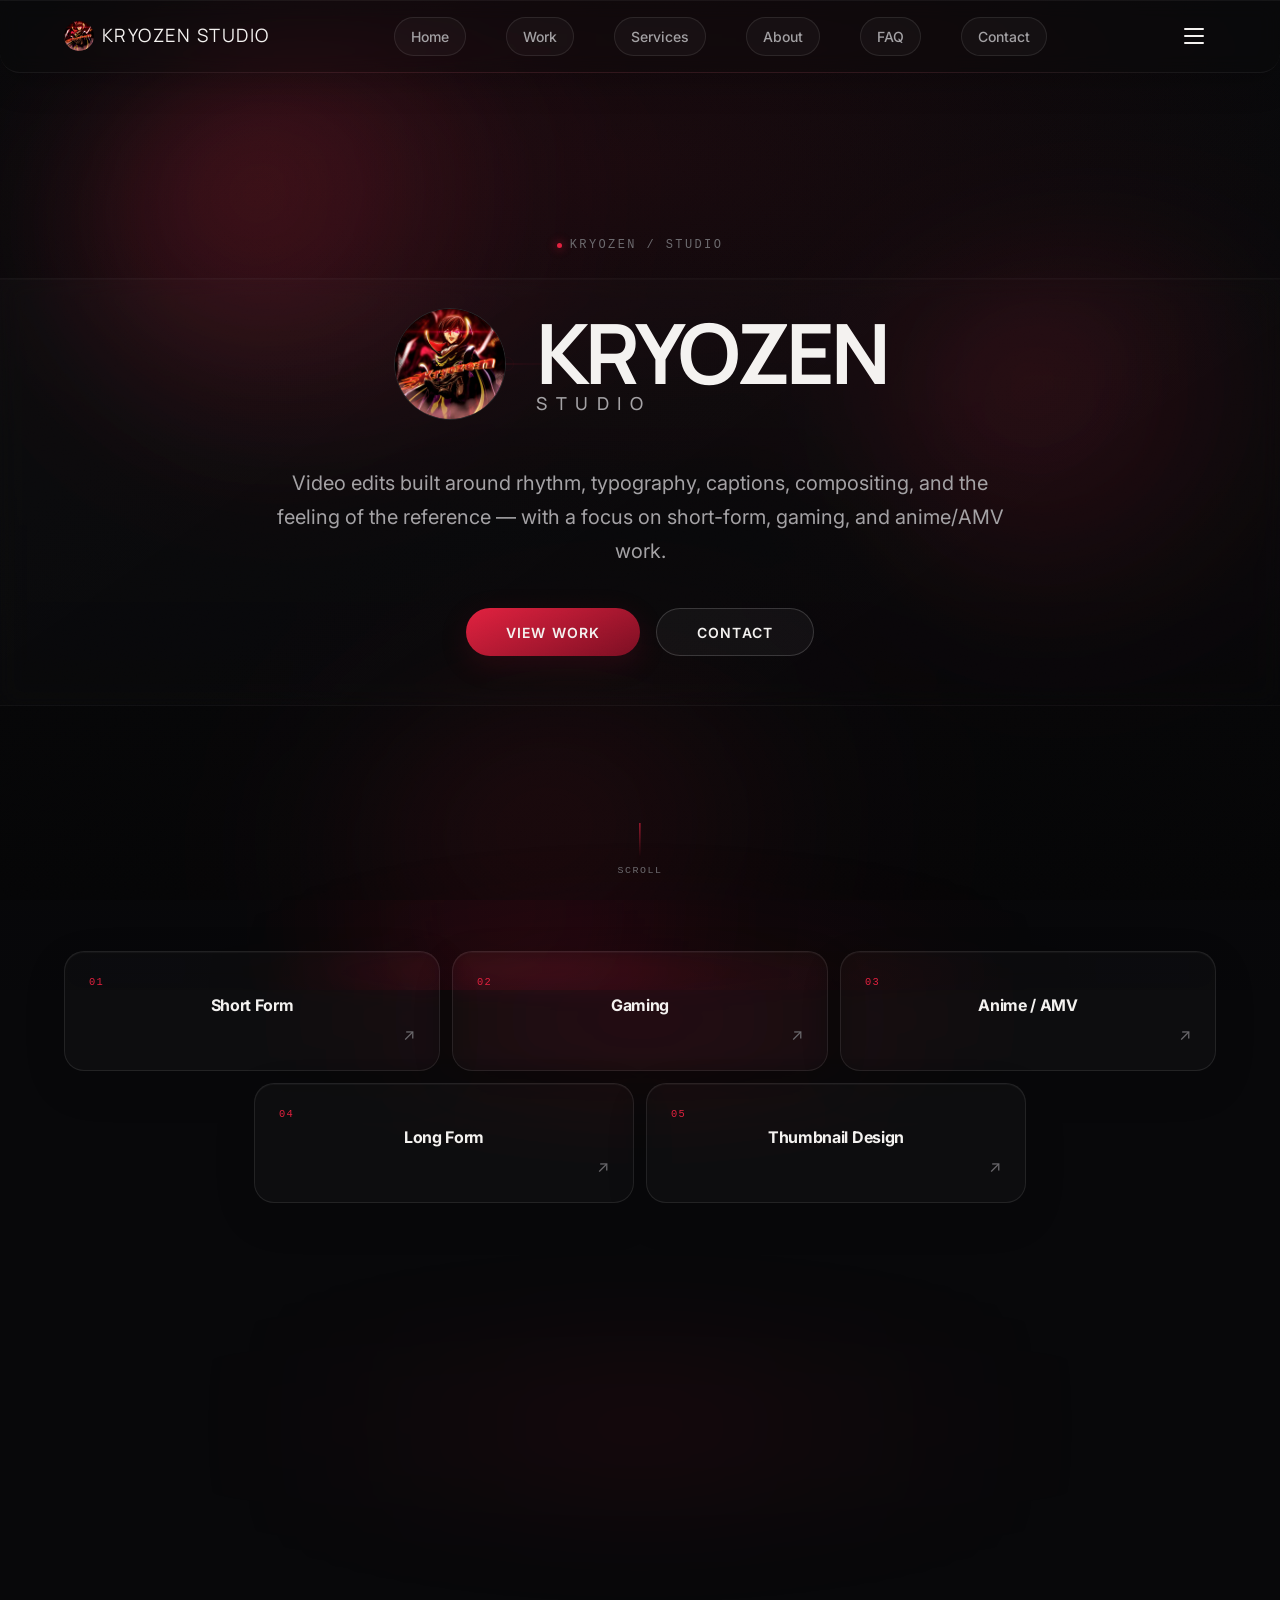
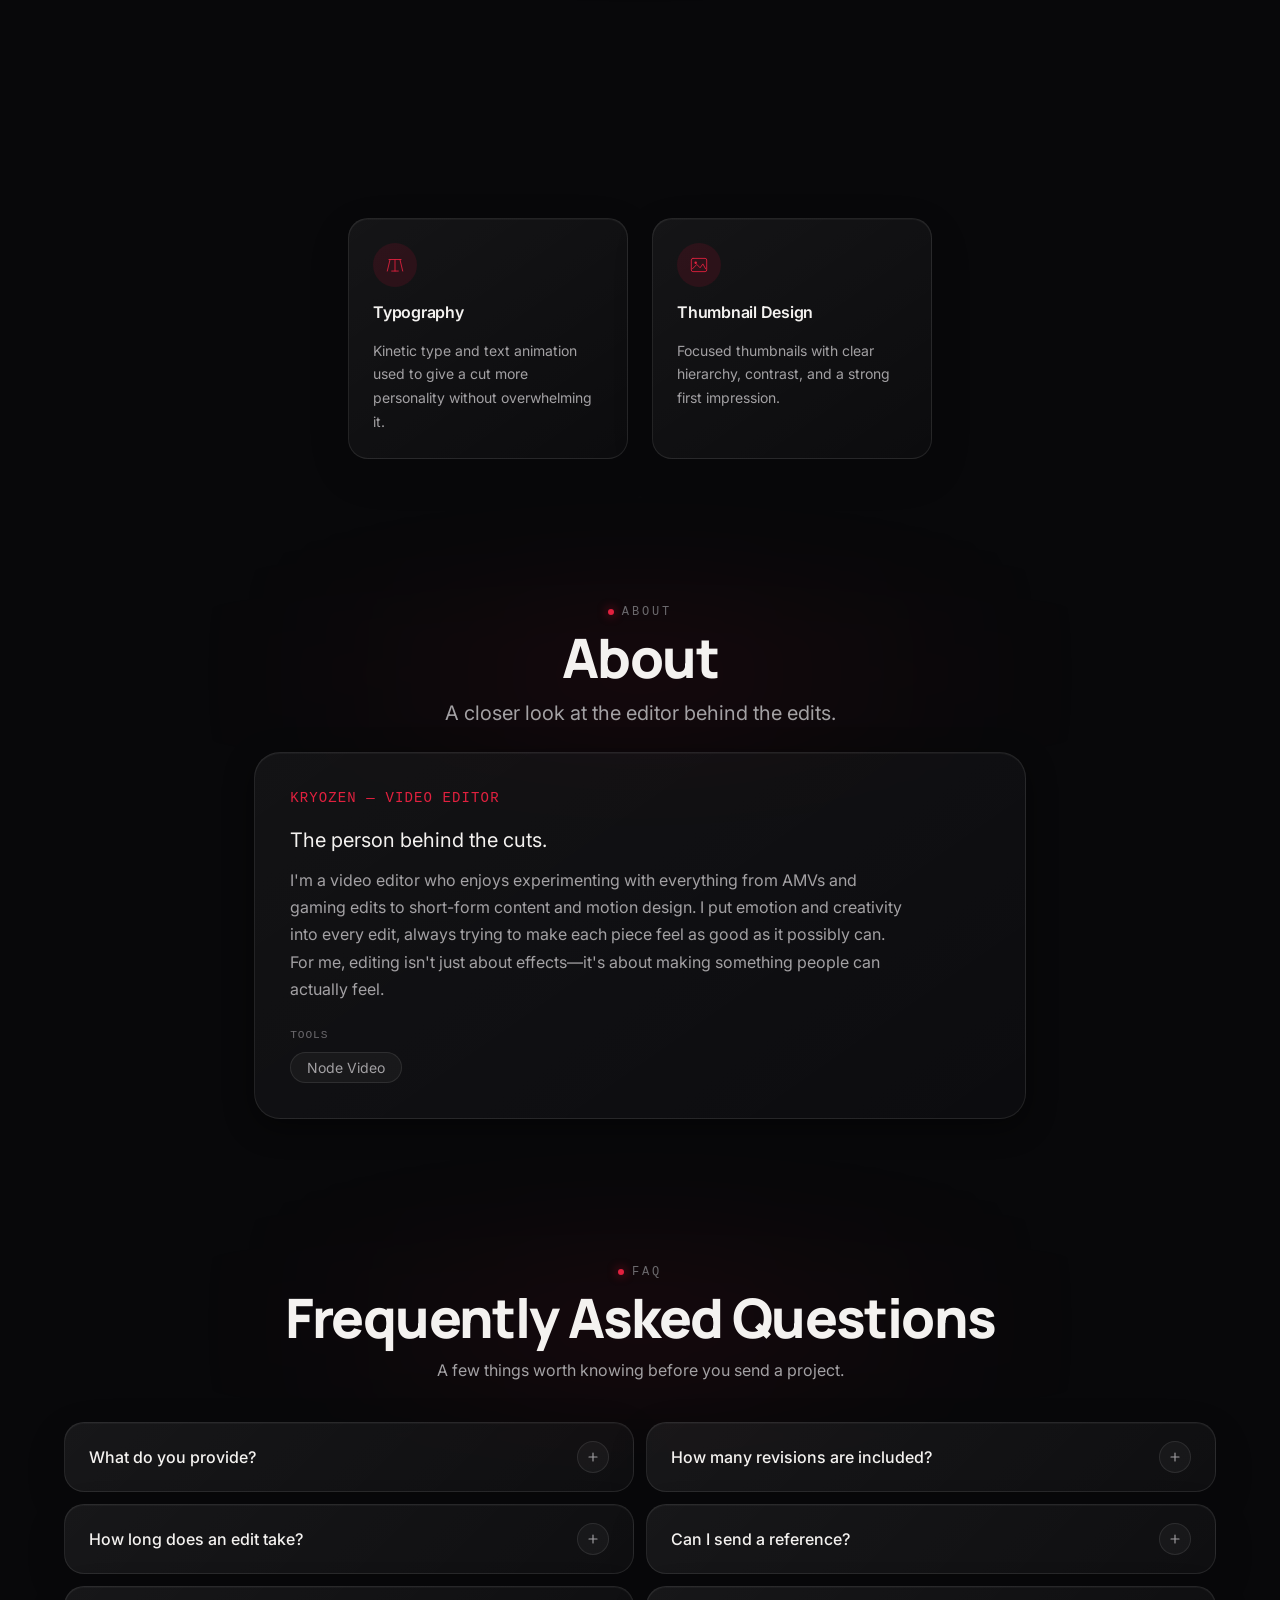
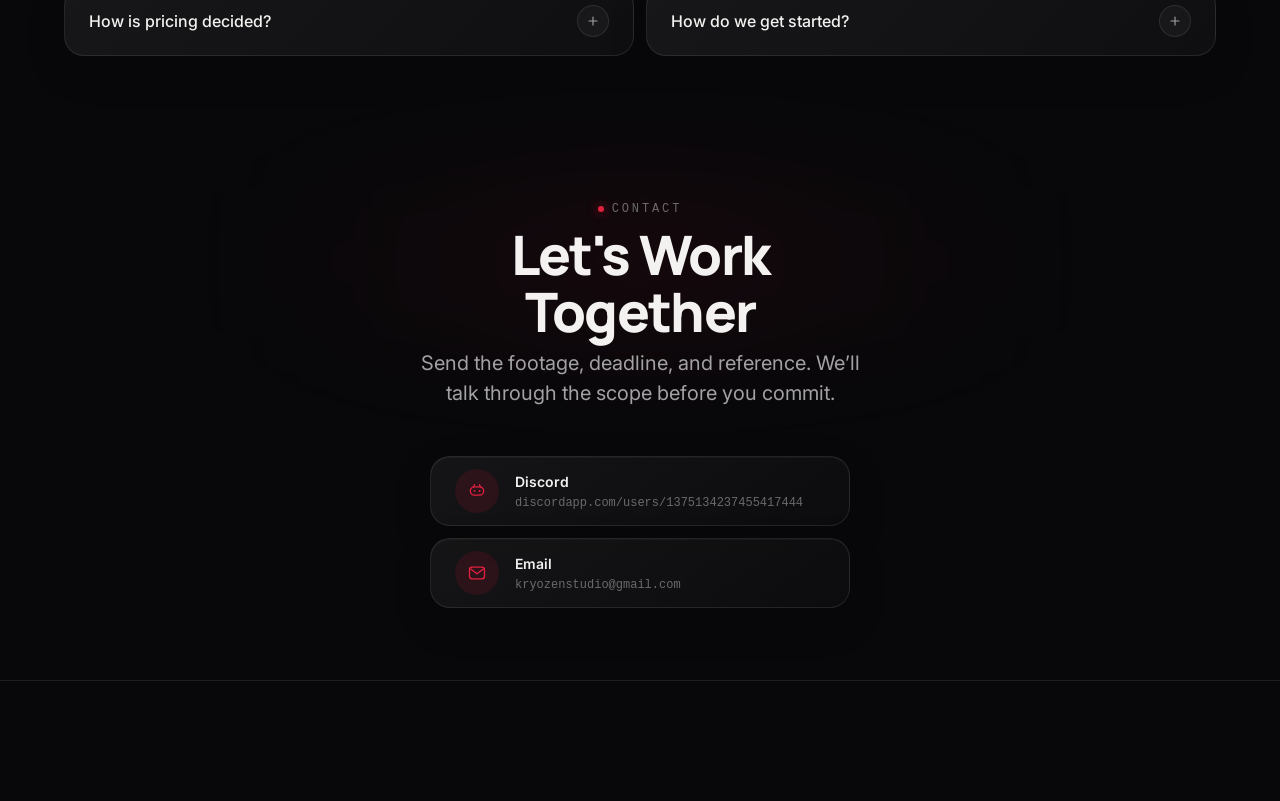
==== index.html @ fd3bb4f5 "Deploy updated portfolio version" ====
<!doctype html>
<html lang="en" class="no-js">
<head>
  <meta charset="UTF-8" />
  <meta name="viewport" content="width=device-width, initial-scale=1, viewport-fit=cover" />
  <title>Kryozen — Video Editing &amp; Post-Production</title>
  <meta name="description" content="Kryozen Studio — video editing for short-form, gaming, and anime/AMV content, with typography, captions, compositing, and thumbnail design." />
  <meta name="theme-color" content="#08080a" />
  <meta name="color-scheme" content="dark" />

  <link rel="icon" href="assets/images/logo/logo.svg" type="image/svg+xml" />

  <!-- Fonts: refined display/body system -->
  <link rel="preconnect" href="https://fonts.googleapis.com" />
  <link rel="preconnect" href="https://fonts.gstatic.com" crossorigin />
  <link
    href="https://fonts.googleapis.com/css2?family=Manrope:wght@500;600;700;800&family=Inter:wght@400;500;600&display=swap"
    rel="stylesheet"
  />

  <!-- The hero logo is the single largest, most visually prominent asset
       on first paint, and its own reveal animation (css/hero.css) starts
       on a fixed delay regardless of whether the image itself has
       finished loading — without a head start, a slow connection could
       have the iris-reveal play out on a still-empty circle. Preloading
       gets the fetch started immediately instead of only once the
       browser reaches this <img> tag during body parsing. -->
  <link rel="preload" as="image" href="assets/images/logo/kryozen-mark.webp" fetchpriority="high" />

  <!-- CSS load order matters: tokens → reset → base → shared components →
       section files in page order -->
  <link rel="stylesheet" href="css/variables.css" />
  <link rel="stylesheet" href="css/reset.css" />
  <link rel="stylesheet" href="css/base.css" />
  <link rel="stylesheet" href="css/buttons.css" />
  <link rel="stylesheet" href="css/player.css" />
  <link rel="stylesheet" href="css/navbar.css" />
  <link rel="stylesheet" href="css/hero.css" />
  <link rel="stylesheet" href="css/category-strip.css" />
  <link rel="stylesheet" href="css/services.css" />
  <link rel="stylesheet" href="css/about.css" />
  <link rel="stylesheet" href="css/faq.css" />
  <link rel="stylesheet" href="css/contact.css" />
  <link rel="stylesheet" href="css/footer.css" />
  <link rel="stylesheet" href="css/ui-enhancements.css" />

  <script>
    // Inline & synchronous on purpose — the only exception to "all JS lives
    // in /js" in this project. It must run before first paint so the hero
    // intro either plays once per session or is skipped outright for
    // prefers-reduced-motion, with zero flash of the animated state.
    // See PROJECT_RULES.md → "Coding Standards" for why this is allowed.
    (function () {
      try {
        var reduceMotion =
          window.matchMedia && window.matchMedia("(prefers-reduced-motion: reduce)").matches;
        if (reduceMotion) {
          document.documentElement.classList.add("no-intro");
        }
      } catch (err) {}
    })();
  </script>
</head>
<body class="no-js">
<script>
  /* Runs synchronously, before the nav below is parsed/painted, so the
     no-js fallback content never renders in the first place — rather
     than waiting for the full defer script chain (config, content-
     loader, navbar, hero-intro, main, ...) to finish and flip it off
     after a frame or two, which was producing a brief, real navbar
     height settle (extra height while the fallback showed, down to
     final height once main.js caught up). See js/main.js for context. */
  document.documentElement.classList.remove("no-js");
  document.body.classList.remove("no-js");
</script>

    <div class="site-ambient" aria-hidden="true">
      <span class="site-ambient__orb site-ambient__orb--one"></span>
      <span class="site-ambient__orb site-ambient__orb--two"></span>
      <span class="site-ambient__orb site-ambient__orb--three"></span><span class="site-ambient__orb site-ambient__orb--four"></span>
    </div>  <a class="skip-link" href="#main">Skip to content</a>
  <div class="grain-overlay" aria-hidden="true"></div>

  <!-- =====================================================================
       NAVBAR
  ===================================================================== -->
  <header class="navbar" id="navbar">
    <span class="navbar__progress" aria-hidden="true"></span>
    <div class="container navbar__inner">
      <a class="navbar__brand" href="#top" aria-label="Kryozen Studio — home">
        <span class="navbar__brand-mark">
          <img data-logo-img src="assets/images/logo/kryozen-mark.webp" alt="Kryozen Studio logo" width="30" height="30" />
        </span>
        <span class="navbar__brand-word" id="navbar-brand-word">KRYOZEN STUDIO</span>
      </a>

      <nav class="navbar__links js-only" id="navbar-links" aria-label="Primary">
        <!-- injected by js/content-loader.js from config.nav.links -->
      </nav>

      <div class="navbar__actions">

        <button
          class="navbar__toggle"
          id="navbar-toggle"
          type="button"
          aria-label="Open menu"
          aria-expanded="false"
          aria-controls="navbar-mobile-panel"
        >
          <span class="navbar__toggle-bar"></span>
          <span class="navbar__toggle-bar"></span>
          <span class="navbar__toggle-bar"></span>
        </button>
      </div>
    </div>

    <!-- Mobile link strip: same six links as .navbar__links above, shown
         directly below the bar on screens under 860px (where the row
         above is hidden) instead of requiring a hamburger tap. See
         .navbar__mobile-strip in css/navbar.css. -->
    <nav class="navbar__mobile-strip js-only" id="navbar-mobile-strip" aria-label="Primary">
      <ul id="navbar-strip-links">
        <!-- injected by js/content-loader.js from config.nav.links -->
      </ul>
    </nav>

    <!-- No-JS fallback: static links, visible only when JavaScript is
         unavailable (the dynamic list above depends on config injection). -->
    <nav class="container no-js-fallback" aria-label="Primary">
      <a href="#top">Home</a>
      <a href="#work">Work</a>
      <a href="#services">Services</a>
      <a href="#about">About</a>
      <a href="#faq">FAQ</a>
      <a href="#contact">Contact</a>
    </nav>

    <div class="navbar__mobile-panel" id="navbar-mobile-panel"><div class="navbar__mobile-head"><span>Menu</span><button class="navbar__mobile-close" id="navbar-mobile-close" type="button" aria-label="Close menu">×</button></div>
      <ul id="navbar-mobile-links">
        <!-- injected by js/content-loader.js -->
      </ul>
    </div>
  </header>

  <!-- =====================================================================
       MAIN
  ===================================================================== -->
  <main id="main">
    <section class="hero" id="top">
      <div class="hero__backdrop" aria-hidden="true"><span class="hero__ambient hero__ambient--one"></span><span class="hero__ambient hero__ambient--two"></span><span class="hero__ambient hero__ambient--three"></span></div>

      <div class="container hero__content">
        <p class="hero__eyebrow">
          <span class="hero__eyebrow-dot" aria-hidden="true"></span>
          <span id="hero-eyebrow-text">KRYOZEN / STUDIO</span>
        </p>

        <div class="hero__brand-lockup" aria-hidden="true">
          <div class="hero__logo-intro">
            <span class="hero__logo-sweep"></span>
            <div class="hero__logo-mark">
              <img
                class="hero__brand-art"
                data-logo-img
                src="assets/images/logo/kryozen-mark.webp"
                alt=""
                width="112"
                height="112"
                fetchpriority="high"
              />
            </div>
          </div>

          <div class="hero__wordmark" id="hero-title" data-wordmark="KRYOZEN STUDIO">
            <span class="hero__wordmark-line hero__wordmark-line--main">KRYOZEN</span>
            <span class="hero__wordmark-line hero__wordmark-line--sub">STUDIO</span>
          </div>
        </div>

        <p class="hero__intro" id="hero-intro">
          Video editing focused on short-form, gaming, and anime/AMV work — with rhythm,
          typography, captions, compositing, and thumbnails built around the reference and the feeling of each piece.
        </p>

        <div class="hero__actions">
          <a class="btn btn--primary" id="hero-cta-primary" href="#work">View Work</a>
          <a class="btn btn--secondary" id="hero-cta-secondary" href="#contact">Contact</a>
        </div>
      </div>

      <div class="hero__scroll" aria-hidden="true">
        <span class="hero__scroll-line"></span>
        <span class="hero__scroll-label">Scroll</span>
      </div>
    </section>

    <!-- =====================================================================
         WORK / PORTFOLIO ENTRY POINT
         This is the homepage's only "work" section — it hands off to a
         dedicated page per category (see config.categoryPages), which is
         where the real project search/filter/grid lives. There is
         deliberately no second "browse everything" list here; see
         PROJECT_RULES.md → "Work / Portfolio System" for why.
    ===================================================================== -->
    <section class="category-strip" id="work" aria-labelledby="category-strip-title">
      <div class="container">
        <div class="category-strip__head">
          <p class="category-strip__eyebrow" id="category-strip-eyebrow-text">Explore the work</p>
          <h2 id="category-strip-title">Choose a category</h2>
        </div>
        <div class="category-strip__grid" id="category-strip-grid"></div>
      </div>
    </section>

    <!-- =====================================================================
         SERVICES
         Copy comes from config.servicesSection; every card is generated
         from config.services by js/services.js. See PROJECT_RULES.md →
         "Services Section".
    ===================================================================== -->
    <section class="services" id="services">
      <div class="container services__head">
        <p class="services__eyebrow">
          <span class="services__eyebrow-dot" aria-hidden="true"></span>
          <span id="services-eyebrow-text">SERVICES</span>
        </p>
        <h2 class="services__title" id="services-title">Services</h2>
        <p class="services__subtitle" id="services-subtitle">What I offer, in plain terms.</p>
      </div>

      <div class="container">
        <p class="services__empty" id="services-empty" hidden>No services are currently listed.</p>
        <div class="services__grid" id="services-grid">
          <!-- injected by js/services.js from config.services -->
        </div>
      </div>
    </section>

    <!-- =====================================================================
         ABOUT
         Copy comes from config.about; software strip reuses the existing
         top-level config.software array. See PROJECT_RULES.md →
         "About Section".
    ===================================================================== -->
    <section class="about" id="about">
      <div class="container about__layout">
        <div class="about__media" hidden>
          <div class="about__portrait" id="about-portrait">
            <img id="about-portrait-img" src="" alt="" loading="lazy" hidden />

          </div>
        </div>

        <div class="about__content">
          <div class="about__header">
            <p class="about__eyebrow">
              <span class="about__eyebrow-dot" aria-hidden="true"></span>
              <span id="about-eyebrow-text">ABOUT</span>
            </p>
            <h2 class="about__title" id="about-title">About</h2>
            <p class="about__subtitle" id="about-subtitle">A closer look at the editor behind the edits.</p>
          </div>

          <div class="about__panel">
            <p class="about__role" id="about-role">KRYOZEN — Video Editor</p>
            <p class="about__intro" id="about-intro">The person behind the cuts.</p>
            <p class="about__bio" id="about-bio">
              I'm a video editor who enjoys experimenting with everything from AMVs and gaming
              edits to short-form content and motion design. I put emotion and creativity into
              every edit, always trying to make each piece feel as good as it possibly can. For
              me, editing isn't just about effects—it's about making something people can
              actually feel.
            </p>

            <div class="about__software" id="about-software" hidden>
              <p class="about__software-label">Tools</p>
              <div class="about__software-list" id="about-software-list">
                <!-- injected by js/about.js from config.software -->
              </div>
            </div>
          </div>
        </div>
      </div>
    </section>

    <!-- =====================================================================
         FAQ
         Client-facing questions are generated from config.faq by js/faq.js.
    ===================================================================== -->
    <section class="faq" id="faq">
      <div class="container faq__head">
        <p class="faq__eyebrow"><span class="faq__eyebrow-dot" aria-hidden="true"></span><span id="faq-eyebrow-text">FAQ</span></p>
        <h2 class="faq__title" id="faq-title">Frequently Asked Questions</h2>
        <p class="faq__subtitle" id="faq-subtitle">A few things worth knowing before you send a project.</p>
      </div>
      <div class="container faq__grid" id="faq-list" aria-label="Frequently asked questions"></div>
    </section>

    <!-- =====================================================================
         CONTACT
         No form — copy comes from config.contact; method links reuse
         config.social. See PROJECT_RULES.md → "Contact Section".
    ===================================================================== -->
    <section class="contact" id="contact">
      <div class="container contact__inner">
        <p class="contact__eyebrow">
          <span class="contact__eyebrow-dot" aria-hidden="true"></span>
          <span id="contact-eyebrow-text">CONTACT</span>
        </p>
        <h2 class="contact__title" id="contact-title">Let's Work Together</h2>
        <p class="contact__subtitle" id="contact-subtitle">
          Send the footage, deadline, and reference. We’ll talk through the scope before you commit.
        </p>

        <p class="contact__empty" id="contact-empty" hidden>No contact methods are currently available.</p>
        <div class="contact__methods" id="contact-methods">
          <!-- injected by js/contact.js from the direct contact methods -->
        </div>
      </div>
    </section>
  </main>

  <!-- =====================================================================
       FOOTER
  ===================================================================== -->
  <footer class="footer">
    <div class="container footer__inner">
      <div class="footer__meta">
        <p class="footer__copy" id="footer-copy">© 2026 Kryozen Studio. All rights reserved.</p>
        <p class="footer__note" id="footer-note">Edits available worldwide, remote &amp; async.</p>
      </div>

      <div class="footer__social js-only" id="footer-social" aria-label="Social links">
        <!-- injected by js/content-loader.js from config.social -->
      </div>

      <p class="no-js-fallback">
        </p>
    </div>
  </footer>

  <!-- =====================================================================
       VIDEO PLAYER
       Single reusable modal — js/player.js repopulates it per project on
       "kryozen:project-open" rather than one dialog existing per card.
       Native <dialog> provides focus handling, Escape-to-close, and
       top-layer stacking; js/player.js only adds an animated open/close
       and the video/fallback logic. See PROJECT_RULES.md →
       "Video Player System".
  ===================================================================== -->
  <dialog id="player" aria-labelledby="player-title">
    <div class="player__header">
      <button class="player__close" id="player-close" type="button" aria-label="Close video player">
        <svg viewBox="0 0 24 24" fill="none" stroke="currentColor" stroke-width="1.8" stroke-linecap="round">
          <line x1="6" y1="6" x2="18" y2="18" />
          <line x1="18" y1="6" x2="6" y2="18" />
        </svg>
      </button>
    </div>

    <div class="player__media" id="player-media">
      <!-- injected by js/player.js: either a <video> or a fallback state -->
    </div>

    <div class="player__info">
      <span class="player__category" id="player-category"></span>
      <h3 class="player__title" id="player-title"></h3>
      <p class="player__description" id="player-description"></p>
      <div class="player__software" id="player-software" hidden>
        <!-- injected by js/player.js from the opened project's software array -->
      </div>
    </div>
  </dialog>

  <!-- =====================================================================
       SCRIPTS
       Load order: config → content-loader → work → player → services →
       about → contact → reveal → navbar → hero-pointer → spotlight →
       main. All deferred, so
       they execute in this order after the HTML is parsed, without
       blocking rendering. player.js listens for the event work.js
       dispatches; every other section loader is independent of the
       others.
  ===================================================================== -->
  <script src="config/site.config.js" defer></script>
  <script src="js/project-source.js" defer></script>
  <script src="js/content-loader.js" defer></script>
  <script src="js/work.js" defer></script>
  <script src="js/category-strip.js" defer></script>
  <script src="js/player.js" defer></script>
  <script src="js/services.js" defer></script>
  <script src="js/about.js" defer></script>
  <script src="js/faq.js" defer></script>
  <script src="js/contact.js" defer></script>
  <script src="js/reveal.js" defer></script>
  <script src="js/navbar.js" defer></script>
  <script src="js/hero-pointer.js" defer></script>
  <script src="js/spotlight.js" defer></script>
  <script src="js/main.js" defer></script>
</body>
</html>
---- css/variables.css ----
/**
 * =============================================================================
 * COLOR SYSTEM & DESIGN TOKENS
 * =============================================================================
 * Every color, spacing value, radius, shadow, and timing curve in this
 * project is defined here as a CSS custom property. Nothing below is used
 * anywhere else in the codebase by raw hex/px value — this is the only
 * file you need to edit to re-theme the site.
 *
 * To change the accent color: edit --color-accent and --color-accent-dim.
 * To change the background: edit --color-bg and --color-bg-elevated.
 * Everything else (buttons, glass nav, focus rings, glows) derives from
 * these via var() references, so the site restyles itself consistently.
 * =============================================================================
 */

:root {
  /* ---------------------------------------------------------------------
     COLOR — base surfaces
  --------------------------------------------------------------------- */
  --color-bg: #08080a;              /* page background, near-black */
  --color-bg-elevated: #101012;     /* cards / elevated panels (future use) */
  --color-bg-glass: rgba(12, 12, 14, 0.55);   /* navbar glass on scroll */

  --color-surface: rgba(255, 255, 255, 0.04);
  --color-surface-border: rgba(255, 255, 255, 0.09);
  --color-surface-border-strong: rgba(255, 255, 255, 0.16);

  /* ---------------------------------------------------------------------
     COLOR — accent (deep cinematic red)
  --------------------------------------------------------------------- */
  --color-accent: #c31432;          /* primary accent */
  --color-accent-dim: #7a0e22;      /* deeper red, used in gradients/shadows */
  --color-accent-bright: #e2213f;   /* hover / active state */
  --color-accent-glow: rgba(195, 20, 50, 0.35);
  --color-accent-glow-soft: rgba(195, 20, 50, 0.14);

  /* ---------------------------------------------------------------------
     COLOR — text
  --------------------------------------------------------------------- */
  --color-text-primary: #f4f2f0;
  --color-text-secondary: #a3a1a4;
  --color-text-tertiary: #6b696d;
  --color-text-on-accent: #f4f2f0;

  /* ---------------------------------------------------------------------
     TYPOGRAPHY
  --------------------------------------------------------------------- */
  --font-display: 'Manrope', -apple-system, BlinkMacSystemFont, 'Segoe UI', sans-serif;
  --font-body: 'Inter', -apple-system, BlinkMacSystemFont, 'Segoe UI', sans-serif;
  --font-mono: ui-monospace, 'SF Mono', Consolas, monospace;

  /* Fluid type scale — clamp(min, preferred, max) */
  --fs-hero: clamp(3.25rem, 7vw + 1rem, 8.25rem);
  --fs-h2: clamp(2rem, 3vw + 1rem, 3.5rem);
  --fs-h3: clamp(1.25rem, 1.2vw + 1rem, 1.75rem);
  --fs-body-lg: clamp(1.05rem, 0.4vw + 0.95rem, 1.25rem);
  --fs-body: 1rem;
  --fs-small: 0.875rem;
  --fs-label: 0.75rem;

  --lh-tight: 1.05;
  --lh-snug: 1.2;
  --lh-normal: 1.5;
  --lh-relaxed: 1.7;

  --ls-tight: -0.02em;
  --ls-heading: -0.03em;
  --ls-heading-sm: -0.015em;
  --ls-normal: 0;
  --ls-wide: 0.08em;
  --ls-widest: 0.24em;

  /* Weight tokens — headings lean noticeably heavier than body copy so
     scale isn't the only thing doing the hierarchy work (see h1-h4 in
     base.css). */
  --fw-regular: 400;
  --fw-medium: 500;
  --fw-semibold: 600;
  --fw-bold: 700;
  --fw-black: 800;

  /* ---------------------------------------------------------------------
     SPACING SCALE
  --------------------------------------------------------------------- */
  --space-3xs: 0.25rem;
  --space-2xs: 0.5rem;
  --space-xs: 0.75rem;
  --space-sm: 1rem;
  --space-md: 1.5rem;
  --space-lg: 2.5rem;
  --space-xl: 4rem;
  --space-2xl: 6rem;
  --space-3xl: 9rem;

  /* Vertical padding for stacked page sections (About/Services/FAQ/
     Contact) — kept separate from --space-2xl above since that's also
     used by the hero and category-page, which weren't part of the
     "too much dead air between sections" issue this fixes. Two adjacent
     sections each contribute this value (their bottom + the next
     section's top), so the visible gap is double it. Responsive
     override below tightens it further on narrow viewports, where the
     old fixed 6rem+6rem (192px) gap ate a disproportionate share of a
     short mobile viewport. */
  --section-padding-y: 4.5rem;

  --container-max: 1280px;
  --container-padding: clamp(1.25rem, 5vw, 4rem);

  /* ---------------------------------------------------------------------
     RADIUS
  --------------------------------------------------------------------- */
  --radius-sm: 10px;
  --radius-md: 20px;
  --radius-lg: 26px;
  --radius-pill: 999px;

  /* ---------------------------------------------------------------------
     SHADOW & GLOW
  --------------------------------------------------------------------- */
  --shadow-sm: 0 2px 12px rgba(0, 0, 0, 0.35);
  --shadow-md: 0 8px 30px rgba(0, 0, 0, 0.45);
  --shadow-lg: 0 20px 60px rgba(0, 0, 0, 0.55);
  --shadow-accent: 0 8px 30px var(--color-accent-glow-soft);

  /* Cursor-tracked card spotlight (css/ui-enhancements.css, js/spotlight.js) */
  --spotlight-size: 380px;
  --spotlight-color: rgba(226, 33, 63, 0.16);

  /* ---------------------------------------------------------------------
     GLASSMORPHISM
  --------------------------------------------------------------------- */
  --blur-glass: 16px;
  --blur-glass-strong: 28px;

  /* ---------------------------------------------------------------------
     MOTION
  --------------------------------------------------------------------- */
  --ease-out: cubic-bezier(0.16, 1, 0.3, 1);
  --ease-in-out: cubic-bezier(0.65, 0, 0.35, 1);
  /* Gentle back-out — a restrained settle past the resting value before
     settling. Used only for the "release" half of press interactions
     (buttons, cards, chips) — the "press" half stays a plain, fast
     --ease-out so the down-stroke feels decisive rather than springy. */
  --ease-spring: cubic-bezier(0.34, 1.14, 0.64, 1);
  /* Filmic ease — a touch slower off the mark than --ease-out, used for
     the FLIP-style project-open transition (js/player.js) so a card
     visibly "expanding" into the player reads as weighted/cinematic
     rather than a generic UI snap. Not used for anything else — this is
     a scoped addition, same pattern as --ease-spring being reserved for
     press/release (see PROJECT_RULES.md §5). */
  --ease-expand: cubic-bezier(0.22, 1, 0.36, 1);
  --duration-fast: 180ms;
  --duration-base: 320ms;
  --duration-slow: 600ms;
  --duration-intro: 2200ms;
  --duration-expand: 520ms;

  /* ---------------------------------------------------------------------
     LAYOUT — fixed navbar heights. Referenced by the hero's top padding,
     the mobile panel's top offset, and [id] scroll-margin-top so all of
     them stay in sync with the navbar's actual rendered height instead
     of each guessing their own copy of the same number.
  --------------------------------------------------------------------- */
  --navbar-h-desktop: 72px;   /* .navbar__inner height at >=860px */
  --navbar-h-mobile: 64px;    /* .navbar__inner height at <=859px */
  --navbar-strip-h: 44px;     /* .navbar__mobile-strip height, <=859px only */

  /* ---------------------------------------------------------------------
     Z-INDEX SCALE
  --------------------------------------------------------------------- */
  --z-base: 1;
  --z-nav: 100;
  --z-overlay: 200;
  --z-modal: 300;
}

/* Reduced motion: shorten/disable durations globally. Individual
   animations also check this via JS (matchMedia) where they need to
   skip entirely rather than just speed up. */
@media (prefers-reduced-motion: reduce) {
  :root {
    --duration-fast: 1ms;
    --duration-base: 1ms;
    --duration-slow: 1ms;
    --duration-intro: 1ms;
  }
}

@media (max-width: 760px) {
  :root {
    --section-padding-y: 2.75rem;
  }
}
---- css/base.css ----
/**
 * =============================================================================
 * BASE — global element defaults, typography, focus states, shared utilities
 * =============================================================================
 */

body {
  background: var(--color-bg);
  color: var(--color-text-primary);
  font-family: var(--font-body);
  font-size: var(--fs-body);
  line-height: var(--lh-normal);
  font-weight: 400;
  -webkit-font-smoothing: antialiased;
  -moz-osx-font-smoothing: grayscale;
  /* Page-load transition — every navigation on this static multi-page
     site is a full page load (no SPA router), so a declarative,
     JS-free entrance here is what actually plays on every "page
     transition" a visitor experiences, rather than something that
     could be skipped by a slow script load. Opacity only, deliberately
     — animating `filter` here (even one that ends at "none") risks the
     browser's live animated value staying a resolved non-none filter
     for the animation's duration, and ANY non-none filter on an
     ancestor promotes it to a new containing block for every
     position:fixed/absolute descendant on the page, which would silently
     break the navbar's fixed positioning. Opacity carries no such risk. */
  animation: pageEnter 420ms var(--ease-out) both;
}

@keyframes pageEnter {
  from { opacity: 0; }
  to { opacity: 1; }
}

@media (prefers-reduced-motion: reduce) {
  body { animation: none; }
}

h1, h2, h3, h4 {
  font-family: var(--font-display);
  font-weight: var(--fw-black);
  line-height: var(--lh-tight);
  letter-spacing: var(--ls-heading);
}

h3, h4 {
  font-weight: var(--fw-bold);
  letter-spacing: var(--ls-heading-sm);
  line-height: var(--lh-snug);
}

p {
  max-width: 62ch;
}

/* ---------------------------------------------------------------------
   FOCUS STATES — visible, on-brand, never removed (only re-styled)
--------------------------------------------------------------------- */
:focus {
  outline: none;
}

:focus-visible {
  outline: 2px solid var(--color-accent-bright);
  outline-offset: 3px;
  border-radius: var(--radius-sm);
}

/* ---------------------------------------------------------------------
   SKIP LINK — accessibility: keyboard users can bypass the nav
--------------------------------------------------------------------- */
.skip-link {
  position: absolute;
  top: -100%;
  left: var(--space-sm);
  z-index: var(--z-modal);
  background: var(--color-accent);
  color: var(--color-text-on-accent);
  padding: var(--space-xs) var(--space-md);
  border-radius: var(--radius-sm);
  font-family: var(--font-body);
  font-weight: 600;
  font-size: var(--fs-small);
  transition: top var(--duration-fast) var(--ease-out);
}

.skip-link:focus {
  top: var(--space-sm);
}

/* ---------------------------------------------------------------------
   ANCHOR OFFSET — keeps in-page links from landing under the fixed navbar.
   Applied to every element with an id rather than per-section, so future
   sections get correct offset scrolling automatically. 88px/124px = the
   navbar's own height (--navbar-h-desktop/--navbar-h-mobile, plus
   --navbar-strip-h on mobile — see navbar.css) with ~16px breathing room
   on top, kept in sync with those same tokens rather than guessed.
--------------------------------------------------------------------- */
[id] {
  scroll-margin-top: calc(var(--navbar-h-desktop) + 16px);
}

@media (max-width: 859px) {
  [id] {
    scroll-margin-top: calc(var(--navbar-h-mobile) + var(--navbar-strip-h) + 16px);
  }
}

/* ---------------------------------------------------------------------
   NO-JS FALLBACK
   Hero/footer copy and CTAs are written directly in index.html, so the
   page is fully readable with JavaScript off — content-loader.js only
   re-syncs that text from config/site.config.js when it runs. The nav
   link list and footer social icons ARE generated by JS (they're small
   repeated arrays in the config), so we show a minimal text fallback
   for just those two spots when JS is unavailable.
--------------------------------------------------------------------- */
.no-js .js-only {
  display: none !important;
}

.no-js-fallback {
  display: none;
}

.no-js .no-js-fallback {
  display: block;
}

.no-js .no-js-fallback--inline {
  display: inline-flex;
}

.no-js-fallback a {
  color: var(--color-text-secondary);
  margin-right: var(--space-sm);
  font-size: var(--fs-small);
}

.no-js-fallback a:hover {
  color: var(--color-text-primary);
}

/* ---------------------------------------------------------------------
   LAYOUT UTILITIES
--------------------------------------------------------------------- */
.container {
  width: 100%;
  max-width: var(--container-max);
  margin-inline: auto;
  padding-inline: var(--container-padding);
}

.visually-hidden {
  position: absolute;
  width: 1px;
  height: 1px;
  padding: 0;
  margin: -1px;
  overflow: hidden;
  clip: rect(0, 0, 0, 0);
  white-space: nowrap;
  border: 0;
}

/* ---------------------------------------------------------------------
   SELECTION
--------------------------------------------------------------------- */
::selection {
  background: var(--color-accent);
  color: var(--color-text-on-accent);
}

/* ---------------------------------------------------------------------
   SCROLLBAR (WebKit) — subtle, on-theme. Falls back to native elsewhere.
--------------------------------------------------------------------- */
::-webkit-scrollbar {
  width: 10px;
}

::-webkit-scrollbar-track {
  background: var(--color-bg);
}

::-webkit-scrollbar-thumb {
  background: var(--color-surface-border-strong);
  border-radius: var(--radius-pill);
}

::-webkit-scrollbar-thumb:hover {
  background: var(--color-accent-dim);
}

/* ---------------------------------------------------------------------
   FILM GRAIN — a fixed, low-opacity noise layer for cinematic texture.
   Pure CSS (no image asset), tiny performance cost, ignored by
   prefers-reduced-motion users get the static version (no animation).
--------------------------------------------------------------------- */
.grain-overlay {
  position: fixed;
  inset: 0;
  z-index: var(--z-overlay);
  pointer-events: none;
  opacity: 0.05;
  mix-blend-mode: overlay;
  background-image: url("data:image/svg+xml;utf8,<svg xmlns='http://www.w3.org/2000/svg' width='120' height='120'><filter id='n'><feTurbulence type='fractalNoise' baseFrequency='0.85' numOctaves='2' stitchTiles='stitch'/></filter><rect width='100%25' height='100%25' filter='url(%23n)'/></svg>");
  background-size: 180px 180px;
  /* Real film grain flickers frame to frame rather than sitting still —
     a static noise texture, however fine, reads as a flat printed
     pattern instead. steps(1) jumps between background-position values
     rather than tweening smoothly between them, so this repaints only 8
     times/cycle (~6fps) instead of every frame — cheap, and also more
     grain-like: real grain doesn't ease between positions either. */
  animation: grainFlicker 1.2s steps(1) infinite;
}

@keyframes grainFlicker {
  0%    { background-position: 0 0; }
  12.5% { background-position: -37px 21px; }
  25%   { background-position: 29px -33px; }
  37.5% { background-position: -21px 42px; }
  50%   { background-position: 48px 11px; }
  62.5% { background-position: -33px -19px; }
  75%   { background-position: 19px 31px; }
  87.5% { background-position: -48px -37px; }
  100%  { background-position: 0 0; }
}

@media (prefers-reduced-motion: reduce) {
  .grain-overlay { animation: none; }
}

/* ---------------------------------------------------------------------
   INDICATOR DOT PULSE — shared beeping/pulsing animation for the small
   red "eyebrow" dots that sit in front of section labels (Services,
   About, Contact, FAQ, the hero, and the category-page eyebrow). One
   keyframe here rather than duplicated per-component, since every dot
   uses the same look and motion.
--------------------------------------------------------------------- */
@keyframes indicatorPulse {
  0%, 100% { opacity: 1; box-shadow: 0 0 9px 2px var(--color-accent-glow); }
  50% { opacity: .45; box-shadow: 0 0 4px 1px var(--color-accent-glow); }
}

@media (prefers-reduced-motion: reduce) {
  .hero__eyebrow-dot,
  .services__eyebrow-dot,
  .about__eyebrow-dot,
  .contact__eyebrow-dot,
  .faq__eyebrow-dot,
  .category-page__eyebrow::before {
    animation: none;
  }
}

/* ---------------------------------------------------------------------
   SECTION REVEALS — restrained secondary motion
--------------------------------------------------------------------- */
.section-reveal {
  opacity: 0;
  transform: translateY(28px) scale(0.97);
  filter: blur(2px);
  transition:
    opacity 460ms var(--ease-out),
    transform 460ms var(--ease-out),
    filter 460ms var(--ease-out);
  /* Set per-element by js/reveal.js for repeated grid/list children
     (service cards, FAQ items) so a row cascades in left-to-right
     instead of every sibling appearing simultaneously — the classic
     staggerChildren effect. Absent (0) on singular blocks like section
     heads, which should just reveal as one piece. */
  transition-delay: calc(var(--stagger-i, 0) * 40ms);
}

.section-reveal.is-visible {
  opacity: 1;
  transform: none;
  filter: blur(0);
}

@media (prefers-reduced-motion: reduce) {
  .section-reveal,
  .section-reveal.is-visible {
    opacity: 1;
    transform: none;
    filter: none;
    transition: none;
  }
}

/* Section headings' own reveal — a left-to-right clip-path wipe rather
   than another fade, so a heading reads distinctly from the block
   fading in around it instead of just being "the same motion, smaller."
   Same technique as the hero wordmark (css/hero.css) and category-page
   title (css/category-page.css); js/reveal.js applies this class
   alongside — not instead of — .section-reveal on the containing block.
   Vertical inset is -0.2em rather than 0 so a descender (the "g" in
   "category", "Frequently", etc.) never gets clipped at the edge of the
   line box — see the identical, worse-case fix and its full explanation
   in css/category-page.css's .category-page__title. */
.text-reveal {
  display: inline-block;
  clip-path: inset(-0.2em 100% -0.2em 0);
  transition: clip-path 640ms var(--ease-out);
}

.text-reveal.is-visible {
  clip-path: inset(-0.2em -2% -0.2em 0);
}

@media (prefers-reduced-motion: reduce) {
  .text-reveal,
  .text-reveal.is-visible {
    clip-path: none;
    transition: none;
  }
}

body{background:var(--color-bg)}

/* ---------------------------------------------------------------------
   INTERACTION SAFETY — keep long labels and media from creating a
   horizontal scroll on narrow devices. (The actual overflow-x clipping
   that prevents sideways scroll lives once, on body only, in
   reset.css — see the comment there for why it must never be reapplied
   to html.)
--------------------------------------------------------------------- */
img, video, iframe { max-width: 100%; }
button, a { -webkit-tap-highlight-color: transparent; }
---- css/buttons.css ----
/**
 * =============================================================================
 * BUTTONS
 * Shared by primary and secondary calls-to-action across the site.
 * =============================================================================
 */

.btn {
  display: inline-flex;
  align-items: center;
  justify-content: center;
  gap: var(--space-2xs);
  min-height: 48px;
  padding: 0 var(--space-lg);
  border-radius: var(--radius-pill);
  font-family: var(--font-body);
  font-size: var(--fs-small);
  font-weight: 600;
  letter-spacing: var(--ls-wide);
  text-transform: uppercase;
  white-space: nowrap;
  /* Magnetic pull toward the cursor (js/spotlight.js), composed with
     whatever the button's own hover transform below adds — defaults to
     0px so buttons sit still on touch/coarse-pointer/reduced-motion,
     where the JS never sets these. */
  transform: translate(var(--magnet-x, 0px), var(--magnet-y, 0px));
  /* Release transition — slightly longer, spring-eased, so the button
     settles back with a small overshoot. The :active rule below
     overrides this for the press itself, which stays fast and decisive
     (no bounce going down, only coming back up). */
  transition:
    transform 180ms var(--ease-out),
    box-shadow var(--duration-base) var(--ease-out),
    background-color var(--duration-fast) var(--ease-out),
    border-color var(--duration-fast) var(--ease-out);
}

.btn:active {
  transition: transform 90ms var(--ease-out);
  transform: translate(var(--magnet-x, 0px), var(--magnet-y, 0px)) scale(0.97);
}

/* Primary — solid deep red, the site's single loudest element besides the
   hero title itself. Used sparingly (one per view). */
.btn--primary {
  position: relative;
  overflow: hidden;
  background: linear-gradient(155deg, var(--color-accent-bright), var(--color-accent-dim));
  color: var(--color-text-on-accent);
  box-shadow: var(--shadow-accent);
}

/* A single light sheen crossing the button on hover — one clean sweep,
   not a repeating shimmer loop (this is feedback for a specific hover,
   not ambient motion, so it plays once and stops; see
   PROJECT_RULES.md §5 on motion needing a reason). Pure CSS pseudo-
   element, no extra markup. */
.btn--primary::after {
  content: "";
  position: absolute;
  inset: 0;
  background: linear-gradient(115deg, transparent 30%, rgba(255, 255, 255, 0.32) 48%, transparent 66%);
  transform: translateX(-120%);
  pointer-events: none;
}

.btn--primary:hover::after,
.btn--primary:focus-visible::after {
  transform: translateX(120%);
  transition: transform 620ms var(--ease-out);
}

.btn--primary:hover,
.btn--primary:focus-visible {
  box-shadow: 0 10px 34px var(--color-accent-glow);
  transform: translate(var(--magnet-x, 0px), var(--magnet-y, 0px)) translateY(-1px) scale(1.01);
}

/* Secondary — glass outline, quieter, sits next to primary. */
.btn--secondary {
  background: var(--color-surface);
  border: 1px solid var(--color-surface-border-strong);
  color: var(--color-text-primary);
  -webkit-backdrop-filter: blur(var(--blur-glass));
  backdrop-filter: blur(var(--blur-glass));
}

.btn--secondary:hover,
.btn--secondary:focus-visible {
  background: rgba(255, 255, 255, 0.08);
  border-color: var(--color-accent-bright);
  transform: translate(var(--magnet-x, 0px), var(--magnet-y, 0px)) translateY(-1px) scale(1.01);
}

/* Small pill variant for compact controls. */
.btn--sm {
  min-height: 38px;
  padding: 0 var(--space-md);
  font-size: 0.7rem;
}
---- css/player.css ----
/**
 * =============================================================================
 * VIDEO PLAYER
 * A single, reusable native <dialog> — js/player.js repopulates it per
 * project rather than one dialog being built per card. Native <dialog>
 * gives us the browser's own top-layer stacking, focus handling, and
 * Escape-to-close for free; this file only adds the visual language and
 * a JS-driven open/close transition (see js/player.js).
 *
 * Per PROJECT_RULES.md §5: this is feedback/state-change motion, not a
 * second "orchestrated moment" — it only ever plays in direct response to
 * a click.
 * =============================================================================
 */

#player {
  position: fixed;
  inset: 0;
  padding: 0;
  margin: auto;
  border: none;
  border-radius: var(--radius-lg);
  overflow: hidden;
  background: rgba(16, 16, 18, 0.88);
  border: 1px solid var(--color-surface-border-strong);
  box-shadow: var(--shadow-lg);
  color: var(--color-text-primary);

  width: 100%;
  max-width: min(920px, 92vw);
  max-height: 88vh;

  /* Open/close transition — driven by js/player.js toggling these
     classes; a plain opacity+scale fade keeps it feeling like part of
     the site rather than a browser-default popup. */
  opacity: 0;
  transform: scale(0.97) translateY(10px);
  transition: opacity var(--duration-base) var(--ease-out), transform var(--duration-base) var(--ease-out);
}

#player.is-open {
  opacity: 1;
  transform: scale(1) translateY(0);
}

#player.is-closing {
  opacity: 0;
  /* Falls back to the plain small fade whenever js/player.js hasn't set
     --flip-close-transform (i.e. this close isn't traveling back to a
     card — see requestClose()'s computeFlip() check). When it has, that
     custom property carries the exact translate/scale back to the
     card's current on-screen position, computed fresh at close time. */
  transform: var(--flip-close-transform, scale(0.98) translateY(6px));
}

/* FLIP open/close — a deliberately longer, more weighted timing than the
   plain fade above (see --duration-expand/--ease-expand in
   css/variables.css) because a card visibly traveling and resizing into
   the player needs more time to read as one continuous transformation
   than a same-spot opacity change does. js/player.js sets the *starting*
   transform for the open direction inline (see openPlayer()) — this rule
   only needs to own the duration/easing, the base .is-open/.is-closing
   rules above still own the actual target values. */
#player.is-flip.is-open,
#player.is-flip.is-closing {
  transition: opacity var(--duration-expand) var(--ease-expand), transform var(--duration-expand) var(--ease-expand);
}

#player::backdrop {
  background: rgba(4, 4, 5, 0.78);
  -webkit-backdrop-filter: blur(14px);
  backdrop-filter: blur(14px);
}

/* ---------------------------------------------------------------------
   HEADER / CLOSE BUTTON
   Deliberately its own row above the media area, not floated on top of
   it — the previous version absolutely-positioned the close button over
   the video itself, which sat close enough to YouTube's own top-right
   controls (closed captions, settings/quality) to overlap them on some
   videos. A close button that isn't part of the video's own click
   surface at all can never compete with YouTube's controls, on any
   video, at any viewport size — not just "positioned far enough away."
--------------------------------------------------------------------- */
.player__header {
  display: flex;
  justify-content: flex-end;
  padding: var(--space-2xs) var(--space-2xs) var(--space-2xs);
}

.player__close {
  position: relative;
  z-index: 2;
  width: 40px;
  height: 40px;
  display: grid;
  place-items: center;
  border-radius: 50%;
  background: rgba(255, 255, 255, 0.04);
  border: 1px solid var(--color-surface-border);
  color: var(--color-text-primary);
  transition:
    background-color var(--duration-fast) var(--ease-out),
    border-color var(--duration-fast) var(--ease-out),
    transform 220ms var(--ease-spring);
}

.player__close svg {
  width: 16px;
  height: 16px;
}

.player__close:hover,
.player__close:focus-visible {
  background: rgba(8, 8, 10, 0.85);
  border-color: var(--color-accent-bright);
  transform: scale(1.06);
}

.player__close:active {
  transition: transform 90ms var(--ease-out);
  transform: scale(0.94);
}

/* ---------------------------------------------------------------------
   MEDIA AREA
   The no-video fallback still sizes/centers itself naturally (min-height
   below). A YouTube embed, though, has no intrinsic size the browser can
   read (cross-origin iframe) — .player__media--video pins it to 16:9,
   which is what YouTube's own embed frame always renders as regardless
   of the source video's original aspect ratio (vertical Shorts-style
   uploads get letterboxed by YouTube itself, not by this CSS).
--------------------------------------------------------------------- */
.player__media {
  position: relative;
  display: flex;
  align-items: center;
  justify-content: center;
  background: #000;
  min-height: 220px;
}

.player__media--video {
  aspect-ratio: 16 / 9;
  min-height: 0;
}

.player__iframe {
  display: block;
  width: 100%;
  height: 100%;
  border: 0;
}

.player__media--fallback {
  background: linear-gradient(155deg, var(--color-bg-elevated) 0%, var(--color-accent-dim) 150%);
}

.player__fallback {
  display: flex;
  flex-direction: column;
  align-items: center;
  gap: var(--space-sm);
  padding: var(--space-xl) var(--space-lg);
  text-align: center;
  color: rgba(244, 242, 240, 0.75);
}

.player__fallback-icon svg {
  width: 44px;
  height: 44px;
}

.player__fallback-text {
  max-width: 32ch;
  font-family: var(--font-mono);
  font-size: var(--fs-small);
  letter-spacing: var(--ls-wide);
  text-transform: uppercase;
  color: var(--color-text-tertiary);
}

/* ---------------------------------------------------------------------
   INFO
--------------------------------------------------------------------- */
.player__info {
  padding: var(--space-md) var(--space-lg) var(--space-lg);
  max-height: 30vh;
  overflow-y: auto;
}

.player__category {
  display: block;
  font-family: var(--font-mono);
  font-size: 0.7rem;
  letter-spacing: var(--ls-wide);
  text-transform: uppercase;
  color: var(--color-accent-bright);
}

.player__title {
  margin-top: var(--space-3xs);
  font-size: var(--fs-h3);
}

.player__description {
  margin-top: var(--space-2xs);
  color: var(--color-text-secondary);
  font-size: var(--fs-body);
  line-height: var(--lh-relaxed);
}

.player__software {
  display: flex;
  flex-wrap: wrap;
  gap: var(--space-2xs);
  margin-top: var(--space-sm);
}

.player__software-tag {
  padding: 4px var(--space-xs);
  border-radius: var(--radius-pill);
  background: var(--color-surface);
  border: 1px solid var(--color-surface-border);
  font-family: var(--font-mono);
  font-size: 0.7rem;
  letter-spacing: var(--ls-wide);
  text-transform: uppercase;
  color: var(--color-text-secondary);
}

/* ---------------------------------------------------------------------
   RESPONSIVE — one breakpoint, mobile gets a near-fullscreen sheet.
--------------------------------------------------------------------- */
@media (max-width: 640px) {
  #player {
    max-width: 96vw;
    max-height: 94vh;
    border-radius: var(--radius-md);
  }

  .player__info {
    padding: var(--space-sm) var(--space-md) var(--space-md);
    max-height: 34vh;
  }
}
---- css/navbar.css ----
/**
 * =============================================================================
 * NAVBAR
 * Glass at all times — not just after scrolling. Earlier this bar was fully
 * transparent until scrolled (background:transparent, no border, no blur),
 * so anyone looking at the top of the page — which is most first
 * impressions — saw a plain, glass-free bar and reasonably read that as
 * "missing glassmorphism," even though the scrolled state genuinely had
 * it. Now the glass treatment is always present; .navbar--scrolled (still
 * toggled by js/navbar.js) only intensifies it once there's real page
 * content behind the bar to add contrast against. Mobile menu is a
 * full-width glass panel that slides down below the bar.
 * =============================================================================
 */

.navbar {
  position: fixed;
  top: 0;
  left: 0;
  right: 0;
  z-index: 1000;
  padding-top: env(safe-area-inset-top, 0);
  background: rgba(10, 10, 12, 0.32);
  border-bottom: 1px solid rgba(255, 255, 255, 0.06);
  border-radius: 0 0 20px 20px;
  box-shadow: inset 0 1px 0 rgba(255, 255, 255, 0.05), 0 12px 30px rgba(0, 0, 0, 0.18);
  -webkit-backdrop-filter: blur(10px) saturate(1.15);
  backdrop-filter: blur(10px) saturate(1.15);
  isolation: isolate;
  display: block;
  visibility: visible;
  opacity: 1;
  /* Own compositor layer so mobile GPUs (Android Chrome/WebView in
     particular) resample the blur every frame instead of reusing a
     stale backdrop snapshot while the page scrolls underneath it. */
  transform: translateZ(0);
  will-change: backdrop-filter, transform;
  transition:
    background-color var(--duration-base) var(--ease-out),
    border-color var(--duration-base) var(--ease-out),
    backdrop-filter var(--duration-base) var(--ease-out),
    box-shadow var(--duration-base) var(--ease-out);
}

/* Signature red edge-glow — a very faint line just beneath the navbar's
   own hairline border, using the site's one accent hue rather than a
   second color. Present but barely-there while unscrolled, intensifies
   once there's real page content behind the bar to read against —
   same "always present, deepens on scroll" logic as the glass itself. */
.navbar::after {
  content: "";
  position: absolute;
  left: 8%;
  right: 8%;
  bottom: -1px;
  height: 1px;
  background: linear-gradient(90deg, transparent, var(--color-accent-glow) 25%, var(--color-accent-glow) 75%, transparent);
  opacity: .3;
  pointer-events: none;
  transition: opacity var(--duration-base) var(--ease-out);
}
.navbar--scrolled::after {
  opacity: .6;
}

/* Scroll-progress bar — reflects how far down the page the visitor is.
   transform:scaleX (not width) so it's a compositor-only property, no
   layout/paint cost on every scroll frame; --scroll-progress (0-1) is
   set by js/main.js's existing rAF-throttled scroll listener (the same
   one already driving --ambient-parallax), so this adds zero new
   listeners. Sits just past .navbar::after's edge-glow line rather than
   on top of it. */
.navbar__progress {
  position: absolute;
  left: 0;
  right: 0;
  bottom: -2px;
  height: 2px;
  transform-origin: left center;
  transform: scaleX(var(--scroll-progress, 0));
  transition: transform 100ms linear;
  background: linear-gradient(90deg, var(--color-accent-dim), var(--color-accent-bright));
  box-shadow: 0 0 10px 1px var(--color-accent-glow);
  pointer-events: none;
  z-index: 1;
}

@media (prefers-reduced-motion: reduce) {
  .navbar__progress {
    box-shadow: none;
  }
}

/* Root-cause fix, not a per-list patch: every nav link list in this file
   (.navbar__links, .navbar__mobile-panel > ul, .navbar__mobile-strip > ul)
   is built by js/content-loader.js appending raw <li> elements with no
   list-style reset of their own — only the mobile strip's own stylesheet
   rule happened to include one. One unconditional reset here covers all
   three regardless of each list's own layout, instead of relying on
   each list to remember its own. */
.navbar li {
  list-style: none;
}

.navbar--scrolled {
  background: var(--color-bg-glass);
  border-bottom: 1px solid var(--color-surface-border);
  -webkit-backdrop-filter: blur(var(--blur-glass)) saturate(1.2);
  backdrop-filter: blur(var(--blur-glass)) saturate(1.2);
  box-shadow: inset 0 1px 0 rgba(255, 255, 255, 0.06), var(--shadow-sm);
}

.navbar__inner {
  display: flex;
  align-items: center;
  justify-content: space-between;
  gap: var(--space-md);
  height: var(--navbar-h-desktop);
}

/* Matches the same 859px cutoff .navbar__links/.navbar__brand-word use
   below to switch to mobile nav — previously this height rule only
   kicked in at 640px, so 641-859px screens had mobile-style hidden links
   but a desktop-height (72px) bar. Unified so every consumer of
   --navbar-h-mobile (hero padding, mobile panel offset, scroll-margin)
   is correct for the same range the nav links actually collapse in. */
@media (max-width: 859px) {
  .navbar__inner {
    height: var(--navbar-h-mobile);
  }
}

/* ---------------------------------------------------------------------
   BRAND MARK
--------------------------------------------------------------------- */
.navbar__brand {
  display: flex;
  align-items: center;
  gap: var(--space-2xs);
  flex-shrink: 0;
}

.navbar__brand-mark {
  width: 30px;
  height: 30px;
  border-radius: 50%;
  overflow: hidden;
  /* Note: logo.svg is always loaded via <img src="...">, never inlined —
     that's required so js/content-loader.js can swap it at runtime via
     the src attribute. currentColor can't cross into an <img>-rendered
     SVG, so this `color` has no visible effect; the mark's actual color
     is set directly inside assets/images/logo/logo.svg instead. */
  color: var(--color-accent);
}

.navbar__brand-mark img,
.navbar__brand-mark svg {
  display: block;
  width: 100%;
  height: 100%;
  object-fit: cover;
}

.navbar__brand-word {
  font-family: var(--font-display);
  font-size: 1.15rem;
  letter-spacing: var(--ls-wide);
  color: var(--color-text-primary);
  white-space: nowrap;
}

/* ---------------------------------------------------------------------
   DESKTOP LINKS
--------------------------------------------------------------------- */
.navbar__links {
  display: none;
  align-items: center;
  gap: var(--space-lg);
}

.navbar__link {
  /* Matches .navbar__strip-link's pill treatment below almost exactly —
     same border/background/radius pattern, same aria-current colors —
     rather than the plain-text-plus-underline treatment this used to
     have. Mobile's nav items were always individual glass pills;
     desktop's were just colored text with a hover underline, which is
     why the glassmorphism looked like it "disappeared" on desktop even
     though the navbar's own background blur was working correctly the
     whole time — it was never about the bar, it was about each link
     never having its own glass shape to begin with. No backdrop-filter
     here on purpose, matching the mobile pill (which doesn't have one
     either): the blur comes once from .navbar itself; six more blur
     regions layered on top would be both inconsistent with mobile and
     needlessly expensive. */
  position: relative;
  display: inline-flex;
  align-items: center;
  font-size: var(--fs-small);
  font-weight: 500;
  letter-spacing: var(--ls-normal);
  color: var(--color-text-secondary);
  padding: 8px 16px;
  border-radius: var(--radius-pill);
  border: 1px solid var(--color-surface-border);
  background: rgba(255, 255, 255, 0.03);
  transition:
    color var(--duration-fast) var(--ease-out),
    border-color var(--duration-fast) var(--ease-out),
    background-color var(--duration-fast) var(--ease-out),
    transform 90ms var(--ease-out);
}

.navbar__link:hover,
.navbar__link:focus-visible {
  color: var(--color-text-primary);
  border-color: var(--color-surface-border-strong);
  background: rgba(255, 255, 255, 0.065);
}

.navbar__link:active {
  transform: scale(0.96);
}

.navbar__link[aria-current="page"] {
  color: var(--color-text-primary);
  border-color: var(--color-accent-bright);
  background: var(--color-accent-glow-soft);
}

.navbar__actions {
  display: flex;
  align-items: center;
  gap: var(--space-sm);
}

/* ---------------------------------------------------------------------
   MOBILE MENU TOGGLE (hamburger)
--------------------------------------------------------------------- */
.navbar__toggle {
  display: flex;
  flex-direction: column;
  justify-content: center;
  align-items: center;
  gap: 5px;
  width: 44px;
  height: 44px;
  border-radius: var(--radius-sm);
  flex-shrink: 0;
  transition: background-color var(--duration-fast) var(--ease-out), transform 220ms var(--ease-spring);
}

.navbar__toggle:hover {
  background: var(--color-surface);
}

.navbar__toggle:active {
  transition: transform 90ms var(--ease-out);
  transform: scale(0.94);
}

.navbar__toggle-bar {
  width: 20px;
  height: 2px;
  background: var(--color-text-primary);
  border-radius: 2px;
  transition:
    transform var(--duration-base) var(--ease-in-out),
    opacity var(--duration-fast) var(--ease-out);
}

.navbar__toggle[aria-expanded="true"] .navbar__toggle-bar:nth-child(1) {
  transform: translateY(7px) rotate(45deg);
}

.navbar__toggle[aria-expanded="true"] .navbar__toggle-bar:nth-child(2) {
  opacity: 0;
}

.navbar__toggle[aria-expanded="true"] .navbar__toggle-bar:nth-child(3) {
  transform: translateY(-7px) rotate(-45deg);
}

/* ---------------------------------------------------------------------
   MOBILE PANEL
--------------------------------------------------------------------- */
.navbar__mobile-panel {
  position: fixed;
  top: 0;
  left: 0;
  right: 0;
  z-index: calc(var(--z-nav) - 1);
  /* Top offset must clear the actual rendered bar: desktop-width panel
     opens (the hamburger stays reachable at every width — see the
     860px note below) sit under the 72px bar; mobile-width opens sit
     under the 64px bar plus the 44px link strip. The <=859px override
     just below supplies that second case. */
  padding: calc(var(--navbar-h-desktop) + env(safe-area-inset-top, 0)) var(--container-padding) var(--space-xl);
  /* Fully opaque, not just "near-opaque": at 0.97 (the previous value)
     the panel still let a faint blurred "ghost" of whatever bright,
     saturated content sat behind it (the hero's white wordmark, the red
     CTA button) show through — backdrop-filter's blur smears that
     content spatially but doesn't reduce its contribution the way
     lowering opacity further would, so even 3% see-through stayed
     visible as a haze. Went unnoticed while this panel only ever
     covered a narrow mobile viewport; restoring it on desktop (this
     file's 860px block) means it now sits over a much wider slice of
     the hero, including the brightest elements, where that haze reads
     as rough rather than "atmospheric." */
  background: rgb(8, 8, 10);
  -webkit-backdrop-filter: blur(var(--blur-glass-strong));
  backdrop-filter: blur(var(--blur-glass-strong));
  border-bottom: 1px solid var(--color-surface-border);
  display: flex;
  flex-direction: column;
  gap: 0;
  max-height: 100vh;
  max-height: 100dvh;
  min-height: 100vh;
  min-height: 100dvh;
  overflow-y: auto;

  transform: translateY(-8px);
  opacity: 0;
  visibility: hidden;
  pointer-events: none;
  transition:
    transform var(--duration-base) var(--ease-out),
    opacity var(--duration-base) var(--ease-out),
    visibility 0s linear var(--duration-base);
}

.navbar__mobile-panel.is-open {
  transform: translateY(0);
  opacity: 1;
  visibility: visible;
  pointer-events: auto;
  transition:
    transform var(--duration-base) var(--ease-out),
    opacity var(--duration-base) var(--ease-out),
    visibility 0s linear 0s;
}

.navbar__mobile-panel > ul {
  display: flex;
  flex-direction: column;
  gap: 0;
  width: 100%;
  margin: 0;
  padding: 0;
}

/* Staggered cascade rather than every link appearing the instant the
   panel does — the glass panel itself still materializes in one
   --duration-base beat (see .navbar__mobile-panel.is-open above), then
   each link fades/lifts in slightly after the last, top to bottom. The
   stagger lives on the <li> wrapper rather than .navbar__mobile-link
   itself so it never fights with that element's own hover/press
   transform. Six delay steps are defined; a seventh nav item would
   simply inherit no delay (falls back to 0ms) rather than error. */
.navbar__mobile-panel > ul > li {
  opacity: 0;
  transform: translateY(10px);
  transition: opacity var(--duration-base) var(--ease-out), transform var(--duration-base) var(--ease-out);
}
.navbar__mobile-panel.is-open > ul > li {
  opacity: 1;
  transform: translateY(0);
}
.navbar__mobile-panel > ul > li:nth-child(1) { transition-delay: 50ms; }
.navbar__mobile-panel > ul > li:nth-child(2) { transition-delay: 85ms; }
.navbar__mobile-panel > ul > li:nth-child(3) { transition-delay: 120ms; }
.navbar__mobile-panel > ul > li:nth-child(4) { transition-delay: 155ms; }
.navbar__mobile-panel > ul > li:nth-child(5) { transition-delay: 190ms; }
.navbar__mobile-panel > ul > li:nth-child(6) { transition-delay: 225ms; }

.navbar__mobile-link {
  display: block;
  width: 100%;
  font-family: var(--font-display);
  font-size: 1.75rem;
  letter-spacing: var(--ls-tight);
  color: var(--color-text-primary);
  padding: 12px 0;
  line-height: 1.2;
  transition: color var(--duration-fast) var(--ease-out), transform 90ms var(--ease-out), opacity var(--duration-fast) var(--ease-out);
}

.navbar__mobile-link:hover,
.navbar__mobile-link:focus-visible {
  color: var(--color-accent-bright);
}

/* translateX rather than scale: a full-width block flush against the
   panel's edges has no visual room to shrink toward its own center the
   way a pill-shaped button does — a horizontal nudge reads as "pressed"
   here without looking like it's collapsing into the edge. */
.navbar__mobile-link:active {
  transform: translateX(4px);
  opacity: 0.75;
}

.navbar__mobile-link[aria-current="page"] {
  color: var(--color-accent-bright);
}

@media (min-width: 860px) {
  .navbar__links {
    display: flex;
  }
  /* The hamburger stays visible here too — a consistent menu affordance
     across every breakpoint rather than one that disappears once the
     inline links row has room to show. It opens the exact same panel as
     mobile; nothing about the panel's own logic is breakpoint-specific,
     so there's no separate desktop code path to keep in sync. */
}


.navbar__mobile-head {
  display:flex;
  align-items:center;
  justify-content:space-between;
  margin-bottom:var(--space-2xs);
  color:var(--color-text-tertiary);
  font:500 .68rem var(--font-mono);
  letter-spacing:.16em;
  text-transform:uppercase;
}
.navbar__mobile-close {
  display:grid;
  place-items:center;
  width:40px;
  height:40px;
  border-radius:50%;
  border:1px solid var(--color-surface-border);
  color:var(--color-text-primary);
  background:rgba(255,255,255,.035);
  font-size:1.5rem;
  line-height:1;
  transition:transform 220ms var(--ease-spring), background-color var(--duration-fast) var(--ease-out), border-color var(--duration-fast) var(--ease-out);
}
.navbar__mobile-close:hover { background:rgba(255,255,255,.07); border-color:var(--color-surface-border-strong); }
.navbar__mobile-close:active { transform:scale(.9); }

/* ---------------------------------------------------------------------
   RESPONSIVE NAVIGATION
   Below 860px the public links collapse behind the hamburger. The mobile
   panel still contains the public links plus the private management routes.
--------------------------------------------------------------------- */
@media (max-width: 859px) {
  .navbar {
    min-height: calc(var(--navbar-h-mobile) + var(--navbar-strip-h));
  }

  .navbar__inner {
    gap: 8px;
  }

  .navbar__brand-word {
    display: none;
  }

  .navbar__links {
    display: none;
  }

  /* The hamburger panel opens under a taller bar here (top row + link
     strip) than it does at desktop widths — see the base rule above. */
  .navbar__mobile-panel {
    padding-top: calc(var(--navbar-h-mobile) + var(--navbar-strip-h) + env(safe-area-inset-top, 0));
  }
}

/* ---------------------------------------------------------------------
   MOBILE LINK STRIP
   The desktop link row is unreachable below 860px (see .navbar__links
   above), so on mobile the same six links reappear here instead — a
   single-line, horizontally scrollable row directly under the bar. The
   hamburger panel keeps its own full copy of the same links too, so
   nothing is mobile-only or desktop-only.
--------------------------------------------------------------------- */
.navbar__mobile-strip {
  display: none;
}

@media (max-width: 859px) {
  .navbar__mobile-strip {
    display: block;
    width: 100%;
    height: var(--navbar-strip-h);
    overflow-x: auto;
    overflow-y: hidden;
    -webkit-overflow-scrolling: touch;
    scrollbar-width: none;
    -ms-overflow-style: none;
    border-top: 1px solid rgba(255, 255, 255, 0.07);
  }

  .navbar__mobile-strip::-webkit-scrollbar {
    display: none;
  }

  .navbar__mobile-strip > ul {
    display: flex;
    align-items: center;
    height: 100%;
    gap: var(--space-xs);
    list-style: none;
    margin: 0;
    padding: 0 var(--container-padding);
    width: max-content;
  }

  .navbar__strip-link {
    display: inline-flex;
    align-items: center;
    white-space: nowrap;
    font-family: var(--font-display);
    font-size: 0.78rem;
    font-weight: 600;
    letter-spacing: var(--ls-normal);
    color: var(--color-text-secondary);
    padding: 6px 13px;
    border-radius: var(--radius-pill);
    border: 1px solid var(--color-surface-border);
    background: rgba(255, 255, 255, 0.03);
    transition:
      color var(--duration-fast) var(--ease-out),
      border-color var(--duration-fast) var(--ease-out),
      background-color var(--duration-fast) var(--ease-out);
  }

  .navbar__strip-link:hover,
  .navbar__strip-link:focus-visible,
  .navbar__strip-link:active {
    color: var(--color-text-primary);
    border-color: var(--color-surface-border-strong);
    background: rgba(255, 255, 255, 0.065);
  }

  .navbar__strip-link:active {
    transform: scale(0.94);
    transition: transform 90ms var(--ease-out);
  }

  .navbar__strip-link[aria-current="page"] {
    color: var(--color-text-primary);
    border-color: var(--color-accent-bright);
    background: var(--color-accent-glow-soft);
  }
}

@media (max-width: 360px) {
  .navbar__brand-mark {
    width: 26px;
    height: 26px;
  }
}

body.menu-open { overflow: hidden; }
---- css/hero.css ----
/**
 * KRYOZEN HERO — one connected brand reveal.
 * The mark establishes the motion, the sweep carries that motion into the
 * wordmark, then both settle into one quiet identity lockup.
 */
.hero {
  position: relative;
  min-height: 100svh;
  display: flex;
  align-items: center;
  justify-content: center;
  overflow: hidden;
  /* Top clearance only needs enough room to clear the fixed navbar, not
     a full --space-2xl (96px) on top of it — that was stacking with the
     flex-centered content's own natural whitespace to leave ~200px of
     dead air between the bar and the "KRYOZEN / STUDIO" eyebrow. Matches
     the same "+16px breathing room" pattern base.css already uses for
     [id] scroll-margin-top, kept in its own token here since this is a
     visual gap, not a scroll offset. */
  padding: calc(var(--navbar-h-desktop) + var(--space-sm)) 0 var(--space-2xl);
}

/* Matches the navbar's own <=859px cutoff (see navbar.css) rather than
   the old 640px break — below 860px the bar is shorter (--navbar-h-mobile)
   but gains the mobile link strip (--navbar-strip-h), so the hero has to
   clear both, not just the bar. Same tightened clearance as desktop. */
@media (max-width: 859px) {
  .hero {
    padding-top: calc(var(--navbar-h-mobile) + var(--navbar-strip-h) + var(--space-sm));
  }
}

.hero__backdrop {
  position:absolute; inset:0; z-index:0; isolation:isolate;
  background:
    radial-gradient(ellipse 72% 58% at 50% 18%, rgba(195,20,50,.09), transparent 72%),
    linear-gradient(180deg,#09090b 0%,#050506 100%);
}
.hero__ambient {
  position:absolute; width:46vw; height:34vw; min-width:300px; min-height:240px;
  border-radius:58% 42% 63% 37% / 43% 61% 39% 57%;
  background:radial-gradient(circle at 35% 35%,rgba(226,33,63,.34),rgba(195,20,50,.1) 44%,transparent 72%);
  filter:blur(60px); opacity:.78; will-change:transform;
  mix-blend-mode:screen;
}
.hero__ambient--one{top:4%;left:4%;animation:ambientDriftOne 21s ease-in-out infinite}
.hero__ambient--two{right:-7%;top:28%;width:40vw;height:31vw;opacity:.5;animation:ambientDriftTwo 26s ease-in-out infinite}
.hero__ambient--three{left:24%;bottom:-18%;width:52vw;height:30vw;opacity:.36;filter:blur(72px);animation:ambientDriftThree 30s ease-in-out infinite}

/* Pointer-reactive ambient light — desktop only (js/hero-pointer.js sets
   --pointer-x/--pointer-y and toggles .has-pointer-light; the class only
   ever gets added on fine-pointer, non-reduced-motion devices, but the
   media query below is a belt-and-braces guard against the effect
   showing on touch or reduced-motion in case that logic ever changes). */
.hero__backdrop::after{
  content:"";
  position:absolute;inset:0;z-index:1;
  background:radial-gradient(560px circle at var(--pointer-x,50%) var(--pointer-y,32%),rgba(226,33,63,.09),transparent 62%);
  opacity:0;
  transition:opacity 520ms var(--ease-out);
  pointer-events:none;
}
@media (hover:hover) and (pointer:fine){
  .hero.has-pointer-light .hero__backdrop::after{opacity:1}
}

.hero__content{
  position:relative;z-index:1;display:flex;flex-direction:column;align-items:center;text-align:center;
  gap:var(--space-md);
}
.hero__eyebrow{
  display:inline-flex;align-items:center;gap:var(--space-2xs);
  font-family:var(--font-mono);font-size:var(--fs-label);letter-spacing:.2em;text-transform:uppercase;
  color:var(--color-text-tertiary);opacity:0;transform:translateY(8px);
  animation:heroFadeUp 520ms var(--ease-out) 840ms forwards;
}
.hero__eyebrow-dot{width:5px;height:5px;border-radius:50%;background:var(--color-accent-bright);box-shadow:0 0 9px 2px var(--color-accent-glow);animation:indicatorPulse 1.8s ease-in-out infinite}

.hero__brand-lockup{
  display:flex;align-items:center;justify-content:center;gap:clamp(16px,2.4vw,32px);
  width:min(100%,760px); padding:14px 0;
  margin:var(--space-sm) 0 var(--space-2xs);
  isolation:isolate;
}
.hero__logo-intro{
  position:relative;flex:0 0 clamp(88px,10vw,112px);
  width:clamp(88px,10vw,112px);height:clamp(88px,10vw,112px);
  display:grid;place-items:center;
}
.hero__logo-mark{
  position:relative;z-index:2;width:100%;height:100%;border-radius:50%;overflow:hidden;
  background:rgba(8,8,10,.92);border:1px solid rgba(255,255,255,.13);
  box-shadow:0 18px 50px rgba(0,0,0,.42),0 0 32px rgba(195,20,50,.09);
  /* Iris reveal: the mark opens from a closed circular mask rather than
     just fading in, matching the "countdown-iris" brand moment this
     lockup is meant to be (see PROJECT_RULES.md §5) and the wipe/iris
     film-reveal metaphor used elsewhere on the site. */
  opacity:0;clip-path:circle(0% at 50% 50%);transform:translate3d(0,0,0) scale(.82);
  animation:brandMarkReveal 700ms var(--ease-out) 260ms forwards;
}
.hero__brand-art{display:block;width:100%;height:100%;object-fit:cover}

.hero__logo-sweep{
  position:absolute;z-index:1;left:72%;top:50%;width:0;height:1px;
  background:linear-gradient(90deg,rgba(226,33,63,.72),rgba(226,33,63,.26),transparent);
  box-shadow:0 0 16px rgba(226,33,63,.18);
  transform:translateY(-50%);opacity:0;
  animation:brandSweep 720ms var(--ease-out) 520ms forwards;
}
.hero__logo-intro::after{
  content:"";position:absolute;z-index:0;right:-1px;top:50%;
  width:14px;height:14px;border-radius:50%;
  border:1px solid rgba(226,33,63,.26);
  transform:translate(50%,-50%) scale(.55);
  opacity:0;
  animation:brandConnector 520ms var(--ease-out) 490ms forwards;
}
.hero__wordmark{
  position:relative;z-index:2;display:flex;flex-direction:column;align-items:flex-start;
  min-width:0;max-width:100%;overflow:visible;text-align:left;
  opacity:1;
}
.hero__wordmark-line{
  display:block;overflow:hidden;white-space:nowrap;
  /* Wipe reveal: the line uncovers left-to-right behind a clip-path mask
     instead of just sliding/fading, so it reads as the same "film wipe"
     gesture as the logo iris and the sweep connecting them — one
     continuous reveal rather than three unrelated motions. */
  opacity:0;clip-path:inset(0 100% 0 0);transform:translate3d(-16px,0,0);
  will-change:clip-path,transform,opacity;
}
.hero__wordmark-line--main{
  font-family:var(--font-display);font-size:clamp(2.35rem,6.5vw,6.6rem);
  line-height:.9;font-weight:var(--fw-bold);letter-spacing:-.055em;color:var(--color-text-primary);
  animation:wordmarkReveal 620ms var(--ease-out) 400ms forwards;
}

/* Signature shimmer — a single bright band sweeps across the wordmark
   every few seconds, then holds still. @supports-gated so browsers
   without background-clip:text just keep the solid color above rather
   than risk invisible (transparent-on-transparent) text. Paced as an
   occasional sweep, not a continuous loop, to match this site's
   existing "motion needs a reason" restraint (see the ticker/ring-light
   removals and orb-drift pacing elsewhere) rather than read as
   distracting ambient noise on the page's single loudest element. */
@supports ((background-clip: text) or (-webkit-background-clip: text)) {
  .hero__wordmark-line--main{
    background: linear-gradient(100deg,
      var(--color-text-primary) 42%,
      #fff 50%,
      var(--color-text-primary) 58%
    );
    background-size: 240% 100%;
    -webkit-background-clip: text;
    background-clip: text;
    color: transparent;
    animation:
      wordmarkReveal 620ms var(--ease-out) 400ms forwards,
      wordmarkShimmer 7s var(--ease-in-out) 1900ms infinite;
  }
}

@keyframes wordmarkShimmer{
  0%{background-position:-70% 0}
  16%{background-position:170% 0}
  100%{background-position:170% 0}
}
.hero__wordmark-line--sub{
  margin-top:.32rem;font-family:var(--font-display);font-size:clamp(.78rem,1.4vw,1.15rem);
  line-height:1;font-weight:var(--fw-medium);letter-spacing:.48em;color:var(--color-text-secondary);
  animation:wordmarkReveal 500ms var(--ease-out) 460ms forwards;
}
.hero__intro{
  max-width:56ch;font-size:var(--fs-body-lg);line-height:var(--lh-relaxed);color:var(--color-text-secondary);
  opacity:0;transform:translateY(12px);animation:heroFadeUp 480ms var(--ease-out) 620ms forwards;
}
.hero__actions{
  display:flex;flex-wrap:wrap;align-items:center;justify-content:center;gap:var(--space-sm);margin-top:var(--space-sm);
  opacity:0;transform:translateY(12px);animation:heroFadeUp 480ms var(--ease-out) 700ms forwards;
}
.hero__scroll{
  position:absolute;z-index:2;bottom:var(--space-md);left:50%;transform:translateX(-50%);
  display:flex;flex-direction:column;align-items:center;gap:var(--space-2xs);
  color:var(--color-text-tertiary);font:500 .62rem var(--font-mono);letter-spacing:.16em;text-transform:uppercase;
  opacity:0;animation:heroScrollIn 440ms var(--ease-out) 860ms forwards;
}
.hero__scroll-line{width:1px;height:34px;background:linear-gradient(180deg,var(--color-accent-bright),transparent)}

@keyframes brandMarkReveal{
  0%{opacity:0;clip-path:circle(0% at 50% 50%);transform:translate3d(0,0,0) scale(.82)}
  68%{opacity:1;clip-path:circle(58% at 50% 50%);transform:translate3d(0,0,0) scale(1.015)}
  100%{opacity:1;clip-path:circle(50% at 50% 50%);transform:translate3d(0,0,0) scale(1)}
}
@keyframes brandConnector{
  0%{opacity:0;transform:translate(50%,-50%) scale(.55)}
  55%{opacity:.9;transform:translate(50%,-50%) scale(1)}
  100%{opacity:.18;transform:translate(50%,-50%) scale(1)}
}
@keyframes brandSweep{
  0%{width:0;opacity:0}
  16%{opacity:.82}
  100%{width:clamp(40px,10vw,108px);opacity:.38}
}
@keyframes wordmarkReveal{
  0%{opacity:0;clip-path:inset(0 100% 0 0);transform:translate3d(-16px,0,0)}
  72%{opacity:1;clip-path:inset(0 -2% 0 0);transform:translate3d(1px,0,0)}
  100%{opacity:1;clip-path:inset(0 -2% 0 0);transform:translate3d(0,0,0)}
}
@keyframes heroFadeUp{to{opacity:1;transform:none}}
@keyframes heroScrollIn{to{opacity:1}}
/* Ambient drift — asymmetric, multi-stop paths rather than a single
   there-and-back tween. A 0%/50%/100% keyframe is still technically
   periodic, but it *reads* as a loop because the eye sees the shape
   retrace the same two points; passing through several unequal
   intermediate positions (with its own opacity/rotation drifting too)
   means no two moments in the cycle look alike, only the seam itself
   does — and each of the three shapes here uses a different, mutually
   irregular duration (37s/49s/58s) so their combined pattern doesn't
   even repeat together on any timescale a visitor would sit through.
   Transform + opacity only, so this stays compositor-only work. */
@keyframes ambientDriftOne{
  0%{transform:translate3d(-3%,-1%,0) scale(.97) rotate(0deg);opacity:.7}
  21%{transform:translate3d(5%,4%,0) scale(1.04) rotate(7deg);opacity:.84}
  49%{transform:translate3d(1%,8%,0) scale(1.01) rotate(-5deg);opacity:.75}
  76%{transform:translate3d(-6%,2%,0) scale(1.05) rotate(4deg);opacity:.86}
  100%{transform:translate3d(-3%,-1%,0) scale(.97) rotate(0deg);opacity:.7}
}
@keyframes ambientDriftTwo{
  0%{transform:translate3d(0,0,0) scale(1) rotate(0deg);opacity:.48}
  30%{transform:translate3d(-6%,-4%,0) scale(1.05) rotate(-6deg);opacity:.58}
  58%{transform:translate3d(-2%,-9%,0) scale(.98) rotate(5deg);opacity:.5}
  82%{transform:translate3d(4%,-3%,0) scale(1.03) rotate(-3deg);opacity:.55}
  100%{transform:translate3d(0,0,0) scale(1) rotate(0deg);opacity:.48}
}
@keyframes ambientDriftThree{
  0%{transform:translate3d(0,0,0) scale(1) rotate(0deg);opacity:.34}
  27%{transform:translate3d(4%,-5%,0) scale(1.04) rotate(5deg);opacity:.42}
  55%{transform:translate3d(8%,-1%,0) scale(.99) rotate(-4deg);opacity:.36}
  80%{transform:translate3d(2%,-7%,0) scale(1.03) rotate(3deg);opacity:.4}
  100%{transform:translate3d(0,0,0) scale(1) rotate(0deg);opacity:.34}
}

.no-intro .hero__eyebrow,
.no-intro .hero__logo-mark,
.no-intro .hero__wordmark-line,
.no-intro .hero__intro,
.no-intro .hero__actions,
.no-intro .hero__scroll{opacity:1;transform:none;clip-path:none;animation:none}
.no-intro .hero__logo-sweep{opacity:.24;width:clamp(40px,10vw,108px);animation:none}
.no-intro .hero__logo-intro::after{opacity:.12;transform:translate(50%,-50%) scale(1);animation:none}

@media(max-width:640px){
  .hero__brand-lockup{gap:14px;width:100%;padding-inline:4px}
  .hero__logo-intro{flex-basis:78px;width:78px;height:78px}
  .hero__wordmark-line--main{font-size:clamp(2.1rem,12vw,3.5rem);letter-spacing:-.05em}
  .hero__wordmark-line--sub{font-size:.64rem;letter-spacing:.38em}
  .hero__logo-sweep{left:70%}
  .hero__intro{font-size:1rem;max-width:34ch}
}
@media(max-width:420px){
  .hero__brand-lockup{gap:10px}
  .hero__logo-intro{flex-basis:72px;width:72px;height:72px}
  .hero__wordmark-line--main{font-size:clamp(1.85rem,11vw,2.8rem)}
  .hero__wordmark-line--sub{font-size:.56rem;letter-spacing:.32em}
}
@media(max-width:360px){
  .hero__brand-lockup{gap:10px}
  .hero__logo-intro{flex-basis:68px;width:68px;height:68px}
  .hero__wordmark-line--main{font-size:1.95rem}
  .hero__wordmark-line--sub{font-size:.58rem}
}
@media(prefers-reduced-motion:reduce){
  .hero__ambient{animation:none}
  .hero__eyebrow,.hero__logo-mark,.hero__wordmark-line,.hero__intro,.hero__actions,.hero__scroll{animation:none;opacity:1;transform:none;clip-path:none;filter:none}
  .hero__logo-sweep{animation:none;opacity:.35;width:clamp(32px,9vw,96px)}
  .hero__backdrop::after{display:none}
}
---- css/category-strip.css ----
/* Category discovery: a quiet bridge from the hero into the portfolio. */
.category-strip { position:relative; padding: 0 0 var(--space-xl); }
.category-strip__head { display:flex; align-items:end; justify-content:space-between; gap:var(--space-lg); margin-bottom:var(--space-md); }
.category-strip__eyebrow { font-family:var(--font-mono); font-size:var(--fs-label); letter-spacing:var(--ls-widest); text-transform:uppercase; color:var(--color-text-tertiary); }
.category-strip__head h2 { font-size:clamp(1.35rem,2vw,2rem); letter-spacing:var(--ls-tight); }
/* flex-wrap, not CSS grid — matches the same fix applied to
   .services__grid (css/services.css) for the same reason: this list's
   count has already changed twice in one project (5 categories, then
   6, now back to 5), and a grid's hardcoded column count strands
   leftover cards against one edge with a bare gap beside them any time
   the count doesn't divide evenly by it. A wrapped flex row with
   justify-content:center handles any count correctly without ever
   needing to be retuned again. */
.category-strip__grid { display:flex; flex-wrap:wrap; justify-content:center; gap:var(--space-xs); }
.category-strip__item { min-height:120px; padding:var(--space-md); border:1px solid var(--color-surface-border); border-radius:var(--radius-md); background:rgba(255,255,255,.025); display:flex; flex-direction:column; justify-content:space-between; flex:1 1 320px; max-width:380px; transition:transform 240ms var(--ease-out),border-color var(--duration-base) var(--ease-out),background var(--duration-base) var(--ease-out); }
.category-strip__item:hover,.category-strip__item:focus-visible { transform:translateY(-3px); border-color:var(--color-surface-border-strong); background:rgba(255,255,255,.045); }
.category-strip__num { font:500 .65rem var(--font-mono); letter-spacing:.12em; color:var(--color-accent-bright); }
/* Centered regardless of label length: with the container stretched to a
   fixed flex-basis (up to 380px wide), a short one-word label like
   "Gaming" and a longer two-word label like "Thumbnail Design" or
   "Anime / AMV" both sat flush against the browser's default left edge
   before this rule — barely visible on short labels, but obviously
   off-center the moment a name is long enough to visually read as
   off-balance in the middle of the card (reported specifically for
   "Thumbnail Design", the longest label in the set). text-align:center
   here fixes every category uniformly rather than special-casing one,
   and leaves .category-strip__num (top-left index) and
   .category-strip__arrow (bottom-right, via align-self) untouched. */
.category-strip__name { font-weight:700; letter-spacing:-.02em; text-align:center; }
.category-strip__arrow { color:var(--color-text-tertiary); align-self:flex-end; }
@media(max-width:640px){.category-strip__head{display:block}.category-strip__head h2{margin-top:.4rem}.category-strip__item{min-height:105px;padding:var(--space-sm);flex-basis:calc(50% - var(--space-xs) / 2);max-width:none}}
---- css/services.css ----
/**
 * =============================================================================
 * SERVICES
 * A simple, restrained card grid generated from config.services. Icons
 * are optional per card — the layout holds up with or without one (see
 * js/services.js). No hover choreography beyond the same quiet lift
 * used by project cards, for visual consistency.
 * =============================================================================
 */

.services {
  padding: var(--section-padding-y) 0;
}

.services__head {
  display: flex;
  flex-direction: column;
  align-items: center;
  gap: var(--space-2xs);
  max-width: 60ch;
  margin: 0 auto var(--space-xl);
  text-align: center;
}

.services__eyebrow {
  display: inline-flex;
  align-items: center;
  gap: var(--space-2xs);
  font-family: var(--font-mono);
  font-size: var(--fs-label);
  letter-spacing: var(--ls-widest);
  text-transform: uppercase;
  color: var(--color-text-tertiary);
}

.services__eyebrow-dot {
  width: 6px;
  height: 6px;
  border-radius: 50%;
  background: var(--color-accent-bright);
  box-shadow: 0 0 10px 2px var(--color-accent-glow);
  animation: indicatorPulse 1.8s ease-in-out infinite;
}

.services__title {
  font-size: var(--fs-h2);
}

.services__subtitle {
  color: var(--color-text-secondary);
  font-size: var(--fs-body-lg);
}

.services__empty {
  padding: var(--space-2xl) 0;
  text-align: center;
  font-family: var(--font-mono);
  font-size: var(--fs-small);
  letter-spacing: var(--ls-wide);
  text-transform: uppercase;
  color: var(--color-text-tertiary);
}

.services__grid {
  /* flex-wrap, not CSS grid: this list is config-driven (config.services)
     and its count can change — a grid's columns are shared across every
     row, so any count that doesn't divide evenly into the column count
     leaves the last row's leftover cards stranded against the left edge
     with a bare gap beside them (this was visibly happening at the
     current count of 6 cards in a 4-column grid: 4, then 2 orphaned).
     A wrapped flex row lays out each row independently, so
     justify-content:center naturally centers whatever's left on an
     incomplete last row — correct for 5 cards, 6, 7, or any future
     count, without ever needing to revisit this rule again. */
  display: flex;
  flex-wrap: wrap;
  justify-content: center;
  gap: var(--space-md);
}

.service-card {
  flex: 1 1 240px;
  max-width: 280px;
}

@media (max-width: 480px) {
  .service-card {
    flex-basis: 100%;
    max-width: none;
  }
}

.service-card {
  display: flex;
  flex-direction: column;
  gap: var(--space-sm);
  padding: var(--space-md);
  background: linear-gradient(145deg, rgba(255,255,255,0.055), rgba(255,255,255,0.018));
  border: 1px solid var(--color-surface-border);
  -webkit-backdrop-filter: blur(10px);
  backdrop-filter: blur(10px);
  border-radius: var(--radius-md);
  transition:
    transform 220ms var(--ease-spring),
    border-color var(--duration-base) var(--ease-out),
    box-shadow var(--duration-base) var(--ease-out);
}

.service-card:hover {
  transform: translateY(-3px);
  border-color: var(--color-surface-border-strong);
  box-shadow: var(--shadow-sm);
}

.service-card:active {
  transition: transform 90ms var(--ease-out);
  transform: translateY(-1px) scale(0.98);
}

.service-card__icon {
  display: grid;
  place-items: center;
  width: 44px;
  height: 44px;
  border-radius: 50%;
  background: var(--color-accent-glow-soft);
  color: var(--color-accent-bright);
}

.service-card__icon svg {
  width: 22px;
  height: 22px;
}

.service-card__title {
  font-family: var(--font-body);
  font-weight: 600;
  font-size: var(--fs-body);
  color: var(--color-text-primary);
}

.service-card__description {
  color: var(--color-text-secondary);
  font-size: var(--fs-small);
  line-height: var(--lh-relaxed);
}
---- css/about.css ----
/**
 * =============================================================================
 * ABOUT
 * Portrait + copy, two columns on wider viewports, single column on
 * mobile. Deliberately short-form (see PROJECT_RULES.md → "About
 * Section") — this is not a biography page.
 * =============================================================================
 */

.about {
  padding: var(--section-padding-y) 0;
}

.about__layout {
  display: grid;
  grid-template-columns: 1fr;
  gap: var(--space-lg);
  align-items: start;
}

@media (min-width: 760px) {
  .about__layout {
    max-width: 900px;
    /* Portrait gets a fixed comfortable column (matches .about__portrait's
       own max-width:260px below); copy takes the rest. This rule was
       missing entirely despite this file's own header comment promising
       "two columns on wider viewports" — with only grid-template-columns:
       1fr ever defined, a configured portrait would have stacked above
       the copy instead of sitting beside it the first time anyone
       actually set config.about.profileImage. */
    grid-template-columns: minmax(200px, 260px) 1fr;
  }
  .about__media[hidden] + .about__content { grid-column: 1 / -1; }
}

/* ---------------------------------------------------------------------
   PORTRAIT
--------------------------------------------------------------------- */
.about__media {
  display: flex;
  justify-content: center;
}

/* The HTML intentionally keeps the optional portrait container hidden until
   a profile image is configured. The hidden attribute must win over the
   layout rule above, otherwise an empty portrait box appears in About. */
.about__media[hidden] {
  display: none !important;
}

@media (min-width: 760px) {
  .about__media {
    justify-content: flex-start;
  }
}

.about__portrait {
  position: relative;
  width: 100%;
  max-width: 260px;
  aspect-ratio: 4 / 5;
  border-radius: var(--radius-lg);
  overflow: hidden;
  background: var(--color-bg-elevated);
  border: 1px solid var(--color-surface-border);
}

.about__portrait img {
  width: 100%;
  height: 100%;
  object-fit: cover;
}

/* Graceful fallback: shown when there's no profileImage yet, or it
   fails to load. Reuses the site's own logo mark rather than a generic
   broken-image icon or a stock silhouette. */
.about__portrait--fallback {
  background: linear-gradient(155deg, var(--color-bg-elevated) 0%, var(--color-accent-dim) 150%);
  display: flex;
  align-items: center;
  justify-content: center;
}

.about__portrait--fallback .about__portrait-mark {
  width: 30%;
  height: 30%;
  color: rgba(244, 242, 240, 0.6);
}

/* ---------------------------------------------------------------------
   COPY
--------------------------------------------------------------------- */
.about__eyebrow {
  display: inline-flex;
  align-items: center;
  gap: var(--space-2xs);
  font-family: var(--font-mono);
  font-size: var(--fs-label);
  letter-spacing: var(--ls-widest);
  text-transform: uppercase;
  color: var(--color-text-tertiary);
}

.about__eyebrow-dot {
  width: 6px;
  height: 6px;
  border-radius: 50%;
  background: var(--color-accent-bright);
  box-shadow: 0 0 10px 2px var(--color-accent-glow);
  animation: indicatorPulse 1.8s ease-in-out infinite;
}

.about__title {
  margin-top: var(--space-2xs);
  font-size: var(--fs-h2);
}

.about__subtitle {
  margin-top: var(--space-xs);
  max-width: 42ch;
  color: var(--color-text-secondary);
  font-size: var(--fs-body-lg);
}

.about__role {
  margin-top: var(--space-3xs);
  font-family: var(--font-mono);
  font-size: var(--fs-small);
  letter-spacing: var(--ls-wide);
  text-transform: uppercase;
  color: var(--color-accent-bright);
}

.about__intro {
  margin-top: var(--space-sm);
  font-size: var(--fs-body-lg);
  color: var(--color-text-primary);
}

.about__bio {
  margin-top: var(--space-xs);
  color: var(--color-text-secondary);
  line-height: var(--lh-relaxed);
}

/* ---------------------------------------------------------------------
   SOFTWARE / TOOLS STRIP
--------------------------------------------------------------------- */
.about__software {
  margin-top: var(--space-md);
}

.about__software-label {
  font-family: var(--font-mono);
  font-size: 0.7rem;
  letter-spacing: var(--ls-wide);
  text-transform: uppercase;
  color: var(--color-text-tertiary);
  margin-bottom: var(--space-2xs);
}

.about__software-list {
  display: flex;
  flex-wrap: wrap;
  gap: var(--space-2xs);
}

.about__software-tag {
  padding: 4px var(--space-sm);
  border-radius: var(--radius-md);
  background: rgba(255, 255, 255, 0.04);
  border: 1px solid var(--color-surface-border);
  font-size: var(--fs-small);
  color: var(--color-text-secondary);
}

/* .about__content is a plain wrapper now — no shape, no glass. It just
   stacks the header and the panel below it. The eyebrow+title used to
   be rendered *inside* the glass panel below, alongside the bio copy —
   every other section on the site (Services, Contact, FAQ, the category
   strip) keeps its heading outside any glass shape, so "About" reading
   as glued to the bio card, instead of functioning as its own section
   divider, was the odd one out. Fixed by splitting the heading into its
   own header block above, and moving the glass treatment onto
   .about__panel below so only the bio copy sits inside the shape. */
.about__content {
  display: flex;
  flex-direction: column;
  gap: var(--space-md);
}

.about__header {
  display: flex;
  flex-direction: column;
  align-items: center;
  text-align: center;
}

/* Premium glass treatment — visual only. */
.about__panel {
  padding: clamp(1.35rem, 3vw, 2.2rem);
  border: 1px solid var(--color-surface-border);
  border-radius: var(--radius-lg);
  background: linear-gradient(145deg, rgba(255,255,255,.045), rgba(255,255,255,.014)), rgba(12,12,14,.38);
  -webkit-backdrop-filter: blur(var(--blur-glass));
  backdrop-filter: blur(var(--blur-glass));
  box-shadow: inset 0 1px 0 rgba(255,255,255,.04), var(--shadow-md);
}

.about__panel .about__role {
  margin-top: 0;
}
---- css/faq.css ----
.faq{padding:var(--section-padding-y) 0}.faq__head{display:flex;flex-direction:column;align-items:center;text-align:center;margin:0 auto var(--space-lg)}.faq__eyebrow{display:inline-flex;align-items:center;gap:var(--space-2xs);font-family:var(--font-mono);font-size:var(--fs-label);letter-spacing:var(--ls-widest);text-transform:uppercase;color:var(--color-text-tertiary)}.faq__eyebrow-dot{width:6px;height:6px;border-radius:50%;background:var(--color-accent-bright);box-shadow:0 0 10px 2px var(--color-accent-glow);animation:indicatorPulse 1.8s ease-in-out infinite}.faq__title{margin-top:var(--space-2xs);font-size:var(--fs-h2)}.faq__subtitle{margin-top:var(--space-xs);color:var(--color-text-secondary)}

/* align-items:start is the actual fix for a real desktop-only bug: with
   the default stretch, every item in a 2-column row is stretched to
   match the row's own height — which is itself recalculated from
   whichever item is tallest. When one item's answer is mid-animation
   (grid-template-rows 0fr->1fr), that stretch relationship means the
   row's height and each item's rendered height are chasing a moving
   target instead of settling immediately, and confirmed via frame-by-
   frame sampling: the opening item's is-open class landed correctly
   right away, but its answer sat at 0 rendered height for ~200ms before
   snapping to full height — a visibly "open but invisible" state,
   exactly matching the reported bug. start alignment means each item
   sizes to its own content and never depends on a sibling's still-
   animating height, which removes the feedback loop entirely. Mobile
   never showed this because its single-column layout never has two
   items sharing a row in the first place. */
.faq__grid{display:grid;grid-template-columns:repeat(2,minmax(0,1fr));gap:var(--space-xs);align-items:start}.faq__item{overflow:hidden;border-radius:var(--radius-md);background:linear-gradient(135deg,rgba(255,255,255,.055),rgba(255,255,255,.024)),rgba(12,12,14,.5);border:1px solid var(--color-surface-border);backdrop-filter:blur(var(--blur-glass));-webkit-backdrop-filter:blur(var(--blur-glass));box-shadow:inset 0 1px 0 rgba(255,255,255,.035);transition:border-color var(--duration-base) var(--ease-out),transform var(--duration-fast) var(--ease-out),box-shadow var(--duration-base) var(--ease-out)}.faq__item:hover{border-color:var(--color-surface-border-strong);transform:translateY(-1px);box-shadow:var(--shadow-sm)}.faq__item.is-open{border-color:rgba(195,20,50,.28);box-shadow:0 10px 34px rgba(0,0,0,.24),0 0 28px rgba(195,20,50,.055)}.faq__question{width:100%;min-height:68px;padding:0 var(--space-md);display:flex;align-items:center;justify-content:space-between;gap:var(--space-md);background:transparent;border:0;color:var(--color-text-primary);font:inherit;text-align:left;cursor:pointer}.faq__question:active{transform:scale(.985)}.faq__question-text{font-weight:500}.faq__icon{width:32px;height:32px;flex:0 0 32px;display:grid;place-items:center;border-radius:50%;background:rgba(255,255,255,.035);border:1px solid var(--color-surface-border);color:var(--color-text-secondary);transition:transform var(--duration-base) var(--ease-spring),color var(--duration-fast) var(--ease-out),border-color var(--duration-fast) var(--ease-out),background-color var(--duration-fast) var(--ease-out)}.faq__icon svg{width:16px;height:16px}.faq__item.is-open .faq__icon{transform:rotate(45deg);color:var(--color-text-primary);border-color:rgba(195,20,50,.35);background:var(--color-accent-glow-soft)}.faq__answer{display:grid;grid-template-rows:0fr;overflow:hidden;transition:grid-template-rows var(--duration-slow) var(--ease-out)}.faq__item.is-open .faq__answer{grid-template-rows:1fr}.faq__answer[hidden]{display:none}.faq__answer>div{min-height:0;overflow:hidden}.faq__answer p{padding:0 3rem var(--space-md) var(--space-md);color:var(--color-text-secondary);line-height:var(--lh-relaxed)}@media(max-width:760px){.faq__grid{grid-template-columns:1fr}}@media(prefers-reduced-motion:reduce){.faq__item,.faq__icon,.faq__answer{transition-duration:1ms}}
---- css/contact.css ----
/**
 * =============================================================================
 * CONTACT
 * No form — a short CTA plus a list of link/button contact methods
 * generated from config.contact + the existing config.social array (see
 * PROJECT_RULES.md → "Contact Section"). Styled as glass rows rather
 * than plain text links so each is a comfortably large tap target.
 * =============================================================================
 */

.contact {
  padding: var(--section-padding-y) 0;
}

.contact__inner {
  display: flex;
  flex-direction: column;
  align-items: center;
  gap: var(--space-2xs);
  max-width: 60ch;
  margin: 0 auto;
  text-align: center;
}

.contact__eyebrow {
  display: inline-flex;
  align-items: center;
  gap: var(--space-2xs);
  font-family: var(--font-mono);
  font-size: var(--fs-label);
  letter-spacing: var(--ls-widest);
  text-transform: uppercase;
  color: var(--color-text-tertiary);
}

.contact__eyebrow-dot {
  width: 6px;
  height: 6px;
  border-radius: 50%;
  background: var(--color-accent-bright);
  box-shadow: 0 0 10px 2px var(--color-accent-glow);
  animation: indicatorPulse 1.8s ease-in-out infinite;
}

.contact__title {
  font-size: var(--fs-h2);
}

.contact__subtitle {
  color: var(--color-text-secondary);
  font-size: var(--fs-body-lg);
}

.contact__empty {
  margin-top: var(--space-md);
  font-family: var(--font-mono);
  font-size: var(--fs-small);
  letter-spacing: var(--ls-wide);
  text-transform: uppercase;
  color: var(--color-text-tertiary);
}

/* ---------------------------------------------------------------------
   METHODS
--------------------------------------------------------------------- */
.contact__methods {
  width: 100%;
  max-width: 420px;
  display: flex;
  flex-direction: column;
  gap: var(--space-xs);
  margin-top: var(--space-lg);
}

.contact__method {
  display: flex;
  align-items: center;
  gap: var(--space-sm);
  width: 100%;
  min-height: 64px;
  padding: var(--space-xs) var(--space-md);
  border-radius: var(--radius-md);
  background: linear-gradient(145deg, rgba(255,255,255,0.055), rgba(255,255,255,0.018));
  border: 1px solid var(--color-surface-border);
  -webkit-backdrop-filter: blur(12px);
  backdrop-filter: blur(12px);
  text-align: left;
  transition:
    transform 220ms var(--ease-spring),
    border-color var(--duration-fast) var(--ease-out),
    background-color var(--duration-fast) var(--ease-out);
}

.contact__method:hover,
.contact__method:focus-visible {
  transform: translateY(-2px);
  border-color: var(--color-accent-bright);
  background: rgba(255, 255, 255, 0.06);
}

.contact__method:active {
  transition: transform 90ms var(--ease-out);
  transform: translateY(-1px) scale(0.98);
}

.contact__method-icon {
  display: grid;
  place-items: center;
  flex-shrink: 0;
  width: 44px;
  height: 44px;
  border-radius: 50%;
  background: var(--color-accent-glow-soft);
  color: var(--color-accent-bright);
}

.contact__method-icon svg {
  width: 20px;
  height: 20px;
}

.contact__method-text {
  display: flex;
  flex-direction: column;
  gap: 2px;
  min-width: 0; /* allow the value line to ellipsis instead of overflowing */
}

.contact__method-name {
  font-weight: 600;
  font-size: var(--fs-small);
  color: var(--color-text-primary);
}

.contact__method-value {
  font-family: var(--font-mono);
  font-size: 0.75rem;
  color: var(--color-text-tertiary);
  white-space: nowrap;
  overflow: hidden;
  text-overflow: ellipsis;
}
---- css/footer.css ----
/**
 * =============================================================================
 * FOOTER
 * Simple, quiet, premium. No animation here — the intro already spent the
 * page's motion budget.
 * =============================================================================
 */

.footer {
  position: relative;
  border-top: 1px solid var(--color-surface-border);
  padding: var(--space-lg) 0 calc(var(--space-lg) + env(safe-area-inset-bottom, 0));
}

.footer__inner {
  display: flex;
  flex-direction: column;
  align-items: center;
  gap: var(--space-md);
  text-align: center;
}

.footer__copy {
  /* Inter (--font-body) rather than the system monospace stack this
     used before — that was a deliberate choice, not literally the
     browser default, but a bare system monospace still reads as
     generic since nothing about it is actually loaded/branded for this
     site the way Manrope and Inter are. This is the same font the rest
     of the site's body text uses, just set small and quiet. */
  font-family: var(--font-body);
  font-size: 0.8rem;
  font-weight: 500;
  letter-spacing: var(--ls-normal);
  color: var(--color-text-secondary);
}

.footer__note {
  font-family: var(--font-mono);
  font-size: 0.7rem;
  letter-spacing: var(--ls-wide);
  text-transform: uppercase;
  color: var(--color-text-tertiary);
  opacity: 0.7;
}

/* ---------------------------------------------------------------------
   SOCIAL ICONS
--------------------------------------------------------------------- */
.footer__social {
  display: flex;
  align-items: center;
  gap: var(--space-xs);
}

.footer__social-link {
  display: grid;
  place-items: center;
  width: 40px;
  height: 40px;
  border-radius: 50%;
  background: var(--color-surface);
  border: 1px solid var(--color-surface-border);
  color: var(--color-text-secondary);
  transition:
    color var(--duration-fast) var(--ease-out),
    border-color var(--duration-fast) var(--ease-out),
    transform var(--duration-fast) var(--ease-out),
    background-color var(--duration-fast) var(--ease-out);
}

.footer__social-link svg {
  width: 18px;
  height: 18px;
}

.footer__social-link:hover,
.footer__social-link:focus-visible {
  color: var(--color-text-primary);
  border-color: var(--color-accent-bright);
  background: var(--color-accent-glow-soft);
  transform: translateY(-2px);
}

.footer__social-link:active {
  transform: scale(0.9);
  transition-duration: 90ms;
}

@media (min-width: 640px) {
  .footer__inner {
    flex-direction: row;
    justify-content: space-between;
    text-align: left;
  }

  .footer__meta {
    display: flex;
    flex-direction: column;
    gap: var(--space-3xs);
  }
}
---- css/ui-enhancements.css ----
/**
 * KRYOZEN STUDIO — PREMIUM UI ENHANCEMENTS
 * Progressive visual layer. No content, backend, or portfolio logic lives here.
 */

:root {
  --glass-bg: rgba(18, 18, 22, 0.46);
  --glass-bg-strong: rgba(15, 15, 19, 0.62);
  --glass-highlight: rgba(255, 255, 255, 0.075);
  --glass-border: rgba(255, 255, 255, 0.105);
  --glass-border-strong: rgba(255, 255, 255, 0.18);
  --glass-shadow: 0 18px 55px rgba(0, 0, 0, 0.28);
}

/* Site-wide ambient background */
.site-ambient {
  position: fixed;
  inset: -10%;
  z-index: -2;
  overflow: hidden;
  pointer-events: none;
  isolation: isolate;
  background:
    radial-gradient(circle at 50% 16%, rgba(255,255,255,.038), transparent 30%),
    radial-gradient(circle at 50% 90%, rgba(195,20,50,.05), transparent 34%);
  /* Set by js/main.js's scroll listener (rAF-throttled) to a small
     px value — the whole ambient layer drifts opposite the scroll
     direction at a fraction of scroll speed, the classic parallax
     depth cue. This is what makes the background read as reactive
     rather than just autonomously looping — the two together (self-
     directed drift + a response to what the visitor is actually doing)
     is what "alive" means here, not just "more motion." Falls back to
     0px (no parallax, orbs still drift on their own) if JS hasn't run
     yet or reduced-motion is on. */
  transform: translate3d(0, var(--ambient-parallax, 0px), 0);
}

.site-ambient::after {
  content: "";
  position: absolute;
  inset: 0;
  z-index: 4;
  background: linear-gradient(180deg, rgba(8,8,10,.04), rgba(8,8,10,.16));
}

.site-ambient__orb {
  position: absolute;
  width: clamp(260px, 36vw, 560px);
  aspect-ratio: 1;
  border-radius: 50%;
  filter: blur(68px);
  opacity: .5;
  transform: translate3d(0,0,0);
  /* transform-only, GPU-composited: the blur is rasterized once and the
     compositor just moves/scales that bitmap, so animating on top of an
     already-blurred layer is cheap — the actual filter never
     recalculates mid-animation. Each orb gets its own duration/path
     (not synced, not mirrored) specifically so several orbs drifting
     together never reads as one repeating pattern. Durations are
     mutually irregular (17-27s) — fast enough to actually notice within
     a normal page visit (the previous 39-57s pass was, by design
     restrained to the point of reading as static/"dead" — this is the
     direct fix for that), while each path still runs through several
     unequal intermediate stops (position, scale, rotation, opacity)
     rather than a single there-and-back tween, so it reads as drifting
     rather than mechanically oscillating. */
  animation-play-state: running;
}

/* One accent hue only (PROJECT_RULES.md §3) — every orb is red,
   differentiated by position/size/opacity/timing rather than hue. */
.site-ambient__orb--one {
  top: 6%; left: -6%;
  background: radial-gradient(circle, rgba(226,33,63,.6), rgba(195,20,50,.22) 45%, transparent 70%);
  animation: siteOrbDriftOne 23s ease-in-out infinite;
}

.site-ambient__orb--two {
  top: 32%; right: -14%;
  background: radial-gradient(circle, rgba(226,33,63,.42), rgba(195,20,50,.14) 48%, transparent 72%);
  animation: siteOrbDriftTwo 27s ease-in-out infinite;
}

.site-ambient__orb--three {
  bottom: -14%; left: 26%;
  background: radial-gradient(circle, rgba(226,33,63,.34), rgba(195,20,50,.1) 48%, transparent 72%);
  animation: siteOrbDriftThree 19s ease-in-out infinite;
}

/* Fourth orb — smaller and brighter, drifting through the upper-middle
   of the viewport where the other three rarely reach, so the layer
   doesn't read as "three lights orbiting the edges" but as a genuinely
   occupied, uneven field of light the way a real bounced/practical
   light source would look. */
.site-ambient__orb--four {
  top: 58%; left: 46%;
  width: clamp(160px, 20vw, 320px);
  filter: blur(54px);
  background: radial-gradient(circle, rgba(226,33,63,.5), rgba(195,20,50,.16) 46%, transparent 70%);
  animation: siteOrbDriftFour 17s ease-in-out infinite;
}

@keyframes siteOrbDriftOne {
  0%   { transform: translate3d(0, 0, 0) scale(1) rotate(0deg); opacity: .48; }
  24%  { transform: translate3d(7%, 4%, 0) scale(1.08) rotate(7deg); opacity: .62; }
  51%  { transform: translate3d(2%, 9%, 0) scale(0.96) rotate(-5deg); opacity: .52; }
  78%  { transform: translate3d(-4%, 3%, 0) scale(1.05) rotate(4deg); opacity: .58; }
  100% { transform: translate3d(0, 0, 0) scale(1) rotate(0deg); opacity: .48; }
}
@keyframes siteOrbDriftTwo {
  0%   { transform: translate3d(0, 0, 0) scale(1) rotate(0deg); opacity: .34; }
  28%  { transform: translate3d(-8%, -5%, 0) scale(1.07) rotate(-6deg); opacity: .44; }
  60%  { transform: translate3d(-3%, -10%, 0) scale(0.97) rotate(5deg); opacity: .37; }
  84%  { transform: translate3d(4%, -4%, 0) scale(1.04) rotate(-4deg); opacity: .41; }
  100% { transform: translate3d(0, 0, 0) scale(1) rotate(0deg); opacity: .34; }
}
@keyframes siteOrbDriftThree {
  0%   { transform: translate3d(0, 0, 0) scale(1) rotate(0deg); opacity: .28; }
  32%  { transform: translate3d(5%, -6%, 0) scale(1.07) rotate(6deg); opacity: .35; }
  63%  { transform: translate3d(9%, -1%, 0) scale(0.96) rotate(-4deg); opacity: .3; }
  88%  { transform: translate3d(3%, -8%, 0) scale(1.04) rotate(3deg); opacity: .33; }
  100% { transform: translate3d(0, 0, 0) scale(1) rotate(0deg); opacity: .28; }
}
@keyframes siteOrbDriftFour {
  0%   { transform: translate3d(0, 0, 0) scale(1) rotate(0deg); opacity: .38; }
  30%  { transform: translate3d(-6%, 7%, 0) scale(1.1) rotate(-8deg); opacity: .52; }
  58%  { transform: translate3d(-10%, 2%, 0) scale(0.94) rotate(6deg); opacity: .4; }
  82%  { transform: translate3d(-3%, 9%, 0) scale(1.06) rotate(-4deg); opacity: .46; }
  100% { transform: translate3d(0, 0, 0) scale(1) rotate(0deg); opacity: .38; }
}

/* Shared glass vocabulary */
.glass-panel {
  background:
    linear-gradient(145deg, rgba(255,255,255,.052), rgba(255,255,255,.018)),
    var(--glass-bg);
  border: 1px solid var(--glass-border);
  -webkit-backdrop-filter: blur(var(--blur-glass));
  backdrop-filter: blur(var(--blur-glass));
  box-shadow: inset 0 1px 0 var(--glass-highlight), var(--glass-shadow);
}

.glass-card {
  background:
    linear-gradient(145deg, rgba(255,255,255,.045), rgba(255,255,255,.014)),
    rgba(12,12,14,.38);
  border: 1px solid var(--glass-border);
  -webkit-backdrop-filter: blur(10px);
  backdrop-filter: blur(10px);
  box-shadow: inset 0 1px 0 rgba(255,255,255,.04), 0 10px 34px rgba(0,0,0,.18);
}

/* Hero becomes the visual anchor while remaining readable */
.hero__content {
  position: relative;
  z-index: 2;
}

.hero__content::before {
  content: "";
  position: absolute;
  z-index: -1;
  inset: 10% -4% -12%;
  border-radius: 40px;
  background: linear-gradient(145deg, rgba(255,255,255,.032), rgba(255,255,255,.01));
  border: 1px solid rgba(255,255,255,.045);
  -webkit-backdrop-filter: blur(10px);
  backdrop-filter: blur(10px);
  box-shadow: inset 0 1px 0 rgba(255,255,255,.025);
  opacity: .72;
}

/* Shared section rhythm */
.category-strip,
.services,
.about,
.faq,
.contact {
  position: relative;
  isolation: isolate;
}

.category-strip::before,
.services::before,
.about::before,
.faq::before,
.contact::before {
  content: "";
  position: absolute;
  inset: 8% 3% auto;
  height: 180px;
  z-index: -1;
  border-radius: 50%;
  background: radial-gradient(circle, rgba(195,20,50,.075), transparent 68%);
  filter: blur(50px);
  pointer-events: none;
}

/* Refine existing cards without changing their DOM or JS */
.category-strip__item,
.service-card,
.about__panel,
.faq__item,
.contact__method,
.category-project,
.category-page__empty,
.category-page__search,
.category-page__filter {
  -webkit-backdrop-filter: blur(10px);
  backdrop-filter: blur(10px);
}

.category-strip__item,
.service-card,
.faq__item,
.contact__method,
.category-project {
  box-shadow: inset 0 1px 0 rgba(255,255,255,.035), 0 14px 42px rgba(0,0,0,.13);
}

.category-strip__item:hover,
.service-card:hover,
.contact__method:hover,
.category-project:hover {
  box-shadow: inset 0 1px 0 rgba(255,255,255,.05), 0 18px 50px rgba(0,0,0,.22);
}

/* Micro-interaction polish */
.navbar__link {
  transition: color 220ms var(--ease-out), transform 220ms var(--ease-out);
}

.navbar__link:hover,
.navbar__link:focus-visible {
  transform: translateY(-1px);
}

.btn {
  transition:
    transform 220ms var(--ease-out),
    box-shadow 220ms var(--ease-out),
    background-color 220ms var(--ease-out),
    border-color 220ms var(--ease-out);
}

.btn:hover,
.btn:focus-visible {
  transform: translate(var(--magnet-x, 0px), var(--magnet-y, 0px)) translateY(-2px);
}

.btn:active,
.category-strip__item:active,
.service-card:active,
.contact__method:active,
.category-page__filter:active {
  transform: scale(.985);
}

.btn:active {
  transform: translate(var(--magnet-x, 0px), var(--magnet-y, 0px)) scale(.985);
}

/* Cursor-tracked spotlight — Aceternity-style radial glow that follows
   the pointer across a card's surface. --spotlight-x/--spotlight-y are
   set by js/spotlight.js (delegated pointermove, fine-pointer only);
   .has-spotlight toggles it visible only while the cursor is actually
   over that specific card. A dedicated pseudo-element layer (not the
   card's own background) so it never touches each card's existing
   gradient/blur definition — position:relative + overflow:hidden
   already present on every target below. .category-project uses
   ::after instead of ::before like the rest: its ::before is already
   the higher-specificity "TAKE N" badge
   (.category-project[data-index]::before in css/category-page.css),
   which would otherwise absorb/override this rule's properties on
   every rendered card. */
.service-card,
.faq__item,
.contact__method,
.category-project,
.category-strip__item,
.about__panel {
  position: relative;
  overflow: hidden;
}

.service-card::before,
.faq__item::before,
.contact__method::before,
.category-strip__item::before,
.about__panel::before,
.category-project::after {
  content: "";
  position: absolute;
  z-index: -1;
  inset: 0;
  opacity: 0;
  background: radial-gradient(
    var(--spotlight-size) circle at var(--spotlight-x, 50%) var(--spotlight-y, 50%),
    var(--spotlight-color),
    transparent 72%
  );
  transition: opacity 320ms var(--ease-out);
  pointer-events: none;
}

.service-card.has-spotlight::before,
.faq__item.has-spotlight::before,
.contact__method.has-spotlight::before,
.category-strip__item.has-spotlight::before,
.about__panel.has-spotlight::before,
.category-project.has-spotlight::after {
  opacity: 1;
}

@media (prefers-reduced-motion: reduce) {
  .service-card::before,
  .faq__item::before,
  .contact__method::before,
  .category-strip__item::before,
  .about__panel::before,
  .category-project::after {
    display: none;
  }
}

/* Stronger unsupported-backdrop fallback */
@supports not ((backdrop-filter: blur(1px))) {
  .glass-panel,
  .glass-card,
  .category-strip__item,
  .service-card,
  .about__panel,
  .faq__item,
  .contact__method,
  .category-project,
  .category-page__search,
  .category-page__filter {
    background: rgba(16,16,19,.94);
  }

  /* Same fallback for the fixed header: without backdrop-filter support,
     its rgba background alone (.32/.55 alpha) has nothing to blur and
     reads as "losing the glass effect" once busy page content scrolls
     underneath it. Solid tone keeps it legible at every scroll depth. */
  .navbar,
  .navbar--scrolled {
    background: rgba(16,16,19,.94);
  }
}

@media (max-width: 859px) {
  .site-ambient__orb { filter: blur(64px); }
  .hero__content::before { inset: 8% -2% -10%; border-radius: 28px; }
}

@media (max-width: 560px) {
  .site-ambient__orb { width: 260px; }
  .site-ambient__orb--three,
  .site-ambient__orb--four { display: none; }
  .hero__content::before { opacity: .55; }
}

@media (max-width: 859px) {
  .category-strip__item,
  .service-card,
  .faq__item,
  .contact__method,
  .category-project {
    -webkit-backdrop-filter: blur(8px);
    backdrop-filter: blur(8px);
  }
}

@media (prefers-reduced-motion: reduce) {
  .site-ambient__orb { animation: none; }
  .navbar__link:hover,
  .navbar__link:focus-visible,
  .btn:hover,
  .btn:focus-visible { transform: none; }
}
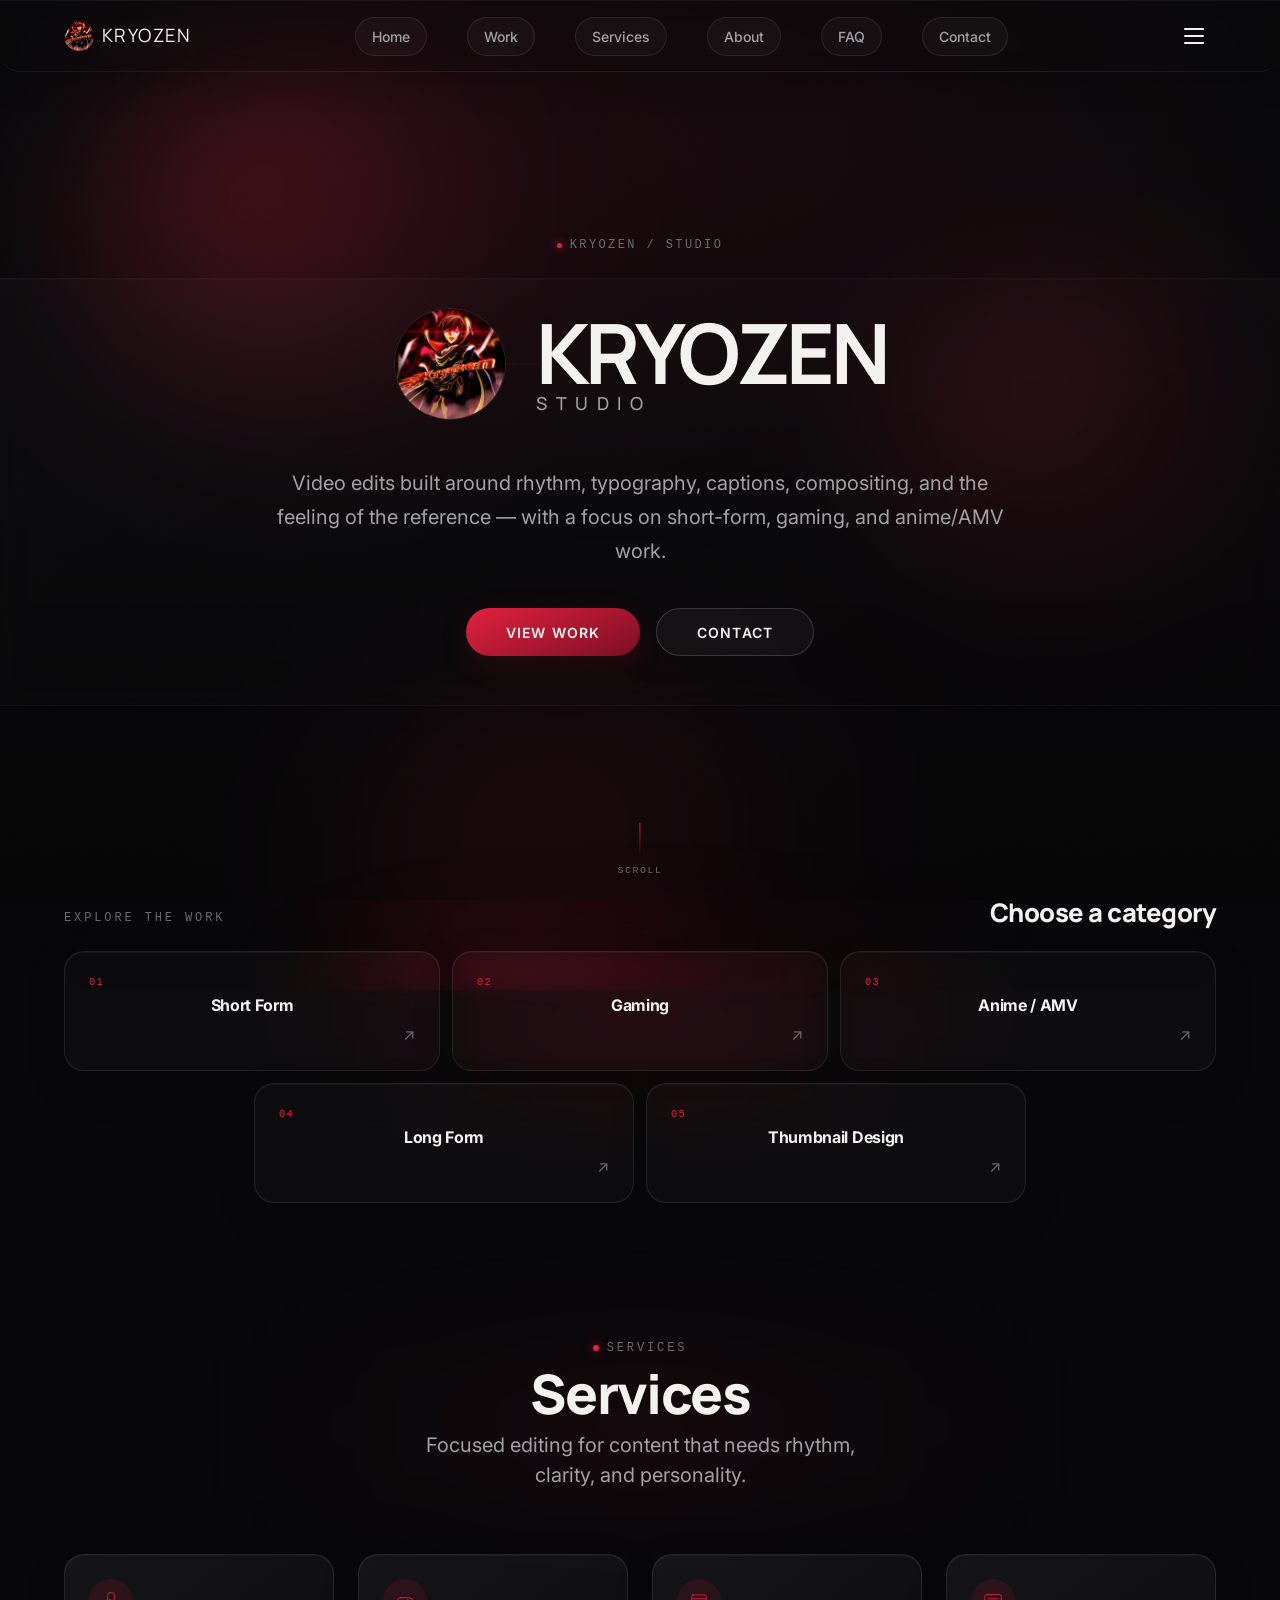
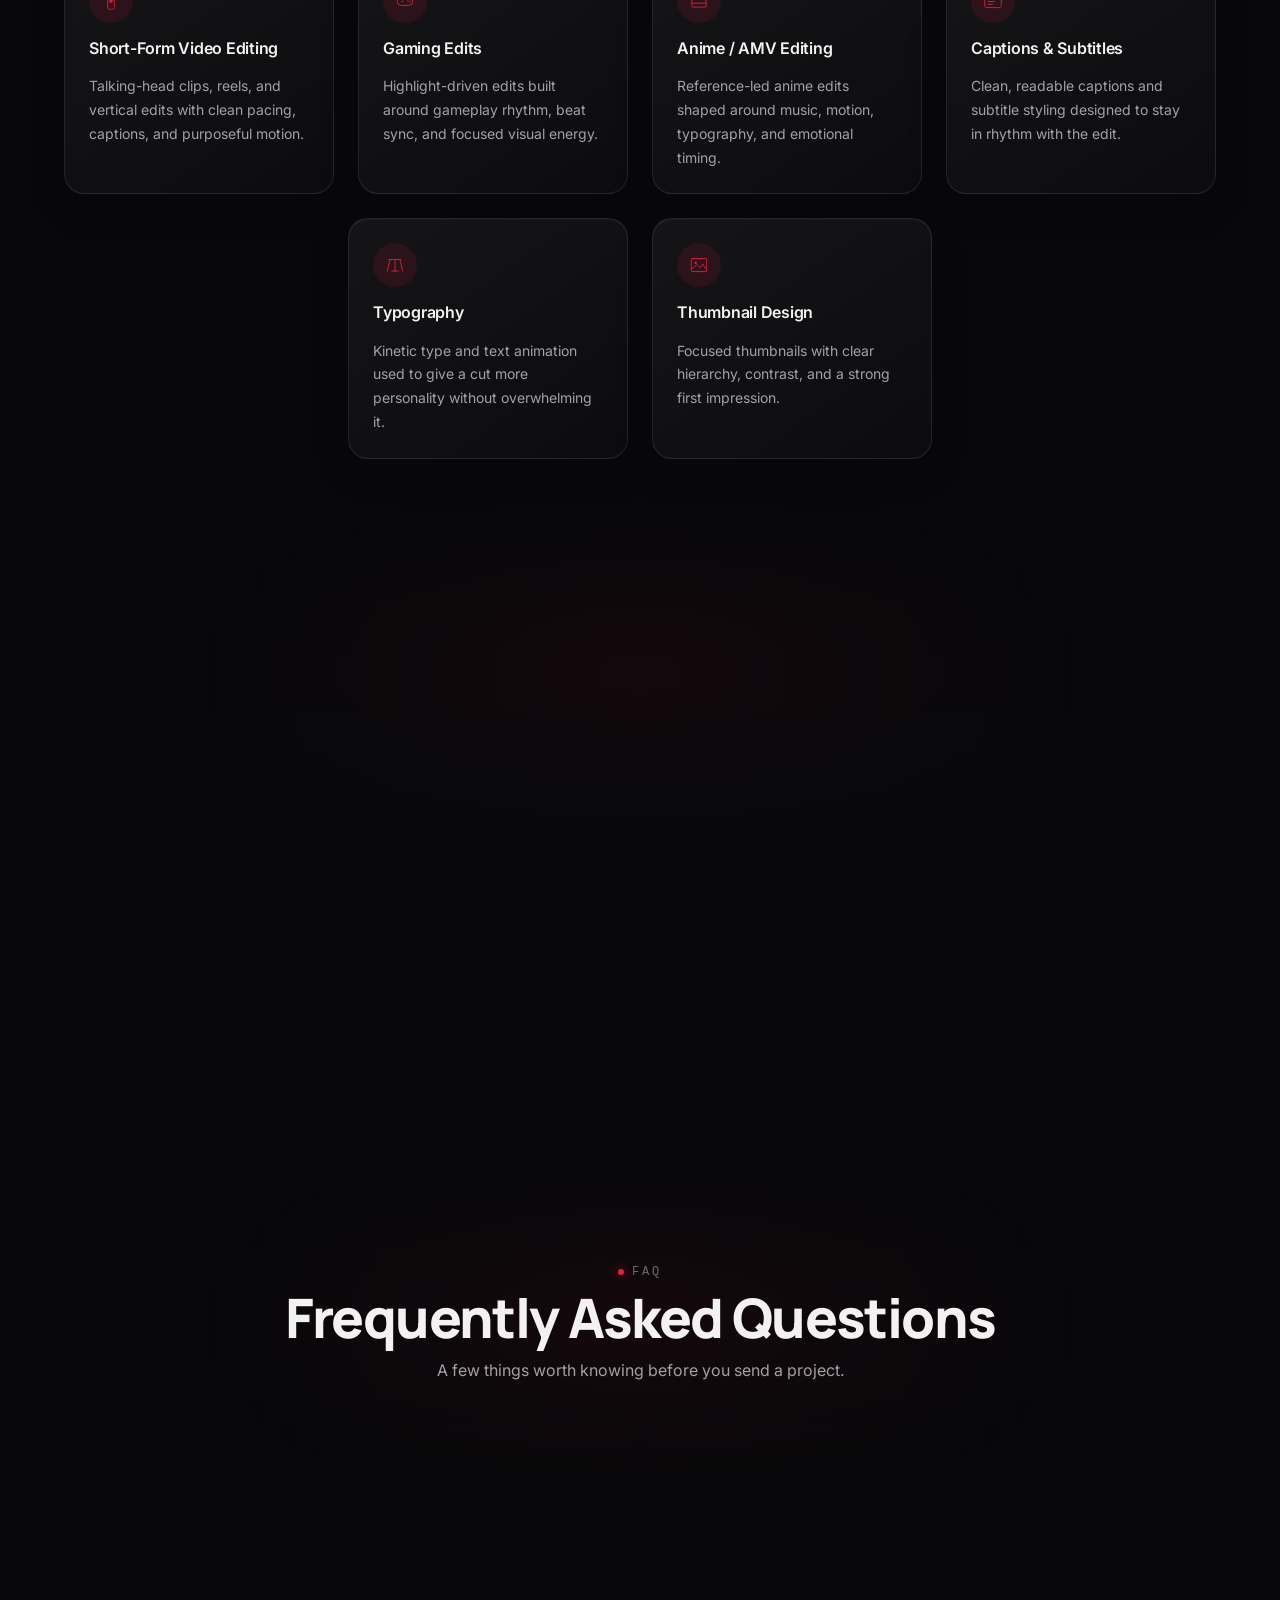
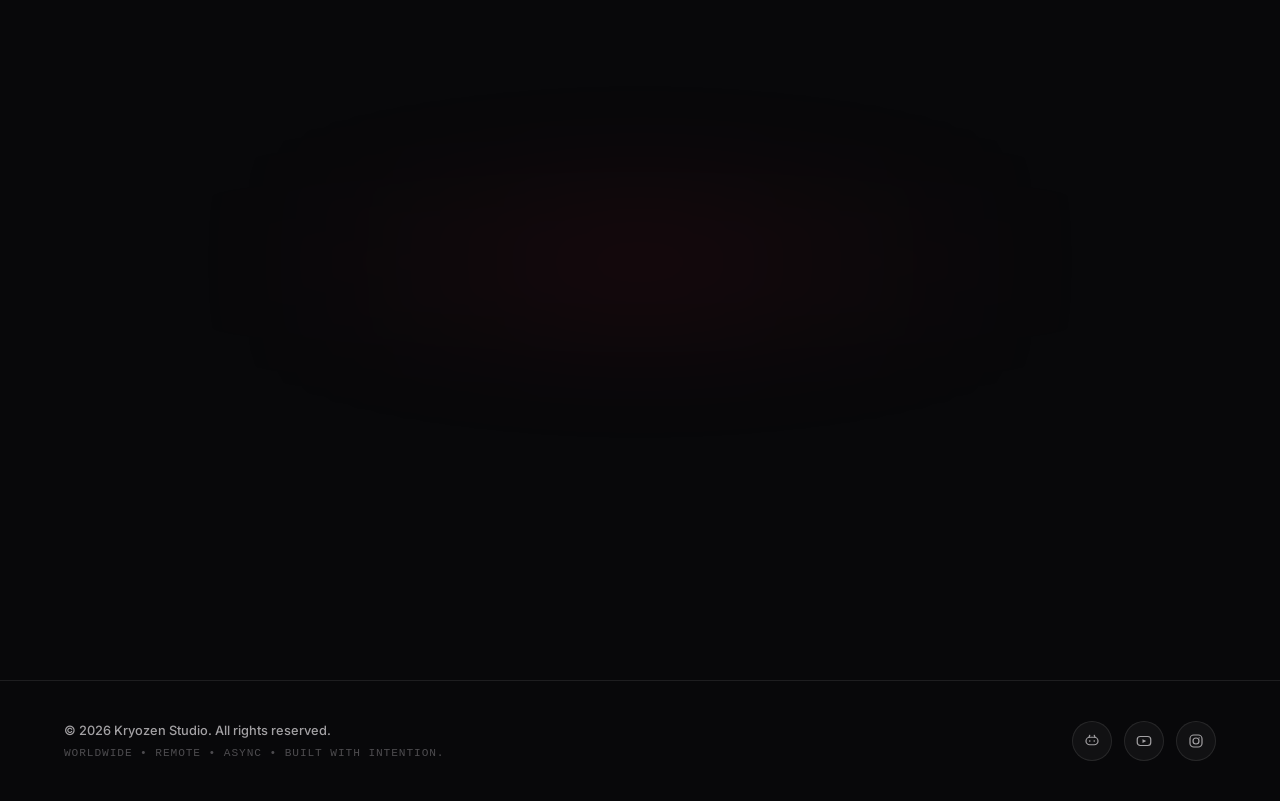
==== commit 2b117e2a: "Update portfolio UI and animations" ====
--- a/index.html
+++ b/index.html
@@ -29,20 +29,20 @@
 
   <!-- CSS load order matters: tokens → reset → base → shared components →
        section files in page order -->
-  <link rel="stylesheet" href="css/variables.css" />
-  <link rel="stylesheet" href="css/reset.css" />
-  <link rel="stylesheet" href="css/base.css" />
-  <link rel="stylesheet" href="css/buttons.css" />
-  <link rel="stylesheet" href="css/player.css" />
-  <link rel="stylesheet" href="css/navbar.css" />
-  <link rel="stylesheet" href="css/hero.css" />
-  <link rel="stylesheet" href="css/category-strip.css" />
-  <link rel="stylesheet" href="css/services.css" />
-  <link rel="stylesheet" href="css/about.css" />
-  <link rel="stylesheet" href="css/faq.css" />
-  <link rel="stylesheet" href="css/contact.css" />
-  <link rel="stylesheet" href="css/footer.css" />
-  <link rel="stylesheet" href="css/ui-enhancements.css" />
+  <link rel="stylesheet" href="css/variables.css?v=2" />
+  <link rel="stylesheet" href="css/reset.css?v=2" />
+  <link rel="stylesheet" href="css/base.css?v=2" />
+  <link rel="stylesheet" href="css/buttons.css?v=2" />
+  <link rel="stylesheet" href="css/player.css?v=2" />
+  <link rel="stylesheet" href="css/navbar.css?v=2" />
+  <link rel="stylesheet" href="css/hero.css?v=2" />
+  <link rel="stylesheet" href="css/category-strip.css?v=2" />
+  <link rel="stylesheet" href="css/services.css?v=2" />
+  <link rel="stylesheet" href="css/about.css?v=2" />
+  <link rel="stylesheet" href="css/faq.css?v=2" />
+  <link rel="stylesheet" href="css/contact.css?v=2" />
+  <link rel="stylesheet" href="css/footer.css?v=2" />
+  <link rel="stylesheet" href="css/ui-enhancements.css?v=2" />
 
   <script>
     // Inline & synchronous on purpose — the only exception to "all JS lives
@@ -85,13 +85,14 @@
        NAVBAR
   ===================================================================== -->
   <header class="navbar" id="navbar">
+    <span class="navbar__glass" aria-hidden="true"></span>
     <span class="navbar__progress" aria-hidden="true"></span>
     <div class="container navbar__inner">
       <a class="navbar__brand" href="#top" aria-label="Kryozen Studio — home">
         <span class="navbar__brand-mark">
           <img data-logo-img src="assets/images/logo/kryozen-mark.webp" alt="Kryozen Studio logo" width="30" height="30" />
         </span>
-        <span class="navbar__brand-word" id="navbar-brand-word">KRYOZEN STUDIO</span>
+        <span class="navbar__brand-word" id="navbar-brand-word">KRYOZEN</span>
       </a>
 
       <nav class="navbar__links js-only" id="navbar-links" aria-label="Primary">
@@ -384,19 +385,19 @@
        others.
   ===================================================================== -->
   <script src="config/site.config.js" defer></script>
-  <script src="js/project-source.js" defer></script>
-  <script src="js/content-loader.js" defer></script>
-  <script src="js/work.js" defer></script>
-  <script src="js/category-strip.js" defer></script>
-  <script src="js/player.js" defer></script>
-  <script src="js/services.js" defer></script>
-  <script src="js/about.js" defer></script>
-  <script src="js/faq.js" defer></script>
-  <script src="js/contact.js" defer></script>
-  <script src="js/reveal.js" defer></script>
-  <script src="js/navbar.js" defer></script>
-  <script src="js/hero-pointer.js" defer></script>
-  <script src="js/spotlight.js" defer></script>
-  <script src="js/main.js" defer></script>
+  <script src="js/project-source.js?v=2" defer></script>
+  <script src="js/content-loader.js?v=2" defer></script>
+  <script src="js/work.js?v=2" defer></script>
+  <script src="js/category-strip.js?v=2" defer></script>
+  <script src="js/player.js?v=2" defer></script>
+  <script src="js/services.js?v=2" defer></script>
+  <script src="js/about.js?v=2" defer></script>
+  <script src="js/faq.js?v=2" defer></script>
+  <script src="js/contact.js?v=2" defer></script>
+  <script src="js/reveal.js?v=2" defer></script>
+  <script src="js/navbar.js?v=2" defer></script>
+  <script src="js/hero-pointer.js?v=2" defer></script>
+  <script src="js/spotlight.js?v=2" defer></script>
+  <script src="js/main.js?v=2" defer></script>
 </body>
 </html>
--- a/css/navbar.css
+++ b/css/navbar.css
@@ -20,21 +20,41 @@
   right: 0;
   z-index: 1000;
   padding-top: env(safe-area-inset-top, 0);
+  isolation: isolate;
+  display: block;
+  visibility: visible;
+  opacity: 1;
+}
+
+/* All visual paint (background/blur/border/shadow) lives on this
+   dedicated layer instead of directly on .navbar. Keeping .navbar
+   itself a plain, transform-free positioning shell means it can never
+   become the containing block for its position:fixed .navbar__mobile-
+   panel child (any `transform`/`filter` on an ancestor does that,
+   silently breaking a fixed-position descendant's sizing) — a risk
+   that existed as long as the blur lived on the same element. This
+   layer is a plain absolutely-positioned rectangle with nothing else
+   painted through it, so there's no shared box for a stale composited
+   frame or a rounded-corner sample to leak through. */
+.navbar__glass {
+  position: absolute;
+  inset: 0;
+  z-index: -1;
   background: rgba(10, 10, 12, 0.32);
   border-bottom: 1px solid rgba(255, 255, 255, 0.06);
   border-radius: 0 0 20px 20px;
   box-shadow: inset 0 1px 0 rgba(255, 255, 255, 0.05), 0 12px 30px rgba(0, 0, 0, 0.18);
   -webkit-backdrop-filter: blur(10px) saturate(1.15);
   backdrop-filter: blur(10px) saturate(1.15);
-  isolation: isolate;
-  display: block;
-  visibility: visible;
-  opacity: 1;
-  /* Own compositor layer so mobile GPUs (Android Chrome/WebView in
-     particular) resample the blur every frame instead of reusing a
-     stale backdrop snapshot while the page scrolls underneath it. */
+  /* Own stable GPU compositor layer. translateZ(0) alone has been
+     reported insufficient to stop Android Chrome/WebView from
+     occasionally compositing backdrop-filter against a stale
+     snapshot during fast scroll; pairing it with backface-visibility
+     is the combination consistently cited as forcing a persistent
+     layer rather than an on-again/off-again one. */
   transform: translateZ(0);
-  will-change: backdrop-filter, transform;
+  backface-visibility: hidden;
+  will-change: backdrop-filter;
   transition:
     background-color var(--duration-base) var(--ease-out),
     border-color var(--duration-base) var(--ease-out),
@@ -42,12 +62,20 @@
     box-shadow var(--duration-base) var(--ease-out);
 }
 
+.navbar--scrolled .navbar__glass {
+  background: var(--color-bg-glass);
+  border-bottom: 1px solid var(--color-surface-border);
+  -webkit-backdrop-filter: blur(var(--blur-glass)) saturate(1.2);
+  backdrop-filter: blur(var(--blur-glass)) saturate(1.2);
+  box-shadow: inset 0 1px 0 rgba(255, 255, 255, 0.06), var(--shadow-sm);
+}
+
 /* Signature red edge-glow — a very faint line just beneath the navbar's
    own hairline border, using the site's one accent hue rather than a
    second color. Present but barely-there while unscrolled, intensifies
    once there's real page content behind the bar to read against —
    same "always present, deepens on scroll" logic as the glass itself. */
-.navbar::after {
+.navbar__glass::after {
   content: "";
   position: absolute;
   left: 8%;
@@ -59,7 +87,7 @@
   pointer-events: none;
   transition: opacity var(--duration-base) var(--ease-out);
 }
-.navbar--scrolled::after {
+.navbar--scrolled .navbar__glass::after {
   opacity: .6;
 }
 
@@ -100,14 +128,6 @@
    each list to remember its own. */
 .navbar li {
   list-style: none;
-}
-
-.navbar--scrolled {
-  background: var(--color-bg-glass);
-  border-bottom: 1px solid var(--color-surface-border);
-  -webkit-backdrop-filter: blur(var(--blur-glass)) saturate(1.2);
-  backdrop-filter: blur(var(--blur-glass)) saturate(1.2);
-  box-shadow: inset 0 1px 0 rgba(255, 255, 255, 0.06), var(--shadow-sm);
 }
 
 .navbar__inner {
--- a/css/ui-enhancements.css
+++ b/css/ui-enhancements.css
@@ -342,8 +342,7 @@
      its rgba background alone (.32/.55 alpha) has nothing to blur and
      reads as "losing the glass effect" once busy page content scrolls
      underneath it. Solid tone keeps it legible at every scroll depth. */
-  .navbar,
-  .navbar--scrolled {
+  .navbar__glass {
     background: rgba(16,16,19,.94);
   }
 }
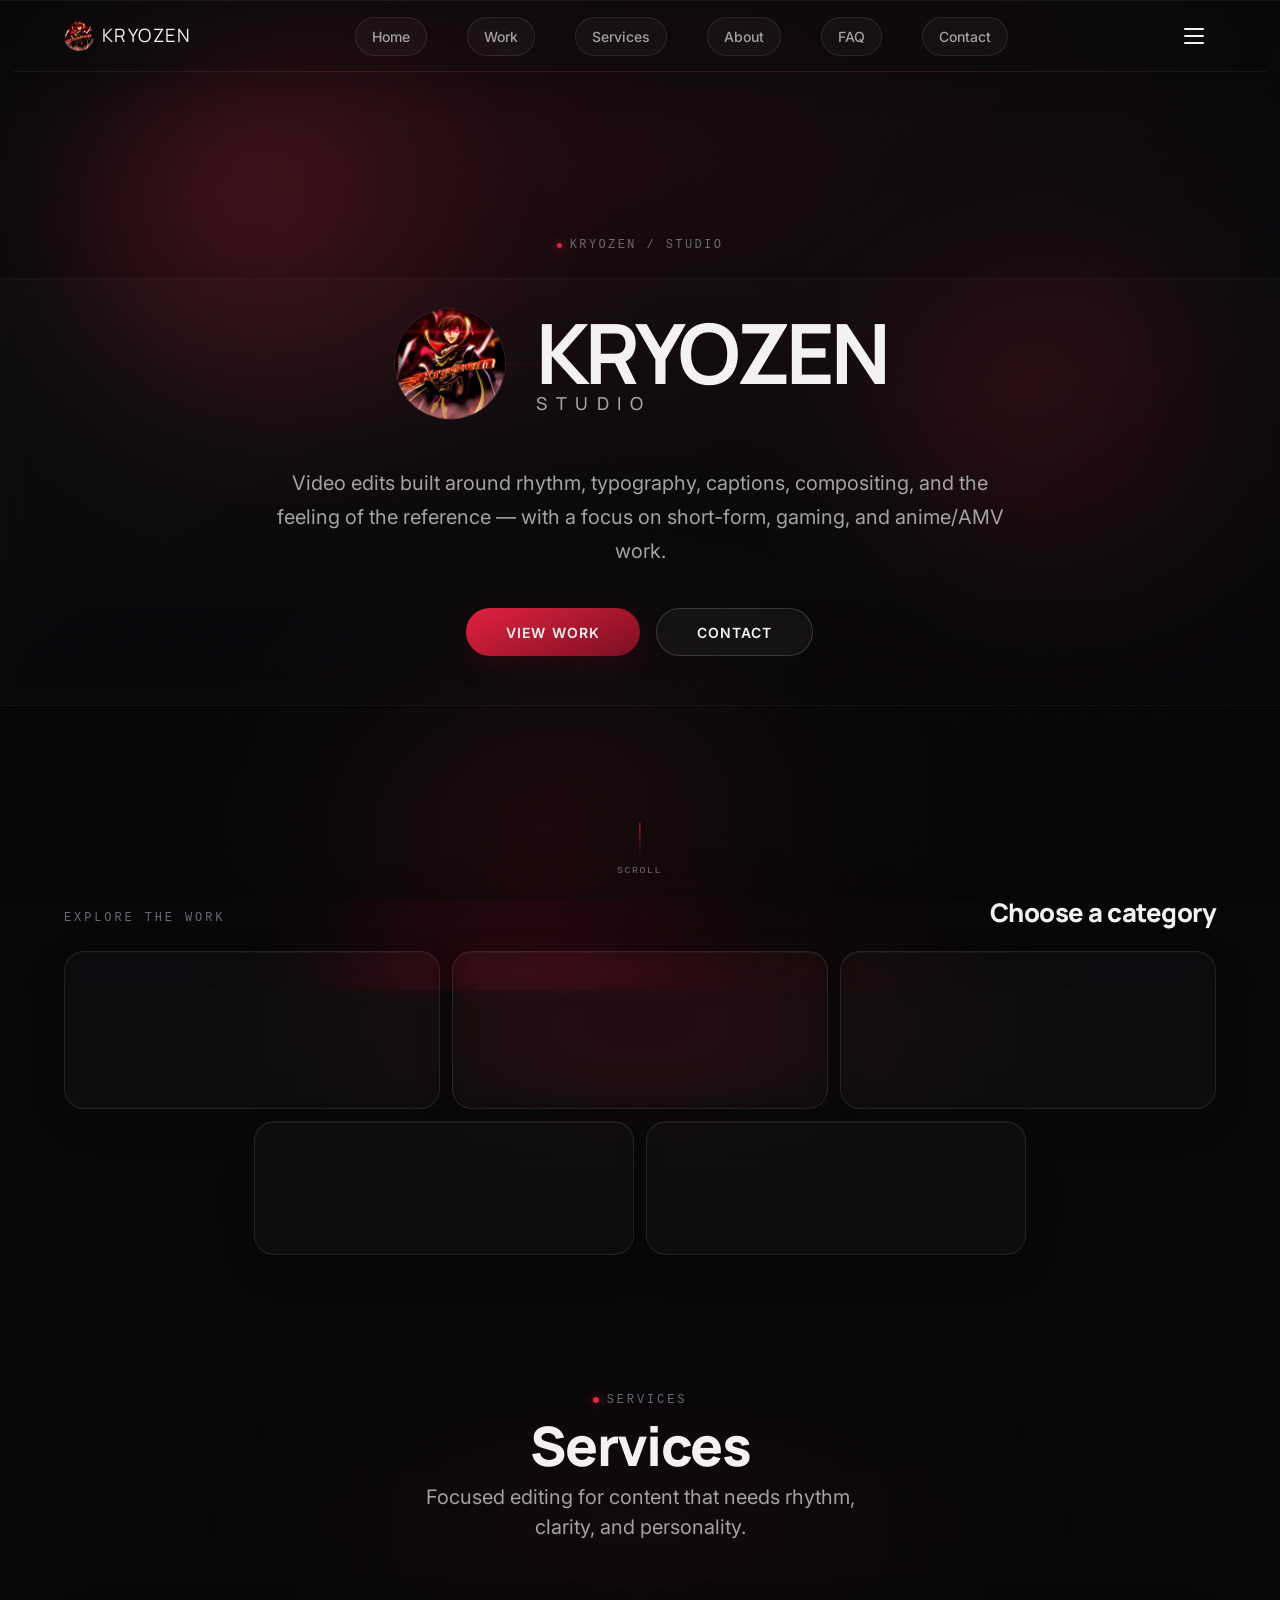
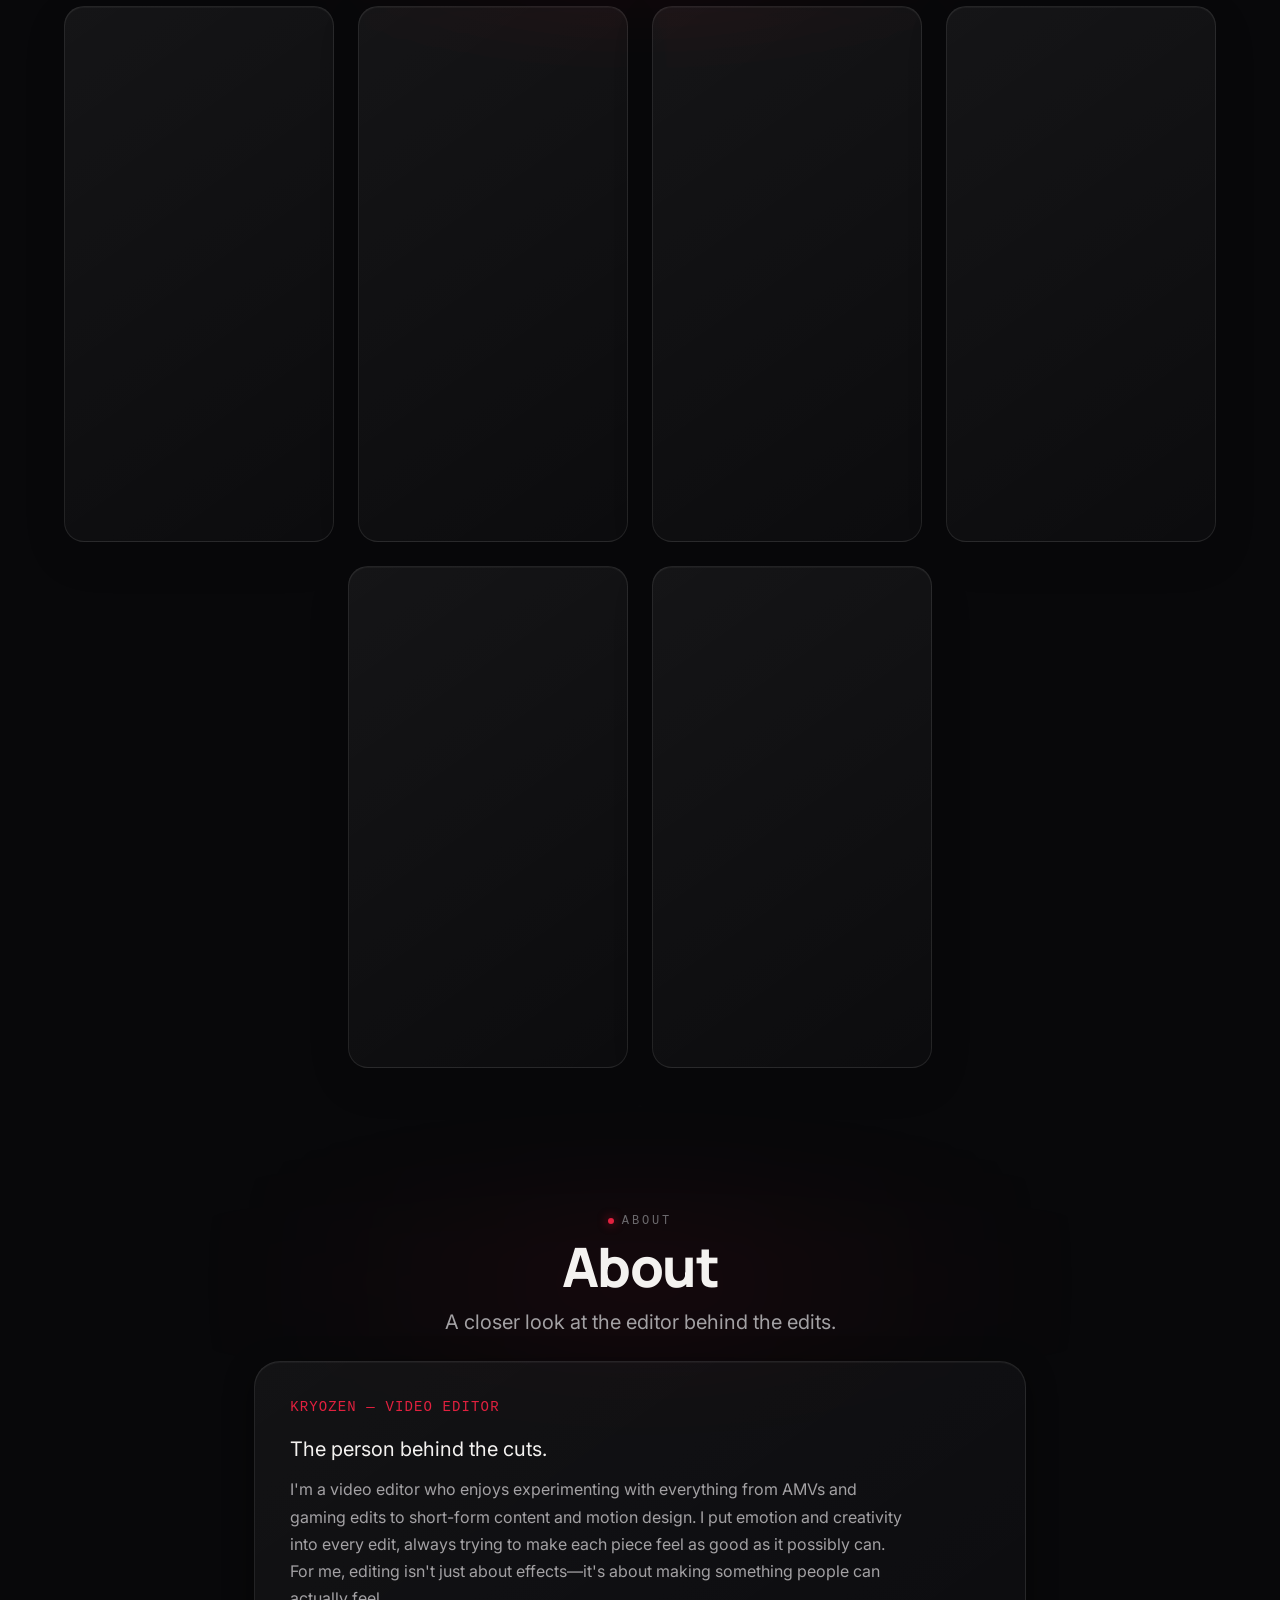
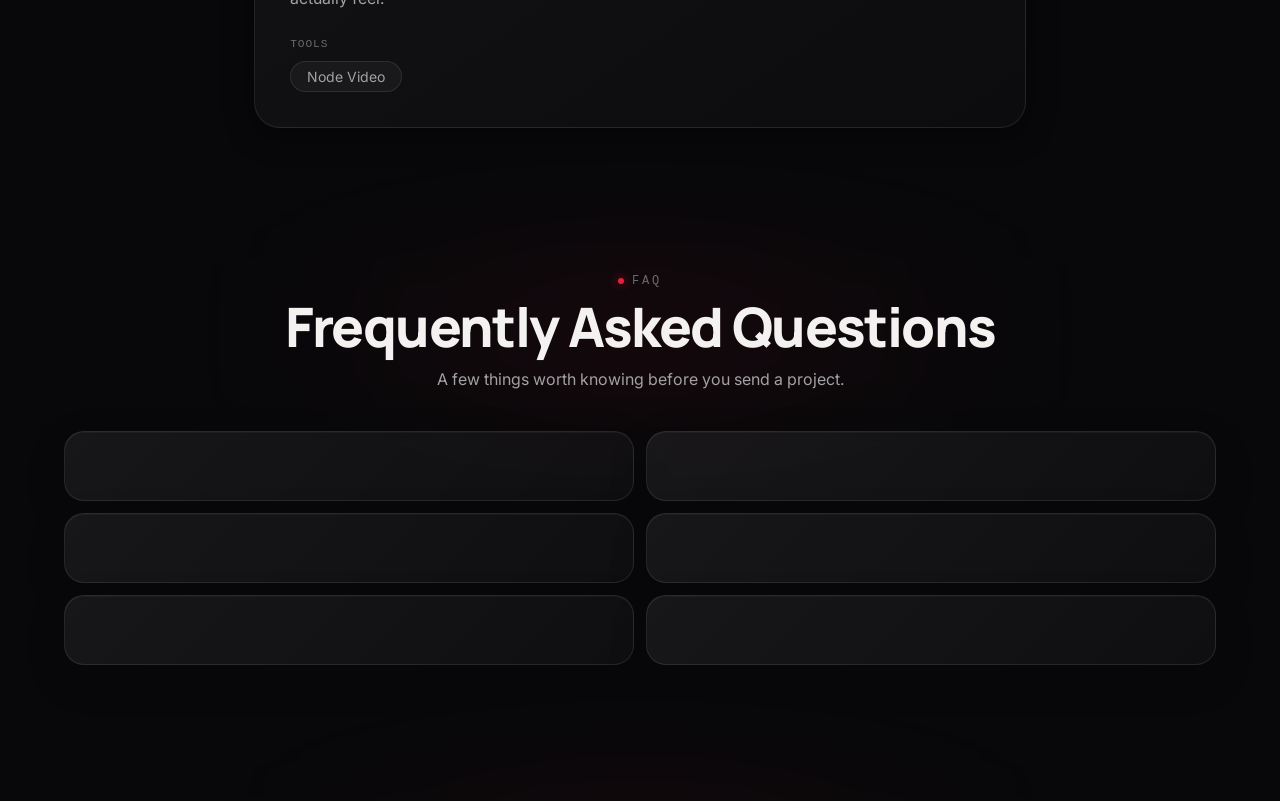
==== commit 3c4891c1: "Update portfolio to latest version" ====
--- a/index.html
+++ b/index.html
@@ -86,7 +86,7 @@
   ===================================================================== -->
   <header class="navbar" id="navbar">
     <span class="navbar__glass" aria-hidden="true"></span>
-    <span class="navbar__progress" aria-hidden="true"></span>
+    
     <div class="container navbar__inner">
       <a class="navbar__brand" href="#top" aria-label="Kryozen Studio — home">
         <span class="navbar__brand-mark">
--- a/css/navbar.css
+++ b/css/navbar.css
@@ -55,6 +55,21 @@
   transform: translateZ(0);
   backface-visibility: hidden;
   will-change: backdrop-filter;
+  /* NOTE on the "blur wears off further down the page" bug: this
+     element's own compositing hints above were never actually the
+     problem, which is why hardening them three times in a row didn't
+     fix it. Most browsers cap how many simultaneously-live
+     backdrop-filter surfaces they'll composite at once; every
+     .category-strip__item/.service-card/.faq__item/.contact__method/
+     .category-project on the page also runs backdrop-filter (see
+     css/ui-enhancements.css), and none of them ever stopped rendering
+     once scrolled past — so the count only ever grew as you scrolled
+     down, eventually exceeding the browser's budget and causing it to
+     silently drop backdrop-filter somewhere, sometimes on this bar.
+     The real fix is `content-visibility: auto` on those repeating
+     card components (see css/ui-enhancements.css and
+     css/category-page.css) so off-screen ones stop counting toward
+     that budget instead of accumulating forever. */
   transition:
     background-color var(--duration-base) var(--ease-out),
     border-color var(--duration-base) var(--ease-out),
@@ -89,34 +104,6 @@
 }
 .navbar--scrolled .navbar__glass::after {
   opacity: .6;
-}
-
-/* Scroll-progress bar — reflects how far down the page the visitor is.
-   transform:scaleX (not width) so it's a compositor-only property, no
-   layout/paint cost on every scroll frame; --scroll-progress (0-1) is
-   set by js/main.js's existing rAF-throttled scroll listener (the same
-   one already driving --ambient-parallax), so this adds zero new
-   listeners. Sits just past .navbar::after's edge-glow line rather than
-   on top of it. */
-.navbar__progress {
-  position: absolute;
-  left: 0;
-  right: 0;
-  bottom: -2px;
-  height: 2px;
-  transform-origin: left center;
-  transform: scaleX(var(--scroll-progress, 0));
-  transition: transform 100ms linear;
-  background: linear-gradient(90deg, var(--color-accent-dim), var(--color-accent-bright));
-  box-shadow: 0 0 10px 1px var(--color-accent-glow);
-  pointer-events: none;
-  z-index: 1;
-}
-
-@media (prefers-reduced-motion: reduce) {
-  .navbar__progress {
-    box-shadow: none;
-  }
 }
 
 /* Root-cause fix, not a per-list patch: every nav link list in this file
@@ -475,8 +462,13 @@
     gap: 8px;
   }
 
+  /* Previously hidden below 860px ("space-saving"), which meant the
+     wordmark disappeared for every phone/tablet visitor — the vast
+     majority of first impressions. Kept visible at every width now;
+     the shrink at <=360px just below keeps it from crowding the
+     hamburger on the very smallest phones. */
   .navbar__brand-word {
-    display: none;
+    font-size: 1rem;
   }
 
   .navbar__links {
@@ -574,6 +566,10 @@
     width: 26px;
     height: 26px;
   }
+
+  .navbar__brand-word {
+    font-size: 0.85rem;
+  }
 }
 
 body.menu-open { overflow: hidden; }
--- a/css/ui-enhancements.css
+++ b/css/ui-enhancements.css
@@ -210,6 +210,33 @@
   backdrop-filter: blur(10px);
 }
 
+/* Fixes the navbar's blur "wearing off" the further down the page you
+   scroll (see the note in css/navbar.css). Every repeating card in
+   this list keeps its backdrop-filter live in the DOM permanently, so
+   the number of simultaneously-composited blur surfaces only ever
+   grew as more of these scrolled into view — on the homepage that's
+   the category tiles, service cards, FAQ items, and contact methods,
+   all still "on" at once by the time you've scrolled past them; on a
+   category page with a real project count it's every single project
+   card. Eventually that exceeds the browser's internal budget for how
+   many backdrop-filter layers it will composite at once, and it
+   silently stops blurring *something* — which is sometimes the fixed
+   header, since it's just one more layer competing for the same
+   budget. `content-visibility: auto` skips rendering (and therefore
+   compositing/blurring) any instance of these once it's off-screen in
+   either direction, so the live count stays roughly "however many are
+   near the viewport" instead of climbing for the rest of the page.
+   contain-intrinsic-size gives the browser a placeholder size before
+   it has ever rendered one, and remembers the real size afterward, so
+   scroll position doesn't jump as these enter/exit rendering. */
+.category-strip__item,
+.service-card,
+.faq__item,
+.contact__method {
+  content-visibility: auto;
+  contain-intrinsic-size: auto 260px;
+}
+
 .category-strip__item,
 .service-card,
 .faq__item,
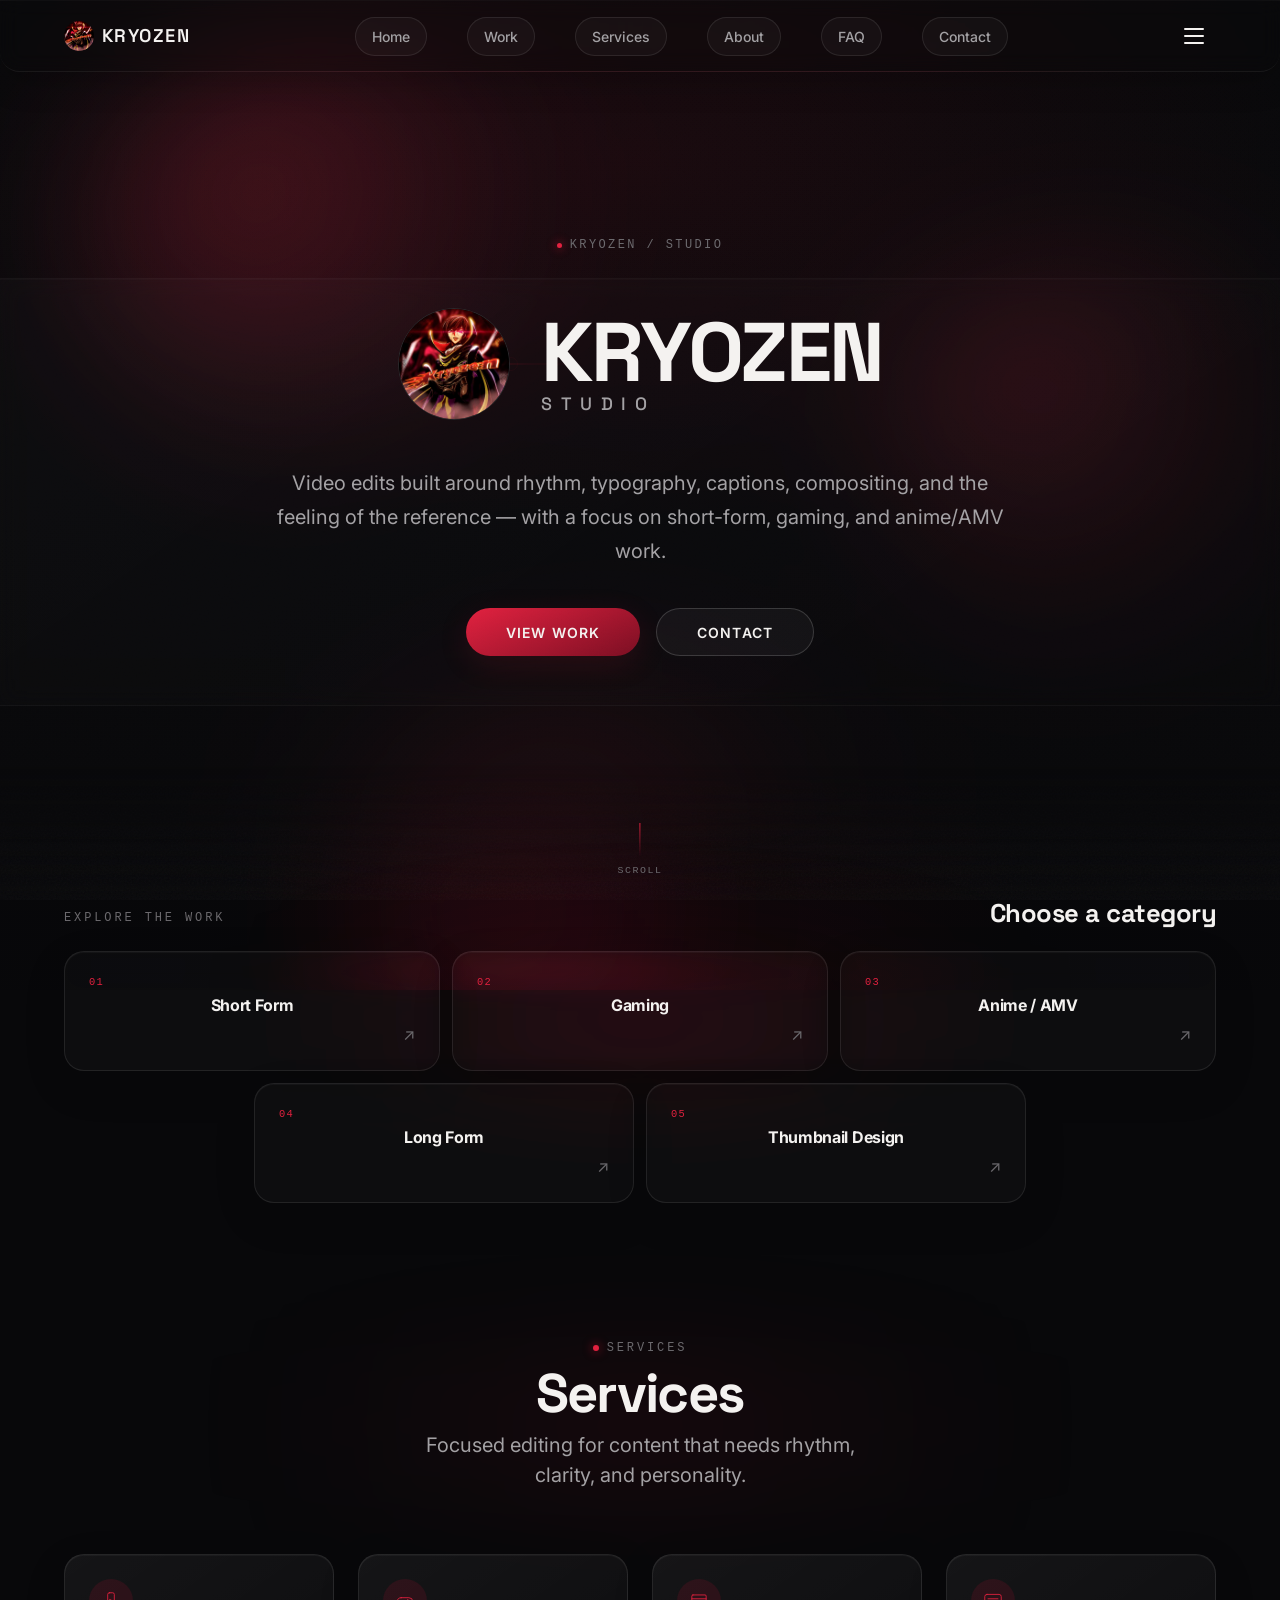
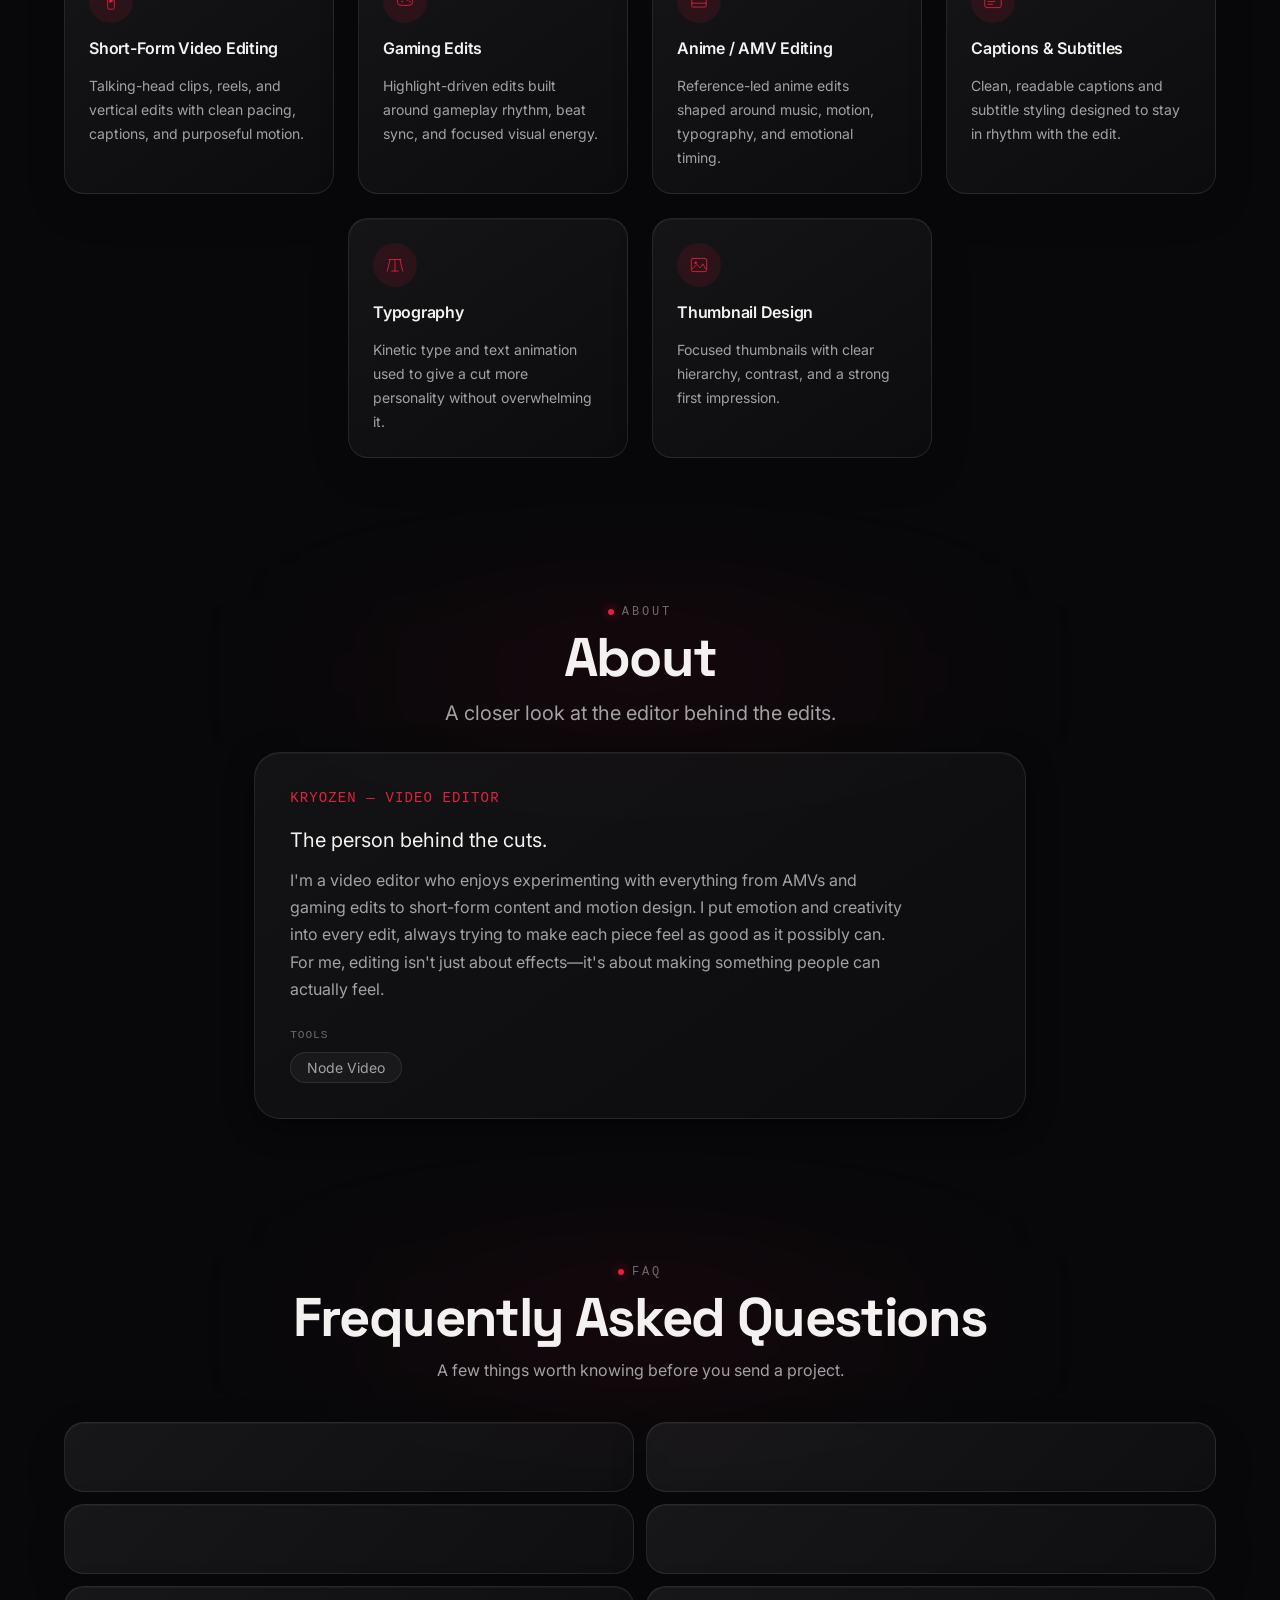
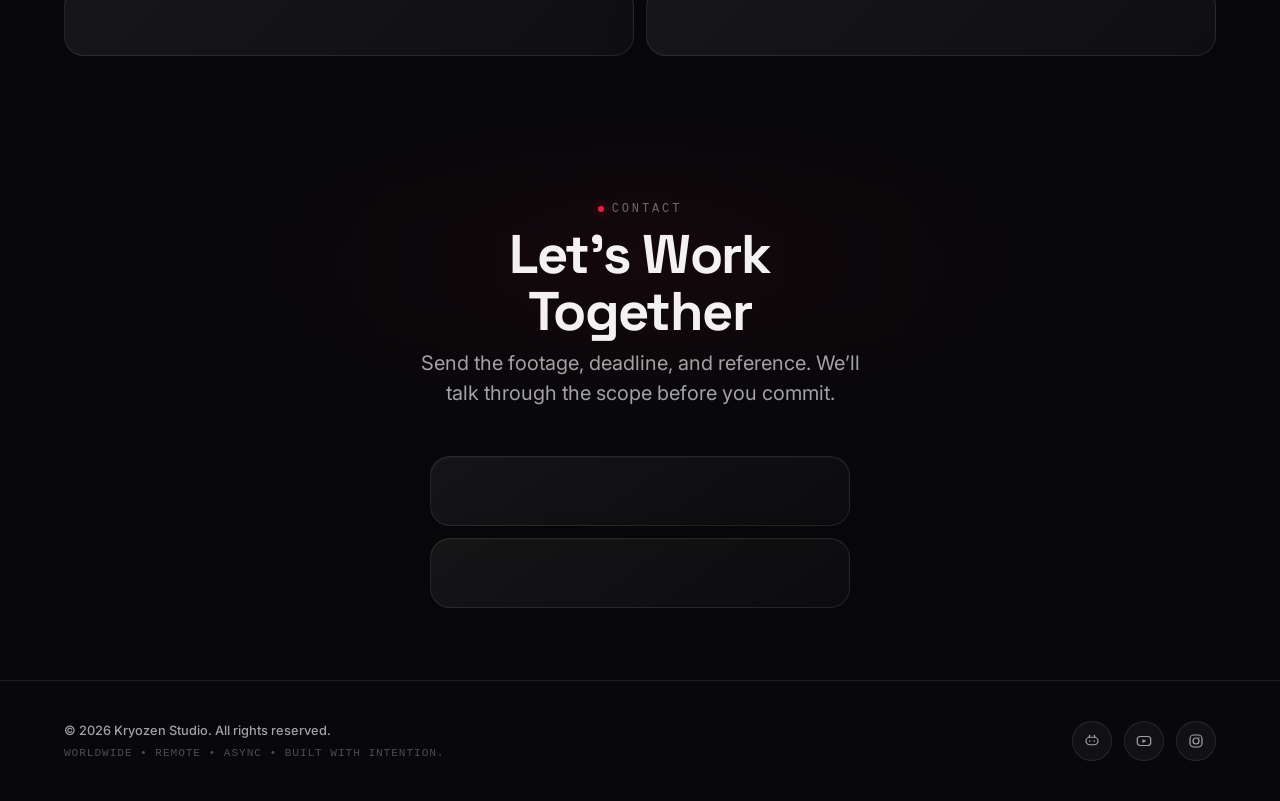
==== commit 8c39e004: "Update portfolio" ====
--- a/index.html
+++ b/index.html
@@ -14,7 +14,7 @@
   <link rel="preconnect" href="https://fonts.googleapis.com" />
   <link rel="preconnect" href="https://fonts.gstatic.com" crossorigin />
   <link
-    href="https://fonts.googleapis.com/css2?family=Manrope:wght@500;600;700;800&family=Inter:wght@400;500;600&display=swap"
+    href="https://fonts.googleapis.com/css2?family=Space+Grotesk:wght@500;600;700&family=Inter:wght@400;500;600&display=swap"
     rel="stylesheet"
   />
 
@@ -29,20 +29,20 @@
 
   <!-- CSS load order matters: tokens → reset → base → shared components →
        section files in page order -->
-  <link rel="stylesheet" href="css/variables.css?v=2" />
-  <link rel="stylesheet" href="css/reset.css?v=2" />
-  <link rel="stylesheet" href="css/base.css?v=2" />
-  <link rel="stylesheet" href="css/buttons.css?v=2" />
-  <link rel="stylesheet" href="css/player.css?v=2" />
-  <link rel="stylesheet" href="css/navbar.css?v=2" />
-  <link rel="stylesheet" href="css/hero.css?v=2" />
-  <link rel="stylesheet" href="css/category-strip.css?v=2" />
-  <link rel="stylesheet" href="css/services.css?v=2" />
-  <link rel="stylesheet" href="css/about.css?v=2" />
-  <link rel="stylesheet" href="css/faq.css?v=2" />
-  <link rel="stylesheet" href="css/contact.css?v=2" />
-  <link rel="stylesheet" href="css/footer.css?v=2" />
-  <link rel="stylesheet" href="css/ui-enhancements.css?v=2" />
+  <link rel="stylesheet" href="css/variables.css?v=3" />
+  <link rel="stylesheet" href="css/reset.css?v=3" />
+  <link rel="stylesheet" href="css/base.css?v=3" />
+  <link rel="stylesheet" href="css/buttons.css?v=3" />
+  <link rel="stylesheet" href="css/player.css?v=3" />
+  <link rel="stylesheet" href="css/navbar.css?v=3" />
+  <link rel="stylesheet" href="css/hero.css?v=3" />
+  <link rel="stylesheet" href="css/category-strip.css?v=3" />
+  <link rel="stylesheet" href="css/services.css?v=3" />
+  <link rel="stylesheet" href="css/about.css?v=3" />
+  <link rel="stylesheet" href="css/faq.css?v=3" />
+  <link rel="stylesheet" href="css/contact.css?v=3" />
+  <link rel="stylesheet" href="css/footer.css?v=3" />
+  <link rel="stylesheet" href="css/ui-enhancements.css?v=3" />
 
   <script>
     // Inline & synchronous on purpose — the only exception to "all JS lives
@@ -385,19 +385,19 @@
        others.
   ===================================================================== -->
   <script src="config/site.config.js" defer></script>
-  <script src="js/project-source.js?v=2" defer></script>
-  <script src="js/content-loader.js?v=2" defer></script>
-  <script src="js/work.js?v=2" defer></script>
-  <script src="js/category-strip.js?v=2" defer></script>
-  <script src="js/player.js?v=2" defer></script>
-  <script src="js/services.js?v=2" defer></script>
-  <script src="js/about.js?v=2" defer></script>
-  <script src="js/faq.js?v=2" defer></script>
-  <script src="js/contact.js?v=2" defer></script>
-  <script src="js/reveal.js?v=2" defer></script>
-  <script src="js/navbar.js?v=2" defer></script>
-  <script src="js/hero-pointer.js?v=2" defer></script>
-  <script src="js/spotlight.js?v=2" defer></script>
-  <script src="js/main.js?v=2" defer></script>
+  <script src="js/project-source.js?v=3" defer></script>
+  <script src="js/content-loader.js?v=3" defer></script>
+  <script src="js/work.js?v=3" defer></script>
+  <script src="js/category-strip.js?v=3" defer></script>
+  <script src="js/player.js?v=3" defer></script>
+  <script src="js/services.js?v=3" defer></script>
+  <script src="js/about.js?v=3" defer></script>
+  <script src="js/faq.js?v=3" defer></script>
+  <script src="js/contact.js?v=3" defer></script>
+  <script src="js/reveal.js?v=3" defer></script>
+  <script src="js/navbar.js?v=3" defer></script>
+  <script src="js/hero-pointer.js?v=3" defer></script>
+  <script src="js/spotlight.js?v=3" defer></script>
+  <script src="js/main.js?v=3" defer></script>
 </body>
 </html>
--- a/css/variables.css
+++ b/css/variables.css
@@ -46,7 +46,7 @@
   /* ---------------------------------------------------------------------
      TYPOGRAPHY
   --------------------------------------------------------------------- */
-  --font-display: 'Manrope', -apple-system, BlinkMacSystemFont, 'Segoe UI', sans-serif;
+  --font-display: 'Space Grotesk', -apple-system, BlinkMacSystemFont, 'Segoe UI', sans-serif;
   --font-body: 'Inter', -apple-system, BlinkMacSystemFont, 'Segoe UI', sans-serif;
   --font-mono: ui-monospace, 'SF Mono', Consolas, monospace;
 
@@ -78,7 +78,13 @@
   --fw-medium: 500;
   --fw-semibold: 600;
   --fw-bold: 700;
-  --fw-black: 800;
+  /* Space Grotesk (see --font-display) only ships up to 700 — no 800/900
+     cut exists. Loading a weight the font doesn't have makes the browser
+     synthesize (faux-bold) it instead, which looks uneven/blurry
+     compared to a real cut. --fw-black now equals --fw-bold so every
+     h1-h4 (base.css) request resolves to a weight that actually ships,
+     rather than one Space Grotesk has to fake. */
+  --fw-black: 700;
 
   /* ---------------------------------------------------------------------
      SPACING SCALE
--- a/css/navbar.css
+++ b/css/navbar.css
@@ -36,6 +36,41 @@
    layer is a plain absolutely-positioned rectangle with nothing else
    painted through it, so there's no shared box for a stale composited
    frame or a rounded-corner sample to leak through. */
+/* Two independently-composited layers, not one. Three fix attempts in
+   a row hardened this element's OWN compositing hints (translateZ,
+   backface-visibility, will-change) and it kept breaking anyway —
+   because that was never where the bug lived. Two things were true at
+   once here:
+
+   1. Site-wide budget: every .category-strip__item/.service-card/
+      .faq__item/.contact__method/.category-project also runs
+      backdrop-filter (css/ui-enhancements.css, css/category-page.css),
+      permanently, and none of them ever stopped rendering once
+      scrolled past — so by the time you'd scrolled past the category
+      section the count of simultaneously-live backdrop-filter surfaces
+      had only grown. Browsers cap how many they'll composite at once;
+      past that cap they silently drop the effect on *something*.
+      (Fixed separately: content-visibility:auto on those components,
+      so off-screen ones stop counting toward that budget.)
+
+   2. THIS element's own construction made #1 worse than it needed to
+      be: background-color and backdrop-filter were declared together
+      on one box. On the engines that hit this hardest, backdrop-filter
+      isn't composited as a separate effect sitting on top of the
+      element's own background — the element's background+filter are
+      resolved into one filtered surface. When that surface gets
+      dropped for budget reasons, the plain tint goes down with it,
+      which is why the bar reads as fully see-through rather than
+      "tinted but not blurred."
+
+   Fix for #2: the tint now lives on .navbar__glass itself with NO
+   backdrop-filter anywhere on that box. The blur is a separate
+   ::before layer with `background:transparent` — it contributes zero
+   opacity of its own. If a browser ever drops the ::before layer's
+   blur (budget, GPU driver, reduced compositing mode, whatever), the
+   host element's own solid tint is a completely independent paint
+   operation and keeps rendering regardless. Worst case becomes "looks
+   tinted, not blurred" — never "looks fully transparent". */
 .navbar__glass {
   position: absolute;
   inset: 0;
@@ -44,6 +79,21 @@
   border-bottom: 1px solid rgba(255, 255, 255, 0.06);
   border-radius: 0 0 20px 20px;
   box-shadow: inset 0 1px 0 rgba(255, 255, 255, 0.05), 0 12px 30px rgba(0, 0, 0, 0.18);
+  transition:
+    background-color var(--duration-base) var(--ease-out),
+    border-color var(--duration-base) var(--ease-out),
+    box-shadow var(--duration-base) var(--ease-out);
+}
+
+/* Blur-only layer. Deliberately carries no background color of its
+   own — its entire visual contribution is the blur, so there is
+   nothing for it to take down with it if it fails. */
+.navbar__glass::before {
+  content: "";
+  position: absolute;
+  inset: 0;
+  border-radius: inherit;
+  background: transparent;
   -webkit-backdrop-filter: blur(10px) saturate(1.15);
   backdrop-filter: blur(10px) saturate(1.15);
   /* Own stable GPU compositor layer. translateZ(0) alone has been
@@ -51,38 +101,25 @@
      occasionally compositing backdrop-filter against a stale
      snapshot during fast scroll; pairing it with backface-visibility
      is the combination consistently cited as forcing a persistent
-     layer rather than an on-again/off-again one. */
+     layer rather than an on-again/off-again one. Kept here (rather
+     than dropped as "didn't work last time") because it's still
+     correct hygiene for this layer — it just was never sufficient on
+     its own while background-color and backdrop-filter shared a box. */
   transform: translateZ(0);
   backface-visibility: hidden;
   will-change: backdrop-filter;
-  /* NOTE on the "blur wears off further down the page" bug: this
-     element's own compositing hints above were never actually the
-     problem, which is why hardening them three times in a row didn't
-     fix it. Most browsers cap how many simultaneously-live
-     backdrop-filter surfaces they'll composite at once; every
-     .category-strip__item/.service-card/.faq__item/.contact__method/
-     .category-project on the page also runs backdrop-filter (see
-     css/ui-enhancements.css), and none of them ever stopped rendering
-     once scrolled past — so the count only ever grew as you scrolled
-     down, eventually exceeding the browser's budget and causing it to
-     silently drop backdrop-filter somewhere, sometimes on this bar.
-     The real fix is `content-visibility: auto` on those repeating
-     card components (see css/ui-enhancements.css and
-     css/category-page.css) so off-screen ones stop counting toward
-     that budget instead of accumulating forever. */
-  transition:
-    background-color var(--duration-base) var(--ease-out),
-    border-color var(--duration-base) var(--ease-out),
-    backdrop-filter var(--duration-base) var(--ease-out),
-    box-shadow var(--duration-base) var(--ease-out);
+  transition: backdrop-filter var(--duration-base) var(--ease-out);
 }
 
 .navbar--scrolled .navbar__glass {
   background: var(--color-bg-glass);
   border-bottom: 1px solid var(--color-surface-border);
+  box-shadow: inset 0 1px 0 rgba(255, 255, 255, 0.06), var(--shadow-sm);
+}
+
+.navbar--scrolled .navbar__glass::before {
   -webkit-backdrop-filter: blur(var(--blur-glass)) saturate(1.2);
   backdrop-filter: blur(var(--blur-glass)) saturate(1.2);
-  box-shadow: inset 0 1px 0 rgba(255, 255, 255, 0.06), var(--shadow-sm);
 }
 
 /* Signature red edge-glow — a very faint line just beneath the navbar's
@@ -170,6 +207,7 @@
 
 .navbar__brand-word {
   font-family: var(--font-display);
+  font-weight: var(--fw-semibold);
   font-size: 1.15rem;
   letter-spacing: var(--ls-wide);
   color: var(--color-text-primary);
--- a/css/hero.css
+++ b/css/hero.css
@@ -34,7 +34,31 @@
   position:absolute; inset:0; z-index:0; isolation:isolate;
   background:
     radial-gradient(ellipse 72% 58% at 50% 18%, rgba(195,20,50,.09), transparent 72%),
-    linear-gradient(180deg,#09090b 0%,#050506 100%);
+    linear-gradient(180deg,#09090b 0%, var(--color-bg) 100%);
+  /* Fixes the hard seam right above "Scroll"/the category section.
+     Two things were compounding there:
+       1. This gradient's old bottom stop (#050506) was close to but not
+          exactly --color-bg (#08080a) — the flat color the page (and
+          .category-strip, which paints no background of its own) sits
+          on right below .hero. A ~3-value difference between two
+          near-black colors is easy to miss in a color picker but very
+          visible on screen: perceptual brightness at low luminance is
+          non-linear, so tiny deltas near black read as a distinct edge
+          rather than blending in. Now it resolves to the exact same
+          token instead of an eyeballed close match.
+       2. .hero has overflow:hidden (needed to clip the ambient blobs at
+          the section edge at all), which was cutting the soft, blurred
+          .hero__ambient shapes off in a hard straight line right at
+          that boundary — a blurred edge doesn't fade to nothing at the
+          edge of its box, it just stops, so the clip line was visible
+          even with #1 fixed. The mask below fades this entire layer
+          (gradient + the ambient blobs, since they're children of it)
+          to fully transparent over the last 140px before the boundary,
+          so by the time overflow:hidden's clip line is reached there's
+          nothing left to cut — it's already faded into the matching
+          page background underneath. */
+  -webkit-mask-image: linear-gradient(to bottom, #000 0%, #000 calc(100% - 140px), transparent 100%);
+          mask-image: linear-gradient(to bottom, #000 0%, #000 calc(100% - 140px), transparent 100%);
 }
 .hero__ambient {
   position:absolute; width:46vw; height:34vw; min-width:300px; min-height:240px;
@@ -131,7 +155,14 @@
 }
 .hero__wordmark-line--main{
   font-family:var(--font-display);font-size:clamp(2.35rem,6.5vw,6.6rem);
-  line-height:.9;font-weight:var(--fw-bold);letter-spacing:-.055em;color:var(--color-text-primary);
+  /* Manrope needed heavy negative tracking (-.055em) to read tight
+     because it's a naturally wide, rounded grotesque. Space Grotesk is
+     already compact with squarish counters — carrying over the same
+     -.055em over-compresses it and starts colliding letterforms (K/R/Y
+     in particular) at the hero's largest clamp sizes. --ls-heading
+     (-.03em) is the same tightening intent, calibrated to a font that
+     doesn't need as much help getting there. */
+  line-height:.9;font-weight:var(--fw-bold);letter-spacing:var(--ls-heading);color:var(--color-text-primary);
   animation:wordmarkReveal 620ms var(--ease-out) 400ms forwards;
 }
 
@@ -252,7 +283,7 @@
 @media(max-width:640px){
   .hero__brand-lockup{gap:14px;width:100%;padding-inline:4px}
   .hero__logo-intro{flex-basis:78px;width:78px;height:78px}
-  .hero__wordmark-line--main{font-size:clamp(2.1rem,12vw,3.5rem);letter-spacing:-.05em}
+  .hero__wordmark-line--main{font-size:clamp(2.1rem,12vw,3.5rem);letter-spacing:var(--ls-heading)}
   .hero__wordmark-line--sub{font-size:.64rem;letter-spacing:.38em}
   .hero__logo-sweep{left:70%}
   .hero__intro{font-size:1rem;max-width:34ch}
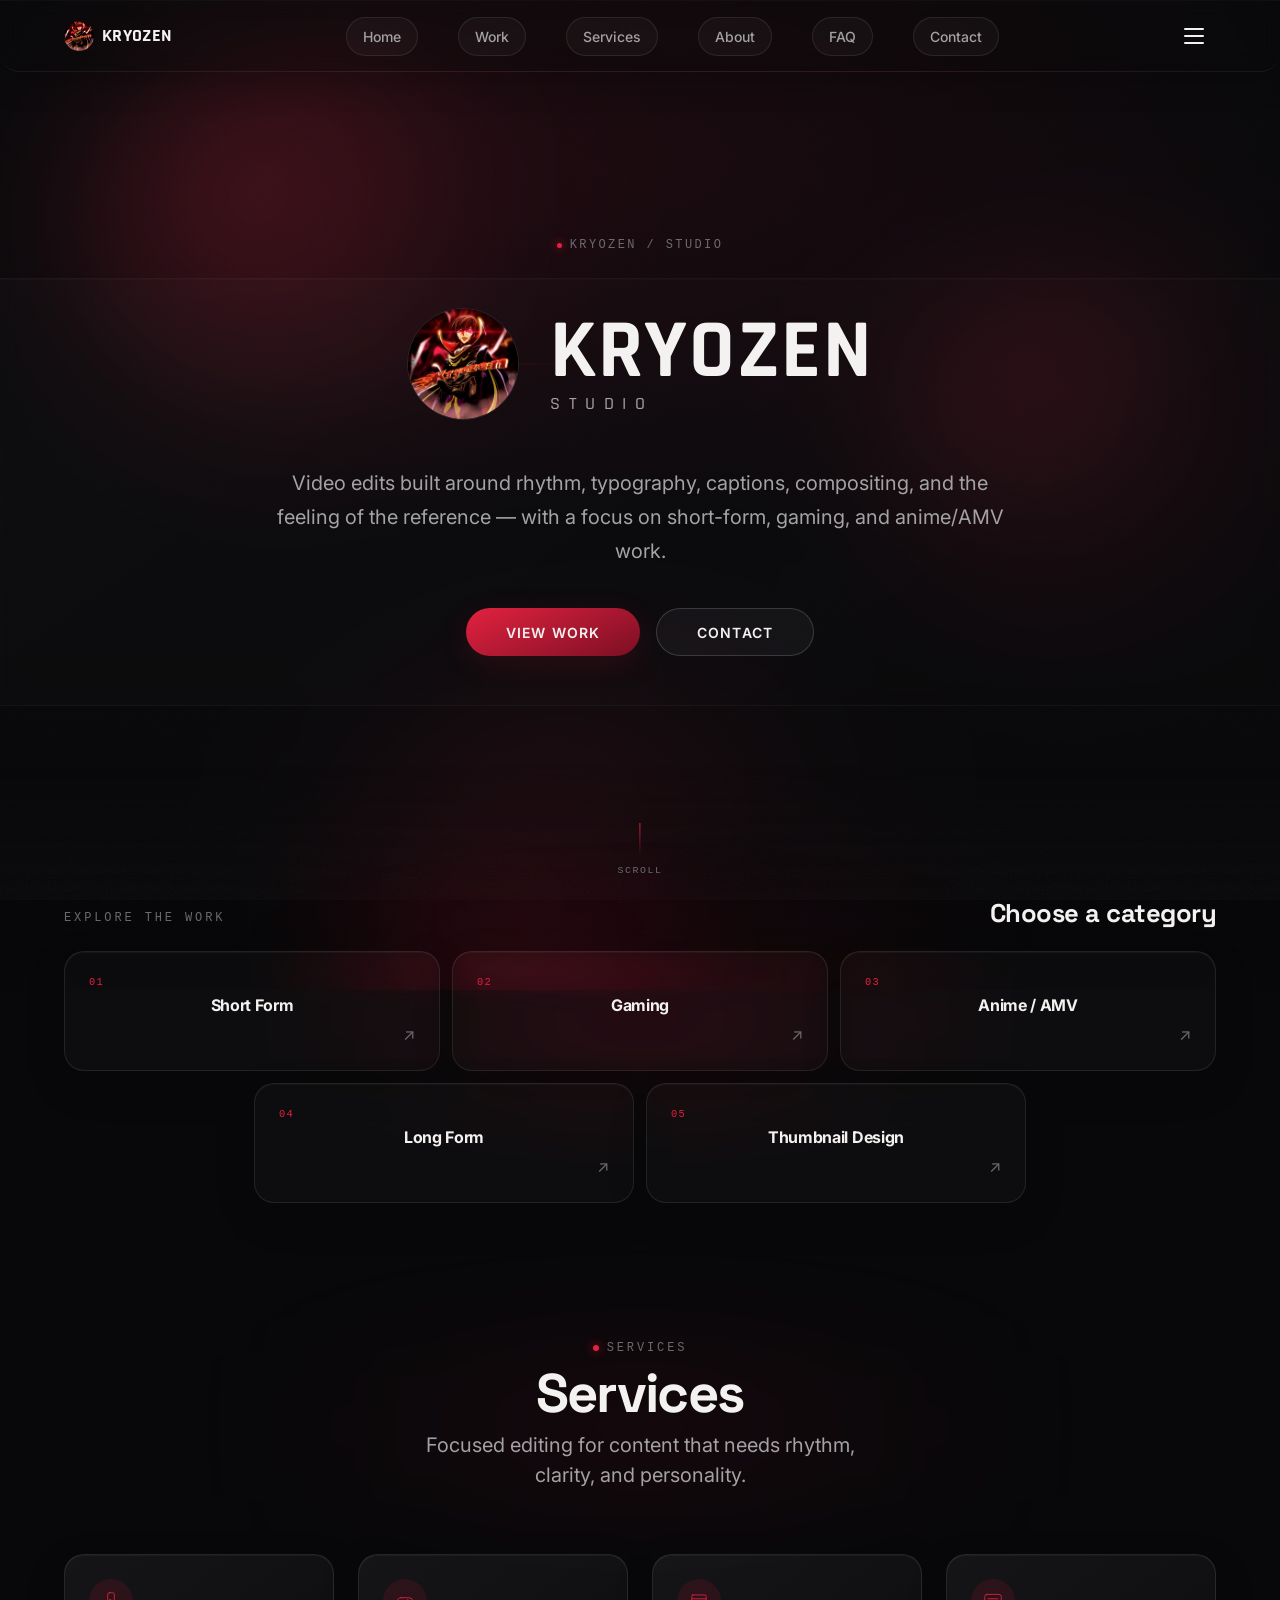
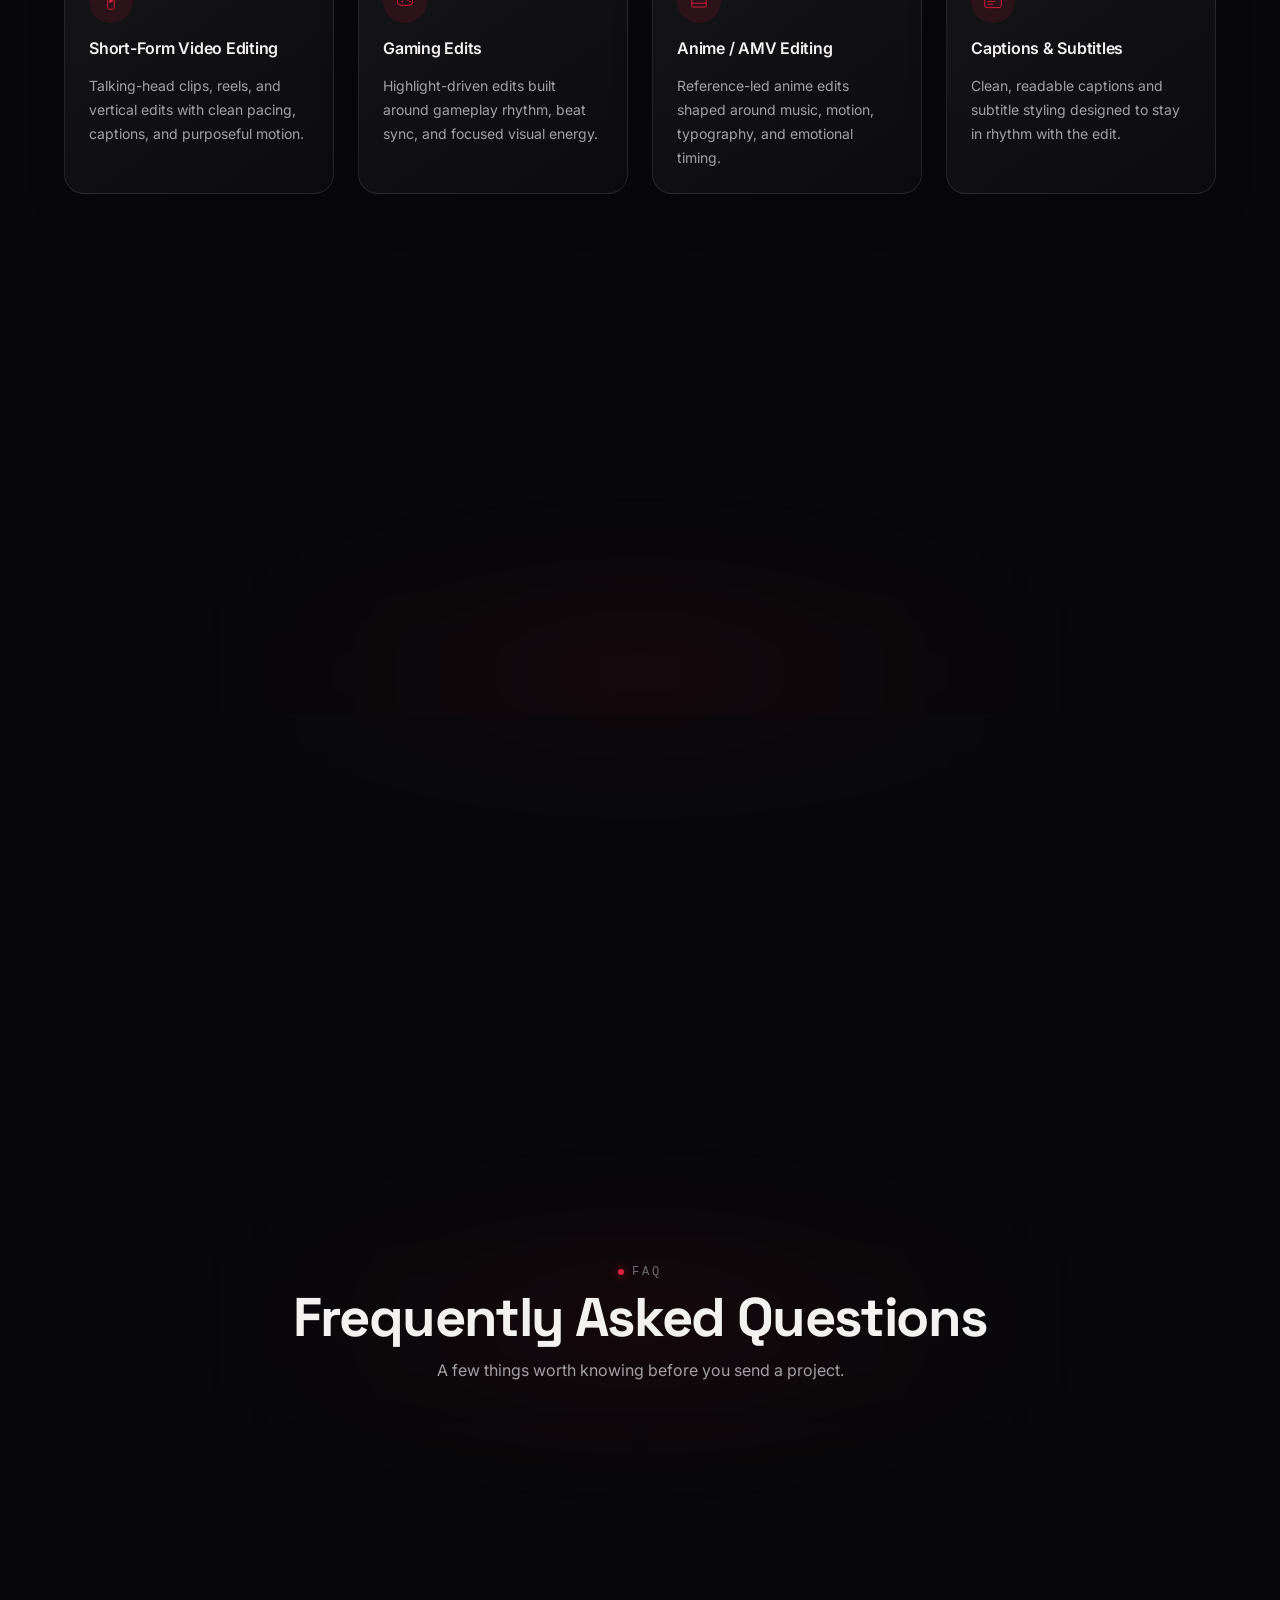
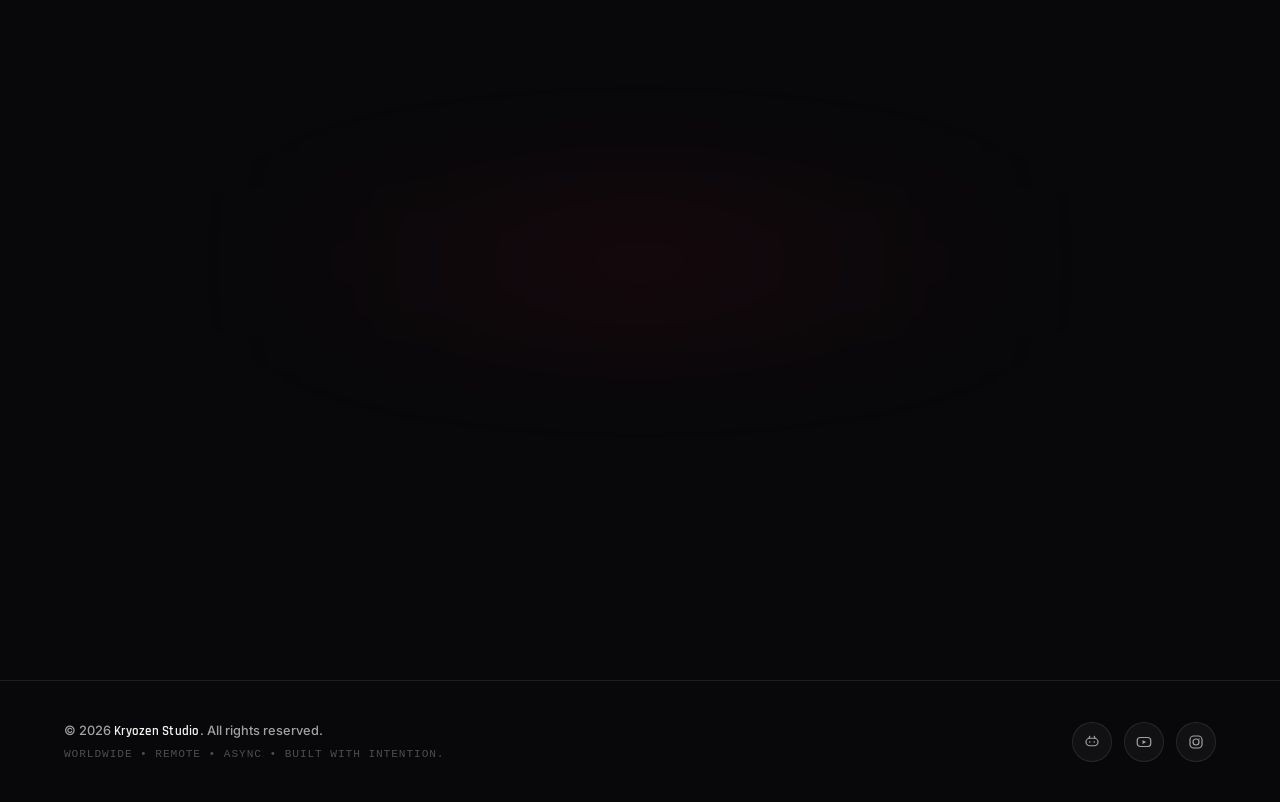
==== commit 24838012: "Fix header blur and update site styling" ====
--- a/index.html
+++ b/index.html
@@ -14,7 +14,7 @@
   <link rel="preconnect" href="https://fonts.googleapis.com" />
   <link rel="preconnect" href="https://fonts.gstatic.com" crossorigin />
   <link
-    href="https://fonts.googleapis.com/css2?family=Space+Grotesk:wght@500;600;700&family=Inter:wght@400;500;600&display=swap"
+    href="https://fonts.googleapis.com/css2?family=Space+Grotesk:wght@500;600;700&family=Rajdhani:wght@500;600;700&family=Inter:wght@400;500;600&display=swap"
     rel="stylesheet"
   />
 
@@ -29,20 +29,20 @@
 
   <!-- CSS load order matters: tokens → reset → base → shared components →
        section files in page order -->
-  <link rel="stylesheet" href="css/variables.css?v=3" />
-  <link rel="stylesheet" href="css/reset.css?v=3" />
-  <link rel="stylesheet" href="css/base.css?v=3" />
-  <link rel="stylesheet" href="css/buttons.css?v=3" />
-  <link rel="stylesheet" href="css/player.css?v=3" />
-  <link rel="stylesheet" href="css/navbar.css?v=3" />
-  <link rel="stylesheet" href="css/hero.css?v=3" />
-  <link rel="stylesheet" href="css/category-strip.css?v=3" />
-  <link rel="stylesheet" href="css/services.css?v=3" />
-  <link rel="stylesheet" href="css/about.css?v=3" />
-  <link rel="stylesheet" href="css/faq.css?v=3" />
-  <link rel="stylesheet" href="css/contact.css?v=3" />
-  <link rel="stylesheet" href="css/footer.css?v=3" />
-  <link rel="stylesheet" href="css/ui-enhancements.css?v=3" />
+  <link rel="stylesheet" href="css/variables.css?v=4" />
+  <link rel="stylesheet" href="css/reset.css?v=4" />
+  <link rel="stylesheet" href="css/base.css?v=4" />
+  <link rel="stylesheet" href="css/buttons.css?v=4" />
+  <link rel="stylesheet" href="css/player.css?v=4" />
+  <link rel="stylesheet" href="css/navbar.css?v=4" />
+  <link rel="stylesheet" href="css/hero.css?v=4" />
+  <link rel="stylesheet" href="css/category-strip.css?v=4" />
+  <link rel="stylesheet" href="css/services.css?v=4" />
+  <link rel="stylesheet" href="css/about.css?v=4" />
+  <link rel="stylesheet" href="css/faq.css?v=4" />
+  <link rel="stylesheet" href="css/contact.css?v=4" />
+  <link rel="stylesheet" href="css/footer.css?v=4" />
+  <link rel="stylesheet" href="css/ui-enhancements.css?v=4" />
 
   <script>
     // Inline & synchronous on purpose — the only exception to "all JS lives
@@ -385,19 +385,19 @@
        others.
   ===================================================================== -->
   <script src="config/site.config.js" defer></script>
-  <script src="js/project-source.js?v=3" defer></script>
-  <script src="js/content-loader.js?v=3" defer></script>
-  <script src="js/work.js?v=3" defer></script>
-  <script src="js/category-strip.js?v=3" defer></script>
-  <script src="js/player.js?v=3" defer></script>
-  <script src="js/services.js?v=3" defer></script>
-  <script src="js/about.js?v=3" defer></script>
-  <script src="js/faq.js?v=3" defer></script>
-  <script src="js/contact.js?v=3" defer></script>
-  <script src="js/reveal.js?v=3" defer></script>
-  <script src="js/navbar.js?v=3" defer></script>
-  <script src="js/hero-pointer.js?v=3" defer></script>
-  <script src="js/spotlight.js?v=3" defer></script>
-  <script src="js/main.js?v=3" defer></script>
+  <script src="js/project-source.js?v=4" defer></script>
+  <script src="js/content-loader.js?v=4" defer></script>
+  <script src="js/work.js?v=4" defer></script>
+  <script src="js/category-strip.js?v=4" defer></script>
+  <script src="js/player.js?v=4" defer></script>
+  <script src="js/services.js?v=4" defer></script>
+  <script src="js/about.js?v=4" defer></script>
+  <script src="js/faq.js?v=4" defer></script>
+  <script src="js/contact.js?v=4" defer></script>
+  <script src="js/reveal.js?v=4" defer></script>
+  <script src="js/navbar.js?v=4" defer></script>
+  <script src="js/hero-pointer.js?v=4" defer></script>
+  <script src="js/spotlight.js?v=4" defer></script>
+  <script src="js/main.js?v=4" defer></script>
 </body>
 </html>
--- a/css/variables.css
+++ b/css/variables.css
@@ -45,8 +45,20 @@
 
   /* ---------------------------------------------------------------------
      TYPOGRAPHY
-  --------------------------------------------------------------------- */
+     --font-display drives every h1-h4/section-title in base.css — kept as
+     a distinct, readable-at-any-size grotesque. --font-brand is separate
+     and scoped ONLY to the literal "KRYOZEN"/"KRYOZEN STUDIO" wordmark
+     (navbar brand word, hero lockup, category-page intro overlay, footer
+     credit) — Rajdhani's condensed, technical letterforms suit a logotype
+     at esports-HUD intensity, but section headings ("Choose a category",
+     "Frequently Asked Questions" etc.) read worse condensed at paragraph-
+     adjacent sizes, hence the split rather than repointing --font-display
+     itself. --ls-brand is Rajdhani-specific tracking: it's already narrow,
+     so brand text uses a small POSITIVE tracking instead of the negative
+     tracking --font-display's headings use — negative tracking on an
+     already-condensed face collides uppercase letterforms (K/R/Y). */
   --font-display: 'Space Grotesk', -apple-system, BlinkMacSystemFont, 'Segoe UI', sans-serif;
+  --font-brand: 'Rajdhani', var(--font-display);
   --font-body: 'Inter', -apple-system, BlinkMacSystemFont, 'Segoe UI', sans-serif;
   --font-mono: ui-monospace, 'SF Mono', Consolas, monospace;
 
@@ -70,6 +82,9 @@
   --ls-normal: 0;
   --ls-wide: 0.08em;
   --ls-widest: 0.24em;
+  /* Positive tracking for the Rajdhani brand wordmark — see --font-brand
+     above for why this is separate from --ls-heading's negative value. */
+  --ls-brand: 0.02em;
 
   /* Weight tokens — headings lean noticeably heavier than body copy so
      scale isn't the only thing doing the hierarchy work (see h1-h4 in
--- a/css/navbar.css
+++ b/css/navbar.css
@@ -96,19 +96,14 @@
   background: transparent;
   -webkit-backdrop-filter: blur(10px) saturate(1.15);
   backdrop-filter: blur(10px) saturate(1.15);
-  /* Own stable GPU compositor layer. translateZ(0) alone has been
-     reported insufficient to stop Android Chrome/WebView from
-     occasionally compositing backdrop-filter against a stale
-     snapshot during fast scroll; pairing it with backface-visibility
-     is the combination consistently cited as forcing a persistent
-     layer rather than an on-again/off-again one. Kept here (rather
-     than dropped as "didn't work last time") because it's still
-     correct hygiene for this layer — it just was never sufficient on
-     its own while background-color and backdrop-filter shared a box. */
-  transform: translateZ(0);
+  /* Keep the blur layer composited, but do not advertise the filter itself
+     as a continuously changing property. `will-change: backdrop-filter`
+     reserves a dedicated filtered surface for the lifetime of the page,
+     which is especially costly on long category pages that already contain
+     several glass surfaces. The filter only changes between the two stable
+     navbar states, so it does not need a permanent `will-change` hint. */
+  transform: translate3d(0, 0, 0);
   backface-visibility: hidden;
-  will-change: backdrop-filter;
-  transition: backdrop-filter var(--duration-base) var(--ease-out);
 }
 
 .navbar--scrolled .navbar__glass {
@@ -206,10 +201,10 @@
 }
 
 .navbar__brand-word {
-  font-family: var(--font-display);
-  font-weight: var(--fw-semibold);
+  font-family: var(--font-brand);
+  font-weight: var(--fw-bold);
   font-size: 1.15rem;
-  letter-spacing: var(--ls-wide);
+  letter-spacing: var(--ls-brand);
   color: var(--color-text-primary);
   white-space: nowrap;
 }
--- a/css/hero.css
+++ b/css/hero.css
@@ -154,15 +154,16 @@
   will-change:clip-path,transform,opacity;
 }
 .hero__wordmark-line--main{
-  font-family:var(--font-display);font-size:clamp(2.35rem,6.5vw,6.6rem);
-  /* Manrope needed heavy negative tracking (-.055em) to read tight
-     because it's a naturally wide, rounded grotesque. Space Grotesk is
-     already compact with squarish counters — carrying over the same
-     -.055em over-compresses it and starts colliding letterforms (K/R/Y
-     in particular) at the hero's largest clamp sizes. --ls-heading
-     (-.03em) is the same tightening intent, calibrated to a font that
-     doesn't need as much help getting there. */
-  line-height:.9;font-weight:var(--fw-bold);letter-spacing:var(--ls-heading);color:var(--color-text-primary);
+  font-family:var(--font-brand);font-size:clamp(2.35rem,6.5vw,6.6rem);
+  /* --font-brand (Rajdhani) replaces --font-display here — see the
+     comment on --font-brand in css/variables.css for why the wordmark
+     specifically gets a different, more condensed/technical face than
+     regular section headings. Rajdhani is already narrow, so tracking
+     switches from --ls-heading's negative value (needed to tighten a
+     wider grotesque) to --ls-brand's small positive value — negative
+     tracking on a face this condensed collides letterforms (K/R/Y)
+     instead of tightening them. */
+  line-height:.9;font-weight:var(--fw-bold);letter-spacing:var(--ls-brand);color:var(--color-text-primary);
   animation:wordmarkReveal 620ms var(--ease-out) 400ms forwards;
 }
 
@@ -197,7 +198,7 @@
   100%{background-position:170% 0}
 }
 .hero__wordmark-line--sub{
-  margin-top:.32rem;font-family:var(--font-display);font-size:clamp(.78rem,1.4vw,1.15rem);
+  margin-top:.32rem;font-family:var(--font-brand);font-size:clamp(.78rem,1.4vw,1.15rem);
   line-height:1;font-weight:var(--fw-medium);letter-spacing:.48em;color:var(--color-text-secondary);
   animation:wordmarkReveal 500ms var(--ease-out) 460ms forwards;
 }
@@ -283,7 +284,7 @@
 @media(max-width:640px){
   .hero__brand-lockup{gap:14px;width:100%;padding-inline:4px}
   .hero__logo-intro{flex-basis:78px;width:78px;height:78px}
-  .hero__wordmark-line--main{font-size:clamp(2.1rem,12vw,3.5rem);letter-spacing:var(--ls-heading)}
+  .hero__wordmark-line--main{font-size:clamp(2.1rem,12vw,3.5rem);letter-spacing:var(--ls-brand)}
   .hero__wordmark-line--sub{font-size:.64rem;letter-spacing:.38em}
   .hero__logo-sweep{left:70%}
   .hero__intro{font-size:1rem;max-width:34ch}
--- a/css/footer.css
+++ b/css/footer.css
@@ -25,13 +25,26 @@
      used before — that was a deliberate choice, not literally the
      browser default, but a bare system monospace still reads as
      generic since nothing about it is actually loaded/branded for this
-     site the way Manrope and Inter are. This is the same font the rest
-     of the site's body text uses, just set small and quiet. */
+     site the way the rest of the type system is. This is the same font
+     the rest of the site's body text uses, just set small and quiet. */
   font-family: var(--font-body);
   font-size: 0.8rem;
   font-weight: 500;
   letter-spacing: var(--ls-normal);
   color: var(--color-text-secondary);
+}
+
+/* Just the studio name within .footer__copy (see setFooterCopyright in
+   js/content-loader.js) — everything else in that line ("© ...", "All
+   rights reserved.") deliberately stays in --font-body; only the brand
+   name itself switches to the Rajdhani wordmark typeface, at a size
+   that still reads quietly rather than shouting a logotype in the
+   footer. */
+.footer__brand {
+  font-family: var(--font-brand);
+  font-weight: var(--fw-semibold);
+  letter-spacing: var(--ls-brand);
+  color: var(--color-text-primary);
 }
 
 .footer__note {
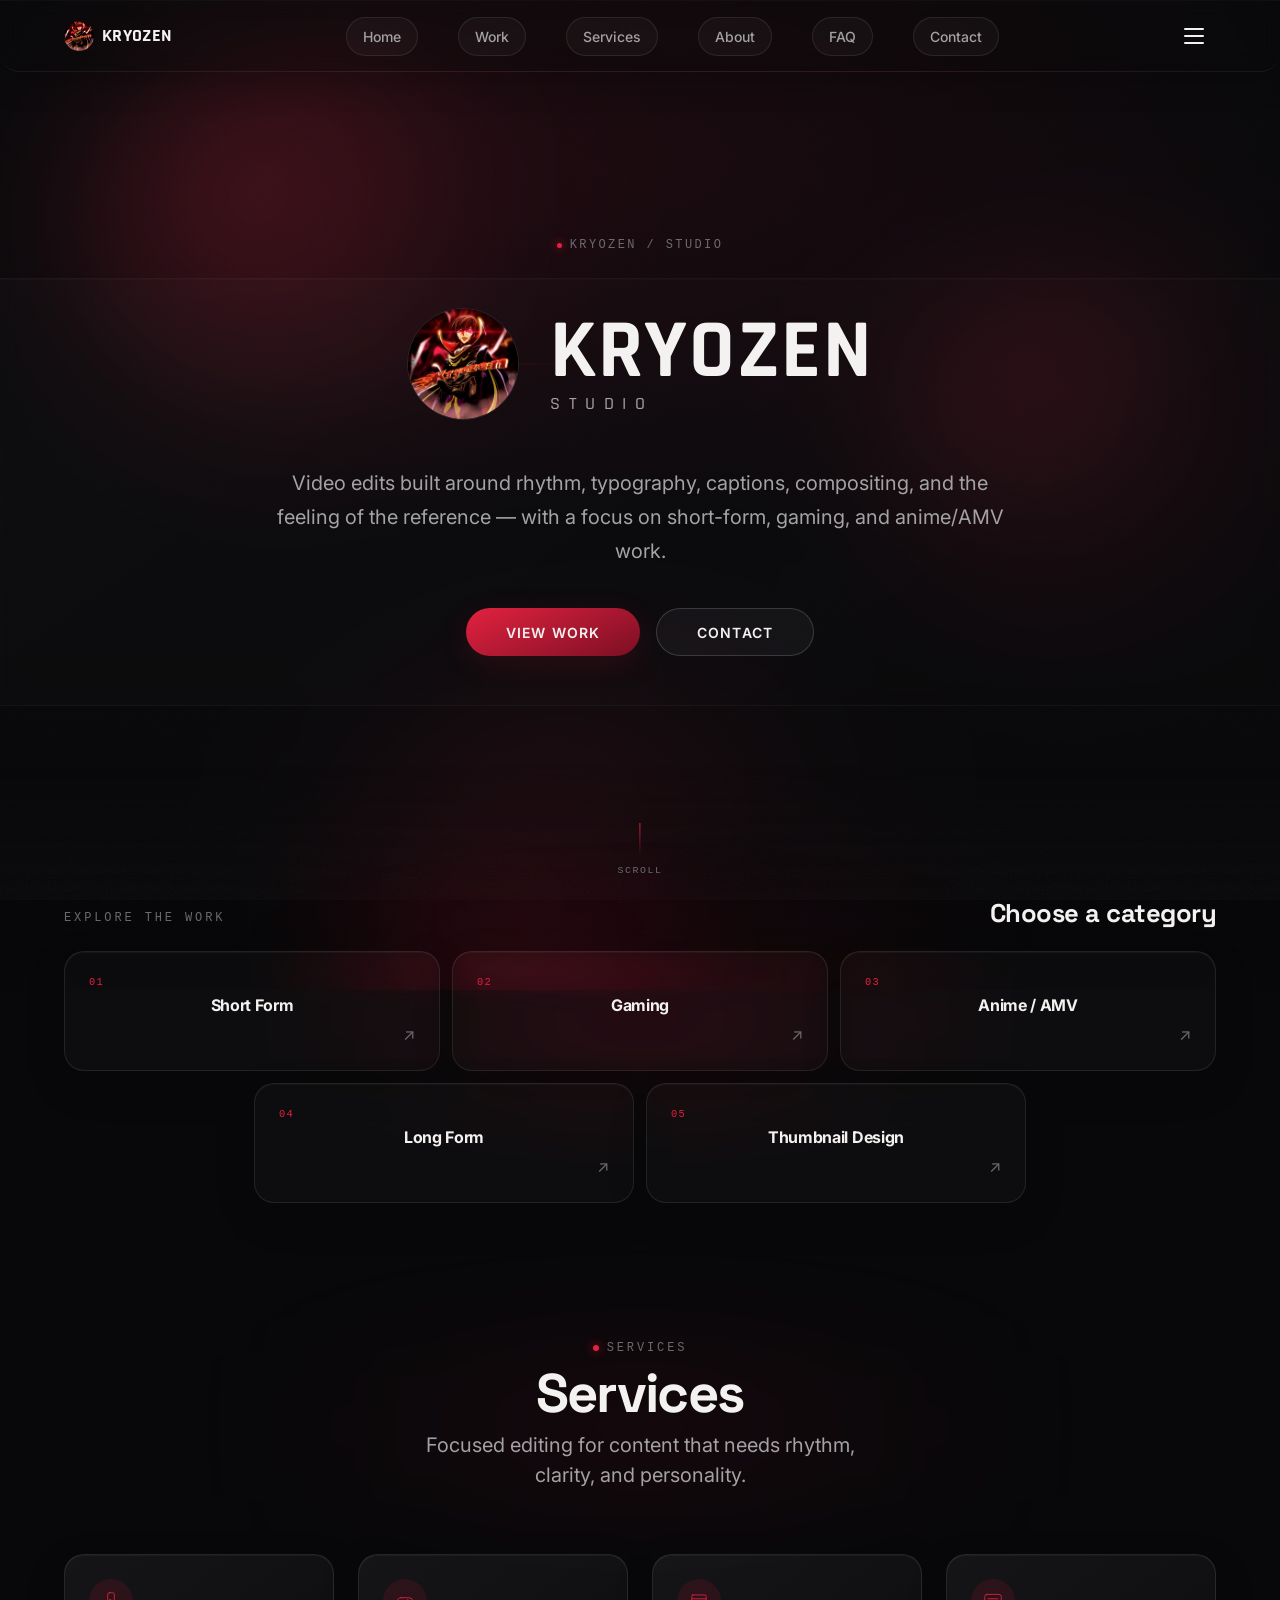
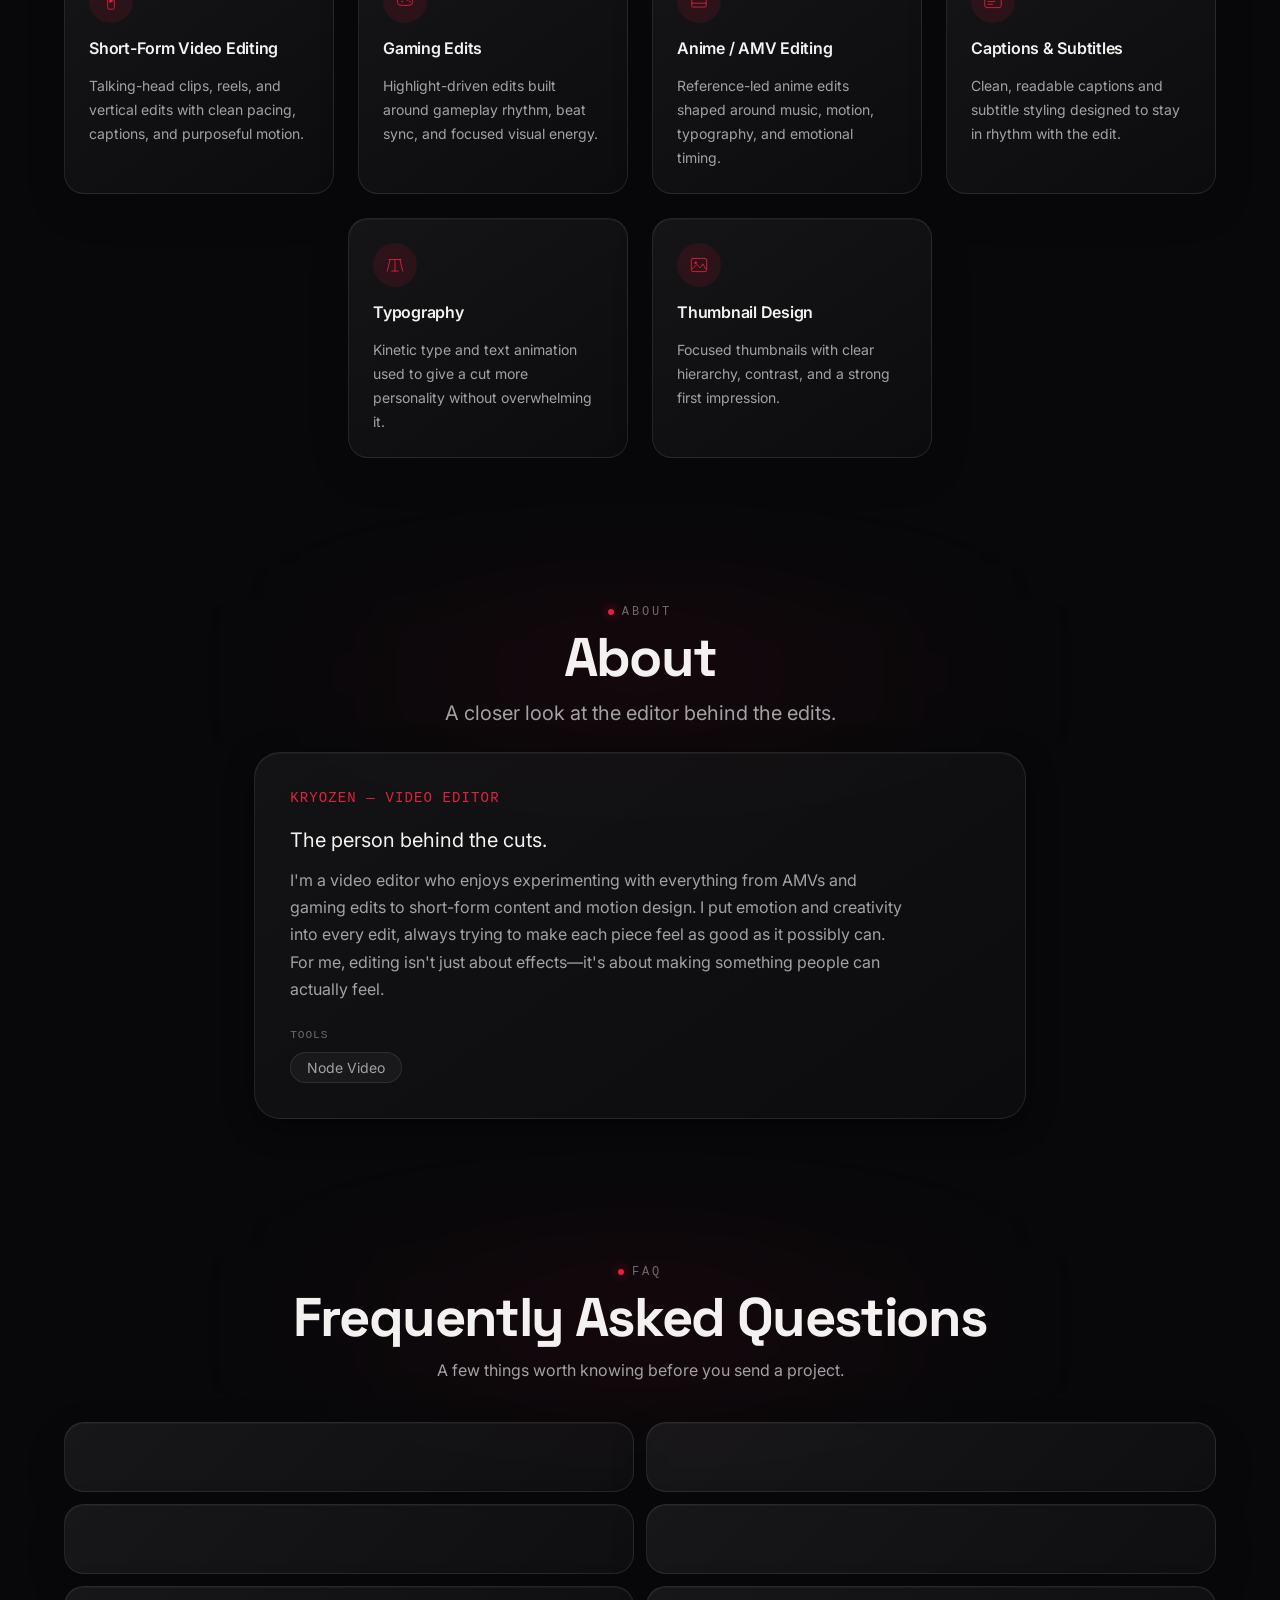
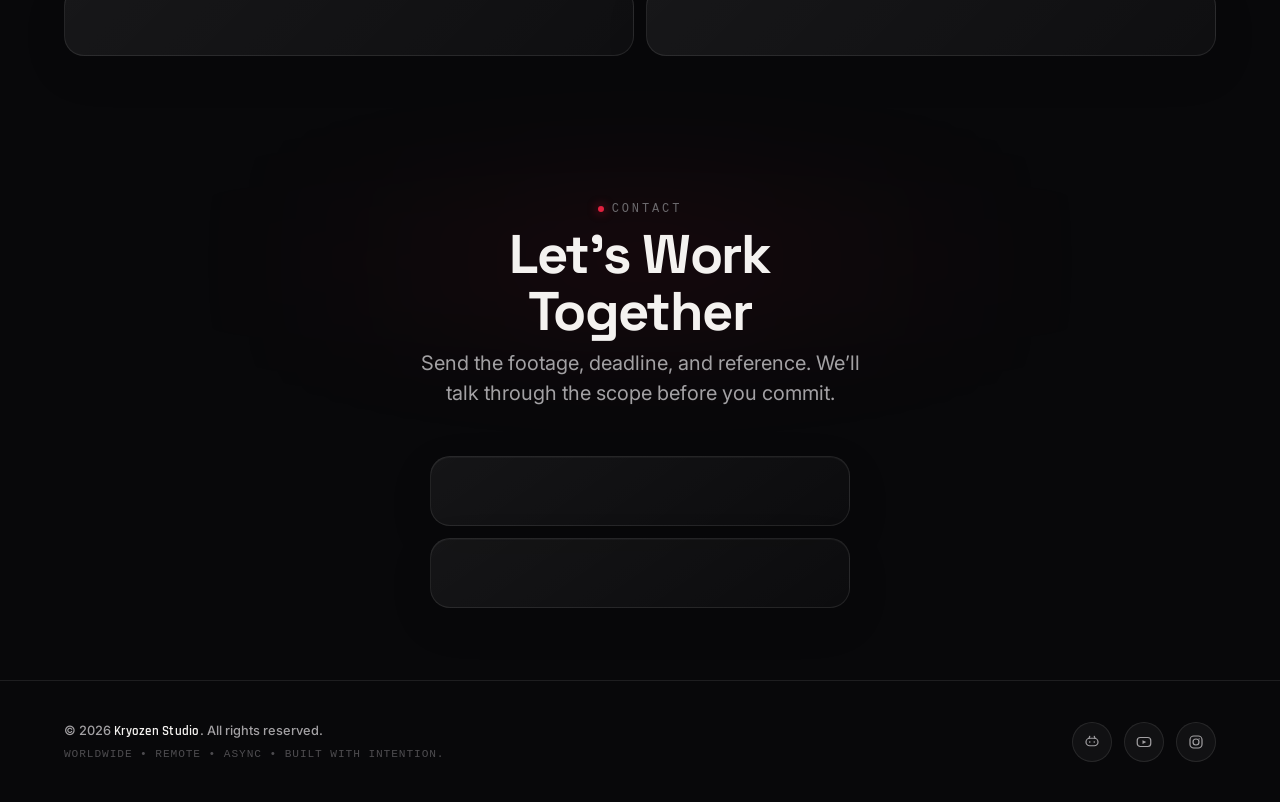
==== commit 06ea2406: "Update portfolio to latest version" ====
--- a/index.html
+++ b/index.html
@@ -29,20 +29,20 @@
 
   <!-- CSS load order matters: tokens → reset → base → shared components →
        section files in page order -->
-  <link rel="stylesheet" href="css/variables.css?v=4" />
-  <link rel="stylesheet" href="css/reset.css?v=4" />
-  <link rel="stylesheet" href="css/base.css?v=4" />
-  <link rel="stylesheet" href="css/buttons.css?v=4" />
-  <link rel="stylesheet" href="css/player.css?v=4" />
-  <link rel="stylesheet" href="css/navbar.css?v=4" />
-  <link rel="stylesheet" href="css/hero.css?v=4" />
-  <link rel="stylesheet" href="css/category-strip.css?v=4" />
-  <link rel="stylesheet" href="css/services.css?v=4" />
-  <link rel="stylesheet" href="css/about.css?v=4" />
-  <link rel="stylesheet" href="css/faq.css?v=4" />
-  <link rel="stylesheet" href="css/contact.css?v=4" />
-  <link rel="stylesheet" href="css/footer.css?v=4" />
-  <link rel="stylesheet" href="css/ui-enhancements.css?v=4" />
+  <link rel="stylesheet" href="css/variables.css?v=5" />
+  <link rel="stylesheet" href="css/reset.css?v=5" />
+  <link rel="stylesheet" href="css/base.css?v=5" />
+  <link rel="stylesheet" href="css/buttons.css?v=5" />
+  <link rel="stylesheet" href="css/player.css?v=5" />
+  <link rel="stylesheet" href="css/navbar.css?v=5" />
+  <link rel="stylesheet" href="css/hero.css?v=5" />
+  <link rel="stylesheet" href="css/category-strip.css?v=5" />
+  <link rel="stylesheet" href="css/services.css?v=5" />
+  <link rel="stylesheet" href="css/about.css?v=5" />
+  <link rel="stylesheet" href="css/faq.css?v=5" />
+  <link rel="stylesheet" href="css/contact.css?v=5" />
+  <link rel="stylesheet" href="css/footer.css?v=5" />
+  <link rel="stylesheet" href="css/ui-enhancements.css?v=5" />
 
   <script>
     // Inline & synchronous on purpose — the only exception to "all JS lives
@@ -385,19 +385,19 @@
        others.
   ===================================================================== -->
   <script src="config/site.config.js" defer></script>
-  <script src="js/project-source.js?v=4" defer></script>
-  <script src="js/content-loader.js?v=4" defer></script>
-  <script src="js/work.js?v=4" defer></script>
-  <script src="js/category-strip.js?v=4" defer></script>
-  <script src="js/player.js?v=4" defer></script>
-  <script src="js/services.js?v=4" defer></script>
-  <script src="js/about.js?v=4" defer></script>
-  <script src="js/faq.js?v=4" defer></script>
-  <script src="js/contact.js?v=4" defer></script>
-  <script src="js/reveal.js?v=4" defer></script>
-  <script src="js/navbar.js?v=4" defer></script>
-  <script src="js/hero-pointer.js?v=4" defer></script>
-  <script src="js/spotlight.js?v=4" defer></script>
-  <script src="js/main.js?v=4" defer></script>
+  <script src="js/project-source.js?v=5" defer></script>
+  <script src="js/content-loader.js?v=5" defer></script>
+  <script src="js/work.js?v=5" defer></script>
+  <script src="js/category-strip.js?v=5" defer></script>
+  <script src="js/player.js?v=5" defer></script>
+  <script src="js/services.js?v=5" defer></script>
+  <script src="js/about.js?v=5" defer></script>
+  <script src="js/faq.js?v=5" defer></script>
+  <script src="js/contact.js?v=5" defer></script>
+  <script src="js/reveal.js?v=5" defer></script>
+  <script src="js/navbar.js?v=5" defer></script>
+  <script src="js/hero-pointer.js?v=5" defer></script>
+  <script src="js/spotlight.js?v=5" defer></script>
+  <script src="js/main.js?v=5" defer></script>
 </body>
 </html>
--- a/css/variables.css
+++ b/css/variables.css
@@ -20,7 +20,22 @@
   --------------------------------------------------------------------- */
   --color-bg: #08080a;              /* page background, near-black */
   --color-bg-elevated: #101012;     /* cards / elevated panels (future use) */
-  --color-bg-glass: rgba(12, 12, 14, 0.55);   /* navbar glass on scroll */
+  --color-bg-glass: rgba(14, 14, 17, 0.64);   /* navbar glass on scroll */
+  /* Bumped from a lower alpha + saturate(1.2): backdrop-filter blur has
+     nothing of its own to render — it distorts whatever color/contrast
+     already exists behind it. Over the hero's gradient+glow it reads as
+     an obvious "frosted" effect; over .category-strip and other
+     sections that paint no background of their own (they just show
+     --color-bg, a near-flat near-black), the exact same blur radius has
+     almost nothing to visibly blur and reads as noticeably weaker glass
+     even though nothing about the effect changed. That's an inherent
+     property of backdrop-filter, not fixable by changing the blur
+     radius. This tint/saturation bump (see .navbar__glass::before in
+     css/navbar.css) is a real, if partial, compensation: a slightly
+     stronger, more saturated tint gives the bar its own visual presence
+     that reads as consistent "glass" regardless of what's scrolled
+     underneath it, rather than relying entirely on backdrop content
+     that isn't always there. */
 
   --color-surface: rgba(255, 255, 255, 0.04);
   --color-surface-border: rgba(255, 255, 255, 0.09);
--- a/css/navbar.css
+++ b/css/navbar.css
@@ -96,14 +96,28 @@
   background: transparent;
   -webkit-backdrop-filter: blur(10px) saturate(1.15);
   backdrop-filter: blur(10px) saturate(1.15);
-  /* Keep the blur layer composited, but do not advertise the filter itself
-     as a continuously changing property. `will-change: backdrop-filter`
-     reserves a dedicated filtered surface for the lifetime of the page,
-     which is especially costly on long category pages that already contain
-     several glass surfaces. The filter only changes between the two stable
-     navbar states, so it does not need a permanent `will-change` hint. */
-  transform: translate3d(0, 0, 0);
+  /* Own stable GPU compositor layer. translateZ(0) + backface-visibility
+     is the pairing consistently cited for keeping Android Chrome/WebView
+     from compositing backdrop-filter against a stale snapshot during
+     fast scroll.
+     will-change:backdrop-filter deliberately removed (was here, plus in
+     every prior attempt at this bar): a `will-change` hint tells the
+     browser to keep a layer permanently promoted and ready, which is
+     the right call for a layer that animates continuously — this one
+     doesn't, it only transitions between two states on scroll. Holding
+     a permanent promotion request open for the entire time the page is
+     visible competes for the same limited backdrop-root budget
+     discussed above (see the earlier note on .category-strip__item
+     etc.) more aggressively than promoting on demand does, so on a long
+     page with several other backdrop-filter surfaces it was making the
+     eviction/rebuild behavior it was meant to prevent more likely, not
+     less. transform+backface-visibility below still give the browser
+     every reason to composite this as its own layer; will-change was
+     the one hint actively working against that on this specific
+     element. */
+  transform: translateZ(0);
   backface-visibility: hidden;
+  transition: backdrop-filter var(--duration-base) var(--ease-out);
 }
 
 .navbar--scrolled .navbar__glass {
@@ -113,8 +127,8 @@
 }
 
 .navbar--scrolled .navbar__glass::before {
-  -webkit-backdrop-filter: blur(var(--blur-glass)) saturate(1.2);
-  backdrop-filter: blur(var(--blur-glass)) saturate(1.2);
+  -webkit-backdrop-filter: blur(var(--blur-glass)) saturate(1.4);
+  backdrop-filter: blur(var(--blur-glass)) saturate(1.4);
 }
 
 /* Signature red edge-glow — a very faint line just beneath the navbar's
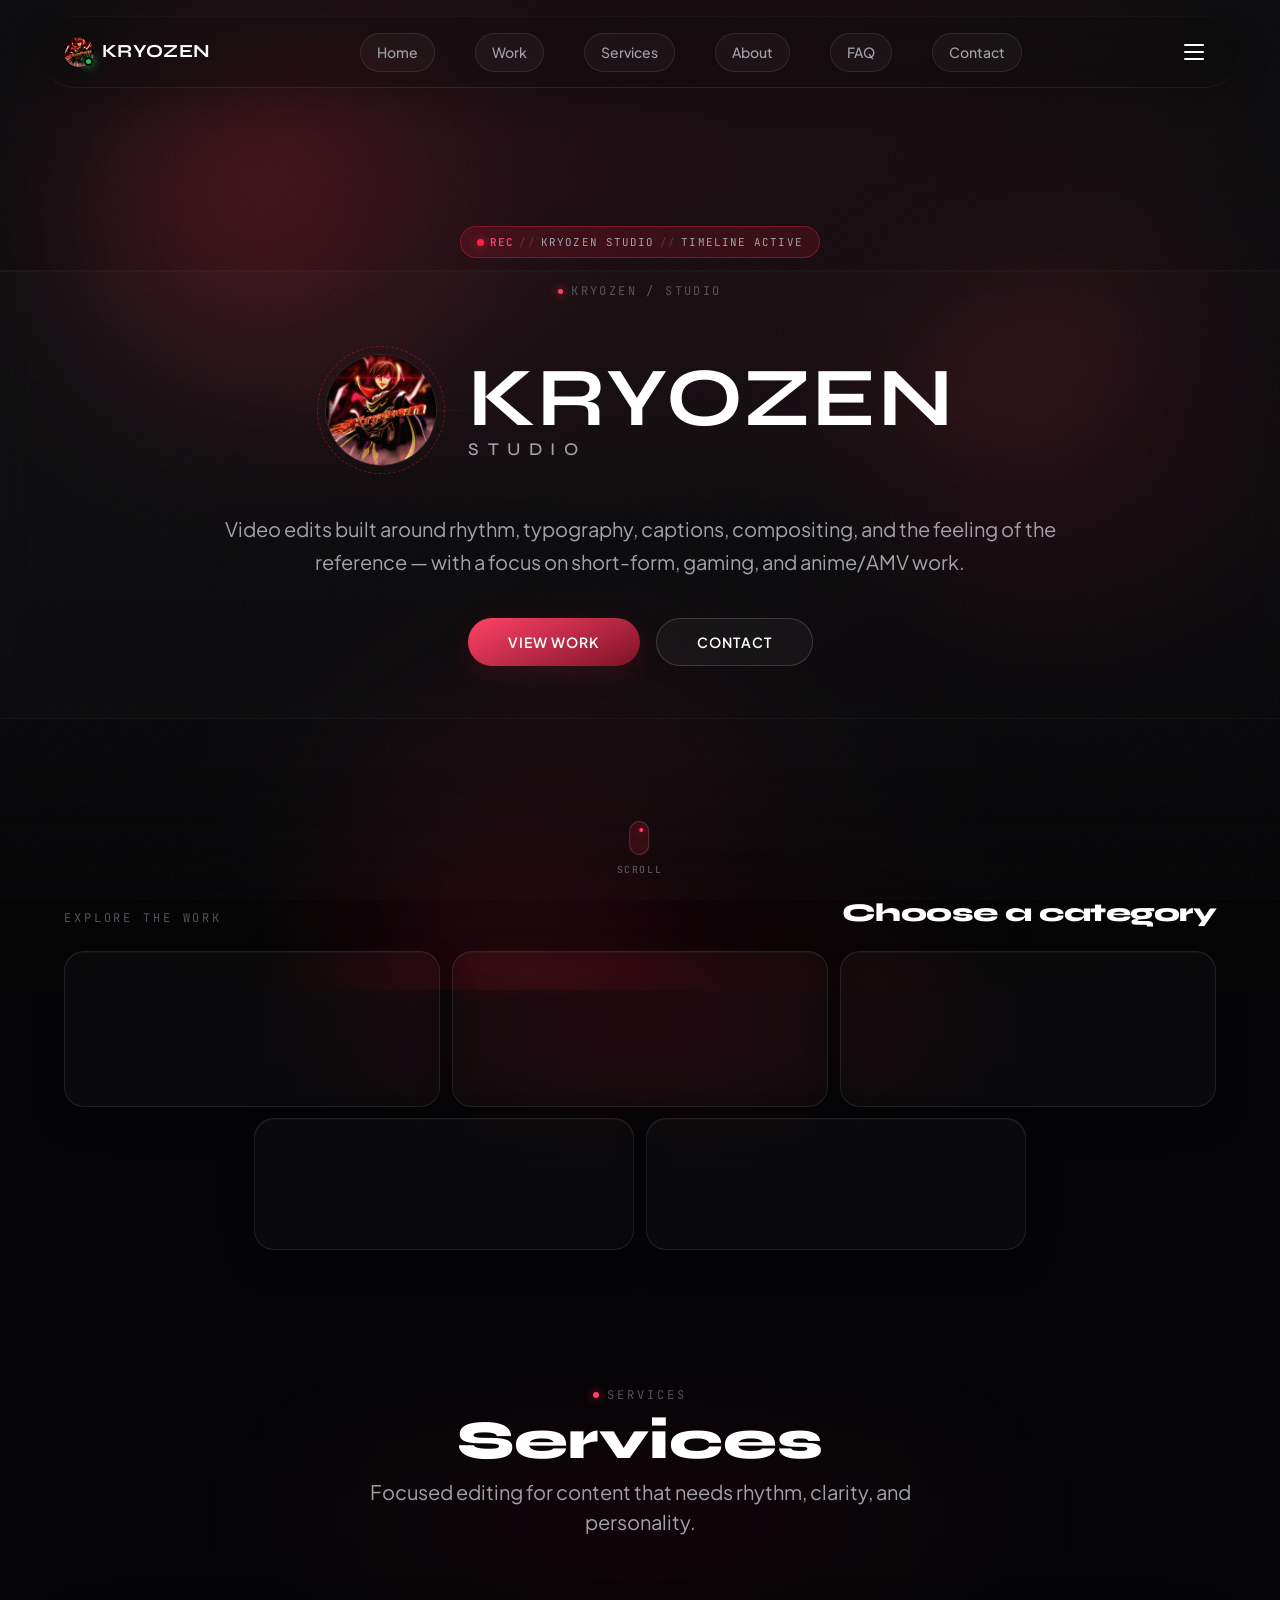
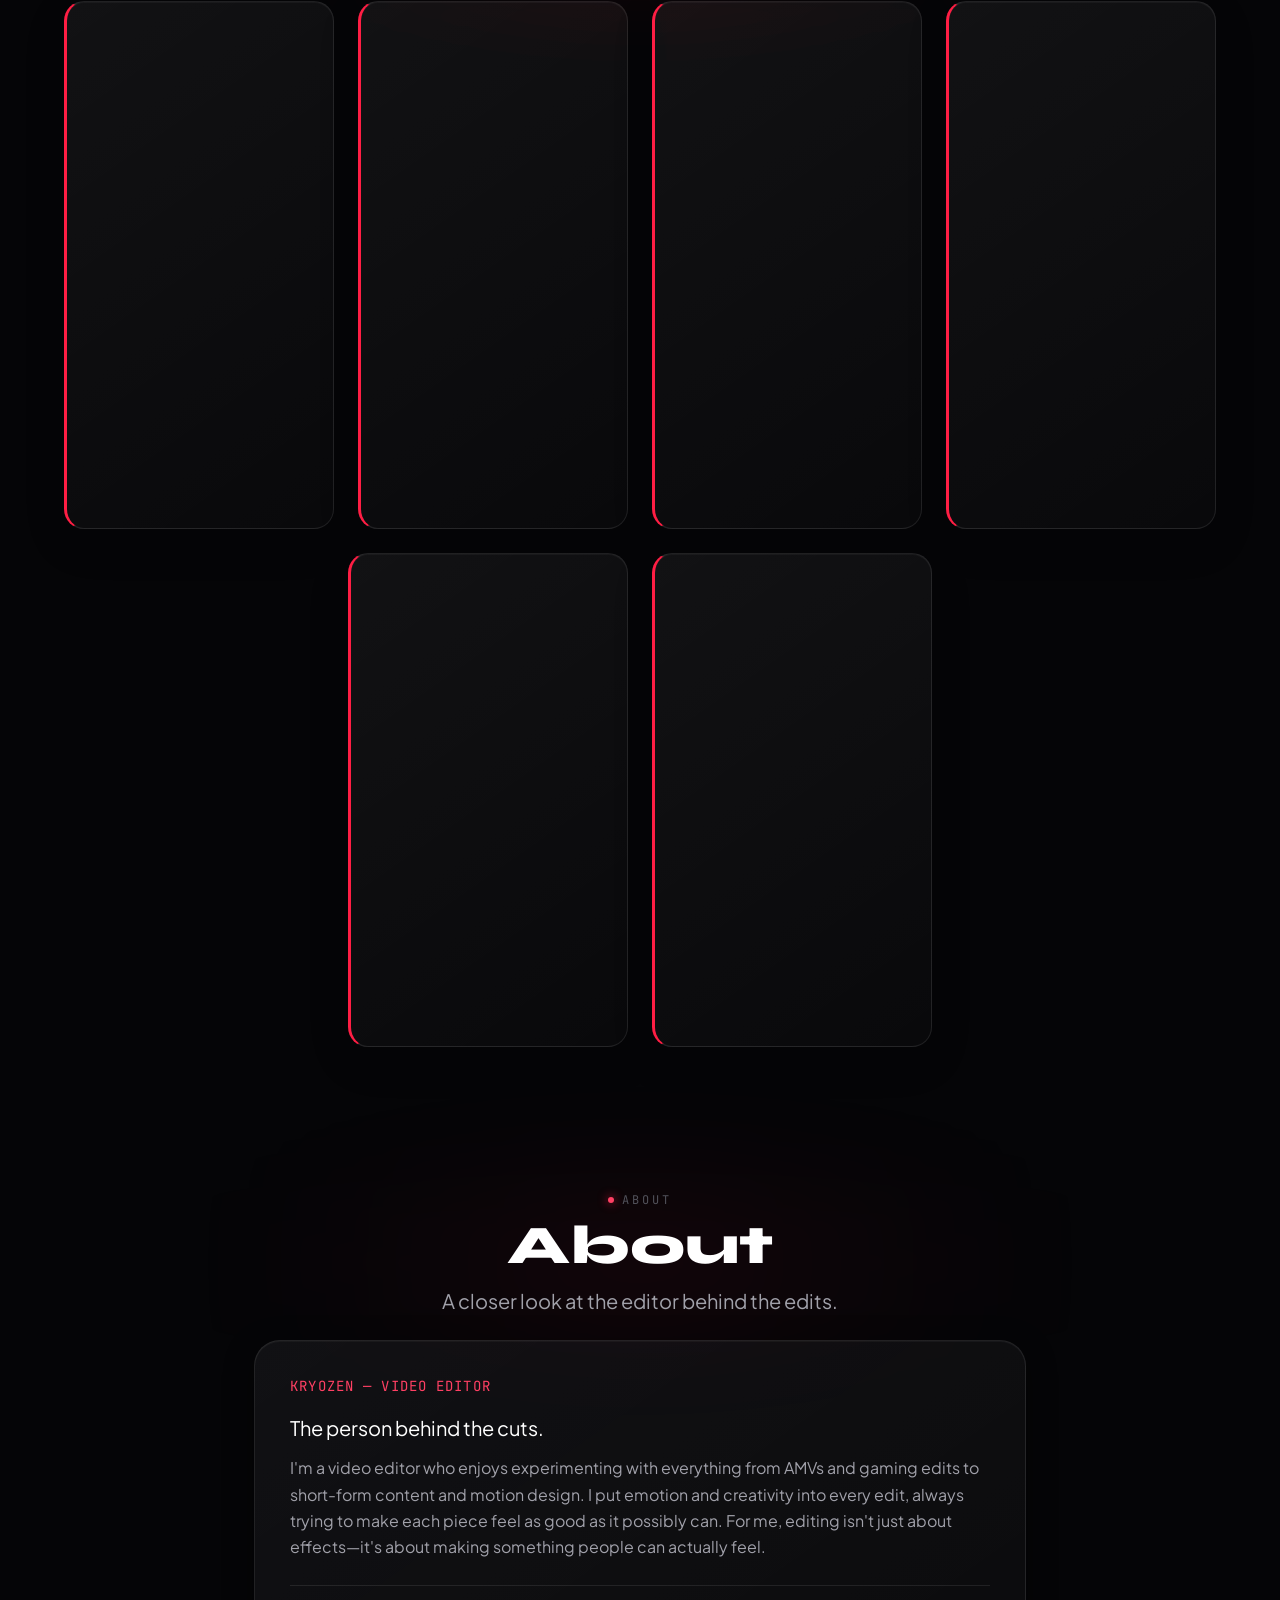
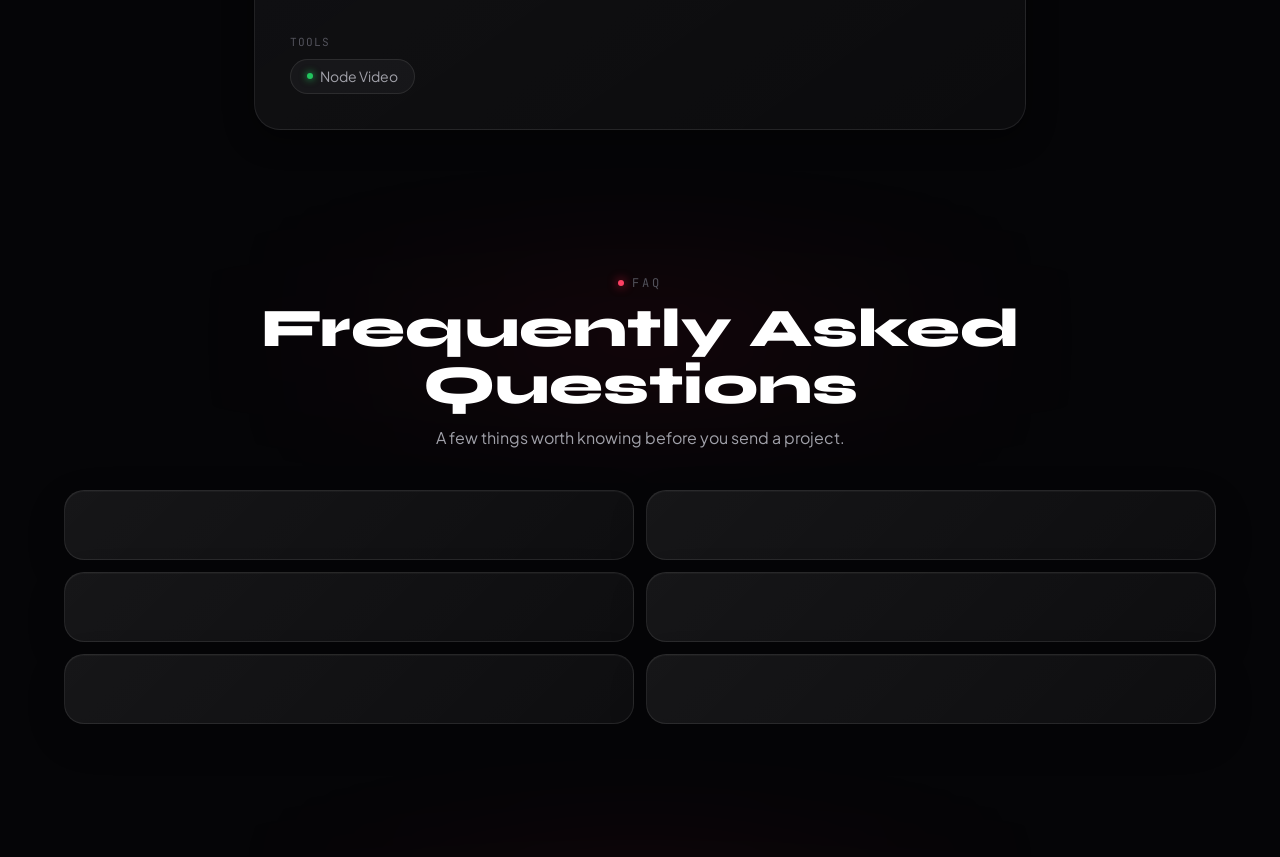
==== commit 60319b18: "Deploy new portfolio version" ====
--- a/index.html
+++ b/index.html
@@ -5,7 +5,7 @@
   <meta name="viewport" content="width=device-width, initial-scale=1, viewport-fit=cover" />
   <title>Kryozen — Video Editing &amp; Post-Production</title>
   <meta name="description" content="Kryozen Studio — video editing for short-form, gaming, and anime/AMV content, with typography, captions, compositing, and thumbnail design." />
-  <meta name="theme-color" content="#08080a" />
+  <meta name="theme-color" content="#050507" />
   <meta name="color-scheme" content="dark" />
 
   <link rel="icon" href="assets/images/logo/logo.svg" type="image/svg+xml" />
@@ -14,7 +14,7 @@
   <link rel="preconnect" href="https://fonts.googleapis.com" />
   <link rel="preconnect" href="https://fonts.gstatic.com" crossorigin />
   <link
-    href="https://fonts.googleapis.com/css2?family=Space+Grotesk:wght@500;600;700&family=Rajdhani:wght@500;600;700&family=Inter:wght@400;500;600&display=swap"
+    href="https://fonts.googleapis.com/css2?family=Syne:wght@600;700;800&family=Plus+Jakarta+Sans:wght@400;500;600&family=JetBrains+Mono:wght@500;600&display=swap"
     rel="stylesheet"
   />
 
@@ -29,20 +29,20 @@
 
   <!-- CSS load order matters: tokens → reset → base → shared components →
        section files in page order -->
-  <link rel="stylesheet" href="css/variables.css?v=5" />
-  <link rel="stylesheet" href="css/reset.css?v=5" />
-  <link rel="stylesheet" href="css/base.css?v=5" />
-  <link rel="stylesheet" href="css/buttons.css?v=5" />
-  <link rel="stylesheet" href="css/player.css?v=5" />
-  <link rel="stylesheet" href="css/navbar.css?v=5" />
-  <link rel="stylesheet" href="css/hero.css?v=5" />
-  <link rel="stylesheet" href="css/category-strip.css?v=5" />
-  <link rel="stylesheet" href="css/services.css?v=5" />
-  <link rel="stylesheet" href="css/about.css?v=5" />
-  <link rel="stylesheet" href="css/faq.css?v=5" />
-  <link rel="stylesheet" href="css/contact.css?v=5" />
-  <link rel="stylesheet" href="css/footer.css?v=5" />
-  <link rel="stylesheet" href="css/ui-enhancements.css?v=5" />
+  <link rel="stylesheet" href="css/variables.css?v=6" />
+  <link rel="stylesheet" href="css/reset.css?v=6" />
+  <link rel="stylesheet" href="css/base.css?v=6" />
+  <link rel="stylesheet" href="css/buttons.css?v=6" />
+  <link rel="stylesheet" href="css/player.css?v=6" />
+  <link rel="stylesheet" href="css/navbar.css?v=6" />
+  <link rel="stylesheet" href="css/hero.css?v=6" />
+  <link rel="stylesheet" href="css/category-strip.css?v=6" />
+  <link rel="stylesheet" href="css/services.css?v=6" />
+  <link rel="stylesheet" href="css/about.css?v=6" />
+  <link rel="stylesheet" href="css/faq.css?v=6" />
+  <link rel="stylesheet" href="css/contact.css?v=6" />
+  <link rel="stylesheet" href="css/footer.css?v=6" />
+  <link rel="stylesheet" href="css/ui-enhancements.css?v=6" />
 
   <script>
     // Inline & synchronous on purpose — the only exception to "all JS lives
@@ -116,16 +116,6 @@
       </div>
     </div>
 
-    <!-- Mobile link strip: same six links as .navbar__links above, shown
-         directly below the bar on screens under 860px (where the row
-         above is hidden) instead of requiring a hamburger tap. See
-         .navbar__mobile-strip in css/navbar.css. -->
-    <nav class="navbar__mobile-strip js-only" id="navbar-mobile-strip" aria-label="Primary">
-      <ul id="navbar-strip-links">
-        <!-- injected by js/content-loader.js from config.nav.links -->
-      </ul>
-    </nav>
-
     <!-- No-JS fallback: static links, visible only when JavaScript is
          unavailable (the dynamic list above depends on config injection). -->
     <nav class="container no-js-fallback" aria-label="Primary">
@@ -141,6 +131,16 @@
       <ul id="navbar-mobile-links">
         <!-- injected by js/content-loader.js -->
       </ul>
+      <div class="navbar__mobile-footer">
+        <div class="navbar__mobile-status">
+          <span class="navbar__mobile-status-dot" id="navbar-drawer-status-dot" aria-hidden="true"></span>
+          <span id="navbar-drawer-status-text">Open for Bookings</span>
+        </div>
+        <a class="navbar__mobile-discord" id="navbar-drawer-discord" href="#" target="_blank" rel="noopener noreferrer">
+          <span>Message on Discord</span>
+        </a>
+        <div class="footer__social" id="navbar-drawer-social" aria-label="Social links"></div>
+      </div>
     </div>
   </header>
 
@@ -152,6 +152,15 @@
       <div class="hero__backdrop" aria-hidden="true"><span class="hero__ambient hero__ambient--one"></span><span class="hero__ambient hero__ambient--two"></span><span class="hero__ambient hero__ambient--three"></span></div>
 
       <div class="container hero__content">
+        <p class="hero__status-pill" aria-hidden="true">
+          <span class="hero__status-rec-dot"></span>
+          <span class="hero__status-rec-label">REC</span>
+          <span class="hero__status-sep">//</span>
+          <span>KRYOZEN STUDIO</span>
+          <span class="hero__status-sep">//</span>
+          <span>TIMELINE ACTIVE</span>
+        </p>
+
         <p class="hero__eyebrow">
           <span class="hero__eyebrow-dot" aria-hidden="true"></span>
           <span id="hero-eyebrow-text">KRYOZEN / STUDIO</span>
@@ -159,6 +168,7 @@
 
         <div class="hero__brand-lockup" aria-hidden="true">
           <div class="hero__logo-intro">
+            <span class="hero__logo-ring"></span>
             <span class="hero__logo-sweep"></span>
             <div class="hero__logo-mark">
               <img
@@ -191,7 +201,9 @@
       </div>
 
       <div class="hero__scroll" aria-hidden="true">
-        <span class="hero__scroll-line"></span>
+        <span class="hero__scroll-capsule">
+          <span class="hero__scroll-dot"></span>
+        </span>
         <span class="hero__scroll-label">Scroll</span>
       </div>
     </section>
@@ -273,6 +285,10 @@
               me, editing isn't just about effects—it's about making something people can
               actually feel.
             </p>
+
+            <!-- Authority stat strip — see cfg.about.stats in
+                 config/site.config.js. Hidden by js/about.js when empty. -->
+            <div class="about__stats" id="about-stats" hidden></div>
 
             <div class="about__software" id="about-software" hidden>
               <p class="about__software-label">Tools</p>
@@ -385,19 +401,19 @@
        others.
   ===================================================================== -->
   <script src="config/site.config.js" defer></script>
-  <script src="js/project-source.js?v=5" defer></script>
-  <script src="js/content-loader.js?v=5" defer></script>
-  <script src="js/work.js?v=5" defer></script>
-  <script src="js/category-strip.js?v=5" defer></script>
-  <script src="js/player.js?v=5" defer></script>
-  <script src="js/services.js?v=5" defer></script>
-  <script src="js/about.js?v=5" defer></script>
-  <script src="js/faq.js?v=5" defer></script>
-  <script src="js/contact.js?v=5" defer></script>
-  <script src="js/reveal.js?v=5" defer></script>
-  <script src="js/navbar.js?v=5" defer></script>
-  <script src="js/hero-pointer.js?v=5" defer></script>
-  <script src="js/spotlight.js?v=5" defer></script>
-  <script src="js/main.js?v=5" defer></script>
+  <script src="js/project-source.js?v=6" defer></script>
+  <script src="js/content-loader.js?v=6" defer></script>
+  <script src="js/work.js?v=6" defer></script>
+  <script src="js/category-strip.js?v=6" defer></script>
+  <script src="js/player.js?v=6" defer></script>
+  <script src="js/services.js?v=6" defer></script>
+  <script src="js/about.js?v=6" defer></script>
+  <script src="js/faq.js?v=6" defer></script>
+  <script src="js/contact.js?v=6" defer></script>
+  <script src="js/reveal.js?v=6" defer></script>
+  <script src="js/navbar.js?v=6" defer></script>
+  <script src="js/hero-pointer.js?v=6" defer></script>
+  <script src="js/spotlight.js?v=6" defer></script>
+  <script src="js/main.js?v=6" defer></script>
 </body>
 </html>
--- a/css/variables.css
+++ b/css/variables.css
@@ -17,9 +17,15 @@
 :root {
   /* ---------------------------------------------------------------------
      COLOR — base surfaces
-  --------------------------------------------------------------------- */
-  --color-bg: #08080a;              /* page background, near-black */
+     Full redesign per the "cinematic dark mode" brief: a genuinely deep,
+     near-pure-black void rather than the previous cooler dark-grey base,
+     plus a dedicated --color-surface-glass token for elevated glass
+     panels (cards), distinct from --color-bg-glass (the navbar's own
+     scroll-state tint, which has its own tuning notes below it).
+  --------------------------------------------------------------------- */
+  --color-bg: #050507;              /* deep void, page background */
   --color-bg-elevated: #101012;     /* cards / elevated panels (future use) */
+  --color-surface-glass: rgba(18, 18, 22, 0.4);   /* elevated glass cards */
   --color-bg-glass: rgba(14, 14, 17, 0.64);   /* navbar glass on scroll */
   /* Bumped from a lower alpha + saturate(1.2): backdrop-filter blur has
      nothing of its own to render — it distorts whatever color/contrast
@@ -40,42 +46,63 @@
   --color-surface: rgba(255, 255, 255, 0.04);
   --color-surface-border: rgba(255, 255, 255, 0.09);
   --color-surface-border-strong: rgba(255, 255, 255, 0.16);
-
-  /* ---------------------------------------------------------------------
-     COLOR — accent (deep cinematic red)
-  --------------------------------------------------------------------- */
-  --color-accent: #c31432;          /* primary accent */
-  --color-accent-dim: #7a0e22;      /* deeper red, used in gradients/shadows */
-  --color-accent-bright: #e2213f;   /* hover / active state */
-  --color-accent-glow: rgba(195, 20, 50, 0.35);
-  --color-accent-glow-soft: rgba(195, 20, 50, 0.14);
+  /* Multi-stop "lit edge" border for glass cards — used as the border-box
+     layer of the two-layer gradient-border technique (see .glass-panel/
+     .glass-card in css/ui-enhancements.css), since a plain CSS border
+     can't itself be a gradient. */
+  --border-gradient-glass: linear-gradient(135deg, rgba(255,255,255,0.08), rgba(255,255,255,0.01) 40%, rgba(225,29,72,0.15) 100%);
+
+  /* ---------------------------------------------------------------------
+     COLOR — accent (two reds, deliberately not one)
+     --color-accent is the punchy "neon" red used for anything that
+     needs to read as a live, active, pressable signal — buttons, the
+     hero's [ REC ] dot, focus states. --color-accent-ambient is a
+     slightly deeper rose used for background glow/border gradients,
+     where the brighter neon would blow out an ambient wash instead of
+     sitting quietly behind content.
+  --------------------------------------------------------------------- */
+  --color-accent: #ff1e44;            /* primary neon red — buttons, REC dot, key highlights */
+  --color-accent-ambient: #e11d48;    /* rgb(225,29,72) — ambient glow / ombre borders */
+  --color-accent-dim: #7a0e22;        /* deeper red, used in gradients/shadows */
+  --color-accent-bright: #ff4064;     /* hover / active state, lighter than the primary neon */
+  --color-crimson-core: #dc2626;
+  --color-crimson-core-deep: #991b1b;
+  --color-accent-glow: rgba(255, 30, 68, 0.35);
+  --color-accent-glow-soft: rgba(255, 30, 68, 0.14);
+  --color-accent-ambient-glow: rgba(225, 29, 72, 0.08);
+  --color-accent-ambient-glow-soft: rgba(239, 68, 68, 0.03);
 
   /* ---------------------------------------------------------------------
      COLOR — text
   --------------------------------------------------------------------- */
-  --color-text-primary: #f4f2f0;
-  --color-text-secondary: #a3a1a4;
-  --color-text-tertiary: #6b696d;
-  --color-text-on-accent: #f4f2f0;
+  --color-text-primary: #ffffff;
+  --color-text-secondary: #a1a1aa;
+  --color-text-tertiary: #52525b;
+  --color-text-on-accent: #ffffff;
 
   /* ---------------------------------------------------------------------
      TYPOGRAPHY
-     --font-display drives every h1-h4/section-title in base.css — kept as
-     a distinct, readable-at-any-size grotesque. --font-brand is separate
-     and scoped ONLY to the literal "KRYOZEN"/"KRYOZEN STUDIO" wordmark
-     (navbar brand word, hero lockup, category-page intro overlay, footer
-     credit) — Rajdhani's condensed, technical letterforms suit a logotype
-     at esports-HUD intensity, but section headings ("Choose a category",
-     "Frequently Asked Questions" etc.) read worse condensed at paragraph-
-     adjacent sizes, hence the split rather than repointing --font-display
-     itself. --ls-brand is Rajdhani-specific tracking: it's already narrow,
-     so brand text uses a small POSITIVE tracking instead of the negative
-     tracking --font-display's headings use — negative tracking on an
-     already-condensed face collides uppercase letterforms (K/R/Y). */
-  --font-display: 'Space Grotesk', -apple-system, BlinkMacSystemFont, 'Segoe UI', sans-serif;
-  --font-brand: 'Rajdhani', var(--font-display);
-  --font-body: 'Inter', -apple-system, BlinkMacSystemFont, 'Segoe UI', sans-serif;
-  --font-mono: ui-monospace, 'SF Mono', Consolas, monospace;
+     Three-role system: --font-display (headings, hero, the brand
+     wordmark, and any "loud" number/label moment) is Syne — punchy,
+     geometric, high visual energy at the weights this site actually
+     uses it at (600-800). --font-body (paragraphs, descriptions) is
+     Plus Jakarta Sans — a warmer, more distinctive neo-grotesque than a
+     neutral UI-tool face, at a relaxed --lh-relaxed line-height for
+     readability. --font-mono (numbered counters, category tags, pill
+     badges, eyebrow labels) is JetBrains Mono, uppercase + wide
+     tracking (--ls-mono-label).
+     --font-brand now simply aliases --font-display: an earlier pass
+     gave the literal "KRYOZEN" wordmark its own separate condensed face
+     (Rajdhani) distinct from section headings, but this design pass
+     folds hero/brand typography into the same "Headings & Display"
+     system the rest of the site's display text uses, per the brief —
+     kept as an alias (rather than deleting the token and hunting down
+     every place that referenced it) so nothing incorrectly falls back
+     to a hardcoded value if a rule was missed. */
+  --font-display: 'Syne', -apple-system, BlinkMacSystemFont, 'Segoe UI', sans-serif;
+  --font-brand: var(--font-display);
+  --font-body: 'Plus Jakarta Sans', -apple-system, BlinkMacSystemFont, 'Segoe UI', sans-serif;
+  --font-mono: 'JetBrains Mono', ui-monospace, 'SF Mono', Consolas, monospace;
 
   /* Fluid type scale — clamp(min, preferred, max) */
   --fs-hero: clamp(3.25rem, 7vw + 1rem, 8.25rem);
@@ -89,17 +116,31 @@
   --lh-tight: 1.05;
   --lh-snug: 1.2;
   --lh-normal: 1.5;
-  --lh-relaxed: 1.7;
+  /* Bumped 1.7 → 1.65 to match the brief's explicit body line-height —
+     close enough to the previous value that no paragraph reflows
+     awkwardly, but it's now a deliberate spec number, not a rounder
+     one that happened to look fine. */
+  --lh-relaxed: 1.65;
 
   --ls-tight: -0.02em;
-  --ls-heading: -0.03em;
+  /* Was a tightening (negative) value calibrated for Space Grotesk, a
+     wide grotesque that needed compression to read as "punchy". Syne is
+     a display face that's already expressive/wide at heavier weights —
+     the brief asks for "high tracking energy," which for Syne means
+     not fighting its natural spacing rather than tightening it further.
+     Neutral 0 lets Syne's own proportions carry the energy. */
+  --ls-heading: 0;
   --ls-heading-sm: -0.015em;
   --ls-normal: 0;
   --ls-wide: 0.08em;
   --ls-widest: 0.24em;
-  /* Positive tracking for the Rajdhani brand wordmark — see --font-brand
-     above for why this is separate from --ls-heading's negative value. */
+  /* Brand wordmark tracking — see --font-brand above; kept distinct from
+     --ls-heading in case a future pass splits the two fonts again. */
   --ls-brand: 0.02em;
+  /* Mono tech/meta labels (counters, category tags, pill badges) — the
+     brief's explicit 0.1em, its own token rather than reusing
+     --ls-wide's 0.08em so it can be tuned independently later. */
+  --ls-mono-label: 0.1em;
 
   /* Weight tokens — headings lean noticeably heavier than body copy so
      scale isn't the only thing doing the hierarchy work (see h1-h4 in
@@ -108,13 +149,11 @@
   --fw-medium: 500;
   --fw-semibold: 600;
   --fw-bold: 700;
-  /* Space Grotesk (see --font-display) only ships up to 700 — no 800/900
-     cut exists. Loading a weight the font doesn't have makes the browser
-     synthesize (faux-bold) it instead, which looks uneven/blurry
-     compared to a real cut. --fw-black now equals --fw-bold so every
-     h1-h4 (base.css) request resolves to a weight that actually ships,
-     rather than one Space Grotesk has to fake. */
-  --fw-black: 700;
+  /* Syne ships a real 800 (unlike the previous Space Grotesk, which
+     topped out at 700 and forced this token down to avoid browser-
+     synthesized faux-bold) — h1-h4 get their intended heavier weight
+     back as an actual font cut. */
+  --fw-black: 800;
 
   /* ---------------------------------------------------------------------
      SPACING SCALE
@@ -158,16 +197,24 @@
   --shadow-md: 0 8px 30px rgba(0, 0, 0, 0.45);
   --shadow-lg: 0 20px 60px rgba(0, 0, 0, 0.55);
   --shadow-accent: 0 8px 30px var(--color-accent-glow-soft);
+  /* Hover/active edge glow for interactive cards — the brief's explicit
+     "dynamic red edge illumination". */
+  --shadow-glow-accent: 0 0 30px -5px rgba(255, 30, 68, 0.2);
 
   /* Cursor-tracked card spotlight (css/ui-enhancements.css, js/spotlight.js) */
   --spotlight-size: 380px;
-  --spotlight-color: rgba(226, 33, 63, 0.16);
+  --spotlight-color: rgba(255, 30, 68, 0.16);
 
   /* ---------------------------------------------------------------------
      GLASSMORPHISM
   --------------------------------------------------------------------- */
   --blur-glass: 16px;
   --blur-glass-strong: 28px;
+  /* Elevated glass cards (services/category/FAQ/etc.) — stronger blur +
+     saturate than the navbar's, since these sit further from the eye's
+     "is this readable" scrutiny and are meant to feel like a heavier,
+     more tactile pane of glass per the brief. */
+  --blur-card: 24px;
 
   /* ---------------------------------------------------------------------
      MOTION
@@ -200,7 +247,6 @@
   --------------------------------------------------------------------- */
   --navbar-h-desktop: 72px;   /* .navbar__inner height at >=860px */
   --navbar-h-mobile: 64px;    /* .navbar__inner height at <=859px */
-  --navbar-strip-h: 44px;     /* .navbar__mobile-strip height, <=859px only */
 
   /* ---------------------------------------------------------------------
      Z-INDEX SCALE
--- a/css/base.css
+++ b/css/base.css
@@ -91,10 +91,12 @@
 /* ---------------------------------------------------------------------
    ANCHOR OFFSET — keeps in-page links from landing under the fixed navbar.
    Applied to every element with an id rather than per-section, so future
-   sections get correct offset scrolling automatically. 88px/124px = the
-   navbar's own height (--navbar-h-desktop/--navbar-h-mobile, plus
-   --navbar-strip-h on mobile — see navbar.css) with ~16px breathing room
-   on top, kept in sync with those same tokens rather than guessed.
+   sections get correct offset scrolling automatically. 88px/80px = the
+   navbar's own height (--navbar-h-desktop/--navbar-h-mobile — the mobile
+   link strip that used to add --navbar-strip-h here was removed as part
+   of the "double header" fix, see PROJECT_RULES.md → Navbar) with ~16px
+   breathing room on top, kept in sync with those same tokens rather than
+   guessed.
 --------------------------------------------------------------------- */
 [id] {
   scroll-margin-top: calc(var(--navbar-h-desktop) + 16px);
@@ -102,7 +104,7 @@
 
 @media (max-width: 859px) {
   [id] {
-    scroll-margin-top: calc(var(--navbar-h-mobile) + var(--navbar-strip-h) + 16px);
+    scroll-margin-top: calc(var(--navbar-h-mobile) + 16px);
   }
 }
 
@@ -201,8 +203,8 @@
   inset: 0;
   z-index: var(--z-overlay);
   pointer-events: none;
-  opacity: 0.05;
-  mix-blend-mode: overlay;
+  opacity: 0.04;
+  mix-blend-mode: screen;
   background-image: url("data:image/svg+xml;utf8,<svg xmlns='http://www.w3.org/2000/svg' width='120' height='120'><filter id='n'><feTurbulence type='fractalNoise' baseFrequency='0.85' numOctaves='2' stitchTiles='stitch'/></filter><rect width='100%25' height='100%25' filter='url(%23n)'/></svg>");
   background-size: 180px 180px;
   /* Real film grain flickers frame to frame rather than sitting still —
--- a/css/buttons.css
+++ b/css/buttons.css
@@ -37,7 +37,7 @@
 
 .btn:active {
   transition: transform 90ms var(--ease-out);
-  transform: translate(var(--magnet-x, 0px), var(--magnet-y, 0px)) scale(0.97);
+  transform: translate(var(--magnet-x, 0px), var(--magnet-y, 0px)) scale(0.95);
 }
 
 /* Primary — solid deep red, the site's single loudest element besides the
@@ -76,7 +76,10 @@
   transform: translate(var(--magnet-x, 0px), var(--magnet-y, 0px)) translateY(-1px) scale(1.01);
 }
 
-/* Secondary — glass outline, quieter, sits next to primary. */
+/* Secondary — glass outline, quieter, sits next to primary. Border is
+   deliberately just 1px ("razor-thin" per the brief) rather than the
+   heavier treatment primary gets, since this button is meant to read
+   as the quiet option next to it. */
 .btn--secondary {
   background: var(--color-surface);
   border: 1px solid var(--color-surface-border-strong);
@@ -85,9 +88,13 @@
   backdrop-filter: blur(var(--blur-glass));
 }
 
+/* Hover fill is a dark crimson tint (--color-accent-glow-soft), not a
+   plain white/glass brighten — per the brief, this button should still
+   read as part of the same red identity as the primary CTA even in its
+   quieter, outlined resting state. */
 .btn--secondary:hover,
 .btn--secondary:focus-visible {
-  background: rgba(255, 255, 255, 0.08);
+  background: var(--color-accent-glow-soft);
   border-color: var(--color-accent-bright);
   transform: translate(var(--magnet-x, 0px), var(--magnet-y, 0px)) translateY(-1px) scale(1.01);
 }
--- a/css/navbar.css
+++ b/css/navbar.css
@@ -153,7 +153,7 @@
 }
 
 /* Root-cause fix, not a per-list patch: every nav link list in this file
-   (.navbar__links, .navbar__mobile-panel > ul, .navbar__mobile-strip > ul)
+   (.navbar__links, .navbar__mobile-panel > ul)
    is built by js/content-loader.js appending raw <li> elements with no
    list-style reset of their own — only the mobile strip's own stylesheet
    rule happened to include one. One unconditional reset here covers all
@@ -191,6 +191,30 @@
   align-items: center;
   gap: var(--space-2xs);
   flex-shrink: 0;
+  position: relative;
+}
+
+/* "Live pulse dot" on the brand mark — a small always-on status light
+   at the mark's bottom-right corner, independent of the mobile drawer's
+   own (larger, labeled) availability pill. content-only pseudo-element
+   on .navbar__brand rather than a child of .navbar__brand-mark itself:
+   that element has overflow:hidden to clip the logo image into a
+   circle, which would clip this dot too if it lived inside it. Offset
+   is tuned for the 30px mark; the <=360px override below re-tunes it
+   for the smaller 26px mark defined in the same breakpoint. */
+.navbar__brand::after {
+  content: "";
+  position: absolute;
+  left: 20px;
+  top: 20px;
+  width: 9px;
+  height: 9px;
+  border-radius: 50%;
+  background: #22c55e;
+  border: 2px solid var(--color-bg);
+  box-shadow: 0 0 8px 1px rgba(34, 197, 94, 0.65);
+  pointer-events: none;
+  animation: mobileStatusPulse 2.2s var(--ease-in-out) infinite;
 }
 
 .navbar__brand-mark {
@@ -233,16 +257,16 @@
 }
 
 .navbar__link {
-  /* Matches .navbar__strip-link's pill treatment below almost exactly —
-     same border/background/radius pattern, same aria-current colors —
-     rather than the plain-text-plus-underline treatment this used to
-     have. Mobile's nav items were always individual glass pills;
-     desktop's were just colored text with a hover underline, which is
-     why the glassmorphism looked like it "disappeared" on desktop even
-     though the navbar's own background blur was working correctly the
-     whole time — it was never about the bar, it was about each link
-     never having its own glass shape to begin with. No backdrop-filter
-     here on purpose, matching the mobile pill (which doesn't have one
+  /* Same glass-pill treatment the mobile drawer's nav items use — border/
+     background/radius pattern, aria-current colors — rather than the
+     plain-text-plus-underline treatment this used to have. Mobile's nav
+     items were always individual glass pills; desktop's were just
+     colored text with a hover underline, which is why the glassmorphism
+     looked like it "disappeared" on desktop even though the navbar's
+     own background blur was working correctly the whole time — it was
+     never about the bar, it was about each link never having its own
+     glass shape to begin with. No backdrop-filter here on purpose,
+     matching the mobile pill (which doesn't have one
      either): the blur comes once from .navbar itself; six more blur
      regions layered on top would be both inconsistent with mobile and
      needlessly expensive. */
@@ -343,11 +367,10 @@
   left: 0;
   right: 0;
   z-index: calc(var(--z-nav) - 1);
-  /* Top offset must clear the actual rendered bar: desktop-width panel
-     opens (the hamburger stays reachable at every width — see the
-     860px note below) sit under the 72px bar; mobile-width opens sit
-     under the 64px bar plus the 44px link strip. The <=859px override
-     just below supplies that second case. */
+  /* Top offset must clear the actual rendered bar — at desktop widths
+     that's the floating dock's own 16px top inset plus its 72px height
+     (see the 860px override below); at mobile it's just the 64px bar,
+     which sits flush at the very top of the viewport. */
   padding: calc(var(--navbar-h-desktop) + env(safe-area-inset-top, 0)) var(--container-padding) var(--space-xl);
   /* Fully opaque, not just "near-opaque": at 0.97 (the previous value)
      the panel still let a faint blurred "ghost" of whatever bright,
@@ -359,8 +382,16 @@
      covered a narrow mobile viewport; restoring it on desktop (this
      file's 860px block) means it now sits over a much wider slice of
      the hero, including the brightest elements, where that haze reads
-     as rough rather than "atmospheric." */
-  background: rgb(8, 8, 10);
+     as rough rather than "atmospheric."
+     Layered a crimson vignette on top of the opaque base per the
+     "cinematic overlay" brief — a flat black full-screen panel read as
+     inert; a soft red glow seeping in from the top edge gives it the
+     same ambient-light-source language as the hero backdrop and the
+     card hover glows, so the drawer feels like part of the same world
+     rather than a generic system sheet dropped on top of it. */
+  background:
+    radial-gradient(ellipse 85% 55% at 50% 0%, var(--color-accent-ambient-glow), transparent 68%),
+    rgb(6, 6, 8);
   -webkit-backdrop-filter: blur(var(--blur-glass-strong));
   backdrop-filter: blur(var(--blur-glass-strong));
   border-bottom: 1px solid var(--color-surface-border);
@@ -427,21 +458,70 @@
 .navbar__mobile-panel > ul > li:nth-child(5) { transition-delay: 190ms; }
 .navbar__mobile-panel > ul > li:nth-child(6) { transition-delay: 225ms; }
 
+/* Large staggered nav items, "01 // HOME" style: a monospace accent-red
+   index + separator, then the label in the display face at a much
+   larger size than the old plain 1.75rem text — the brief specifically
+   asks for ~2.5rem here. clamp() keeps it from overflowing on the
+   smallest phones while still reading as "big" on anything larger. */
 .navbar__mobile-link {
-  display: block;
+  display: flex;
+  align-items: baseline;
+  gap: 0.6rem;
   width: 100%;
+  padding: 14px 0;
+  line-height: 1.1;
+  position: relative;
+  transition: transform 90ms var(--ease-out), opacity var(--duration-fast) var(--ease-out);
+}
+
+.navbar__mobile-link-num {
+  font-family: var(--font-mono);
+  font-size: 0.85rem;
+  font-weight: 600;
+  letter-spacing: var(--ls-mono-label);
+  color: var(--color-accent-bright);
+  flex-shrink: 0;
+}
+
+.navbar__mobile-link-num::after {
+  content: "//";
+  margin-left: 0.5em;
+  color: var(--color-text-tertiary);
+}
+
+.navbar__mobile-link-label {
   font-family: var(--font-display);
-  font-size: 1.75rem;
-  letter-spacing: var(--ls-tight);
+  font-weight: var(--fw-bold);
+  font-size: clamp(1.9rem, 9vw, 2.6rem);
+  letter-spacing: var(--ls-heading);
   color: var(--color-text-primary);
-  padding: 12px 0;
-  line-height: 1.2;
-  transition: color var(--duration-fast) var(--ease-out), transform 90ms var(--ease-out), opacity var(--duration-fast) var(--ease-out);
-}
-
-.navbar__mobile-link:hover,
-.navbar__mobile-link:focus-visible {
+  transition: color var(--duration-fast) var(--ease-out), text-shadow var(--duration-fast) var(--ease-out);
+}
+
+/* Red neon glow on the label plus a left-to-right underline wipe — the
+   underline is a ::after rather than text-decoration so its width can
+   animate (text-decoration can't be transitioned the same way). */
+.navbar__mobile-link-label::after {
+  content: "";
+  position: absolute;
+  left: 0;
+  bottom: 6px;
+  height: 2px;
+  width: 0%;
+  background: var(--color-accent-bright);
+  box-shadow: 0 0 12px 1px var(--color-accent-glow);
+  transition: width var(--duration-base) var(--ease-out);
+}
+
+.navbar__mobile-link:hover .navbar__mobile-link-label,
+.navbar__mobile-link:focus-visible .navbar__mobile-link-label {
   color: var(--color-accent-bright);
+  text-shadow: 0 0 18px var(--color-accent-glow);
+}
+
+.navbar__mobile-link:hover .navbar__mobile-link-label::after,
+.navbar__mobile-link:focus-visible .navbar__mobile-link-label::after {
+  width: 100%;
 }
 
 /* translateX rather than scale: a full-width block flush against the
@@ -453,8 +533,11 @@
   opacity: 0.75;
 }
 
-.navbar__mobile-link[aria-current="page"] {
+.navbar__mobile-link[aria-current="page"] .navbar__mobile-link-label {
   color: var(--color-accent-bright);
+}
+.navbar__mobile-link[aria-current="page"] .navbar__mobile-link-label::after {
+  width: 100%;
 }
 
 @media (min-width: 860px) {
@@ -466,6 +549,46 @@
      inline links row has room to show. It opens the exact same panel as
      mobile; nothing about the panel's own logic is breakpoint-specific,
      so there's no separate desktop code path to keep in sync. */
+
+  /* ---------------------------------------------------------------------
+     FLOATING PILL-DOCK (desktop only)
+     Evolves the full-width bar into an inset, fully-rounded floating
+     dock per the brief — mobile deliberately keeps the plain edge-to-
+     edge bar (a floating inset dock over a 375px-wide screen leaves
+     barely any margin on either side to read as "floating" at all, and
+     costs precious vertical space on a short viewport for no gain).
+     Centered with left/right + margin-inline:auto rather than the more
+     common left:50%+transform:translateX(-50%) — .navbar must stay a
+     transform-free positioning shell (see the big comment at the top of
+     this file): .navbar__mobile-panel is a position:fixed DESCENDANT of
+     .navbar, and any transform on an ancestor becomes that descendant's
+     containing block, which would size/position the full-screen mobile
+     drawer against this small floating pill instead of the viewport.
+     left/right+margin:auto centers a fixed element with zero such risk. */
+  .navbar {
+    top: 16px;
+    left: 16px;
+    right: 16px;
+    max-width: 1200px;
+    margin-inline: auto;
+  }
+
+  /* .navbar__glass::before already has border-radius:inherit, so it
+     automatically matches this without a second declaration. */
+  .navbar__glass {
+    border-radius: var(--radius-pill);
+  }
+
+  .navbar__inner {
+    padding-inline: var(--space-md);
+  }
+
+  /* The drawer's own top clearance must grow to match — the bar's
+     bottom edge now sits 16px lower than it used to (the floating
+     dock's own top inset), not just at --navbar-h-desktop. */
+  .navbar__mobile-panel {
+    padding-top: calc(16px + var(--navbar-h-desktop) + env(safe-area-inset-top, 0));
+  }
 }
 
 
@@ -496,13 +619,92 @@
 .navbar__mobile-close:active { transform:scale(.9); }
 
 /* ---------------------------------------------------------------------
+   MOBILE DRAWER FOOTER — booking status, direct Discord CTA, and the
+   same social row the page footer uses (see renderSocialLinks in
+   js/content-loader.js). Anchored to the bottom of the drawer's flex
+   column with margin-top:auto so it sits at the bottom of the viewport
+   on a short link list and just after the links on a long one, rather
+   than being pinned with position:absolute (which would either overlap
+   long lists or leave a gap under short ones).
+--------------------------------------------------------------------- */
+.navbar__mobile-footer {
+  margin-top: auto;
+  padding-top: var(--space-lg);
+  display: flex;
+  flex-direction: column;
+  align-items: flex-start;
+  gap: var(--space-sm);
+  border-top: 1px solid var(--color-surface-border);
+}
+
+.navbar__mobile-status {
+  display: flex;
+  align-items: center;
+  gap: 0.55em;
+  font-family: var(--font-mono);
+  font-size: var(--fs-label);
+  letter-spacing: var(--ls-mono-label);
+  text-transform: uppercase;
+  color: var(--color-text-secondary);
+}
+
+.navbar__mobile-status-dot {
+  width: 8px;
+  height: 8px;
+  border-radius: 50%;
+  background: #22c55e;
+  box-shadow: 0 0 8px 1px rgba(34, 197, 94, 0.6);
+  flex-shrink: 0;
+  animation: mobileStatusPulse 2.2s var(--ease-in-out) infinite;
+}
+
+.navbar__mobile-status-dot--closed {
+  background: var(--color-text-tertiary);
+  box-shadow: none;
+  animation: none;
+}
+
+@keyframes mobileStatusPulse {
+  0%, 100% { opacity: 1; transform: scale(1); }
+  50% { opacity: 0.55; transform: scale(0.82); }
+}
+
+.navbar__mobile-discord {
+  display: inline-flex;
+  align-items: center;
+  gap: 0.6em;
+  padding: 12px 18px;
+  border-radius: var(--radius-pill);
+  border: 1px solid var(--color-accent-glow);
+  background: var(--color-accent-glow-soft);
+  color: var(--color-text-primary);
+  font-family: var(--font-body);
+  font-size: var(--fs-small);
+  font-weight: var(--fw-semibold);
+  transition:
+    background-color var(--duration-fast) var(--ease-out),
+    border-color var(--duration-fast) var(--ease-out),
+    transform 90ms var(--ease-out);
+}
+
+.navbar__mobile-discord:hover,
+.navbar__mobile-discord:focus-visible {
+  background: var(--color-accent-glow);
+  border-color: var(--color-accent-bright);
+}
+
+.navbar__mobile-discord:active {
+  transform: scale(0.96);
+}
+
+/* ---------------------------------------------------------------------
    RESPONSIVE NAVIGATION
    Below 860px the public links collapse behind the hamburger. The mobile
    panel still contains the public links plus the private management routes.
 --------------------------------------------------------------------- */
 @media (max-width: 859px) {
   .navbar {
-    min-height: calc(var(--navbar-h-mobile) + var(--navbar-strip-h));
+    min-height: var(--navbar-h-mobile);
   }
 
   .navbar__inner {
@@ -522,91 +724,28 @@
     display: none;
   }
 
-  /* The hamburger panel opens under a taller bar here (top row + link
-     strip) than it does at desktop widths — see the base rule above. */
+  /* The hamburger panel used to open under a taller bar here (top row +
+     link strip) than at desktop widths — the strip is gone (see the
+     "double header" note below), so this now matches the single-row
+     bar height exactly. */
   .navbar__mobile-panel {
-    padding-top: calc(var(--navbar-h-mobile) + var(--navbar-strip-h) + env(safe-area-inset-top, 0));
+    padding-top: calc(var(--navbar-h-mobile) + env(safe-area-inset-top, 0));
   }
 }
 
 /* ---------------------------------------------------------------------
-   MOBILE LINK STRIP
-   The desktop link row is unreachable below 860px (see .navbar__links
-   above), so on mobile the same six links reappear here instead — a
-   single-line, horizontally scrollable row directly under the bar. The
-   hamburger panel keeps its own full copy of the same links too, so
-   nothing is mobile-only or desktop-only.
---------------------------------------------------------------------- */
-.navbar__mobile-strip {
-  display: none;
-}
-
-@media (max-width: 859px) {
-  .navbar__mobile-strip {
-    display: block;
-    width: 100%;
-    height: var(--navbar-strip-h);
-    overflow-x: auto;
-    overflow-y: hidden;
-    -webkit-overflow-scrolling: touch;
-    scrollbar-width: none;
-    -ms-overflow-style: none;
-    border-top: 1px solid rgba(255, 255, 255, 0.07);
-  }
-
-  .navbar__mobile-strip::-webkit-scrollbar {
-    display: none;
-  }
-
-  .navbar__mobile-strip > ul {
-    display: flex;
-    align-items: center;
-    height: 100%;
-    gap: var(--space-xs);
-    list-style: none;
-    margin: 0;
-    padding: 0 var(--container-padding);
-    width: max-content;
-  }
-
-  .navbar__strip-link {
-    display: inline-flex;
-    align-items: center;
-    white-space: nowrap;
-    font-family: var(--font-display);
-    font-size: 0.78rem;
-    font-weight: 600;
-    letter-spacing: var(--ls-normal);
-    color: var(--color-text-secondary);
-    padding: 6px 13px;
-    border-radius: var(--radius-pill);
-    border: 1px solid var(--color-surface-border);
-    background: rgba(255, 255, 255, 0.03);
-    transition:
-      color var(--duration-fast) var(--ease-out),
-      border-color var(--duration-fast) var(--ease-out),
-      background-color var(--duration-fast) var(--ease-out);
-  }
-
-  .navbar__strip-link:hover,
-  .navbar__strip-link:focus-visible,
-  .navbar__strip-link:active {
-    color: var(--color-text-primary);
-    border-color: var(--color-surface-border-strong);
-    background: rgba(255, 255, 255, 0.065);
-  }
-
-  .navbar__strip-link:active {
-    transform: scale(0.94);
-    transition: transform 90ms var(--ease-out);
-  }
-
-  .navbar__strip-link[aria-current="page"] {
-    color: var(--color-text-primary);
-    border-color: var(--color-accent-bright);
-    background: var(--color-accent-glow-soft);
-  }
-}
+   "DOUBLE HEADER" FIX — REMOVED MOBILE LINK STRIP
+   This used to be a second, always-visible horizontal pill row sitting
+   directly under the bar on every screen below 860px, showing the same
+   six links the hamburger panel already contained in full — meaning
+   mobile visitors saw navigation twice (a scrollable pill strip AND a
+   hamburger to the exact same destinations) and lost a fixed 44px of
+   an already-short viewport to it permanently, before scrolling a single
+   pixel. There is now exactly one mobile navigation surface: the bar
+   itself (logo + hamburger) plus the hamburger's own full-screen drawer
+   below. If a compact, always-visible secondary shortcut row is wanted
+   back later, it should be a deliberate design decision made once, not
+   a redundant copy of a list that already exists one tap away. */
 
 @media (max-width: 360px) {
   .navbar__brand-mark {
@@ -614,6 +753,11 @@
     height: 26px;
   }
 
+  .navbar__brand::after {
+    left: 17px;
+    top: 17px;
+  }
+
   .navbar__brand-word {
     font-size: 0.85rem;
   }
--- a/css/hero.css
+++ b/css/hero.css
@@ -21,19 +21,26 @@
 }
 
 /* Matches the navbar's own <=859px cutoff (see navbar.css) rather than
-   the old 640px break — below 860px the bar is shorter (--navbar-h-mobile)
-   but gains the mobile link strip (--navbar-strip-h), so the hero has to
-   clear both, not just the bar. Same tightened clearance as desktop. */
+   the old 640px break — below 860px the bar is shorter
+   (--navbar-h-mobile). It used to also add the mobile link strip's own
+   height (--navbar-strip-h) here, but that strip was removed as part of
+   the "double header" fix (see PROJECT_RULES.md → Navbar), so this is
+   just the mobile bar height plus the same clearance as desktop. */
 @media (max-width: 859px) {
   .hero {
-    padding-top: calc(var(--navbar-h-mobile) + var(--navbar-strip-h) + var(--space-sm));
+    padding-top: calc(var(--navbar-h-mobile) + var(--space-sm));
   }
 }
 
 .hero__backdrop {
   position:absolute; inset:0; z-index:0; isolation:isolate;
+  /* Ambient glow now uses the brief's exact two-stop crimson/blood-red
+     wash (--color-accent-ambient-glow → --color-accent-ambient-glow-soft,
+     defined in css/variables.css) instead of the previous single-color
+     radial fade — a two-stop gradient reads as a genuine light source
+     dissipating rather than a flat tinted circle. */
   background:
-    radial-gradient(ellipse 72% 58% at 50% 18%, rgba(195,20,50,.09), transparent 72%),
+    radial-gradient(ellipse 72% 58% at 50% 18%, var(--color-accent-ambient-glow), var(--color-accent-ambient-glow-soft) 55%, transparent 72%),
     linear-gradient(180deg,#09090b 0%, var(--color-bg) 100%);
   /* Fixes the hard seam right above "Scroll"/the category section.
      Two things were compounding there:
@@ -92,6 +99,31 @@
   position:relative;z-index:1;display:flex;flex-direction:column;align-items:center;text-align:center;
   gap:var(--space-md);
 }
+
+/* "[ ● REC ] KRYOZEN STUDIO // TIMELINE ACTIVE" — an authentic video-
+   editor motif sitting above the eyebrow, per the brief. Genuinely
+   decorative (aria-hidden in the HTML; the real page identity is the
+   heading below it), so it's pure CSS/no ARIA role beyond that. The REC
+   dot's pulse reuses the same indicatorPulse keyframe --hero__eyebrow-dot
+   already uses, so the two dots on the page breathe in sync. */
+.hero__status-pill{
+  display:inline-flex;align-items:center;gap:.5em;
+  padding:7px 16px;border-radius:var(--radius-pill);
+  border:1px solid var(--color-accent-glow);
+  background:var(--color-accent-glow-soft);
+  font-family:var(--font-mono);font-size:.68rem;letter-spacing:var(--ls-mono-label);text-transform:uppercase;
+  color:var(--color-text-secondary);
+  opacity:0;transform:translateY(8px);
+  animation:heroFadeUp 520ms var(--ease-out) 720ms forwards;
+}
+.hero__status-rec-dot{
+  width:7px;height:7px;border-radius:50%;background:var(--color-accent);
+  box-shadow:0 0 9px 2px var(--color-accent-glow);
+  animation:indicatorPulse 1.8s ease-in-out infinite;
+}
+.hero__status-rec-label{color:var(--color-accent-bright);font-weight:600}
+.hero__status-sep{color:var(--color-text-tertiary);opacity:.6}
+
 .hero__eyebrow{
   display:inline-flex;align-items:center;gap:var(--space-2xs);
   font-family:var(--font-mono);font-size:var(--fs-label);letter-spacing:.2em;text-transform:uppercase;
@@ -124,6 +156,25 @@
 }
 .hero__brand-art{display:block;width:100%;height:100%;object-fit:cover}
 
+/* Rotating dashed perimeter ring — the brief's "eye-catching focal
+   point" treatment for the avatar. Sized a few px larger than the mark
+   itself (inset:-8px) so it reads as an orbit around the avatar rather
+   than a border on it, and z-indexed below the mark (z-index:1 vs the
+   mark's 2) so the mark's own drop-shadow still reads as sitting above
+   it. A plain CSS rotation rather than anything JS/audio-driven — see
+   PROJECT_RULES.md §5 on this codebase's "motion needs a reason"
+   restraint; a continuous slow spin communicates "live/processing"
+   without needing an audio API dependency for a decorative loop. */
+.hero__logo-ring{
+  position:absolute;z-index:1;inset:-8px;
+  border-radius:50%;
+  border:1px dashed var(--color-accent-glow);
+  opacity:0;
+  animation:heroLogoRingIn 500ms var(--ease-out) 640ms forwards, heroLogoRingSpin 14s linear infinite;
+}
+@keyframes heroLogoRingIn{ to{ opacity:1; } }
+@keyframes heroLogoRingSpin{ to{ transform:rotate(360deg); } }
+
 .hero__logo-sweep{
   position:absolute;z-index:1;left:72%;top:50%;width:0;height:1px;
   background:linear-gradient(90deg,rgba(226,33,63,.72),rgba(226,33,63,.26),transparent);
@@ -155,14 +206,16 @@
 }
 .hero__wordmark-line--main{
   font-family:var(--font-brand);font-size:clamp(2.35rem,6.5vw,6.6rem);
-  /* --font-brand (Rajdhani) replaces --font-display here — see the
-     comment on --font-brand in css/variables.css for why the wordmark
-     specifically gets a different, more condensed/technical face than
-     regular section headings. Rajdhani is already narrow, so tracking
-     switches from --ls-heading's negative value (needed to tighten a
-     wider grotesque) to --ls-brand's small positive value — negative
-     tracking on a face this condensed collides letterforms (K/R/Y)
-     instead of tightening them. */
+  /* --font-brand now aliases --font-display (Syne, as of the cinematic-
+     overhaul pass — see css/variables.css's note on --font-brand for
+     why the wordmark and section headings share one display face now,
+     rather than the separate condensed brand face an earlier pass used
+     here). --ls-brand (a small positive tracking) is kept rather than
+     switching to --ls-heading's neutral 0 — Syne is already expressive
+     at bold weight, and a touch of extra opening gives this specific,
+     much larger occurrence of it a bit more presence than a regular
+     heading, without being enough to risk the letterform collisions
+     tight/negative tracking caused when this used a narrower face. */
   line-height:.9;font-weight:var(--fw-bold);letter-spacing:var(--ls-brand);color:var(--color-text-primary);
   animation:wordmarkReveal 620ms var(--ease-out) 400ms forwards;
 }
@@ -216,7 +269,28 @@
   color:var(--color-text-tertiary);font:500 .62rem var(--font-mono);letter-spacing:.16em;text-transform:uppercase;
   opacity:0;animation:heroScrollIn 440ms var(--ease-out) 860ms forwards;
 }
-.hero__scroll-line{width:1px;height:34px;background:linear-gradient(180deg,var(--color-accent-bright),transparent)}
+/* Glowing scroll capsule — replaces the previous static fading line.
+   A small pill "track" with a dot that loops top-to-bottom inside it,
+   the classic "scroll wheel" affordance, rather than a line that just
+   sits there once drawn: it invites the actual gesture instead of only
+   hinting at a direction. */
+.hero__scroll-capsule{
+  position:relative;width:20px;height:34px;border-radius:var(--radius-pill);
+  border:1px solid var(--color-surface-border-strong);
+  background:var(--color-accent-glow-soft);
+  overflow:hidden;
+}
+.hero__scroll-dot{
+  position:absolute;left:50%;top:6px;width:4px;height:4px;border-radius:50%;
+  background:var(--color-accent-bright);
+  box-shadow:0 0 8px 1px var(--color-accent-glow);
+  animation:heroScrollDotLoop 1.8s var(--ease-in-out) infinite;
+}
+@keyframes heroScrollDotLoop{
+  0%{ transform:translate(-50%,0); opacity:1; }
+  70%{ transform:translate(-50%,16px); opacity:1; }
+  100%{ transform:translate(-50%,16px); opacity:0; }
+}
 
 @keyframes brandMarkReveal{
   0%{opacity:0;clip-path:circle(0% at 50% 50%);transform:translate3d(0,0,0) scale(.82)}
@@ -272,6 +346,7 @@
   100%{transform:translate3d(0,0,0) scale(1) rotate(0deg);opacity:.34}
 }
 
+.no-intro .hero__status-pill,
 .no-intro .hero__eyebrow,
 .no-intro .hero__logo-mark,
 .no-intro .hero__wordmark-line,
@@ -280,6 +355,12 @@
 .no-intro .hero__scroll{opacity:1;transform:none;clip-path:none;animation:none}
 .no-intro .hero__logo-sweep{opacity:.24;width:clamp(40px,10vw,108px);animation:none}
 .no-intro .hero__logo-intro::after{opacity:.12;transform:translate(50%,-50%) scale(1);animation:none}
+/* The ring's entrance fade resets like everything else above, but its
+   persistent rotation is closer to .hero__ambient's ongoing drift
+   (kept running in .no-intro, only stopped under prefers-reduced-motion
+   below) than to a one-shot reveal — so this gets its own line instead
+   of joining the blanket animation:none reset above. */
+.no-intro .hero__logo-ring{opacity:1;animation:heroLogoRingSpin 14s linear infinite}
 
 @media(max-width:640px){
   .hero__brand-lockup{gap:14px;width:100%;padding-inline:4px}
@@ -303,7 +384,9 @@
 }
 @media(prefers-reduced-motion:reduce){
   .hero__ambient{animation:none}
-  .hero__eyebrow,.hero__logo-mark,.hero__wordmark-line,.hero__intro,.hero__actions,.hero__scroll{animation:none;opacity:1;transform:none;clip-path:none;filter:none}
+  .hero__status-pill,.hero__eyebrow,.hero__logo-mark,.hero__wordmark-line,.hero__intro,.hero__actions,.hero__scroll{animation:none;opacity:1;transform:none;clip-path:none;filter:none}
   .hero__logo-sweep{animation:none;opacity:.35;width:clamp(32px,9vw,96px)}
+  .hero__logo-ring{animation:none;opacity:1}
+  .hero__scroll-dot{animation:none;opacity:1;transform:translate(-50%,0)}
   .hero__backdrop::after{display:none}
 }
--- a/css/category-strip.css
+++ b/css/category-strip.css
@@ -12,9 +12,96 @@
    justify-content:center handles any count correctly without ever
    needing to be retuned again. */
 .category-strip__grid { display:flex; flex-wrap:wrap; justify-content:center; gap:var(--space-xs); }
-.category-strip__item { min-height:120px; padding:var(--space-md); border:1px solid var(--color-surface-border); border-radius:var(--radius-md); background:rgba(255,255,255,.025); display:flex; flex-direction:column; justify-content:space-between; flex:1 1 320px; max-width:380px; transition:transform 240ms var(--ease-out),border-color var(--duration-base) var(--ease-out),background var(--duration-base) var(--ease-out); }
-.category-strip__item:hover,.category-strip__item:focus-visible { transform:translateY(-3px); border-color:var(--color-surface-border-strong); background:rgba(255,255,255,.045); }
-.category-strip__num { font:500 .65rem var(--font-mono); letter-spacing:.12em; color:var(--color-accent-bright); }
+
+/* Showcase tile: isolate + overflow:hidden so the absolutely-positioned
+   .category-strip__mesh hover layer stays clipped to the card's own
+   rounded corners rather than spilling past them. content-visibility
+   kept from the earlier performance pass (off-screen cards stop
+   compositing their own backdrop-filter/mesh layers — see
+   css/ui-enhancements.css for the fuller explanation of why that
+   matters for the fixed header's own blur). */
+.category-strip__item {
+  position:relative; isolation:isolate; overflow:hidden;
+  min-height:120px; padding:var(--space-md);
+  border:1px solid var(--color-surface-border); border-radius:var(--radius-md);
+  background:rgba(255,255,255,.025);
+  display:flex; flex-direction:column; justify-content:space-between;
+  flex:1 1 320px; max-width:380px;
+  content-visibility:auto; contain-intrinsic-size:auto 260px;
+  transition:
+    transform 240ms var(--ease-out),
+    border-color var(--duration-base) var(--ease-out),
+    background var(--duration-base) var(--ease-out),
+    box-shadow var(--duration-base) var(--ease-out);
+}
+
+/* Abstract animated mesh gradient — the brief's "looping video preview
+   thumbnail or high-speed anime/motion mesh gradient" hover reveal.
+   Genuine per-category preview video isn't something this codebase has
+   assets for (there's no video file per category to loop), so this is
+   the honest version of that spec: a moving, multi-stop gradient in the
+   site's own red palette, sitting behind a dark scrim so text on top
+   stays readable. Hidden by default, animation itself never runs while
+   hidden (paused, not just invisible) so it isn't burning a compositor
+   cycle on every one of these cards simultaneously while unhovered. */
+.category-strip__mesh {
+  position:absolute; inset:-20%; z-index:0;
+  background:
+    radial-gradient(circle at 20% 30%, rgba(255,30,68,.55), transparent 55%),
+    radial-gradient(circle at 80% 70%, rgba(225,29,72,.4), transparent 50%),
+    radial-gradient(circle at 50% 100%, rgba(220,38,38,.35), transparent 60%);
+  filter:blur(30px) saturate(1.3);
+  opacity:0;
+  animation:categoryMeshDrift 9s var(--ease-in-out) infinite paused;
+  transition:opacity var(--duration-base) var(--ease-out);
+  pointer-events:none;
+}
+.category-strip__item::before {
+  /* Dark scrim between the mesh and the card's real content — without
+     this the mesh's brighter reds wash out the number/name/arrow text
+     sitting on top of it. */
+  content:""; position:absolute; inset:0; z-index:1;
+  background:rgba(5,5,7,.62);
+  opacity:0; transition:opacity var(--duration-base) var(--ease-out);
+  pointer-events:none;
+}
+.category-strip__top,
+.category-strip__name { position:relative; z-index:2; }
+
+.category-strip__item:hover,
+.category-strip__item:focus-visible {
+  transform:translateY(-3px);
+  /* Red neon stroke + ambient drop-shadow, replacing the previous
+     neutral white border-brighten — per the brief, the hover state
+     should read as an active/lit edge in the site's own accent color,
+     not a generic "lighter" state. */
+  border-color:var(--color-accent-bright);
+  background:rgba(255,255,255,.03);
+  box-shadow:var(--shadow-glow-accent);
+}
+.category-strip__item:hover .category-strip__mesh,
+.category-strip__item:focus-visible .category-strip__mesh {
+  opacity:1;
+  animation-play-state:running;
+}
+.category-strip__item:hover::before,
+.category-strip__item:focus-visible::before {
+  opacity:1;
+}
+
+@keyframes categoryMeshDrift {
+  0%   { transform:translate3d(0,0,0) rotate(0deg); }
+  50%  { transform:translate3d(3%,-2%,0) rotate(6deg); }
+  100% { transform:translate3d(0,0,0) rotate(0deg); }
+}
+
+.category-strip__top {
+  display:flex; align-items:center; justify-content:space-between; gap:var(--space-xs);
+}
+.category-strip__num {
+  font-family:var(--font-mono); font-size:.7rem; font-weight:600;
+  letter-spacing:var(--ls-mono-label); color:var(--color-accent);
+}
 /* Centered regardless of label length: with the container stretched to a
    fixed flex-basis (up to 380px wide), a short one-word label like
    "Gaming" and a longer two-word label like "Thumbnail Design" or
@@ -23,9 +110,23 @@
    off-center the moment a name is long enough to visually read as
    off-balance in the middle of the card (reported specifically for
    "Thumbnail Design", the longest label in the set). text-align:center
-   here fixes every category uniformly rather than special-casing one,
-   and leaves .category-strip__num (top-left index) and
-   .category-strip__arrow (bottom-right, via align-self) untouched. */
+   here fixes every category uniformly rather than special-casing one. */
 .category-strip__name { font-weight:700; letter-spacing:-.02em; text-align:center; }
-.category-strip__arrow { color:var(--color-text-tertiary); align-self:flex-end; }
+.category-strip__arrow {
+  color:var(--color-text-tertiary); display:inline-block;
+  transition:transform var(--duration-base) var(--ease-out), color var(--duration-fast) var(--ease-out);
+}
+/* Diagonal slide on hover, per the brief — translate along the same
+   axis the arrow already points (up-and-right), not a generic nudge in
+   one direction. */
+.category-strip__item:hover .category-strip__arrow,
+.category-strip__item:focus-visible .category-strip__arrow {
+  color:var(--color-accent-bright);
+  transform:translate(3px,-3px);
+}
+
+@media(prefers-reduced-motion:reduce){
+  .category-strip__mesh { animation:none; }
+}
+
 @media(max-width:640px){.category-strip__head{display:block}.category-strip__head h2{margin-top:.4rem}.category-strip__item{min-height:105px;padding:var(--space-sm);flex-basis:calc(50% - var(--space-xs) / 2);max-width:none}}
--- a/css/services.css
+++ b/css/services.css
@@ -97,6 +97,14 @@
   padding: var(--space-md);
   background: linear-gradient(145deg, rgba(255,255,255,0.055), rgba(255,255,255,0.018));
   border: 1px solid var(--color-surface-border);
+  /* Thin left rail, transparent at rest — lights up to the accent color
+     once the card has scrolled into view (see .service-card.is-visible
+     below), per the brief's "subtle visual rhythm" request. A visible
+     border-left set from the start would just look like a permanent
+     design detail; tying its color to the same .is-visible class
+     reveal.js (js/reveal.js) already adds for the fade/lift-in makes it
+     read as part of the same "arriving" motion instead. */
+  border-left: 3px solid transparent;
   -webkit-backdrop-filter: blur(10px);
   backdrop-filter: blur(10px);
   border-radius: var(--radius-md);
@@ -106,9 +114,14 @@
     box-shadow var(--duration-base) var(--ease-out);
 }
 
+.service-card.is-visible {
+  border-left-color: var(--color-accent);
+}
+
 .service-card:hover {
   transform: translateY(-3px);
   border-color: var(--color-surface-border-strong);
+  border-left-color: var(--color-accent-bright);
   box-shadow: var(--shadow-sm);
 }
 
@@ -117,19 +130,43 @@
   transform: translateY(-1px) scale(0.98);
 }
 
+/* Stylized badge, not a flat filled circle: a soft gradient, a lit
+   border, and a faint glow give it presence as a piece of "hardware"
+   rather than reading as a generic colored-circle placeholder — per
+   the brief, the circles themselves (not just the glyphs inside them)
+   were the complaint. Rounded-square rather than a perfect circle for
+   the same reason: distinct from every other circular dot/pill
+   already used across the page (nav dots, status pills, etc). */
 .service-card__icon {
   display: grid;
   place-items: center;
-  width: 44px;
-  height: 44px;
-  border-radius: 50%;
-  background: var(--color-accent-glow-soft);
+  width: 46px;
+  height: 46px;
+  border-radius: var(--radius-sm);
+  background: linear-gradient(155deg, var(--color-accent-glow), var(--color-accent-glow-soft));
+  border: 1px solid var(--color-accent-glow);
+  box-shadow: 0 4px 18px -4px var(--color-accent-glow);
   color: var(--color-accent-bright);
 }
 
 .service-card__icon svg {
-  width: 22px;
-  height: 22px;
+  width: 24px;
+  height: 24px;
+}
+
+/* Blinking text cursor for the captions/typography icons (see the new
+   ICONS entries in js/services.js) — a <rect> inside the SVG carries
+   this class and blinks like a real text caret, reinforcing "kinetic
+   typography" as motion, not just a static glyph. */
+.service-card__icon .icon-cursor {
+  animation: iconCursorBlink 1.1s steps(1) infinite;
+}
+@keyframes iconCursorBlink {
+  0%, 49% { opacity: 1; }
+  50%, 100% { opacity: 0; }
+}
+@media (prefers-reduced-motion: reduce) {
+  .service-card__icon .icon-cursor { animation: none; opacity: 1; }
 }
 
 .service-card__title {
--- a/css/about.css
+++ b/css/about.css
@@ -144,6 +144,41 @@
 }
 
 /* ---------------------------------------------------------------------
+   AUTHORITY STAT STRIP — cfg.about.stats (js/about.js). Hidden entirely
+   when empty (see the config comment on why it ships empty by default).
+--------------------------------------------------------------------- */
+.about__stats {
+  margin-top: var(--space-md);
+  display: flex;
+  flex-wrap: wrap;
+  gap: var(--space-lg);
+  padding-top: var(--space-md);
+  border-top: 1px solid var(--color-surface-border);
+}
+
+.about__stat {
+  display: flex;
+  flex-direction: column;
+  gap: 2px;
+}
+
+.about__stat-value {
+  font-family: var(--font-display);
+  font-weight: var(--fw-black);
+  font-size: clamp(1.4rem, 2vw, 1.9rem);
+  color: var(--color-accent-bright);
+  letter-spacing: var(--ls-heading);
+}
+
+.about__stat-label {
+  font-family: var(--font-mono);
+  font-size: 0.65rem;
+  letter-spacing: var(--ls-mono-label);
+  text-transform: uppercase;
+  color: var(--color-text-tertiary);
+}
+
+/* ---------------------------------------------------------------------
    SOFTWARE / TOOLS STRIP
 --------------------------------------------------------------------- */
 .about__software {
@@ -165,13 +200,43 @@
   gap: var(--space-2xs);
 }
 
+/* Interactive pill grid, per the brief — each tag now carries its own
+   glowing status dot (a small "this tool is active/in current use"
+   signal) and a hover lift, rather than a flat static label chip. */
 .about__software-tag {
-  padding: 4px var(--space-sm);
-  border-radius: var(--radius-md);
+  display: inline-flex;
+  align-items: center;
+  gap: 0.5em;
+  padding: 6px var(--space-sm);
+  border-radius: var(--radius-pill);
   background: rgba(255, 255, 255, 0.04);
   border: 1px solid var(--color-surface-border);
   font-size: var(--fs-small);
   color: var(--color-text-secondary);
+  transition:
+    border-color var(--duration-fast) var(--ease-out),
+    background-color var(--duration-fast) var(--ease-out),
+    transform 150ms var(--ease-out);
+}
+
+.about__software-tag:hover {
+  border-color: var(--color-surface-border-strong);
+  background: rgba(255, 255, 255, 0.07);
+  transform: translateY(-1px);
+}
+
+.about__software-dot {
+  width: 6px;
+  height: 6px;
+  border-radius: 50%;
+  background: #22c55e;
+  box-shadow: 0 0 7px 1px rgba(34, 197, 94, 0.6);
+  flex-shrink: 0;
+  animation: mobileStatusPulse 2.2s var(--ease-in-out) infinite;
+}
+
+@media (prefers-reduced-motion: reduce) {
+  .about__software-dot { animation: none; }
 }
 
 /* .about__content is a plain wrapper now — no shape, no glass. It just
--- a/css/faq.css
+++ b/css/faq.css
@@ -15,4 +15,4 @@
    animating height, which removes the feedback loop entirely. Mobile
    never showed this because its single-column layout never has two
    items sharing a row in the first place. */
-.faq__grid{display:grid;grid-template-columns:repeat(2,minmax(0,1fr));gap:var(--space-xs);align-items:start}.faq__item{overflow:hidden;border-radius:var(--radius-md);background:linear-gradient(135deg,rgba(255,255,255,.055),rgba(255,255,255,.024)),rgba(12,12,14,.5);border:1px solid var(--color-surface-border);backdrop-filter:blur(var(--blur-glass));-webkit-backdrop-filter:blur(var(--blur-glass));box-shadow:inset 0 1px 0 rgba(255,255,255,.035);transition:border-color var(--duration-base) var(--ease-out),transform var(--duration-fast) var(--ease-out),box-shadow var(--duration-base) var(--ease-out)}.faq__item:hover{border-color:var(--color-surface-border-strong);transform:translateY(-1px);box-shadow:var(--shadow-sm)}.faq__item.is-open{border-color:rgba(195,20,50,.28);box-shadow:0 10px 34px rgba(0,0,0,.24),0 0 28px rgba(195,20,50,.055)}.faq__question{width:100%;min-height:68px;padding:0 var(--space-md);display:flex;align-items:center;justify-content:space-between;gap:var(--space-md);background:transparent;border:0;color:var(--color-text-primary);font:inherit;text-align:left;cursor:pointer}.faq__question:active{transform:scale(.985)}.faq__question-text{font-weight:500}.faq__icon{width:32px;height:32px;flex:0 0 32px;display:grid;place-items:center;border-radius:50%;background:rgba(255,255,255,.035);border:1px solid var(--color-surface-border);color:var(--color-text-secondary);transition:transform var(--duration-base) var(--ease-spring),color var(--duration-fast) var(--ease-out),border-color var(--duration-fast) var(--ease-out),background-color var(--duration-fast) var(--ease-out)}.faq__icon svg{width:16px;height:16px}.faq__item.is-open .faq__icon{transform:rotate(45deg);color:var(--color-text-primary);border-color:rgba(195,20,50,.35);background:var(--color-accent-glow-soft)}.faq__answer{display:grid;grid-template-rows:0fr;overflow:hidden;transition:grid-template-rows var(--duration-slow) var(--ease-out)}.faq__item.is-open .faq__answer{grid-template-rows:1fr}.faq__answer[hidden]{display:none}.faq__answer>div{min-height:0;overflow:hidden}.faq__answer p{padding:0 3rem var(--space-md) var(--space-md);color:var(--color-text-secondary);line-height:var(--lh-relaxed)}@media(max-width:760px){.faq__grid{grid-template-columns:1fr}}@media(prefers-reduced-motion:reduce){.faq__item,.faq__icon,.faq__answer{transition-duration:1ms}}
+.faq__grid{display:grid;grid-template-columns:repeat(2,minmax(0,1fr));gap:var(--space-xs);align-items:start}.faq__item{overflow:hidden;border-radius:var(--radius-md);background:linear-gradient(135deg,rgba(255,255,255,.055),rgba(255,255,255,.024)),rgba(12,12,14,.5);border:1px solid var(--color-surface-border);backdrop-filter:blur(var(--blur-glass));-webkit-backdrop-filter:blur(var(--blur-glass));box-shadow:inset 0 1px 0 rgba(255,255,255,.035);transition:border-color var(--duration-base) var(--ease-out),transform var(--duration-fast) var(--ease-out),box-shadow var(--duration-base) var(--ease-out)}.faq__item:hover{border-color:var(--color-surface-border-strong);transform:translateY(-1px);box-shadow:var(--shadow-sm)}.faq__item.is-open{border-color:var(--color-accent-glow);box-shadow:0 10px 34px rgba(0,0,0,.24),var(--shadow-glow-accent)}.faq__question{width:100%;min-height:68px;padding:0 var(--space-md);display:flex;align-items:center;justify-content:space-between;gap:var(--space-md);background:transparent;border:0;color:var(--color-text-primary);font:inherit;text-align:left;cursor:pointer}.faq__question:active{transform:scale(.985)}.faq__question-text{font-weight:500}.faq__icon{width:32px;height:32px;flex:0 0 32px;display:grid;place-items:center;border-radius:50%;background:rgba(255,255,255,.035);border:1px solid var(--color-surface-border);color:var(--color-text-secondary);transition:transform var(--duration-base) var(--ease-spring),color var(--duration-fast) var(--ease-out),border-color var(--duration-fast) var(--ease-out),background-color var(--duration-fast) var(--ease-out),box-shadow var(--duration-fast) var(--ease-out)}.faq__icon svg{width:16px;height:16px}.faq__item.is-open .faq__icon{transform:rotate(45deg);color:#fff;border-color:var(--color-accent-bright);background:var(--color-accent);box-shadow:0 0 16px 2px var(--color-accent-glow)}.faq__answer{display:grid;grid-template-rows:0fr;overflow:hidden;transition:grid-template-rows var(--duration-slow) var(--ease-out)}.faq__item.is-open .faq__answer{grid-template-rows:1fr}.faq__answer[hidden]{display:none}.faq__answer>div{min-height:0;overflow:hidden}.faq__answer p{padding:0 3rem var(--space-md) var(--space-md);color:var(--color-text-secondary);line-height:var(--lh-relaxed)}@media(max-width:760px){.faq__grid{grid-template-columns:1fr}}@media(prefers-reduced-motion:reduce){.faq__item,.faq__icon,.faq__answer{transition-duration:1ms}}
--- a/css/contact.css
+++ b/css/contact.css
@@ -85,10 +85,12 @@
   -webkit-backdrop-filter: blur(12px);
   backdrop-filter: blur(12px);
   text-align: left;
+  cursor: pointer;
   transition:
     transform 220ms var(--ease-spring),
     border-color var(--duration-fast) var(--ease-out),
-    background-color var(--duration-fast) var(--ease-out);
+    background-color var(--duration-fast) var(--ease-out),
+    box-shadow var(--duration-fast) var(--ease-out);
 }
 
 .contact__method:hover,
@@ -96,6 +98,7 @@
   transform: translateY(-2px);
   border-color: var(--color-accent-bright);
   background: rgba(255, 255, 255, 0.06);
+  box-shadow: var(--shadow-glow-accent);
 }
 
 .contact__method:active {
@@ -103,6 +106,12 @@
   transform: translateY(-1px) scale(0.98);
 }
 
+/* High-contrast badge — a solid accent-gradient fill rather than the
+   soft ~14%-opacity tint every other icon on the page already uses, so
+   these specific badges read as more prominent per the brief. Distinct
+   on purpose from .service-card__icon's quieter treatment: contact is
+   the section actively asking for a click, so its icons get the loudest
+   treatment on the page. */
 .contact__method-icon {
   display: grid;
   place-items: center;
@@ -110,8 +119,10 @@
   width: 44px;
   height: 44px;
   border-radius: 50%;
-  background: var(--color-accent-glow-soft);
-  color: var(--color-accent-bright);
+  background: linear-gradient(155deg, var(--color-accent), var(--color-accent-dim));
+  border: 1px solid var(--color-accent-bright);
+  box-shadow: 0 4px 16px -3px var(--color-accent-glow);
+  color: #fff;
 }
 
 .contact__method-icon svg {
@@ -124,6 +135,7 @@
   flex-direction: column;
   gap: 2px;
   min-width: 0; /* allow the value line to ellipsis instead of overflowing */
+  flex: 1 1 auto;
 }
 
 .contact__method-name {
@@ -140,3 +152,55 @@
   overflow: hidden;
   text-overflow: ellipsis;
 }
+
+/* Directional arrow hover indicator, matching the same diagonal-slide
+   language .category-strip__arrow already uses (css/category-strip.css)
+   for consistency across the site's two "card that goes somewhere"
+   patterns. */
+.contact__method-arrow {
+  flex-shrink: 0;
+  color: var(--color-text-tertiary);
+  transition: transform var(--duration-base) var(--ease-out), color var(--duration-fast) var(--ease-out);
+}
+.contact__method:hover .contact__method-arrow,
+.contact__method:focus-visible .contact__method-arrow {
+  color: var(--color-accent-bright);
+  transform: translate(3px, -3px);
+}
+
+/* ---------------------------------------------------------------------
+   COPY-TO-CLIPBOARD TOAST (js/contact.js) — one shared element, fixed
+   to the bottom center of the viewport regardless of which method row
+   triggered it. role="status"/aria-live="polite" (set in JS) means
+   screen readers announce it without needing focus to move there.
+--------------------------------------------------------------------- */
+.contact__toast {
+  position: fixed;
+  left: 50%;
+  bottom: var(--space-lg);
+  z-index: var(--z-overlay);
+  transform: translate(-50%, 12px);
+  opacity: 0;
+  pointer-events: none;
+  padding: 12px 20px;
+  border-radius: var(--radius-pill);
+  background: rgba(14, 14, 17, 0.92);
+  border: 1px solid var(--color-accent-glow);
+  box-shadow: var(--shadow-glow-accent), var(--shadow-md);
+  -webkit-backdrop-filter: blur(var(--blur-glass));
+  backdrop-filter: blur(var(--blur-glass));
+  color: var(--color-text-primary);
+  font-family: var(--font-body);
+  font-size: var(--fs-small);
+  font-weight: 600;
+  transition: transform var(--duration-base) var(--ease-out), opacity var(--duration-base) var(--ease-out);
+}
+
+.contact__toast.is-visible {
+  transform: translate(-50%, 0);
+  opacity: 1;
+}
+
+@media (prefers-reduced-motion: reduce) {
+  .contact__toast { transition-duration: 1ms; }
+}
--- a/css/footer.css
+++ b/css/footer.css
@@ -21,9 +21,9 @@
 }
 
 .footer__copy {
-  /* Inter (--font-body) rather than the system monospace stack this
-     used before — that was a deliberate choice, not literally the
-     browser default, but a bare system monospace still reads as
+  /* --font-body (Plus Jakarta Sans) rather than the system monospace
+     stack this used before — that was a deliberate choice, not literally
+     the browser default, but a bare system monospace still reads as
      generic since nothing about it is actually loaded/branded for this
      site the way the rest of the type system is. This is the same font
      the rest of the site's body text uses, just set small and quiet. */
@@ -37,7 +37,8 @@
 /* Just the studio name within .footer__copy (see setFooterCopyright in
    js/content-loader.js) — everything else in that line ("© ...", "All
    rights reserved.") deliberately stays in --font-body; only the brand
-   name itself switches to the Rajdhani wordmark typeface, at a size
+   name itself switches to the --font-brand wordmark typeface (Syne, as
+   of the cinematic-overhaul pass — see css/variables.css), at a size
    that still reads quietly rather than shouting a logotype in the
    footer. */
 .footer__brand {
@@ -50,10 +51,22 @@
 .footer__note {
   font-family: var(--font-mono);
   font-size: 0.7rem;
-  letter-spacing: var(--ls-wide);
+  letter-spacing: var(--ls-mono-label);
   text-transform: uppercase;
   color: var(--color-text-tertiary);
   opacity: 0.7;
+}
+
+/* "Crisp monospace layout with subtle glowing dividers" per the brief —
+   js/content-loader.js's renderFooterNote() splits the note on its "•"
+   separators and rebuilds it with one of these between each segment,
+   replacing the plain bullet character that used to be baked into the
+   string itself. */
+.footer__note-divider {
+  margin: 0 0.6em;
+  color: var(--color-accent-bright);
+  text-shadow: 0 0 6px var(--color-accent-glow);
+  opacity: 0.8;
 }
 
 /* ---------------------------------------------------------------------
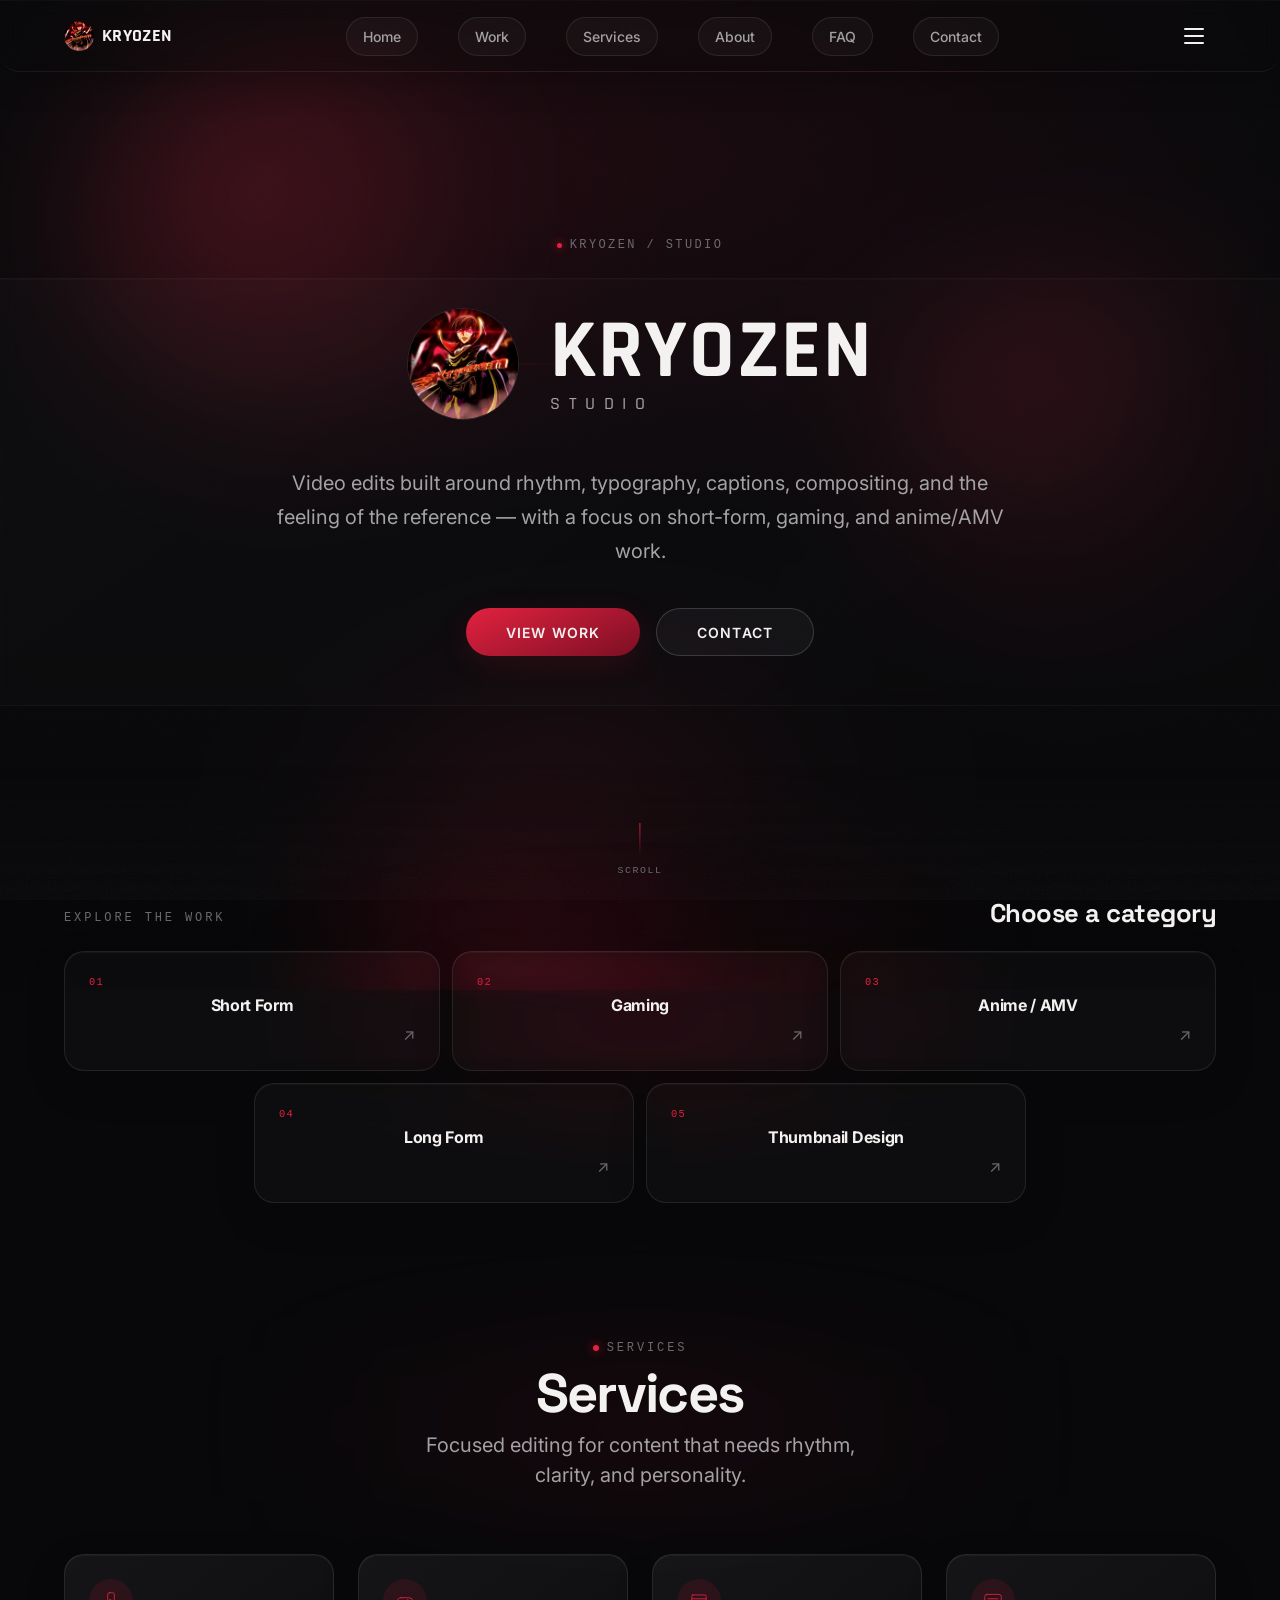
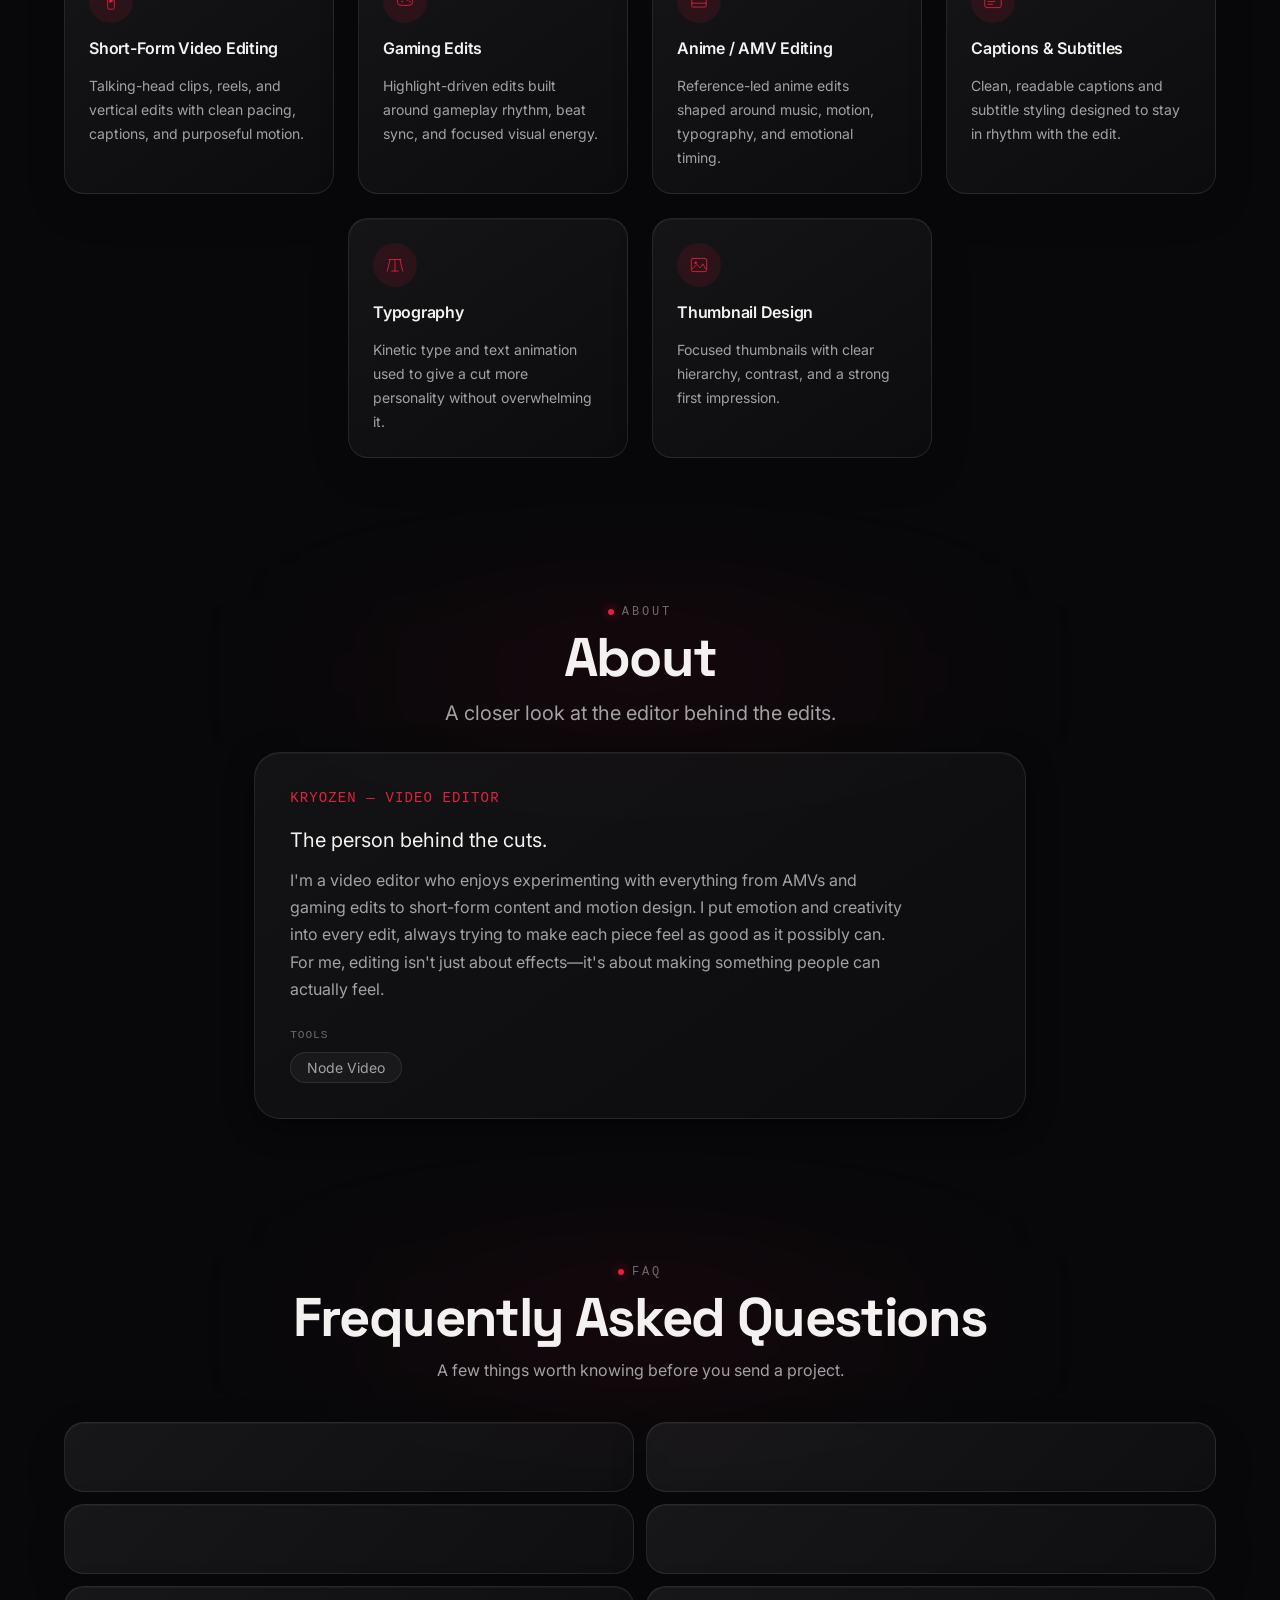
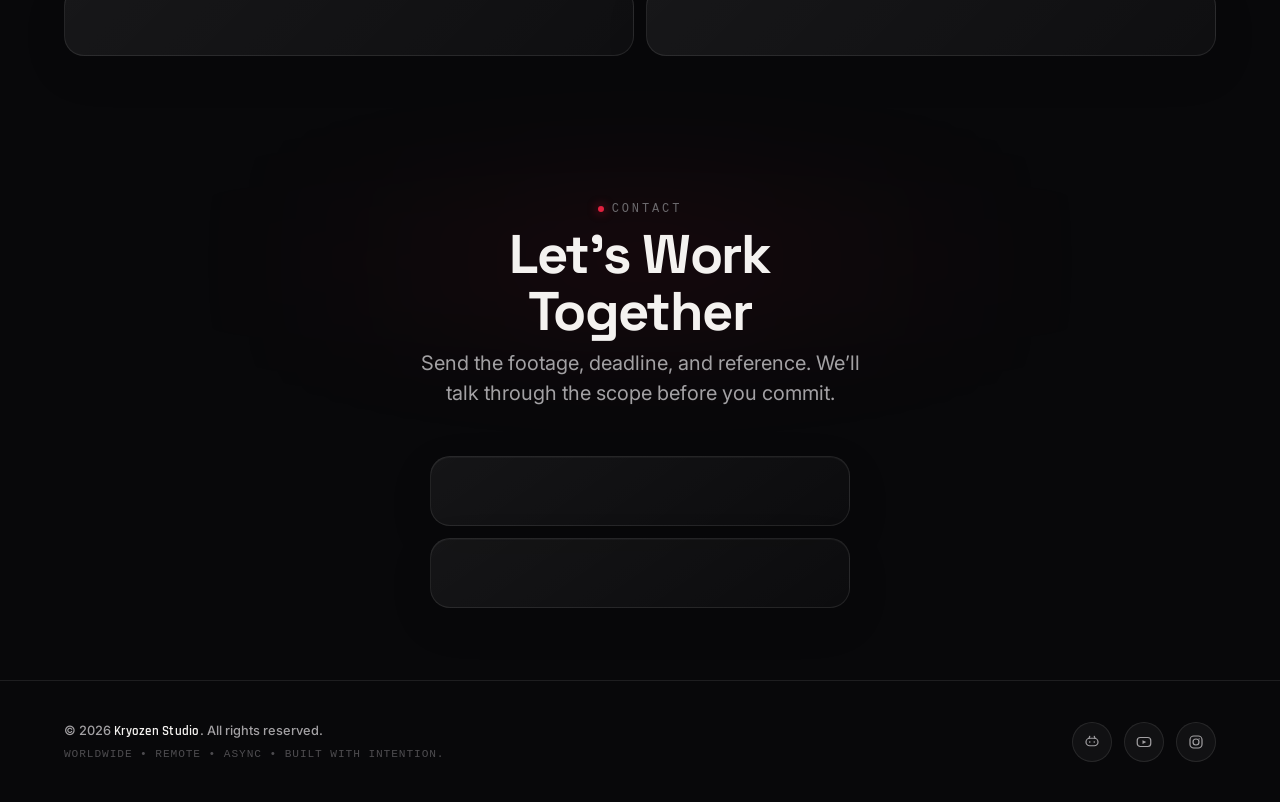
==== commit 496f08d7: "Revert "Deploy new portfolio version" This reverts commit 60319b1894d806bd7c048ce4cdad17aac1260230." ====
--- a/index.html
+++ b/index.html
@@ -5,7 +5,7 @@
   <meta name="viewport" content="width=device-width, initial-scale=1, viewport-fit=cover" />
   <title>Kryozen — Video Editing &amp; Post-Production</title>
   <meta name="description" content="Kryozen Studio — video editing for short-form, gaming, and anime/AMV content, with typography, captions, compositing, and thumbnail design." />
-  <meta name="theme-color" content="#050507" />
+  <meta name="theme-color" content="#08080a" />
   <meta name="color-scheme" content="dark" />
 
   <link rel="icon" href="assets/images/logo/logo.svg" type="image/svg+xml" />
@@ -14,7 +14,7 @@
   <link rel="preconnect" href="https://fonts.googleapis.com" />
   <link rel="preconnect" href="https://fonts.gstatic.com" crossorigin />
   <link
-    href="https://fonts.googleapis.com/css2?family=Syne:wght@600;700;800&family=Plus+Jakarta+Sans:wght@400;500;600&family=JetBrains+Mono:wght@500;600&display=swap"
+    href="https://fonts.googleapis.com/css2?family=Space+Grotesk:wght@500;600;700&family=Rajdhani:wght@500;600;700&family=Inter:wght@400;500;600&display=swap"
     rel="stylesheet"
   />
 
@@ -29,20 +29,20 @@
 
   <!-- CSS load order matters: tokens → reset → base → shared components →
        section files in page order -->
-  <link rel="stylesheet" href="css/variables.css?v=6" />
-  <link rel="stylesheet" href="css/reset.css?v=6" />
-  <link rel="stylesheet" href="css/base.css?v=6" />
-  <link rel="stylesheet" href="css/buttons.css?v=6" />
-  <link rel="stylesheet" href="css/player.css?v=6" />
-  <link rel="stylesheet" href="css/navbar.css?v=6" />
-  <link rel="stylesheet" href="css/hero.css?v=6" />
-  <link rel="stylesheet" href="css/category-strip.css?v=6" />
-  <link rel="stylesheet" href="css/services.css?v=6" />
-  <link rel="stylesheet" href="css/about.css?v=6" />
-  <link rel="stylesheet" href="css/faq.css?v=6" />
-  <link rel="stylesheet" href="css/contact.css?v=6" />
-  <link rel="stylesheet" href="css/footer.css?v=6" />
-  <link rel="stylesheet" href="css/ui-enhancements.css?v=6" />
+  <link rel="stylesheet" href="css/variables.css?v=5" />
+  <link rel="stylesheet" href="css/reset.css?v=5" />
+  <link rel="stylesheet" href="css/base.css?v=5" />
+  <link rel="stylesheet" href="css/buttons.css?v=5" />
+  <link rel="stylesheet" href="css/player.css?v=5" />
+  <link rel="stylesheet" href="css/navbar.css?v=5" />
+  <link rel="stylesheet" href="css/hero.css?v=5" />
+  <link rel="stylesheet" href="css/category-strip.css?v=5" />
+  <link rel="stylesheet" href="css/services.css?v=5" />
+  <link rel="stylesheet" href="css/about.css?v=5" />
+  <link rel="stylesheet" href="css/faq.css?v=5" />
+  <link rel="stylesheet" href="css/contact.css?v=5" />
+  <link rel="stylesheet" href="css/footer.css?v=5" />
+  <link rel="stylesheet" href="css/ui-enhancements.css?v=5" />
 
   <script>
     // Inline & synchronous on purpose — the only exception to "all JS lives
@@ -116,6 +116,16 @@
       </div>
     </div>
 
+    <!-- Mobile link strip: same six links as .navbar__links above, shown
+         directly below the bar on screens under 860px (where the row
+         above is hidden) instead of requiring a hamburger tap. See
+         .navbar__mobile-strip in css/navbar.css. -->
+    <nav class="navbar__mobile-strip js-only" id="navbar-mobile-strip" aria-label="Primary">
+      <ul id="navbar-strip-links">
+        <!-- injected by js/content-loader.js from config.nav.links -->
+      </ul>
+    </nav>
+
     <!-- No-JS fallback: static links, visible only when JavaScript is
          unavailable (the dynamic list above depends on config injection). -->
     <nav class="container no-js-fallback" aria-label="Primary">
@@ -131,16 +141,6 @@
       <ul id="navbar-mobile-links">
         <!-- injected by js/content-loader.js -->
       </ul>
-      <div class="navbar__mobile-footer">
-        <div class="navbar__mobile-status">
-          <span class="navbar__mobile-status-dot" id="navbar-drawer-status-dot" aria-hidden="true"></span>
-          <span id="navbar-drawer-status-text">Open for Bookings</span>
-        </div>
-        <a class="navbar__mobile-discord" id="navbar-drawer-discord" href="#" target="_blank" rel="noopener noreferrer">
-          <span>Message on Discord</span>
-        </a>
-        <div class="footer__social" id="navbar-drawer-social" aria-label="Social links"></div>
-      </div>
     </div>
   </header>
 
@@ -152,15 +152,6 @@
       <div class="hero__backdrop" aria-hidden="true"><span class="hero__ambient hero__ambient--one"></span><span class="hero__ambient hero__ambient--two"></span><span class="hero__ambient hero__ambient--three"></span></div>
 
       <div class="container hero__content">
-        <p class="hero__status-pill" aria-hidden="true">
-          <span class="hero__status-rec-dot"></span>
-          <span class="hero__status-rec-label">REC</span>
-          <span class="hero__status-sep">//</span>
-          <span>KRYOZEN STUDIO</span>
-          <span class="hero__status-sep">//</span>
-          <span>TIMELINE ACTIVE</span>
-        </p>
-
         <p class="hero__eyebrow">
           <span class="hero__eyebrow-dot" aria-hidden="true"></span>
           <span id="hero-eyebrow-text">KRYOZEN / STUDIO</span>
@@ -168,7 +159,6 @@
 
         <div class="hero__brand-lockup" aria-hidden="true">
           <div class="hero__logo-intro">
-            <span class="hero__logo-ring"></span>
             <span class="hero__logo-sweep"></span>
             <div class="hero__logo-mark">
               <img
@@ -201,9 +191,7 @@
       </div>
 
       <div class="hero__scroll" aria-hidden="true">
-        <span class="hero__scroll-capsule">
-          <span class="hero__scroll-dot"></span>
-        </span>
+        <span class="hero__scroll-line"></span>
         <span class="hero__scroll-label">Scroll</span>
       </div>
     </section>
@@ -285,10 +273,6 @@
               me, editing isn't just about effects—it's about making something people can
               actually feel.
             </p>
-
-            <!-- Authority stat strip — see cfg.about.stats in
-                 config/site.config.js. Hidden by js/about.js when empty. -->
-            <div class="about__stats" id="about-stats" hidden></div>
 
             <div class="about__software" id="about-software" hidden>
               <p class="about__software-label">Tools</p>
@@ -401,19 +385,19 @@
        others.
   ===================================================================== -->
   <script src="config/site.config.js" defer></script>
-  <script src="js/project-source.js?v=6" defer></script>
-  <script src="js/content-loader.js?v=6" defer></script>
-  <script src="js/work.js?v=6" defer></script>
-  <script src="js/category-strip.js?v=6" defer></script>
-  <script src="js/player.js?v=6" defer></script>
-  <script src="js/services.js?v=6" defer></script>
-  <script src="js/about.js?v=6" defer></script>
-  <script src="js/faq.js?v=6" defer></script>
-  <script src="js/contact.js?v=6" defer></script>
-  <script src="js/reveal.js?v=6" defer></script>
-  <script src="js/navbar.js?v=6" defer></script>
-  <script src="js/hero-pointer.js?v=6" defer></script>
-  <script src="js/spotlight.js?v=6" defer></script>
-  <script src="js/main.js?v=6" defer></script>
+  <script src="js/project-source.js?v=5" defer></script>
+  <script src="js/content-loader.js?v=5" defer></script>
+  <script src="js/work.js?v=5" defer></script>
+  <script src="js/category-strip.js?v=5" defer></script>
+  <script src="js/player.js?v=5" defer></script>
+  <script src="js/services.js?v=5" defer></script>
+  <script src="js/about.js?v=5" defer></script>
+  <script src="js/faq.js?v=5" defer></script>
+  <script src="js/contact.js?v=5" defer></script>
+  <script src="js/reveal.js?v=5" defer></script>
+  <script src="js/navbar.js?v=5" defer></script>
+  <script src="js/hero-pointer.js?v=5" defer></script>
+  <script src="js/spotlight.js?v=5" defer></script>
+  <script src="js/main.js?v=5" defer></script>
 </body>
 </html>
--- a/css/variables.css
+++ b/css/variables.css
@@ -17,15 +17,9 @@
 :root {
   /* ---------------------------------------------------------------------
      COLOR — base surfaces
-     Full redesign per the "cinematic dark mode" brief: a genuinely deep,
-     near-pure-black void rather than the previous cooler dark-grey base,
-     plus a dedicated --color-surface-glass token for elevated glass
-     panels (cards), distinct from --color-bg-glass (the navbar's own
-     scroll-state tint, which has its own tuning notes below it).
-  --------------------------------------------------------------------- */
-  --color-bg: #050507;              /* deep void, page background */
+  --------------------------------------------------------------------- */
+  --color-bg: #08080a;              /* page background, near-black */
   --color-bg-elevated: #101012;     /* cards / elevated panels (future use) */
-  --color-surface-glass: rgba(18, 18, 22, 0.4);   /* elevated glass cards */
   --color-bg-glass: rgba(14, 14, 17, 0.64);   /* navbar glass on scroll */
   /* Bumped from a lower alpha + saturate(1.2): backdrop-filter blur has
      nothing of its own to render — it distorts whatever color/contrast
@@ -46,63 +40,42 @@
   --color-surface: rgba(255, 255, 255, 0.04);
   --color-surface-border: rgba(255, 255, 255, 0.09);
   --color-surface-border-strong: rgba(255, 255, 255, 0.16);
-  /* Multi-stop "lit edge" border for glass cards — used as the border-box
-     layer of the two-layer gradient-border technique (see .glass-panel/
-     .glass-card in css/ui-enhancements.css), since a plain CSS border
-     can't itself be a gradient. */
-  --border-gradient-glass: linear-gradient(135deg, rgba(255,255,255,0.08), rgba(255,255,255,0.01) 40%, rgba(225,29,72,0.15) 100%);
-
-  /* ---------------------------------------------------------------------
-     COLOR — accent (two reds, deliberately not one)
-     --color-accent is the punchy "neon" red used for anything that
-     needs to read as a live, active, pressable signal — buttons, the
-     hero's [ REC ] dot, focus states. --color-accent-ambient is a
-     slightly deeper rose used for background glow/border gradients,
-     where the brighter neon would blow out an ambient wash instead of
-     sitting quietly behind content.
-  --------------------------------------------------------------------- */
-  --color-accent: #ff1e44;            /* primary neon red — buttons, REC dot, key highlights */
-  --color-accent-ambient: #e11d48;    /* rgb(225,29,72) — ambient glow / ombre borders */
-  --color-accent-dim: #7a0e22;        /* deeper red, used in gradients/shadows */
-  --color-accent-bright: #ff4064;     /* hover / active state, lighter than the primary neon */
-  --color-crimson-core: #dc2626;
-  --color-crimson-core-deep: #991b1b;
-  --color-accent-glow: rgba(255, 30, 68, 0.35);
-  --color-accent-glow-soft: rgba(255, 30, 68, 0.14);
-  --color-accent-ambient-glow: rgba(225, 29, 72, 0.08);
-  --color-accent-ambient-glow-soft: rgba(239, 68, 68, 0.03);
+
+  /* ---------------------------------------------------------------------
+     COLOR — accent (deep cinematic red)
+  --------------------------------------------------------------------- */
+  --color-accent: #c31432;          /* primary accent */
+  --color-accent-dim: #7a0e22;      /* deeper red, used in gradients/shadows */
+  --color-accent-bright: #e2213f;   /* hover / active state */
+  --color-accent-glow: rgba(195, 20, 50, 0.35);
+  --color-accent-glow-soft: rgba(195, 20, 50, 0.14);
 
   /* ---------------------------------------------------------------------
      COLOR — text
   --------------------------------------------------------------------- */
-  --color-text-primary: #ffffff;
-  --color-text-secondary: #a1a1aa;
-  --color-text-tertiary: #52525b;
-  --color-text-on-accent: #ffffff;
+  --color-text-primary: #f4f2f0;
+  --color-text-secondary: #a3a1a4;
+  --color-text-tertiary: #6b696d;
+  --color-text-on-accent: #f4f2f0;
 
   /* ---------------------------------------------------------------------
      TYPOGRAPHY
-     Three-role system: --font-display (headings, hero, the brand
-     wordmark, and any "loud" number/label moment) is Syne — punchy,
-     geometric, high visual energy at the weights this site actually
-     uses it at (600-800). --font-body (paragraphs, descriptions) is
-     Plus Jakarta Sans — a warmer, more distinctive neo-grotesque than a
-     neutral UI-tool face, at a relaxed --lh-relaxed line-height for
-     readability. --font-mono (numbered counters, category tags, pill
-     badges, eyebrow labels) is JetBrains Mono, uppercase + wide
-     tracking (--ls-mono-label).
-     --font-brand now simply aliases --font-display: an earlier pass
-     gave the literal "KRYOZEN" wordmark its own separate condensed face
-     (Rajdhani) distinct from section headings, but this design pass
-     folds hero/brand typography into the same "Headings & Display"
-     system the rest of the site's display text uses, per the brief —
-     kept as an alias (rather than deleting the token and hunting down
-     every place that referenced it) so nothing incorrectly falls back
-     to a hardcoded value if a rule was missed. */
-  --font-display: 'Syne', -apple-system, BlinkMacSystemFont, 'Segoe UI', sans-serif;
-  --font-brand: var(--font-display);
-  --font-body: 'Plus Jakarta Sans', -apple-system, BlinkMacSystemFont, 'Segoe UI', sans-serif;
-  --font-mono: 'JetBrains Mono', ui-monospace, 'SF Mono', Consolas, monospace;
+     --font-display drives every h1-h4/section-title in base.css — kept as
+     a distinct, readable-at-any-size grotesque. --font-brand is separate
+     and scoped ONLY to the literal "KRYOZEN"/"KRYOZEN STUDIO" wordmark
+     (navbar brand word, hero lockup, category-page intro overlay, footer
+     credit) — Rajdhani's condensed, technical letterforms suit a logotype
+     at esports-HUD intensity, but section headings ("Choose a category",
+     "Frequently Asked Questions" etc.) read worse condensed at paragraph-
+     adjacent sizes, hence the split rather than repointing --font-display
+     itself. --ls-brand is Rajdhani-specific tracking: it's already narrow,
+     so brand text uses a small POSITIVE tracking instead of the negative
+     tracking --font-display's headings use — negative tracking on an
+     already-condensed face collides uppercase letterforms (K/R/Y). */
+  --font-display: 'Space Grotesk', -apple-system, BlinkMacSystemFont, 'Segoe UI', sans-serif;
+  --font-brand: 'Rajdhani', var(--font-display);
+  --font-body: 'Inter', -apple-system, BlinkMacSystemFont, 'Segoe UI', sans-serif;
+  --font-mono: ui-monospace, 'SF Mono', Consolas, monospace;
 
   /* Fluid type scale — clamp(min, preferred, max) */
   --fs-hero: clamp(3.25rem, 7vw + 1rem, 8.25rem);
@@ -116,31 +89,17 @@
   --lh-tight: 1.05;
   --lh-snug: 1.2;
   --lh-normal: 1.5;
-  /* Bumped 1.7 → 1.65 to match the brief's explicit body line-height —
-     close enough to the previous value that no paragraph reflows
-     awkwardly, but it's now a deliberate spec number, not a rounder
-     one that happened to look fine. */
-  --lh-relaxed: 1.65;
+  --lh-relaxed: 1.7;
 
   --ls-tight: -0.02em;
-  /* Was a tightening (negative) value calibrated for Space Grotesk, a
-     wide grotesque that needed compression to read as "punchy". Syne is
-     a display face that's already expressive/wide at heavier weights —
-     the brief asks for "high tracking energy," which for Syne means
-     not fighting its natural spacing rather than tightening it further.
-     Neutral 0 lets Syne's own proportions carry the energy. */
-  --ls-heading: 0;
+  --ls-heading: -0.03em;
   --ls-heading-sm: -0.015em;
   --ls-normal: 0;
   --ls-wide: 0.08em;
   --ls-widest: 0.24em;
-  /* Brand wordmark tracking — see --font-brand above; kept distinct from
-     --ls-heading in case a future pass splits the two fonts again. */
+  /* Positive tracking for the Rajdhani brand wordmark — see --font-brand
+     above for why this is separate from --ls-heading's negative value. */
   --ls-brand: 0.02em;
-  /* Mono tech/meta labels (counters, category tags, pill badges) — the
-     brief's explicit 0.1em, its own token rather than reusing
-     --ls-wide's 0.08em so it can be tuned independently later. */
-  --ls-mono-label: 0.1em;
 
   /* Weight tokens — headings lean noticeably heavier than body copy so
      scale isn't the only thing doing the hierarchy work (see h1-h4 in
@@ -149,11 +108,13 @@
   --fw-medium: 500;
   --fw-semibold: 600;
   --fw-bold: 700;
-  /* Syne ships a real 800 (unlike the previous Space Grotesk, which
-     topped out at 700 and forced this token down to avoid browser-
-     synthesized faux-bold) — h1-h4 get their intended heavier weight
-     back as an actual font cut. */
-  --fw-black: 800;
+  /* Space Grotesk (see --font-display) only ships up to 700 — no 800/900
+     cut exists. Loading a weight the font doesn't have makes the browser
+     synthesize (faux-bold) it instead, which looks uneven/blurry
+     compared to a real cut. --fw-black now equals --fw-bold so every
+     h1-h4 (base.css) request resolves to a weight that actually ships,
+     rather than one Space Grotesk has to fake. */
+  --fw-black: 700;
 
   /* ---------------------------------------------------------------------
      SPACING SCALE
@@ -197,24 +158,16 @@
   --shadow-md: 0 8px 30px rgba(0, 0, 0, 0.45);
   --shadow-lg: 0 20px 60px rgba(0, 0, 0, 0.55);
   --shadow-accent: 0 8px 30px var(--color-accent-glow-soft);
-  /* Hover/active edge glow for interactive cards — the brief's explicit
-     "dynamic red edge illumination". */
-  --shadow-glow-accent: 0 0 30px -5px rgba(255, 30, 68, 0.2);
 
   /* Cursor-tracked card spotlight (css/ui-enhancements.css, js/spotlight.js) */
   --spotlight-size: 380px;
-  --spotlight-color: rgba(255, 30, 68, 0.16);
+  --spotlight-color: rgba(226, 33, 63, 0.16);
 
   /* ---------------------------------------------------------------------
      GLASSMORPHISM
   --------------------------------------------------------------------- */
   --blur-glass: 16px;
   --blur-glass-strong: 28px;
-  /* Elevated glass cards (services/category/FAQ/etc.) — stronger blur +
-     saturate than the navbar's, since these sit further from the eye's
-     "is this readable" scrutiny and are meant to feel like a heavier,
-     more tactile pane of glass per the brief. */
-  --blur-card: 24px;
 
   /* ---------------------------------------------------------------------
      MOTION
@@ -247,6 +200,7 @@
   --------------------------------------------------------------------- */
   --navbar-h-desktop: 72px;   /* .navbar__inner height at >=860px */
   --navbar-h-mobile: 64px;    /* .navbar__inner height at <=859px */
+  --navbar-strip-h: 44px;     /* .navbar__mobile-strip height, <=859px only */
 
   /* ---------------------------------------------------------------------
      Z-INDEX SCALE
--- a/css/base.css
+++ b/css/base.css
@@ -91,12 +91,10 @@
 /* ---------------------------------------------------------------------
    ANCHOR OFFSET — keeps in-page links from landing under the fixed navbar.
    Applied to every element with an id rather than per-section, so future
-   sections get correct offset scrolling automatically. 88px/80px = the
-   navbar's own height (--navbar-h-desktop/--navbar-h-mobile — the mobile
-   link strip that used to add --navbar-strip-h here was removed as part
-   of the "double header" fix, see PROJECT_RULES.md → Navbar) with ~16px
-   breathing room on top, kept in sync with those same tokens rather than
-   guessed.
+   sections get correct offset scrolling automatically. 88px/124px = the
+   navbar's own height (--navbar-h-desktop/--navbar-h-mobile, plus
+   --navbar-strip-h on mobile — see navbar.css) with ~16px breathing room
+   on top, kept in sync with those same tokens rather than guessed.
 --------------------------------------------------------------------- */
 [id] {
   scroll-margin-top: calc(var(--navbar-h-desktop) + 16px);
@@ -104,7 +102,7 @@
 
 @media (max-width: 859px) {
   [id] {
-    scroll-margin-top: calc(var(--navbar-h-mobile) + 16px);
+    scroll-margin-top: calc(var(--navbar-h-mobile) + var(--navbar-strip-h) + 16px);
   }
 }
 
@@ -203,8 +201,8 @@
   inset: 0;
   z-index: var(--z-overlay);
   pointer-events: none;
-  opacity: 0.04;
-  mix-blend-mode: screen;
+  opacity: 0.05;
+  mix-blend-mode: overlay;
   background-image: url("data:image/svg+xml;utf8,<svg xmlns='http://www.w3.org/2000/svg' width='120' height='120'><filter id='n'><feTurbulence type='fractalNoise' baseFrequency='0.85' numOctaves='2' stitchTiles='stitch'/></filter><rect width='100%25' height='100%25' filter='url(%23n)'/></svg>");
   background-size: 180px 180px;
   /* Real film grain flickers frame to frame rather than sitting still —
--- a/css/buttons.css
+++ b/css/buttons.css
@@ -37,7 +37,7 @@
 
 .btn:active {
   transition: transform 90ms var(--ease-out);
-  transform: translate(var(--magnet-x, 0px), var(--magnet-y, 0px)) scale(0.95);
+  transform: translate(var(--magnet-x, 0px), var(--magnet-y, 0px)) scale(0.97);
 }
 
 /* Primary — solid deep red, the site's single loudest element besides the
@@ -76,10 +76,7 @@
   transform: translate(var(--magnet-x, 0px), var(--magnet-y, 0px)) translateY(-1px) scale(1.01);
 }
 
-/* Secondary — glass outline, quieter, sits next to primary. Border is
-   deliberately just 1px ("razor-thin" per the brief) rather than the
-   heavier treatment primary gets, since this button is meant to read
-   as the quiet option next to it. */
+/* Secondary — glass outline, quieter, sits next to primary. */
 .btn--secondary {
   background: var(--color-surface);
   border: 1px solid var(--color-surface-border-strong);
@@ -88,13 +85,9 @@
   backdrop-filter: blur(var(--blur-glass));
 }
 
-/* Hover fill is a dark crimson tint (--color-accent-glow-soft), not a
-   plain white/glass brighten — per the brief, this button should still
-   read as part of the same red identity as the primary CTA even in its
-   quieter, outlined resting state. */
 .btn--secondary:hover,
 .btn--secondary:focus-visible {
-  background: var(--color-accent-glow-soft);
+  background: rgba(255, 255, 255, 0.08);
   border-color: var(--color-accent-bright);
   transform: translate(var(--magnet-x, 0px), var(--magnet-y, 0px)) translateY(-1px) scale(1.01);
 }
--- a/css/navbar.css
+++ b/css/navbar.css
@@ -153,7 +153,7 @@
 }
 
 /* Root-cause fix, not a per-list patch: every nav link list in this file
-   (.navbar__links, .navbar__mobile-panel > ul)
+   (.navbar__links, .navbar__mobile-panel > ul, .navbar__mobile-strip > ul)
    is built by js/content-loader.js appending raw <li> elements with no
    list-style reset of their own — only the mobile strip's own stylesheet
    rule happened to include one. One unconditional reset here covers all
@@ -191,30 +191,6 @@
   align-items: center;
   gap: var(--space-2xs);
   flex-shrink: 0;
-  position: relative;
-}
-
-/* "Live pulse dot" on the brand mark — a small always-on status light
-   at the mark's bottom-right corner, independent of the mobile drawer's
-   own (larger, labeled) availability pill. content-only pseudo-element
-   on .navbar__brand rather than a child of .navbar__brand-mark itself:
-   that element has overflow:hidden to clip the logo image into a
-   circle, which would clip this dot too if it lived inside it. Offset
-   is tuned for the 30px mark; the <=360px override below re-tunes it
-   for the smaller 26px mark defined in the same breakpoint. */
-.navbar__brand::after {
-  content: "";
-  position: absolute;
-  left: 20px;
-  top: 20px;
-  width: 9px;
-  height: 9px;
-  border-radius: 50%;
-  background: #22c55e;
-  border: 2px solid var(--color-bg);
-  box-shadow: 0 0 8px 1px rgba(34, 197, 94, 0.65);
-  pointer-events: none;
-  animation: mobileStatusPulse 2.2s var(--ease-in-out) infinite;
 }
 
 .navbar__brand-mark {
@@ -257,16 +233,16 @@
 }
 
 .navbar__link {
-  /* Same glass-pill treatment the mobile drawer's nav items use — border/
-     background/radius pattern, aria-current colors — rather than the
-     plain-text-plus-underline treatment this used to have. Mobile's nav
-     items were always individual glass pills; desktop's were just
-     colored text with a hover underline, which is why the glassmorphism
-     looked like it "disappeared" on desktop even though the navbar's
-     own background blur was working correctly the whole time — it was
-     never about the bar, it was about each link never having its own
-     glass shape to begin with. No backdrop-filter here on purpose,
-     matching the mobile pill (which doesn't have one
+  /* Matches .navbar__strip-link's pill treatment below almost exactly —
+     same border/background/radius pattern, same aria-current colors —
+     rather than the plain-text-plus-underline treatment this used to
+     have. Mobile's nav items were always individual glass pills;
+     desktop's were just colored text with a hover underline, which is
+     why the glassmorphism looked like it "disappeared" on desktop even
+     though the navbar's own background blur was working correctly the
+     whole time — it was never about the bar, it was about each link
+     never having its own glass shape to begin with. No backdrop-filter
+     here on purpose, matching the mobile pill (which doesn't have one
      either): the blur comes once from .navbar itself; six more blur
      regions layered on top would be both inconsistent with mobile and
      needlessly expensive. */
@@ -367,10 +343,11 @@
   left: 0;
   right: 0;
   z-index: calc(var(--z-nav) - 1);
-  /* Top offset must clear the actual rendered bar — at desktop widths
-     that's the floating dock's own 16px top inset plus its 72px height
-     (see the 860px override below); at mobile it's just the 64px bar,
-     which sits flush at the very top of the viewport. */
+  /* Top offset must clear the actual rendered bar: desktop-width panel
+     opens (the hamburger stays reachable at every width — see the
+     860px note below) sit under the 72px bar; mobile-width opens sit
+     under the 64px bar plus the 44px link strip. The <=859px override
+     just below supplies that second case. */
   padding: calc(var(--navbar-h-desktop) + env(safe-area-inset-top, 0)) var(--container-padding) var(--space-xl);
   /* Fully opaque, not just "near-opaque": at 0.97 (the previous value)
      the panel still let a faint blurred "ghost" of whatever bright,
@@ -382,16 +359,8 @@
      covered a narrow mobile viewport; restoring it on desktop (this
      file's 860px block) means it now sits over a much wider slice of
      the hero, including the brightest elements, where that haze reads
-     as rough rather than "atmospheric."
-     Layered a crimson vignette on top of the opaque base per the
-     "cinematic overlay" brief — a flat black full-screen panel read as
-     inert; a soft red glow seeping in from the top edge gives it the
-     same ambient-light-source language as the hero backdrop and the
-     card hover glows, so the drawer feels like part of the same world
-     rather than a generic system sheet dropped on top of it. */
-  background:
-    radial-gradient(ellipse 85% 55% at 50% 0%, var(--color-accent-ambient-glow), transparent 68%),
-    rgb(6, 6, 8);
+     as rough rather than "atmospheric." */
+  background: rgb(8, 8, 10);
   -webkit-backdrop-filter: blur(var(--blur-glass-strong));
   backdrop-filter: blur(var(--blur-glass-strong));
   border-bottom: 1px solid var(--color-surface-border);
@@ -458,70 +427,21 @@
 .navbar__mobile-panel > ul > li:nth-child(5) { transition-delay: 190ms; }
 .navbar__mobile-panel > ul > li:nth-child(6) { transition-delay: 225ms; }
 
-/* Large staggered nav items, "01 // HOME" style: a monospace accent-red
-   index + separator, then the label in the display face at a much
-   larger size than the old plain 1.75rem text — the brief specifically
-   asks for ~2.5rem here. clamp() keeps it from overflowing on the
-   smallest phones while still reading as "big" on anything larger. */
 .navbar__mobile-link {
-  display: flex;
-  align-items: baseline;
-  gap: 0.6rem;
+  display: block;
   width: 100%;
-  padding: 14px 0;
-  line-height: 1.1;
-  position: relative;
-  transition: transform 90ms var(--ease-out), opacity var(--duration-fast) var(--ease-out);
-}
-
-.navbar__mobile-link-num {
-  font-family: var(--font-mono);
-  font-size: 0.85rem;
-  font-weight: 600;
-  letter-spacing: var(--ls-mono-label);
+  font-family: var(--font-display);
+  font-size: 1.75rem;
+  letter-spacing: var(--ls-tight);
+  color: var(--color-text-primary);
+  padding: 12px 0;
+  line-height: 1.2;
+  transition: color var(--duration-fast) var(--ease-out), transform 90ms var(--ease-out), opacity var(--duration-fast) var(--ease-out);
+}
+
+.navbar__mobile-link:hover,
+.navbar__mobile-link:focus-visible {
   color: var(--color-accent-bright);
-  flex-shrink: 0;
-}
-
-.navbar__mobile-link-num::after {
-  content: "//";
-  margin-left: 0.5em;
-  color: var(--color-text-tertiary);
-}
-
-.navbar__mobile-link-label {
-  font-family: var(--font-display);
-  font-weight: var(--fw-bold);
-  font-size: clamp(1.9rem, 9vw, 2.6rem);
-  letter-spacing: var(--ls-heading);
-  color: var(--color-text-primary);
-  transition: color var(--duration-fast) var(--ease-out), text-shadow var(--duration-fast) var(--ease-out);
-}
-
-/* Red neon glow on the label plus a left-to-right underline wipe — the
-   underline is a ::after rather than text-decoration so its width can
-   animate (text-decoration can't be transitioned the same way). */
-.navbar__mobile-link-label::after {
-  content: "";
-  position: absolute;
-  left: 0;
-  bottom: 6px;
-  height: 2px;
-  width: 0%;
-  background: var(--color-accent-bright);
-  box-shadow: 0 0 12px 1px var(--color-accent-glow);
-  transition: width var(--duration-base) var(--ease-out);
-}
-
-.navbar__mobile-link:hover .navbar__mobile-link-label,
-.navbar__mobile-link:focus-visible .navbar__mobile-link-label {
-  color: var(--color-accent-bright);
-  text-shadow: 0 0 18px var(--color-accent-glow);
-}
-
-.navbar__mobile-link:hover .navbar__mobile-link-label::after,
-.navbar__mobile-link:focus-visible .navbar__mobile-link-label::after {
-  width: 100%;
 }
 
 /* translateX rather than scale: a full-width block flush against the
@@ -533,11 +453,8 @@
   opacity: 0.75;
 }
 
-.navbar__mobile-link[aria-current="page"] .navbar__mobile-link-label {
+.navbar__mobile-link[aria-current="page"] {
   color: var(--color-accent-bright);
-}
-.navbar__mobile-link[aria-current="page"] .navbar__mobile-link-label::after {
-  width: 100%;
 }
 
 @media (min-width: 860px) {
@@ -549,46 +466,6 @@
      inline links row has room to show. It opens the exact same panel as
      mobile; nothing about the panel's own logic is breakpoint-specific,
      so there's no separate desktop code path to keep in sync. */
-
-  /* ---------------------------------------------------------------------
-     FLOATING PILL-DOCK (desktop only)
-     Evolves the full-width bar into an inset, fully-rounded floating
-     dock per the brief — mobile deliberately keeps the plain edge-to-
-     edge bar (a floating inset dock over a 375px-wide screen leaves
-     barely any margin on either side to read as "floating" at all, and
-     costs precious vertical space on a short viewport for no gain).
-     Centered with left/right + margin-inline:auto rather than the more
-     common left:50%+transform:translateX(-50%) — .navbar must stay a
-     transform-free positioning shell (see the big comment at the top of
-     this file): .navbar__mobile-panel is a position:fixed DESCENDANT of
-     .navbar, and any transform on an ancestor becomes that descendant's
-     containing block, which would size/position the full-screen mobile
-     drawer against this small floating pill instead of the viewport.
-     left/right+margin:auto centers a fixed element with zero such risk. */
-  .navbar {
-    top: 16px;
-    left: 16px;
-    right: 16px;
-    max-width: 1200px;
-    margin-inline: auto;
-  }
-
-  /* .navbar__glass::before already has border-radius:inherit, so it
-     automatically matches this without a second declaration. */
-  .navbar__glass {
-    border-radius: var(--radius-pill);
-  }
-
-  .navbar__inner {
-    padding-inline: var(--space-md);
-  }
-
-  /* The drawer's own top clearance must grow to match — the bar's
-     bottom edge now sits 16px lower than it used to (the floating
-     dock's own top inset), not just at --navbar-h-desktop. */
-  .navbar__mobile-panel {
-    padding-top: calc(16px + var(--navbar-h-desktop) + env(safe-area-inset-top, 0));
-  }
 }
 
 
@@ -619,92 +496,13 @@
 .navbar__mobile-close:active { transform:scale(.9); }
 
 /* ---------------------------------------------------------------------
-   MOBILE DRAWER FOOTER — booking status, direct Discord CTA, and the
-   same social row the page footer uses (see renderSocialLinks in
-   js/content-loader.js). Anchored to the bottom of the drawer's flex
-   column with margin-top:auto so it sits at the bottom of the viewport
-   on a short link list and just after the links on a long one, rather
-   than being pinned with position:absolute (which would either overlap
-   long lists or leave a gap under short ones).
---------------------------------------------------------------------- */
-.navbar__mobile-footer {
-  margin-top: auto;
-  padding-top: var(--space-lg);
-  display: flex;
-  flex-direction: column;
-  align-items: flex-start;
-  gap: var(--space-sm);
-  border-top: 1px solid var(--color-surface-border);
-}
-
-.navbar__mobile-status {
-  display: flex;
-  align-items: center;
-  gap: 0.55em;
-  font-family: var(--font-mono);
-  font-size: var(--fs-label);
-  letter-spacing: var(--ls-mono-label);
-  text-transform: uppercase;
-  color: var(--color-text-secondary);
-}
-
-.navbar__mobile-status-dot {
-  width: 8px;
-  height: 8px;
-  border-radius: 50%;
-  background: #22c55e;
-  box-shadow: 0 0 8px 1px rgba(34, 197, 94, 0.6);
-  flex-shrink: 0;
-  animation: mobileStatusPulse 2.2s var(--ease-in-out) infinite;
-}
-
-.navbar__mobile-status-dot--closed {
-  background: var(--color-text-tertiary);
-  box-shadow: none;
-  animation: none;
-}
-
-@keyframes mobileStatusPulse {
-  0%, 100% { opacity: 1; transform: scale(1); }
-  50% { opacity: 0.55; transform: scale(0.82); }
-}
-
-.navbar__mobile-discord {
-  display: inline-flex;
-  align-items: center;
-  gap: 0.6em;
-  padding: 12px 18px;
-  border-radius: var(--radius-pill);
-  border: 1px solid var(--color-accent-glow);
-  background: var(--color-accent-glow-soft);
-  color: var(--color-text-primary);
-  font-family: var(--font-body);
-  font-size: var(--fs-small);
-  font-weight: var(--fw-semibold);
-  transition:
-    background-color var(--duration-fast) var(--ease-out),
-    border-color var(--duration-fast) var(--ease-out),
-    transform 90ms var(--ease-out);
-}
-
-.navbar__mobile-discord:hover,
-.navbar__mobile-discord:focus-visible {
-  background: var(--color-accent-glow);
-  border-color: var(--color-accent-bright);
-}
-
-.navbar__mobile-discord:active {
-  transform: scale(0.96);
-}
-
-/* ---------------------------------------------------------------------
    RESPONSIVE NAVIGATION
    Below 860px the public links collapse behind the hamburger. The mobile
    panel still contains the public links plus the private management routes.
 --------------------------------------------------------------------- */
 @media (max-width: 859px) {
   .navbar {
-    min-height: var(--navbar-h-mobile);
+    min-height: calc(var(--navbar-h-mobile) + var(--navbar-strip-h));
   }
 
   .navbar__inner {
@@ -724,28 +522,91 @@
     display: none;
   }
 
-  /* The hamburger panel used to open under a taller bar here (top row +
-     link strip) than at desktop widths — the strip is gone (see the
-     "double header" note below), so this now matches the single-row
-     bar height exactly. */
+  /* The hamburger panel opens under a taller bar here (top row + link
+     strip) than it does at desktop widths — see the base rule above. */
   .navbar__mobile-panel {
-    padding-top: calc(var(--navbar-h-mobile) + env(safe-area-inset-top, 0));
+    padding-top: calc(var(--navbar-h-mobile) + var(--navbar-strip-h) + env(safe-area-inset-top, 0));
   }
 }
 
 /* ---------------------------------------------------------------------
-   "DOUBLE HEADER" FIX — REMOVED MOBILE LINK STRIP
-   This used to be a second, always-visible horizontal pill row sitting
-   directly under the bar on every screen below 860px, showing the same
-   six links the hamburger panel already contained in full — meaning
-   mobile visitors saw navigation twice (a scrollable pill strip AND a
-   hamburger to the exact same destinations) and lost a fixed 44px of
-   an already-short viewport to it permanently, before scrolling a single
-   pixel. There is now exactly one mobile navigation surface: the bar
-   itself (logo + hamburger) plus the hamburger's own full-screen drawer
-   below. If a compact, always-visible secondary shortcut row is wanted
-   back later, it should be a deliberate design decision made once, not
-   a redundant copy of a list that already exists one tap away. */
+   MOBILE LINK STRIP
+   The desktop link row is unreachable below 860px (see .navbar__links
+   above), so on mobile the same six links reappear here instead — a
+   single-line, horizontally scrollable row directly under the bar. The
+   hamburger panel keeps its own full copy of the same links too, so
+   nothing is mobile-only or desktop-only.
+--------------------------------------------------------------------- */
+.navbar__mobile-strip {
+  display: none;
+}
+
+@media (max-width: 859px) {
+  .navbar__mobile-strip {
+    display: block;
+    width: 100%;
+    height: var(--navbar-strip-h);
+    overflow-x: auto;
+    overflow-y: hidden;
+    -webkit-overflow-scrolling: touch;
+    scrollbar-width: none;
+    -ms-overflow-style: none;
+    border-top: 1px solid rgba(255, 255, 255, 0.07);
+  }
+
+  .navbar__mobile-strip::-webkit-scrollbar {
+    display: none;
+  }
+
+  .navbar__mobile-strip > ul {
+    display: flex;
+    align-items: center;
+    height: 100%;
+    gap: var(--space-xs);
+    list-style: none;
+    margin: 0;
+    padding: 0 var(--container-padding);
+    width: max-content;
+  }
+
+  .navbar__strip-link {
+    display: inline-flex;
+    align-items: center;
+    white-space: nowrap;
+    font-family: var(--font-display);
+    font-size: 0.78rem;
+    font-weight: 600;
+    letter-spacing: var(--ls-normal);
+    color: var(--color-text-secondary);
+    padding: 6px 13px;
+    border-radius: var(--radius-pill);
+    border: 1px solid var(--color-surface-border);
+    background: rgba(255, 255, 255, 0.03);
+    transition:
+      color var(--duration-fast) var(--ease-out),
+      border-color var(--duration-fast) var(--ease-out),
+      background-color var(--duration-fast) var(--ease-out);
+  }
+
+  .navbar__strip-link:hover,
+  .navbar__strip-link:focus-visible,
+  .navbar__strip-link:active {
+    color: var(--color-text-primary);
+    border-color: var(--color-surface-border-strong);
+    background: rgba(255, 255, 255, 0.065);
+  }
+
+  .navbar__strip-link:active {
+    transform: scale(0.94);
+    transition: transform 90ms var(--ease-out);
+  }
+
+  .navbar__strip-link[aria-current="page"] {
+    color: var(--color-text-primary);
+    border-color: var(--color-accent-bright);
+    background: var(--color-accent-glow-soft);
+  }
+}
 
 @media (max-width: 360px) {
   .navbar__brand-mark {
@@ -753,11 +614,6 @@
     height: 26px;
   }
 
-  .navbar__brand::after {
-    left: 17px;
-    top: 17px;
-  }
-
   .navbar__brand-word {
     font-size: 0.85rem;
   }
--- a/css/hero.css
+++ b/css/hero.css
@@ -21,26 +21,19 @@
 }
 
 /* Matches the navbar's own <=859px cutoff (see navbar.css) rather than
-   the old 640px break — below 860px the bar is shorter
-   (--navbar-h-mobile). It used to also add the mobile link strip's own
-   height (--navbar-strip-h) here, but that strip was removed as part of
-   the "double header" fix (see PROJECT_RULES.md → Navbar), so this is
-   just the mobile bar height plus the same clearance as desktop. */
+   the old 640px break — below 860px the bar is shorter (--navbar-h-mobile)
+   but gains the mobile link strip (--navbar-strip-h), so the hero has to
+   clear both, not just the bar. Same tightened clearance as desktop. */
 @media (max-width: 859px) {
   .hero {
-    padding-top: calc(var(--navbar-h-mobile) + var(--space-sm));
+    padding-top: calc(var(--navbar-h-mobile) + var(--navbar-strip-h) + var(--space-sm));
   }
 }
 
 .hero__backdrop {
   position:absolute; inset:0; z-index:0; isolation:isolate;
-  /* Ambient glow now uses the brief's exact two-stop crimson/blood-red
-     wash (--color-accent-ambient-glow → --color-accent-ambient-glow-soft,
-     defined in css/variables.css) instead of the previous single-color
-     radial fade — a two-stop gradient reads as a genuine light source
-     dissipating rather than a flat tinted circle. */
   background:
-    radial-gradient(ellipse 72% 58% at 50% 18%, var(--color-accent-ambient-glow), var(--color-accent-ambient-glow-soft) 55%, transparent 72%),
+    radial-gradient(ellipse 72% 58% at 50% 18%, rgba(195,20,50,.09), transparent 72%),
     linear-gradient(180deg,#09090b 0%, var(--color-bg) 100%);
   /* Fixes the hard seam right above "Scroll"/the category section.
      Two things were compounding there:
@@ -99,31 +92,6 @@
   position:relative;z-index:1;display:flex;flex-direction:column;align-items:center;text-align:center;
   gap:var(--space-md);
 }
-
-/* "[ ● REC ] KRYOZEN STUDIO // TIMELINE ACTIVE" — an authentic video-
-   editor motif sitting above the eyebrow, per the brief. Genuinely
-   decorative (aria-hidden in the HTML; the real page identity is the
-   heading below it), so it's pure CSS/no ARIA role beyond that. The REC
-   dot's pulse reuses the same indicatorPulse keyframe --hero__eyebrow-dot
-   already uses, so the two dots on the page breathe in sync. */
-.hero__status-pill{
-  display:inline-flex;align-items:center;gap:.5em;
-  padding:7px 16px;border-radius:var(--radius-pill);
-  border:1px solid var(--color-accent-glow);
-  background:var(--color-accent-glow-soft);
-  font-family:var(--font-mono);font-size:.68rem;letter-spacing:var(--ls-mono-label);text-transform:uppercase;
-  color:var(--color-text-secondary);
-  opacity:0;transform:translateY(8px);
-  animation:heroFadeUp 520ms var(--ease-out) 720ms forwards;
-}
-.hero__status-rec-dot{
-  width:7px;height:7px;border-radius:50%;background:var(--color-accent);
-  box-shadow:0 0 9px 2px var(--color-accent-glow);
-  animation:indicatorPulse 1.8s ease-in-out infinite;
-}
-.hero__status-rec-label{color:var(--color-accent-bright);font-weight:600}
-.hero__status-sep{color:var(--color-text-tertiary);opacity:.6}
-
 .hero__eyebrow{
   display:inline-flex;align-items:center;gap:var(--space-2xs);
   font-family:var(--font-mono);font-size:var(--fs-label);letter-spacing:.2em;text-transform:uppercase;
@@ -156,25 +124,6 @@
 }
 .hero__brand-art{display:block;width:100%;height:100%;object-fit:cover}
 
-/* Rotating dashed perimeter ring — the brief's "eye-catching focal
-   point" treatment for the avatar. Sized a few px larger than the mark
-   itself (inset:-8px) so it reads as an orbit around the avatar rather
-   than a border on it, and z-indexed below the mark (z-index:1 vs the
-   mark's 2) so the mark's own drop-shadow still reads as sitting above
-   it. A plain CSS rotation rather than anything JS/audio-driven — see
-   PROJECT_RULES.md §5 on this codebase's "motion needs a reason"
-   restraint; a continuous slow spin communicates "live/processing"
-   without needing an audio API dependency for a decorative loop. */
-.hero__logo-ring{
-  position:absolute;z-index:1;inset:-8px;
-  border-radius:50%;
-  border:1px dashed var(--color-accent-glow);
-  opacity:0;
-  animation:heroLogoRingIn 500ms var(--ease-out) 640ms forwards, heroLogoRingSpin 14s linear infinite;
-}
-@keyframes heroLogoRingIn{ to{ opacity:1; } }
-@keyframes heroLogoRingSpin{ to{ transform:rotate(360deg); } }
-
 .hero__logo-sweep{
   position:absolute;z-index:1;left:72%;top:50%;width:0;height:1px;
   background:linear-gradient(90deg,rgba(226,33,63,.72),rgba(226,33,63,.26),transparent);
@@ -206,16 +155,14 @@
 }
 .hero__wordmark-line--main{
   font-family:var(--font-brand);font-size:clamp(2.35rem,6.5vw,6.6rem);
-  /* --font-brand now aliases --font-display (Syne, as of the cinematic-
-     overhaul pass — see css/variables.css's note on --font-brand for
-     why the wordmark and section headings share one display face now,
-     rather than the separate condensed brand face an earlier pass used
-     here). --ls-brand (a small positive tracking) is kept rather than
-     switching to --ls-heading's neutral 0 — Syne is already expressive
-     at bold weight, and a touch of extra opening gives this specific,
-     much larger occurrence of it a bit more presence than a regular
-     heading, without being enough to risk the letterform collisions
-     tight/negative tracking caused when this used a narrower face. */
+  /* --font-brand (Rajdhani) replaces --font-display here — see the
+     comment on --font-brand in css/variables.css for why the wordmark
+     specifically gets a different, more condensed/technical face than
+     regular section headings. Rajdhani is already narrow, so tracking
+     switches from --ls-heading's negative value (needed to tighten a
+     wider grotesque) to --ls-brand's small positive value — negative
+     tracking on a face this condensed collides letterforms (K/R/Y)
+     instead of tightening them. */
   line-height:.9;font-weight:var(--fw-bold);letter-spacing:var(--ls-brand);color:var(--color-text-primary);
   animation:wordmarkReveal 620ms var(--ease-out) 400ms forwards;
 }
@@ -269,28 +216,7 @@
   color:var(--color-text-tertiary);font:500 .62rem var(--font-mono);letter-spacing:.16em;text-transform:uppercase;
   opacity:0;animation:heroScrollIn 440ms var(--ease-out) 860ms forwards;
 }
-/* Glowing scroll capsule — replaces the previous static fading line.
-   A small pill "track" with a dot that loops top-to-bottom inside it,
-   the classic "scroll wheel" affordance, rather than a line that just
-   sits there once drawn: it invites the actual gesture instead of only
-   hinting at a direction. */
-.hero__scroll-capsule{
-  position:relative;width:20px;height:34px;border-radius:var(--radius-pill);
-  border:1px solid var(--color-surface-border-strong);
-  background:var(--color-accent-glow-soft);
-  overflow:hidden;
-}
-.hero__scroll-dot{
-  position:absolute;left:50%;top:6px;width:4px;height:4px;border-radius:50%;
-  background:var(--color-accent-bright);
-  box-shadow:0 0 8px 1px var(--color-accent-glow);
-  animation:heroScrollDotLoop 1.8s var(--ease-in-out) infinite;
-}
-@keyframes heroScrollDotLoop{
-  0%{ transform:translate(-50%,0); opacity:1; }
-  70%{ transform:translate(-50%,16px); opacity:1; }
-  100%{ transform:translate(-50%,16px); opacity:0; }
-}
+.hero__scroll-line{width:1px;height:34px;background:linear-gradient(180deg,var(--color-accent-bright),transparent)}
 
 @keyframes brandMarkReveal{
   0%{opacity:0;clip-path:circle(0% at 50% 50%);transform:translate3d(0,0,0) scale(.82)}
@@ -346,7 +272,6 @@
   100%{transform:translate3d(0,0,0) scale(1) rotate(0deg);opacity:.34}
 }
 
-.no-intro .hero__status-pill,
 .no-intro .hero__eyebrow,
 .no-intro .hero__logo-mark,
 .no-intro .hero__wordmark-line,
@@ -355,12 +280,6 @@
 .no-intro .hero__scroll{opacity:1;transform:none;clip-path:none;animation:none}
 .no-intro .hero__logo-sweep{opacity:.24;width:clamp(40px,10vw,108px);animation:none}
 .no-intro .hero__logo-intro::after{opacity:.12;transform:translate(50%,-50%) scale(1);animation:none}
-/* The ring's entrance fade resets like everything else above, but its
-   persistent rotation is closer to .hero__ambient's ongoing drift
-   (kept running in .no-intro, only stopped under prefers-reduced-motion
-   below) than to a one-shot reveal — so this gets its own line instead
-   of joining the blanket animation:none reset above. */
-.no-intro .hero__logo-ring{opacity:1;animation:heroLogoRingSpin 14s linear infinite}
 
 @media(max-width:640px){
   .hero__brand-lockup{gap:14px;width:100%;padding-inline:4px}
@@ -384,9 +303,7 @@
 }
 @media(prefers-reduced-motion:reduce){
   .hero__ambient{animation:none}
-  .hero__status-pill,.hero__eyebrow,.hero__logo-mark,.hero__wordmark-line,.hero__intro,.hero__actions,.hero__scroll{animation:none;opacity:1;transform:none;clip-path:none;filter:none}
+  .hero__eyebrow,.hero__logo-mark,.hero__wordmark-line,.hero__intro,.hero__actions,.hero__scroll{animation:none;opacity:1;transform:none;clip-path:none;filter:none}
   .hero__logo-sweep{animation:none;opacity:.35;width:clamp(32px,9vw,96px)}
-  .hero__logo-ring{animation:none;opacity:1}
-  .hero__scroll-dot{animation:none;opacity:1;transform:translate(-50%,0)}
   .hero__backdrop::after{display:none}
 }
--- a/css/category-strip.css
+++ b/css/category-strip.css
@@ -12,96 +12,9 @@
    justify-content:center handles any count correctly without ever
    needing to be retuned again. */
 .category-strip__grid { display:flex; flex-wrap:wrap; justify-content:center; gap:var(--space-xs); }
-
-/* Showcase tile: isolate + overflow:hidden so the absolutely-positioned
-   .category-strip__mesh hover layer stays clipped to the card's own
-   rounded corners rather than spilling past them. content-visibility
-   kept from the earlier performance pass (off-screen cards stop
-   compositing their own backdrop-filter/mesh layers — see
-   css/ui-enhancements.css for the fuller explanation of why that
-   matters for the fixed header's own blur). */
-.category-strip__item {
-  position:relative; isolation:isolate; overflow:hidden;
-  min-height:120px; padding:var(--space-md);
-  border:1px solid var(--color-surface-border); border-radius:var(--radius-md);
-  background:rgba(255,255,255,.025);
-  display:flex; flex-direction:column; justify-content:space-between;
-  flex:1 1 320px; max-width:380px;
-  content-visibility:auto; contain-intrinsic-size:auto 260px;
-  transition:
-    transform 240ms var(--ease-out),
-    border-color var(--duration-base) var(--ease-out),
-    background var(--duration-base) var(--ease-out),
-    box-shadow var(--duration-base) var(--ease-out);
-}
-
-/* Abstract animated mesh gradient — the brief's "looping video preview
-   thumbnail or high-speed anime/motion mesh gradient" hover reveal.
-   Genuine per-category preview video isn't something this codebase has
-   assets for (there's no video file per category to loop), so this is
-   the honest version of that spec: a moving, multi-stop gradient in the
-   site's own red palette, sitting behind a dark scrim so text on top
-   stays readable. Hidden by default, animation itself never runs while
-   hidden (paused, not just invisible) so it isn't burning a compositor
-   cycle on every one of these cards simultaneously while unhovered. */
-.category-strip__mesh {
-  position:absolute; inset:-20%; z-index:0;
-  background:
-    radial-gradient(circle at 20% 30%, rgba(255,30,68,.55), transparent 55%),
-    radial-gradient(circle at 80% 70%, rgba(225,29,72,.4), transparent 50%),
-    radial-gradient(circle at 50% 100%, rgba(220,38,38,.35), transparent 60%);
-  filter:blur(30px) saturate(1.3);
-  opacity:0;
-  animation:categoryMeshDrift 9s var(--ease-in-out) infinite paused;
-  transition:opacity var(--duration-base) var(--ease-out);
-  pointer-events:none;
-}
-.category-strip__item::before {
-  /* Dark scrim between the mesh and the card's real content — without
-     this the mesh's brighter reds wash out the number/name/arrow text
-     sitting on top of it. */
-  content:""; position:absolute; inset:0; z-index:1;
-  background:rgba(5,5,7,.62);
-  opacity:0; transition:opacity var(--duration-base) var(--ease-out);
-  pointer-events:none;
-}
-.category-strip__top,
-.category-strip__name { position:relative; z-index:2; }
-
-.category-strip__item:hover,
-.category-strip__item:focus-visible {
-  transform:translateY(-3px);
-  /* Red neon stroke + ambient drop-shadow, replacing the previous
-     neutral white border-brighten — per the brief, the hover state
-     should read as an active/lit edge in the site's own accent color,
-     not a generic "lighter" state. */
-  border-color:var(--color-accent-bright);
-  background:rgba(255,255,255,.03);
-  box-shadow:var(--shadow-glow-accent);
-}
-.category-strip__item:hover .category-strip__mesh,
-.category-strip__item:focus-visible .category-strip__mesh {
-  opacity:1;
-  animation-play-state:running;
-}
-.category-strip__item:hover::before,
-.category-strip__item:focus-visible::before {
-  opacity:1;
-}
-
-@keyframes categoryMeshDrift {
-  0%   { transform:translate3d(0,0,0) rotate(0deg); }
-  50%  { transform:translate3d(3%,-2%,0) rotate(6deg); }
-  100% { transform:translate3d(0,0,0) rotate(0deg); }
-}
-
-.category-strip__top {
-  display:flex; align-items:center; justify-content:space-between; gap:var(--space-xs);
-}
-.category-strip__num {
-  font-family:var(--font-mono); font-size:.7rem; font-weight:600;
-  letter-spacing:var(--ls-mono-label); color:var(--color-accent);
-}
+.category-strip__item { min-height:120px; padding:var(--space-md); border:1px solid var(--color-surface-border); border-radius:var(--radius-md); background:rgba(255,255,255,.025); display:flex; flex-direction:column; justify-content:space-between; flex:1 1 320px; max-width:380px; transition:transform 240ms var(--ease-out),border-color var(--duration-base) var(--ease-out),background var(--duration-base) var(--ease-out); }
+.category-strip__item:hover,.category-strip__item:focus-visible { transform:translateY(-3px); border-color:var(--color-surface-border-strong); background:rgba(255,255,255,.045); }
+.category-strip__num { font:500 .65rem var(--font-mono); letter-spacing:.12em; color:var(--color-accent-bright); }
 /* Centered regardless of label length: with the container stretched to a
    fixed flex-basis (up to 380px wide), a short one-word label like
    "Gaming" and a longer two-word label like "Thumbnail Design" or
@@ -110,23 +23,9 @@
    off-center the moment a name is long enough to visually read as
    off-balance in the middle of the card (reported specifically for
    "Thumbnail Design", the longest label in the set). text-align:center
-   here fixes every category uniformly rather than special-casing one. */
+   here fixes every category uniformly rather than special-casing one,
+   and leaves .category-strip__num (top-left index) and
+   .category-strip__arrow (bottom-right, via align-self) untouched. */
 .category-strip__name { font-weight:700; letter-spacing:-.02em; text-align:center; }
-.category-strip__arrow {
-  color:var(--color-text-tertiary); display:inline-block;
-  transition:transform var(--duration-base) var(--ease-out), color var(--duration-fast) var(--ease-out);
-}
-/* Diagonal slide on hover, per the brief — translate along the same
-   axis the arrow already points (up-and-right), not a generic nudge in
-   one direction. */
-.category-strip__item:hover .category-strip__arrow,
-.category-strip__item:focus-visible .category-strip__arrow {
-  color:var(--color-accent-bright);
-  transform:translate(3px,-3px);
-}
-
-@media(prefers-reduced-motion:reduce){
-  .category-strip__mesh { animation:none; }
-}
-
+.category-strip__arrow { color:var(--color-text-tertiary); align-self:flex-end; }
 @media(max-width:640px){.category-strip__head{display:block}.category-strip__head h2{margin-top:.4rem}.category-strip__item{min-height:105px;padding:var(--space-sm);flex-basis:calc(50% - var(--space-xs) / 2);max-width:none}}
--- a/css/services.css
+++ b/css/services.css
@@ -97,14 +97,6 @@
   padding: var(--space-md);
   background: linear-gradient(145deg, rgba(255,255,255,0.055), rgba(255,255,255,0.018));
   border: 1px solid var(--color-surface-border);
-  /* Thin left rail, transparent at rest — lights up to the accent color
-     once the card has scrolled into view (see .service-card.is-visible
-     below), per the brief's "subtle visual rhythm" request. A visible
-     border-left set from the start would just look like a permanent
-     design detail; tying its color to the same .is-visible class
-     reveal.js (js/reveal.js) already adds for the fade/lift-in makes it
-     read as part of the same "arriving" motion instead. */
-  border-left: 3px solid transparent;
   -webkit-backdrop-filter: blur(10px);
   backdrop-filter: blur(10px);
   border-radius: var(--radius-md);
@@ -114,14 +106,9 @@
     box-shadow var(--duration-base) var(--ease-out);
 }
 
-.service-card.is-visible {
-  border-left-color: var(--color-accent);
-}
-
 .service-card:hover {
   transform: translateY(-3px);
   border-color: var(--color-surface-border-strong);
-  border-left-color: var(--color-accent-bright);
   box-shadow: var(--shadow-sm);
 }
 
@@ -130,43 +117,19 @@
   transform: translateY(-1px) scale(0.98);
 }
 
-/* Stylized badge, not a flat filled circle: a soft gradient, a lit
-   border, and a faint glow give it presence as a piece of "hardware"
-   rather than reading as a generic colored-circle placeholder — per
-   the brief, the circles themselves (not just the glyphs inside them)
-   were the complaint. Rounded-square rather than a perfect circle for
-   the same reason: distinct from every other circular dot/pill
-   already used across the page (nav dots, status pills, etc). */
 .service-card__icon {
   display: grid;
   place-items: center;
-  width: 46px;
-  height: 46px;
-  border-radius: var(--radius-sm);
-  background: linear-gradient(155deg, var(--color-accent-glow), var(--color-accent-glow-soft));
-  border: 1px solid var(--color-accent-glow);
-  box-shadow: 0 4px 18px -4px var(--color-accent-glow);
+  width: 44px;
+  height: 44px;
+  border-radius: 50%;
+  background: var(--color-accent-glow-soft);
   color: var(--color-accent-bright);
 }
 
 .service-card__icon svg {
-  width: 24px;
-  height: 24px;
-}
-
-/* Blinking text cursor for the captions/typography icons (see the new
-   ICONS entries in js/services.js) — a <rect> inside the SVG carries
-   this class and blinks like a real text caret, reinforcing "kinetic
-   typography" as motion, not just a static glyph. */
-.service-card__icon .icon-cursor {
-  animation: iconCursorBlink 1.1s steps(1) infinite;
-}
-@keyframes iconCursorBlink {
-  0%, 49% { opacity: 1; }
-  50%, 100% { opacity: 0; }
-}
-@media (prefers-reduced-motion: reduce) {
-  .service-card__icon .icon-cursor { animation: none; opacity: 1; }
+  width: 22px;
+  height: 22px;
 }
 
 .service-card__title {
--- a/css/about.css
+++ b/css/about.css
@@ -144,41 +144,6 @@
 }
 
 /* ---------------------------------------------------------------------
-   AUTHORITY STAT STRIP — cfg.about.stats (js/about.js). Hidden entirely
-   when empty (see the config comment on why it ships empty by default).
---------------------------------------------------------------------- */
-.about__stats {
-  margin-top: var(--space-md);
-  display: flex;
-  flex-wrap: wrap;
-  gap: var(--space-lg);
-  padding-top: var(--space-md);
-  border-top: 1px solid var(--color-surface-border);
-}
-
-.about__stat {
-  display: flex;
-  flex-direction: column;
-  gap: 2px;
-}
-
-.about__stat-value {
-  font-family: var(--font-display);
-  font-weight: var(--fw-black);
-  font-size: clamp(1.4rem, 2vw, 1.9rem);
-  color: var(--color-accent-bright);
-  letter-spacing: var(--ls-heading);
-}
-
-.about__stat-label {
-  font-family: var(--font-mono);
-  font-size: 0.65rem;
-  letter-spacing: var(--ls-mono-label);
-  text-transform: uppercase;
-  color: var(--color-text-tertiary);
-}
-
-/* ---------------------------------------------------------------------
    SOFTWARE / TOOLS STRIP
 --------------------------------------------------------------------- */
 .about__software {
@@ -200,43 +165,13 @@
   gap: var(--space-2xs);
 }
 
-/* Interactive pill grid, per the brief — each tag now carries its own
-   glowing status dot (a small "this tool is active/in current use"
-   signal) and a hover lift, rather than a flat static label chip. */
 .about__software-tag {
-  display: inline-flex;
-  align-items: center;
-  gap: 0.5em;
-  padding: 6px var(--space-sm);
-  border-radius: var(--radius-pill);
+  padding: 4px var(--space-sm);
+  border-radius: var(--radius-md);
   background: rgba(255, 255, 255, 0.04);
   border: 1px solid var(--color-surface-border);
   font-size: var(--fs-small);
   color: var(--color-text-secondary);
-  transition:
-    border-color var(--duration-fast) var(--ease-out),
-    background-color var(--duration-fast) var(--ease-out),
-    transform 150ms var(--ease-out);
-}
-
-.about__software-tag:hover {
-  border-color: var(--color-surface-border-strong);
-  background: rgba(255, 255, 255, 0.07);
-  transform: translateY(-1px);
-}
-
-.about__software-dot {
-  width: 6px;
-  height: 6px;
-  border-radius: 50%;
-  background: #22c55e;
-  box-shadow: 0 0 7px 1px rgba(34, 197, 94, 0.6);
-  flex-shrink: 0;
-  animation: mobileStatusPulse 2.2s var(--ease-in-out) infinite;
-}
-
-@media (prefers-reduced-motion: reduce) {
-  .about__software-dot { animation: none; }
 }
 
 /* .about__content is a plain wrapper now — no shape, no glass. It just
--- a/css/faq.css
+++ b/css/faq.css
@@ -15,4 +15,4 @@
    animating height, which removes the feedback loop entirely. Mobile
    never showed this because its single-column layout never has two
    items sharing a row in the first place. */
-.faq__grid{display:grid;grid-template-columns:repeat(2,minmax(0,1fr));gap:var(--space-xs);align-items:start}.faq__item{overflow:hidden;border-radius:var(--radius-md);background:linear-gradient(135deg,rgba(255,255,255,.055),rgba(255,255,255,.024)),rgba(12,12,14,.5);border:1px solid var(--color-surface-border);backdrop-filter:blur(var(--blur-glass));-webkit-backdrop-filter:blur(var(--blur-glass));box-shadow:inset 0 1px 0 rgba(255,255,255,.035);transition:border-color var(--duration-base) var(--ease-out),transform var(--duration-fast) var(--ease-out),box-shadow var(--duration-base) var(--ease-out)}.faq__item:hover{border-color:var(--color-surface-border-strong);transform:translateY(-1px);box-shadow:var(--shadow-sm)}.faq__item.is-open{border-color:var(--color-accent-glow);box-shadow:0 10px 34px rgba(0,0,0,.24),var(--shadow-glow-accent)}.faq__question{width:100%;min-height:68px;padding:0 var(--space-md);display:flex;align-items:center;justify-content:space-between;gap:var(--space-md);background:transparent;border:0;color:var(--color-text-primary);font:inherit;text-align:left;cursor:pointer}.faq__question:active{transform:scale(.985)}.faq__question-text{font-weight:500}.faq__icon{width:32px;height:32px;flex:0 0 32px;display:grid;place-items:center;border-radius:50%;background:rgba(255,255,255,.035);border:1px solid var(--color-surface-border);color:var(--color-text-secondary);transition:transform var(--duration-base) var(--ease-spring),color var(--duration-fast) var(--ease-out),border-color var(--duration-fast) var(--ease-out),background-color var(--duration-fast) var(--ease-out),box-shadow var(--duration-fast) var(--ease-out)}.faq__icon svg{width:16px;height:16px}.faq__item.is-open .faq__icon{transform:rotate(45deg);color:#fff;border-color:var(--color-accent-bright);background:var(--color-accent);box-shadow:0 0 16px 2px var(--color-accent-glow)}.faq__answer{display:grid;grid-template-rows:0fr;overflow:hidden;transition:grid-template-rows var(--duration-slow) var(--ease-out)}.faq__item.is-open .faq__answer{grid-template-rows:1fr}.faq__answer[hidden]{display:none}.faq__answer>div{min-height:0;overflow:hidden}.faq__answer p{padding:0 3rem var(--space-md) var(--space-md);color:var(--color-text-secondary);line-height:var(--lh-relaxed)}@media(max-width:760px){.faq__grid{grid-template-columns:1fr}}@media(prefers-reduced-motion:reduce){.faq__item,.faq__icon,.faq__answer{transition-duration:1ms}}
+.faq__grid{display:grid;grid-template-columns:repeat(2,minmax(0,1fr));gap:var(--space-xs);align-items:start}.faq__item{overflow:hidden;border-radius:var(--radius-md);background:linear-gradient(135deg,rgba(255,255,255,.055),rgba(255,255,255,.024)),rgba(12,12,14,.5);border:1px solid var(--color-surface-border);backdrop-filter:blur(var(--blur-glass));-webkit-backdrop-filter:blur(var(--blur-glass));box-shadow:inset 0 1px 0 rgba(255,255,255,.035);transition:border-color var(--duration-base) var(--ease-out),transform var(--duration-fast) var(--ease-out),box-shadow var(--duration-base) var(--ease-out)}.faq__item:hover{border-color:var(--color-surface-border-strong);transform:translateY(-1px);box-shadow:var(--shadow-sm)}.faq__item.is-open{border-color:rgba(195,20,50,.28);box-shadow:0 10px 34px rgba(0,0,0,.24),0 0 28px rgba(195,20,50,.055)}.faq__question{width:100%;min-height:68px;padding:0 var(--space-md);display:flex;align-items:center;justify-content:space-between;gap:var(--space-md);background:transparent;border:0;color:var(--color-text-primary);font:inherit;text-align:left;cursor:pointer}.faq__question:active{transform:scale(.985)}.faq__question-text{font-weight:500}.faq__icon{width:32px;height:32px;flex:0 0 32px;display:grid;place-items:center;border-radius:50%;background:rgba(255,255,255,.035);border:1px solid var(--color-surface-border);color:var(--color-text-secondary);transition:transform var(--duration-base) var(--ease-spring),color var(--duration-fast) var(--ease-out),border-color var(--duration-fast) var(--ease-out),background-color var(--duration-fast) var(--ease-out)}.faq__icon svg{width:16px;height:16px}.faq__item.is-open .faq__icon{transform:rotate(45deg);color:var(--color-text-primary);border-color:rgba(195,20,50,.35);background:var(--color-accent-glow-soft)}.faq__answer{display:grid;grid-template-rows:0fr;overflow:hidden;transition:grid-template-rows var(--duration-slow) var(--ease-out)}.faq__item.is-open .faq__answer{grid-template-rows:1fr}.faq__answer[hidden]{display:none}.faq__answer>div{min-height:0;overflow:hidden}.faq__answer p{padding:0 3rem var(--space-md) var(--space-md);color:var(--color-text-secondary);line-height:var(--lh-relaxed)}@media(max-width:760px){.faq__grid{grid-template-columns:1fr}}@media(prefers-reduced-motion:reduce){.faq__item,.faq__icon,.faq__answer{transition-duration:1ms}}
--- a/css/contact.css
+++ b/css/contact.css
@@ -85,12 +85,10 @@
   -webkit-backdrop-filter: blur(12px);
   backdrop-filter: blur(12px);
   text-align: left;
-  cursor: pointer;
   transition:
     transform 220ms var(--ease-spring),
     border-color var(--duration-fast) var(--ease-out),
-    background-color var(--duration-fast) var(--ease-out),
-    box-shadow var(--duration-fast) var(--ease-out);
+    background-color var(--duration-fast) var(--ease-out);
 }
 
 .contact__method:hover,
@@ -98,7 +96,6 @@
   transform: translateY(-2px);
   border-color: var(--color-accent-bright);
   background: rgba(255, 255, 255, 0.06);
-  box-shadow: var(--shadow-glow-accent);
 }
 
 .contact__method:active {
@@ -106,12 +103,6 @@
   transform: translateY(-1px) scale(0.98);
 }
 
-/* High-contrast badge — a solid accent-gradient fill rather than the
-   soft ~14%-opacity tint every other icon on the page already uses, so
-   these specific badges read as more prominent per the brief. Distinct
-   on purpose from .service-card__icon's quieter treatment: contact is
-   the section actively asking for a click, so its icons get the loudest
-   treatment on the page. */
 .contact__method-icon {
   display: grid;
   place-items: center;
@@ -119,10 +110,8 @@
   width: 44px;
   height: 44px;
   border-radius: 50%;
-  background: linear-gradient(155deg, var(--color-accent), var(--color-accent-dim));
-  border: 1px solid var(--color-accent-bright);
-  box-shadow: 0 4px 16px -3px var(--color-accent-glow);
-  color: #fff;
+  background: var(--color-accent-glow-soft);
+  color: var(--color-accent-bright);
 }
 
 .contact__method-icon svg {
@@ -135,7 +124,6 @@
   flex-direction: column;
   gap: 2px;
   min-width: 0; /* allow the value line to ellipsis instead of overflowing */
-  flex: 1 1 auto;
 }
 
 .contact__method-name {
@@ -152,55 +140,3 @@
   overflow: hidden;
   text-overflow: ellipsis;
 }
-
-/* Directional arrow hover indicator, matching the same diagonal-slide
-   language .category-strip__arrow already uses (css/category-strip.css)
-   for consistency across the site's two "card that goes somewhere"
-   patterns. */
-.contact__method-arrow {
-  flex-shrink: 0;
-  color: var(--color-text-tertiary);
-  transition: transform var(--duration-base) var(--ease-out), color var(--duration-fast) var(--ease-out);
-}
-.contact__method:hover .contact__method-arrow,
-.contact__method:focus-visible .contact__method-arrow {
-  color: var(--color-accent-bright);
-  transform: translate(3px, -3px);
-}
-
-/* ---------------------------------------------------------------------
-   COPY-TO-CLIPBOARD TOAST (js/contact.js) — one shared element, fixed
-   to the bottom center of the viewport regardless of which method row
-   triggered it. role="status"/aria-live="polite" (set in JS) means
-   screen readers announce it without needing focus to move there.
---------------------------------------------------------------------- */
-.contact__toast {
-  position: fixed;
-  left: 50%;
-  bottom: var(--space-lg);
-  z-index: var(--z-overlay);
-  transform: translate(-50%, 12px);
-  opacity: 0;
-  pointer-events: none;
-  padding: 12px 20px;
-  border-radius: var(--radius-pill);
-  background: rgba(14, 14, 17, 0.92);
-  border: 1px solid var(--color-accent-glow);
-  box-shadow: var(--shadow-glow-accent), var(--shadow-md);
-  -webkit-backdrop-filter: blur(var(--blur-glass));
-  backdrop-filter: blur(var(--blur-glass));
-  color: var(--color-text-primary);
-  font-family: var(--font-body);
-  font-size: var(--fs-small);
-  font-weight: 600;
-  transition: transform var(--duration-base) var(--ease-out), opacity var(--duration-base) var(--ease-out);
-}
-
-.contact__toast.is-visible {
-  transform: translate(-50%, 0);
-  opacity: 1;
-}
-
-@media (prefers-reduced-motion: reduce) {
-  .contact__toast { transition-duration: 1ms; }
-}
--- a/css/footer.css
+++ b/css/footer.css
@@ -21,9 +21,9 @@
 }
 
 .footer__copy {
-  /* --font-body (Plus Jakarta Sans) rather than the system monospace
-     stack this used before — that was a deliberate choice, not literally
-     the browser default, but a bare system monospace still reads as
+  /* Inter (--font-body) rather than the system monospace stack this
+     used before — that was a deliberate choice, not literally the
+     browser default, but a bare system monospace still reads as
      generic since nothing about it is actually loaded/branded for this
      site the way the rest of the type system is. This is the same font
      the rest of the site's body text uses, just set small and quiet. */
@@ -37,8 +37,7 @@
 /* Just the studio name within .footer__copy (see setFooterCopyright in
    js/content-loader.js) — everything else in that line ("© ...", "All
    rights reserved.") deliberately stays in --font-body; only the brand
-   name itself switches to the --font-brand wordmark typeface (Syne, as
-   of the cinematic-overhaul pass — see css/variables.css), at a size
+   name itself switches to the Rajdhani wordmark typeface, at a size
    that still reads quietly rather than shouting a logotype in the
    footer. */
 .footer__brand {
@@ -51,22 +50,10 @@
 .footer__note {
   font-family: var(--font-mono);
   font-size: 0.7rem;
-  letter-spacing: var(--ls-mono-label);
+  letter-spacing: var(--ls-wide);
   text-transform: uppercase;
   color: var(--color-text-tertiary);
   opacity: 0.7;
-}
-
-/* "Crisp monospace layout with subtle glowing dividers" per the brief —
-   js/content-loader.js's renderFooterNote() splits the note on its "•"
-   separators and rebuilds it with one of these between each segment,
-   replacing the plain bullet character that used to be baked into the
-   string itself. */
-.footer__note-divider {
-  margin: 0 0.6em;
-  color: var(--color-accent-bright);
-  text-shadow: 0 0 6px var(--color-accent-glow);
-  opacity: 0.8;
 }
 
 /* ---------------------------------------------------------------------
